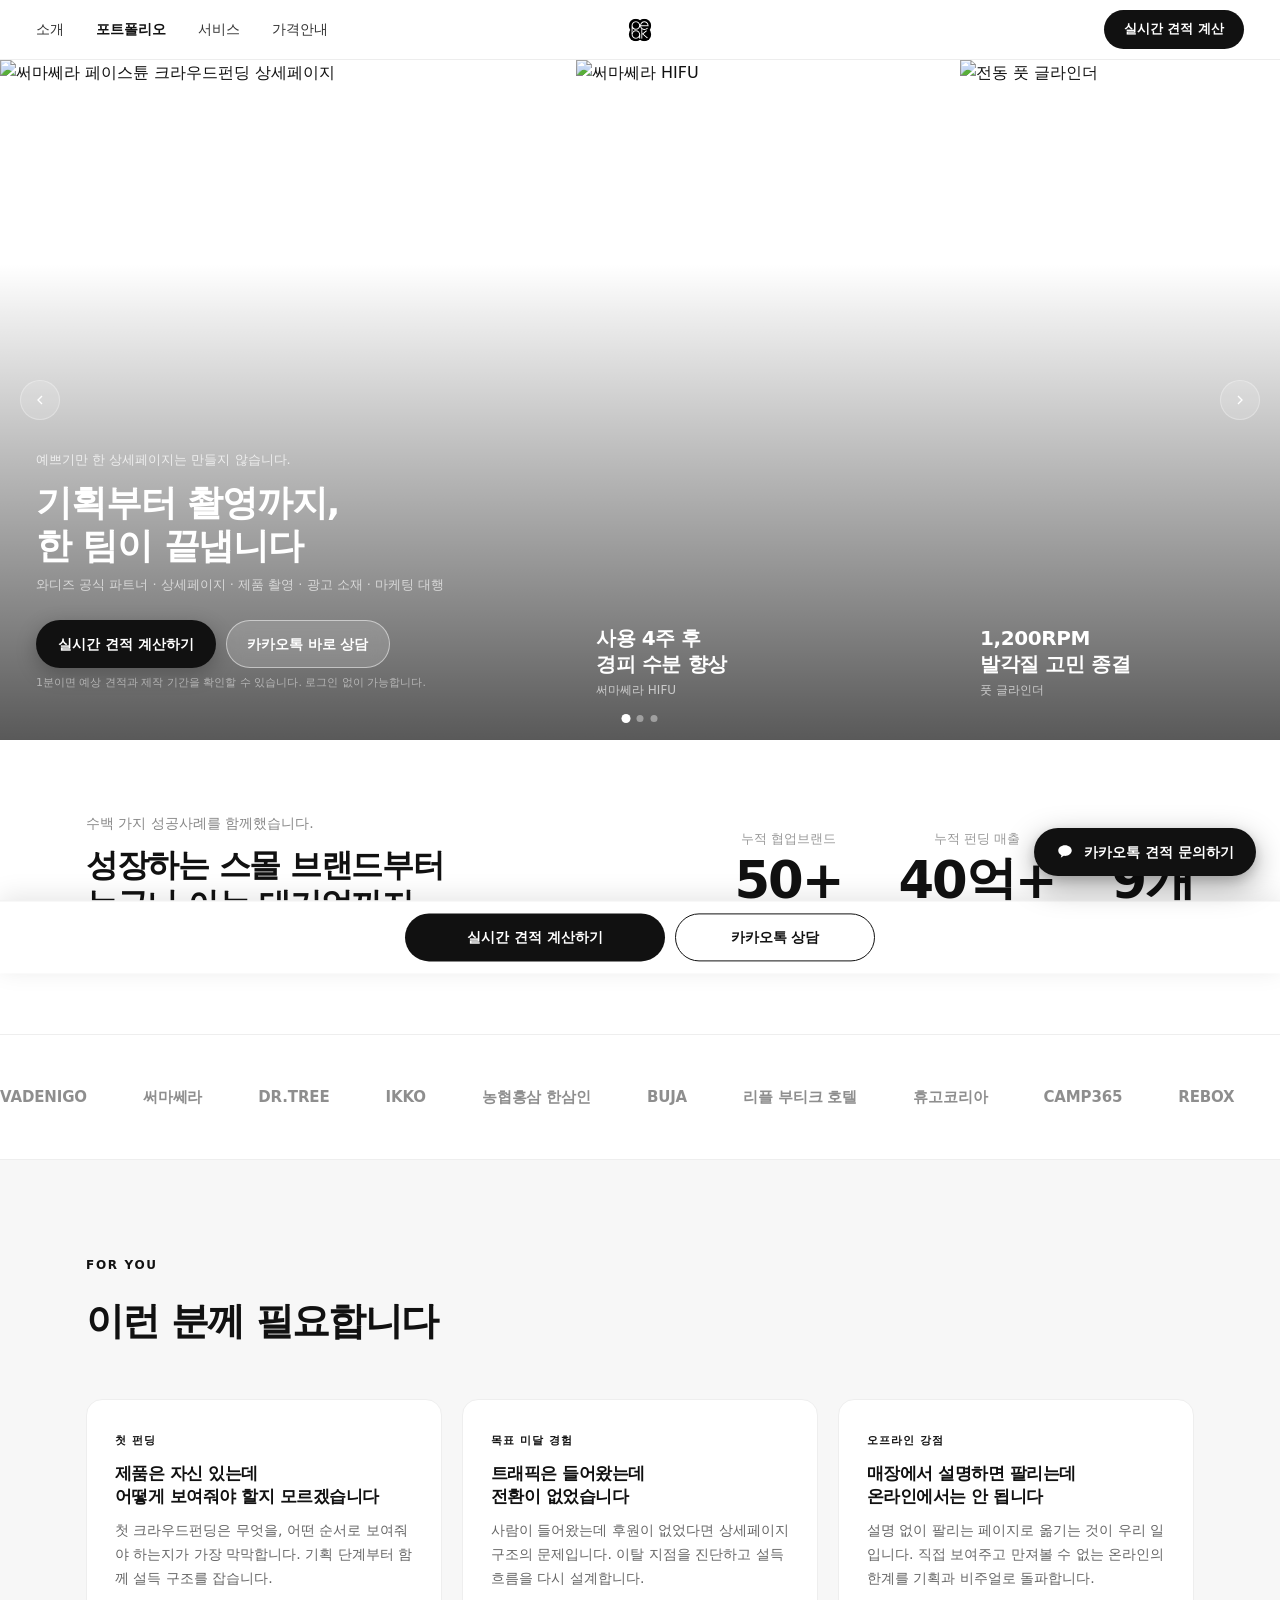
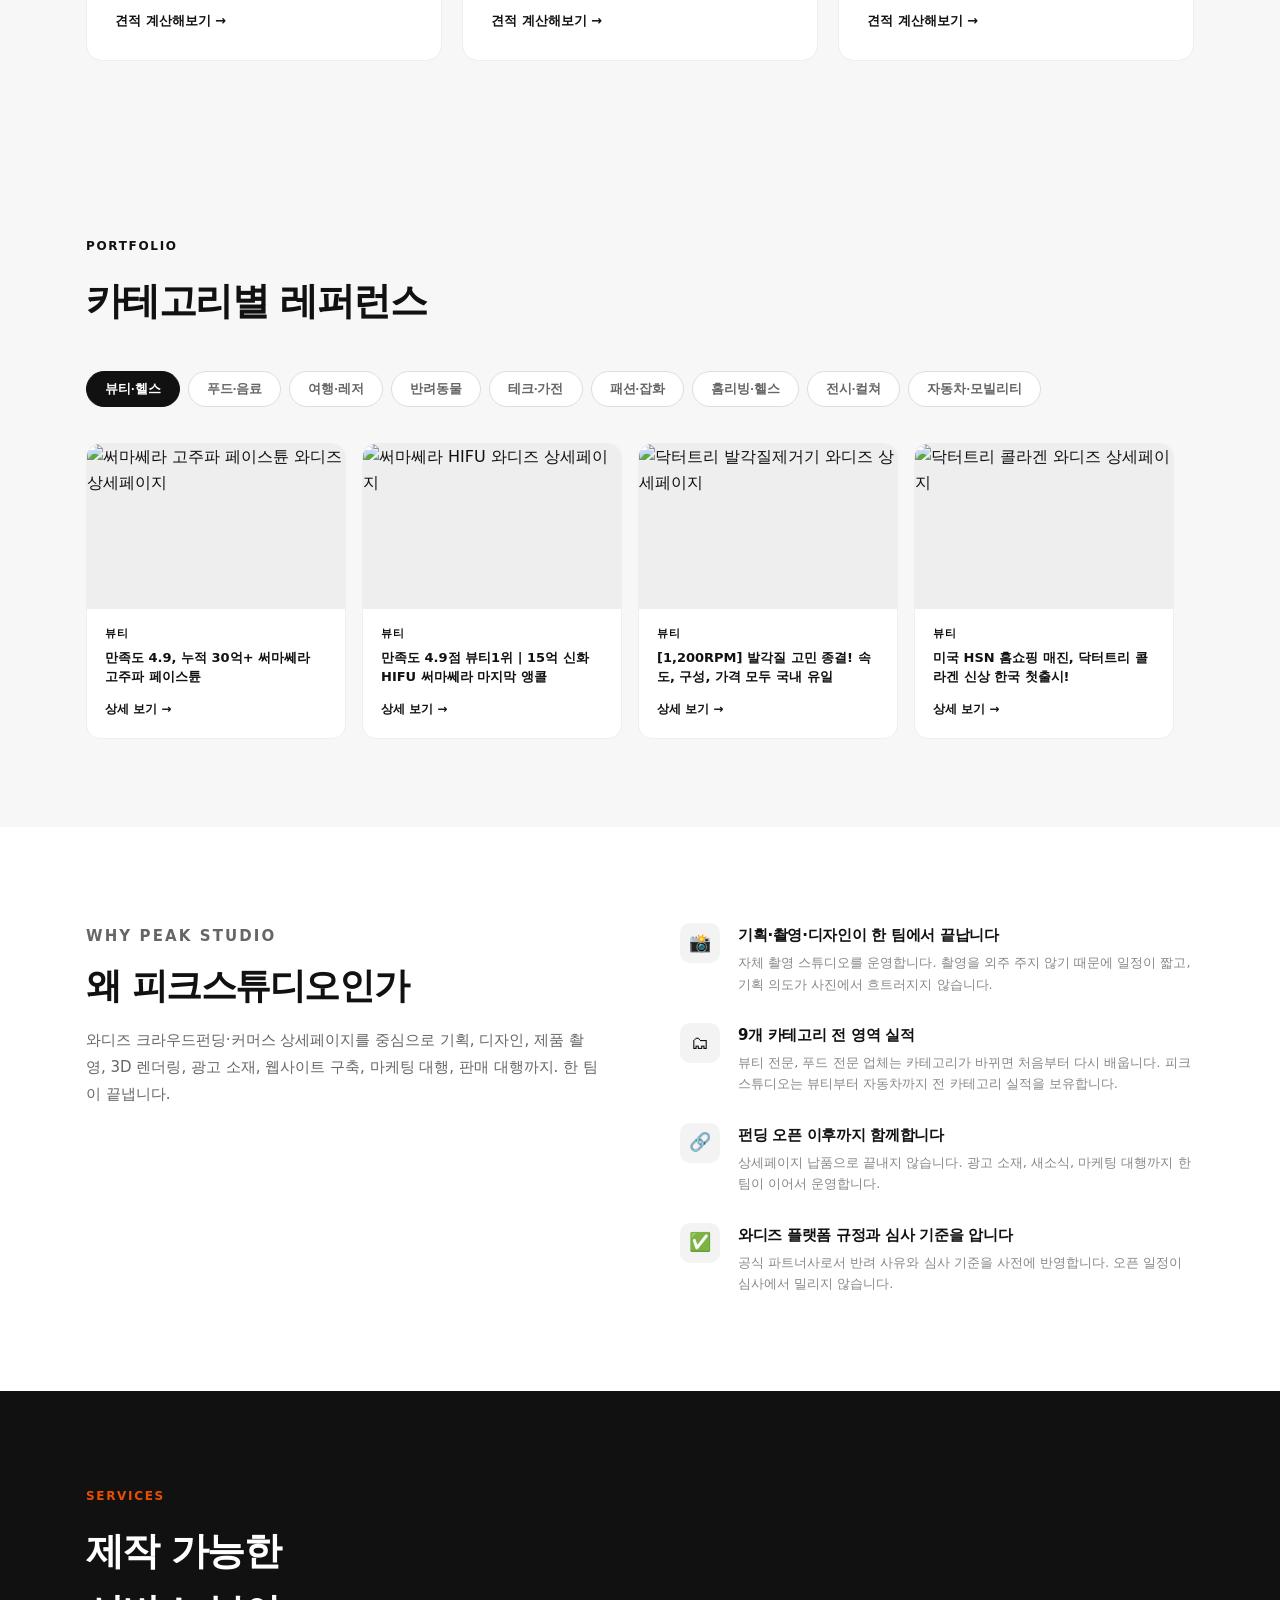
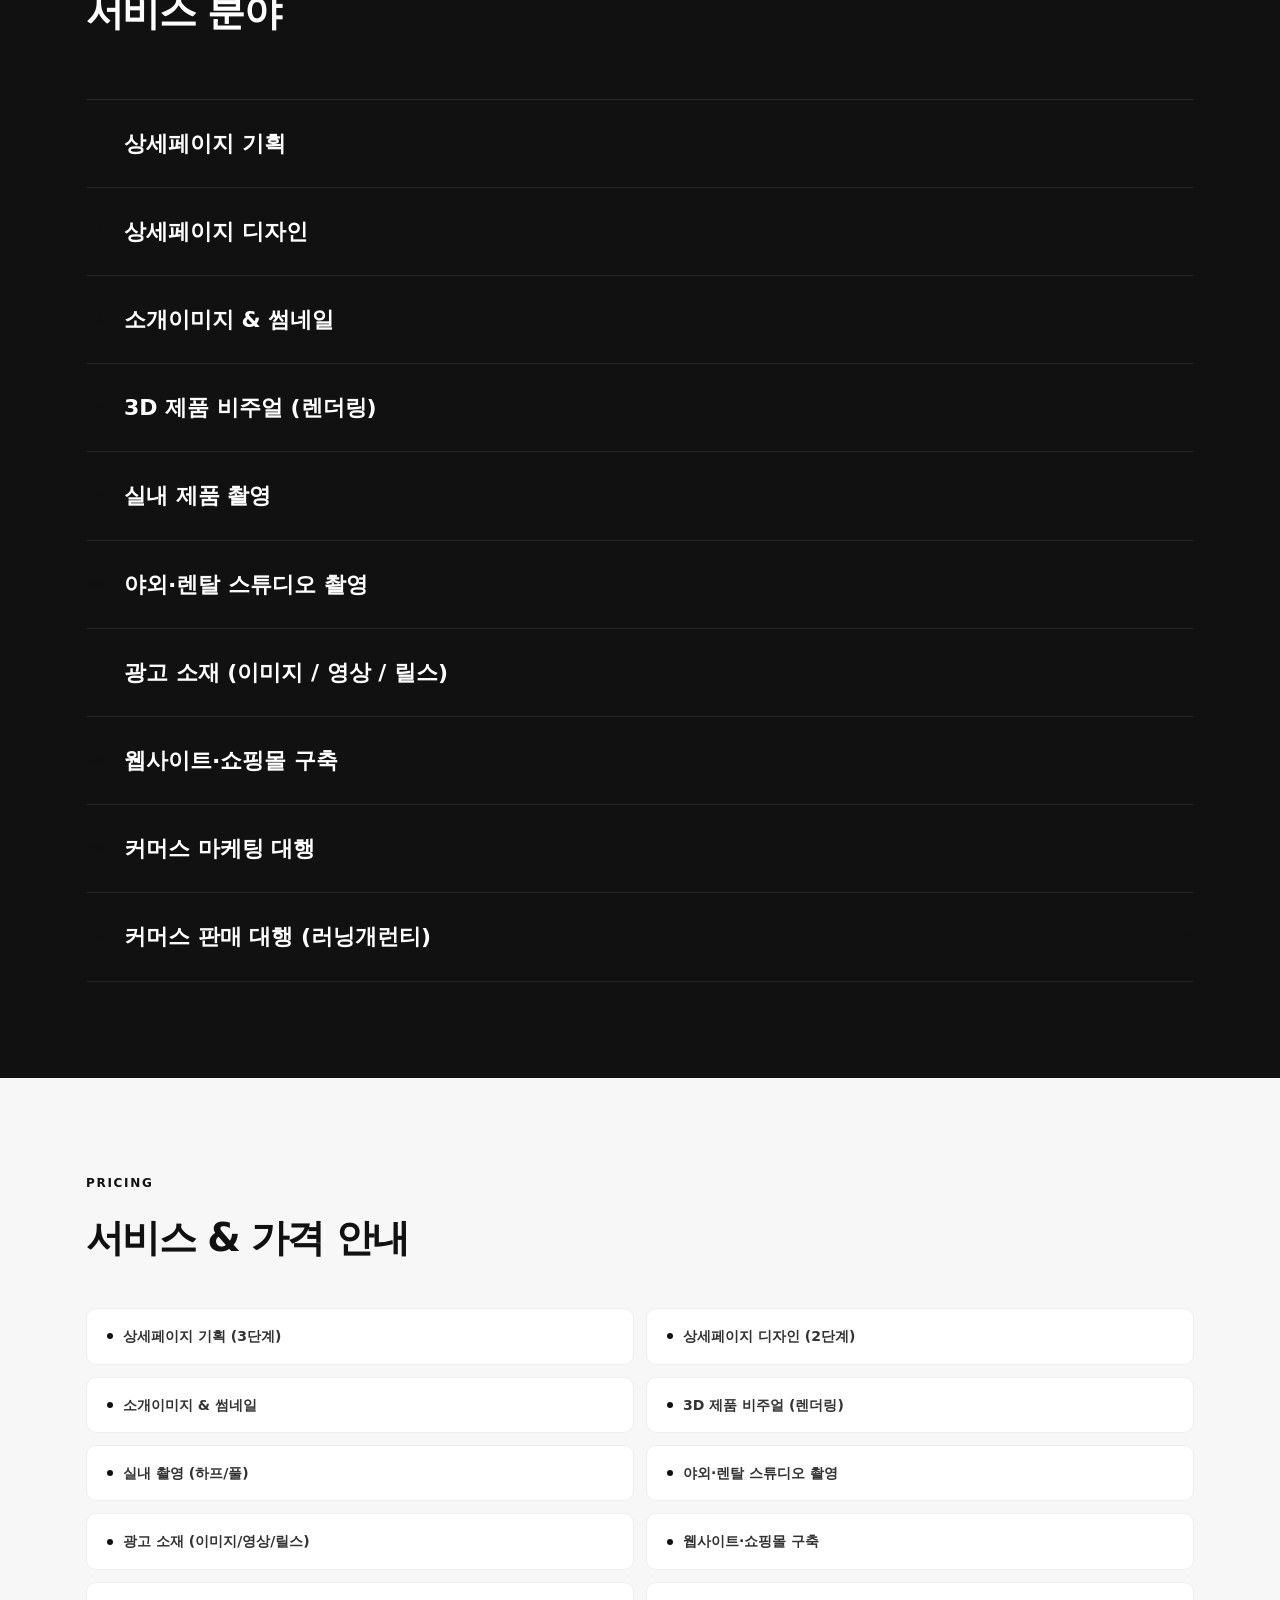
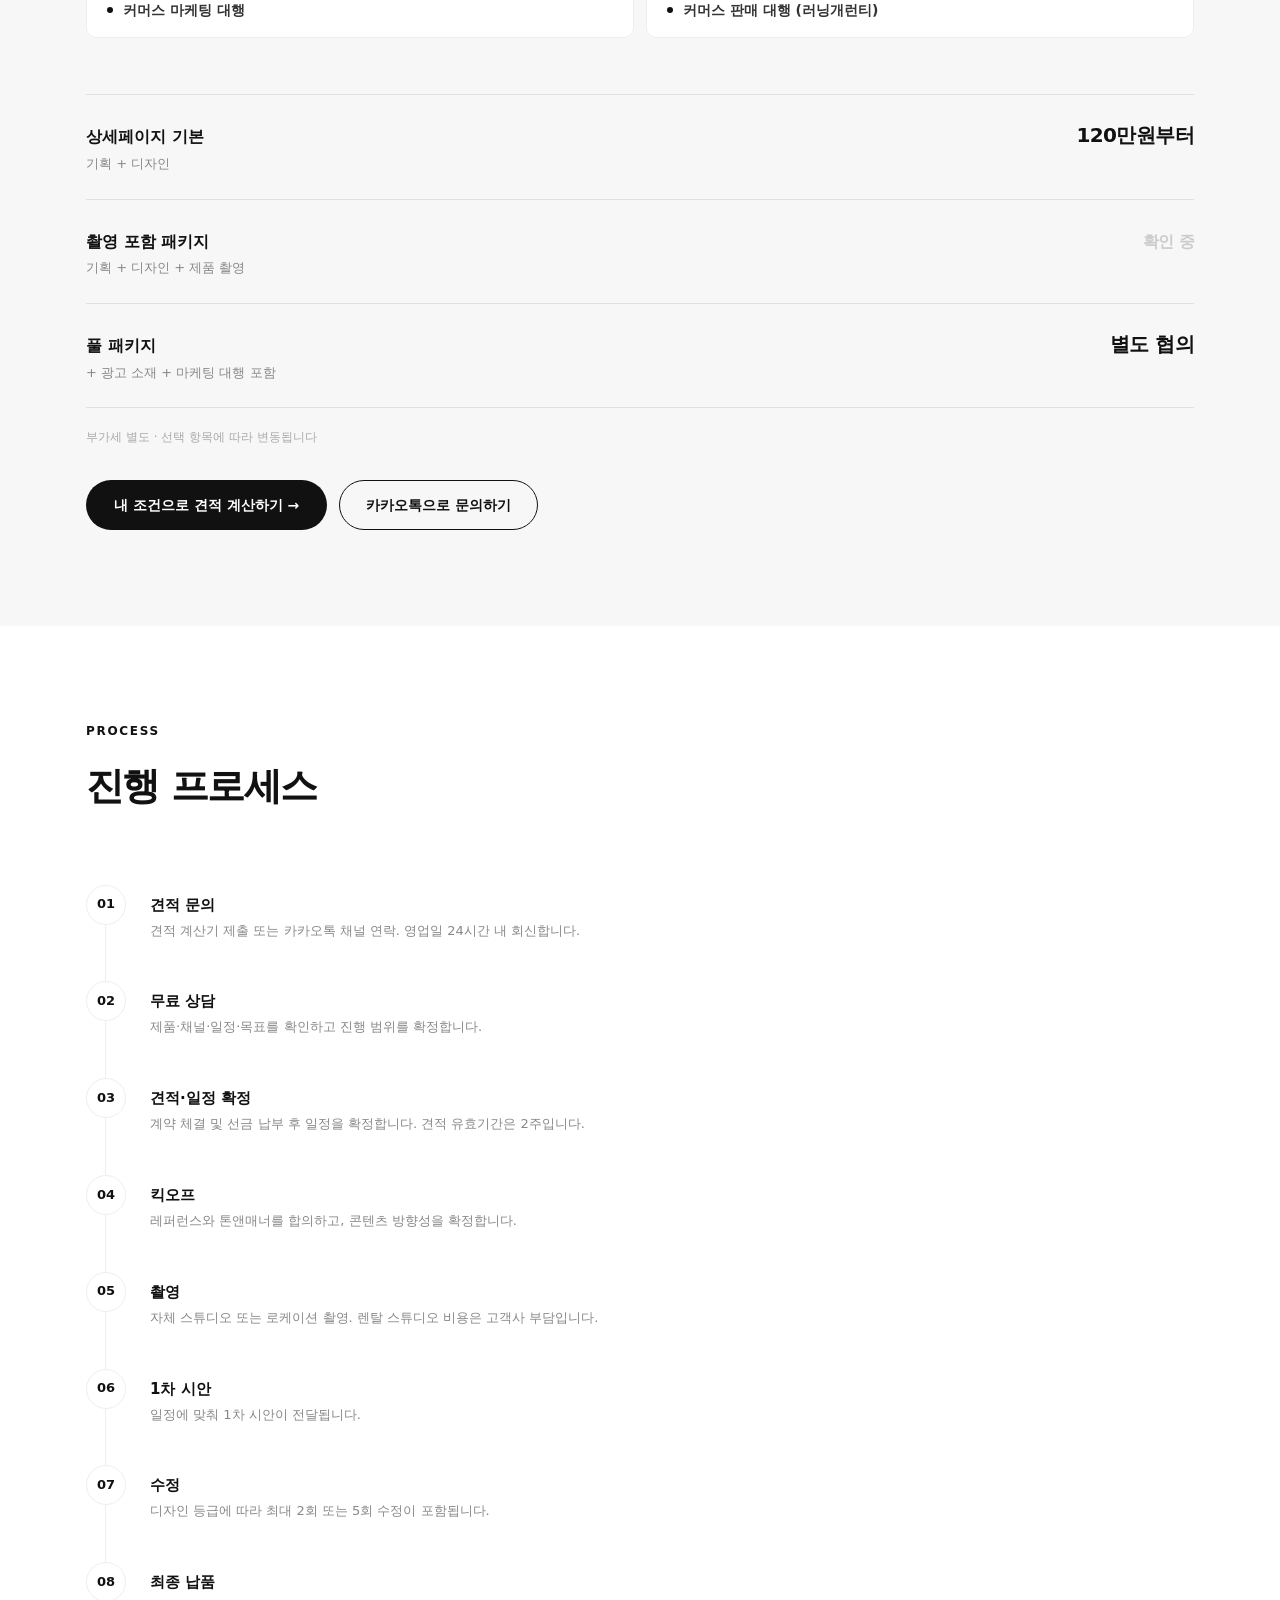
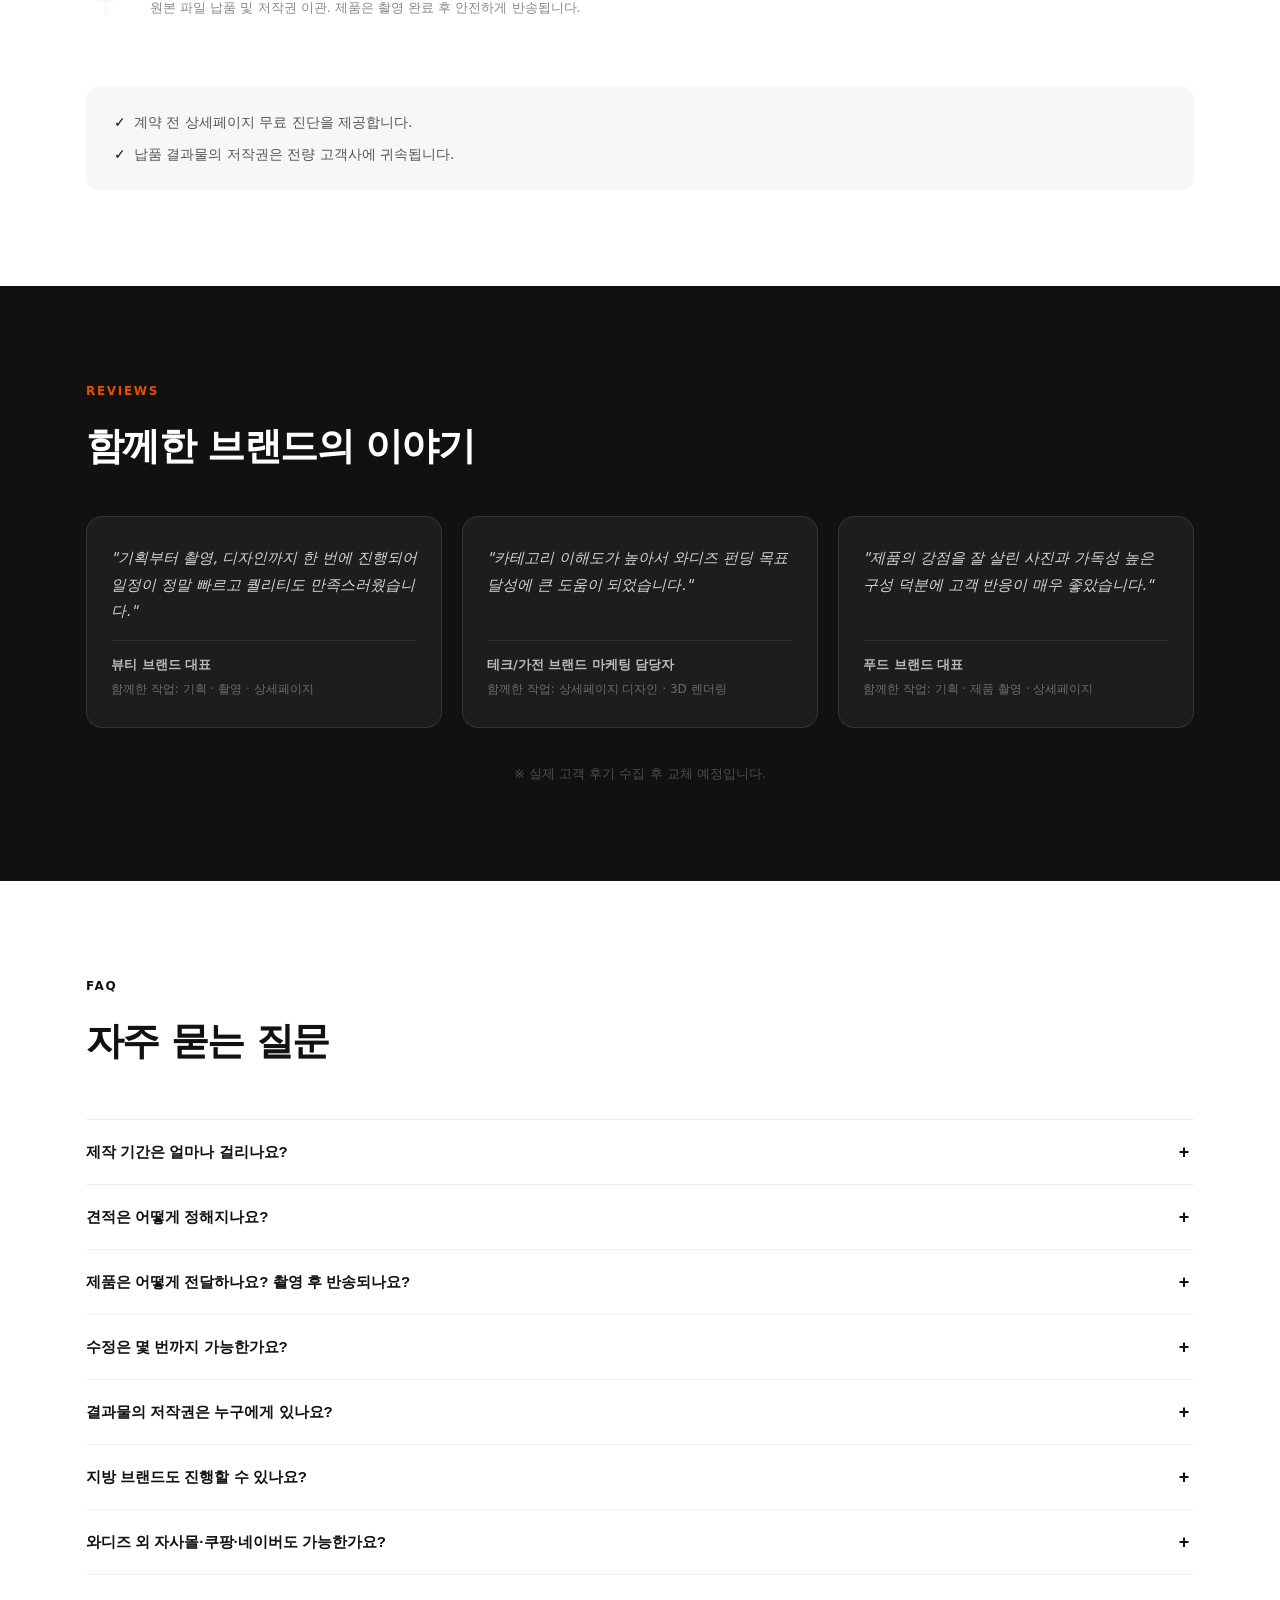
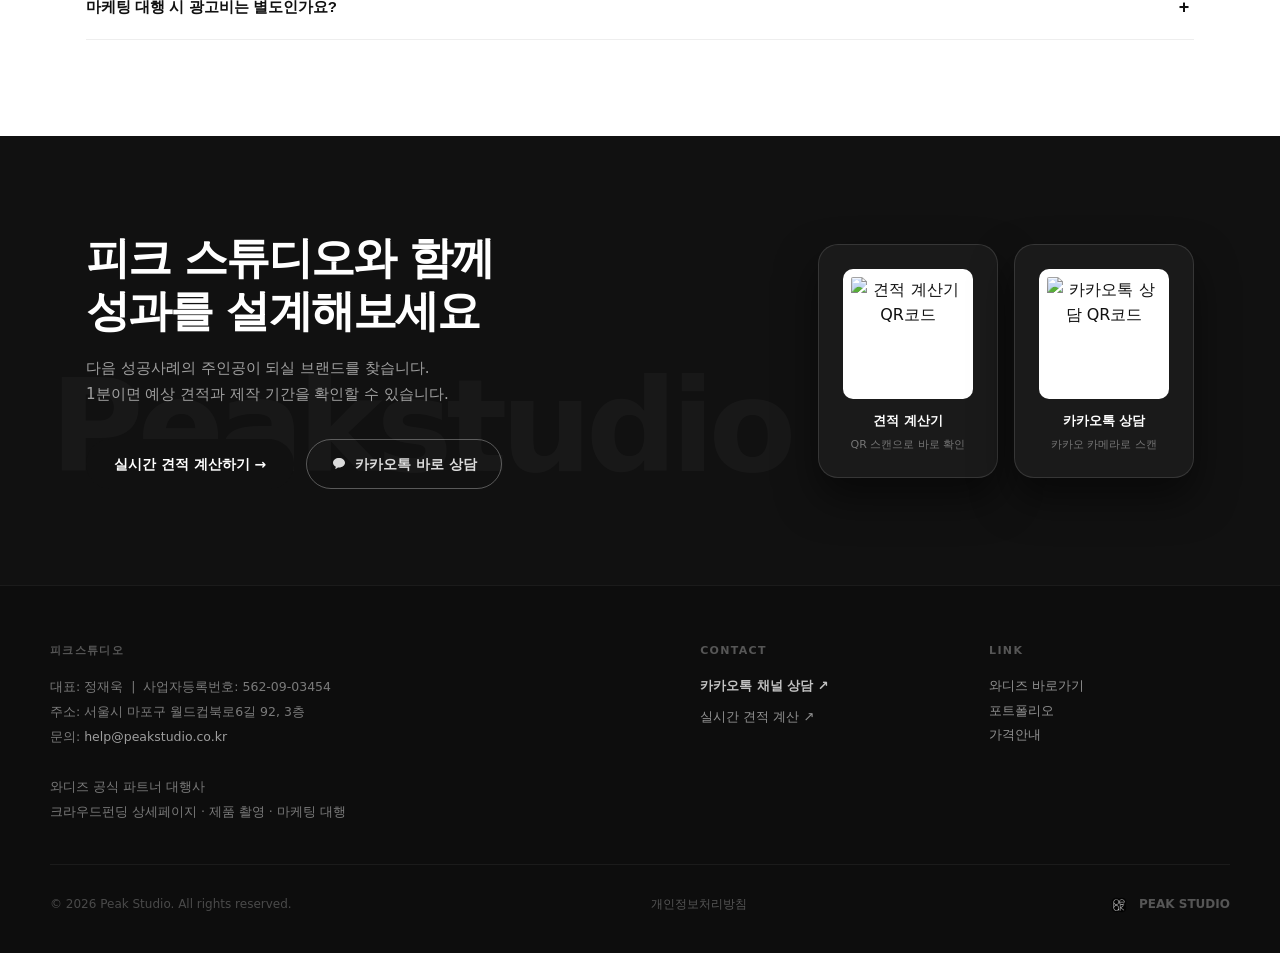
==== index.html @ 76d78961 "Remove placeholder '확인필요' text from index.html and 피크소개.html" ====
<!DOCTYPE html>
<html lang="ko">
<head>
  <meta charset="UTF-8" />
  <meta name="viewport" content="width=device-width, initial-scale=1.0" />
  <title>피크 스튜디오 | 기획부터 촬영까지, 한 팀이 끝냅니다 — 와디즈 공식 파트너</title>
  <meta name="description" content="피크 스튜디오는 와디즈 공식 파트너 대행사로 상세페이지 기획·디자인·제품 촬영·3D 렌더링·광고 소재·마케팅 대행을 원스톱으로 제공합니다. 1분 내 실시간 견적 확인 가능." />
  <meta property="og:title" content="피크 스튜디오 | 기획부터 촬영까지, 한 팀이 끝냅니다" />
  <meta property="og:description" content="와디즈 공식 파트너 · 상세페이지 · 제품 촬영 · 광고 소재 · 마케팅 대행" />
  <meta property="og:type" content="website" />
  <meta property="og:url" content="https://peakstudio.co.kr" />
  <link rel="icon" type="image/svg+xml" href="peak_logo.svg" />
  <link rel="icon" type="image/png" sizes="32x32" href="favicon-32x32.png" />
  <link rel="icon" type="image/x-icon" href="favicon.ico" />
  <link rel="apple-touch-icon" sizes="180x180" href="apple-touch-icon.png" />
  <link rel="stylesheet" as="style" crossorigin href="https://cdn.jsdelivr.net/gh/orioncactus/pretendard@v1.3.9/dist/web/static/pretendard.min.css" />

  <!-- JSON-LD 구조화 데이터 -->
  <script type="application/ld+json">
  {
    "@context": "https://schema.org",
    "@graph": [
      {
        "@type": "Organization",
        "name": "피크스튜디오",
        "url": "https://peakstudio.co.kr",
        "logo": "https://peakstudio.co.kr/peak_logo.svg",
        "description": "와디즈 공식 파트너 대행사. 크라우드펀딩 상세페이지, 제품 촬영, 광고 소재, 마케팅 대행.",
        "address": {
          "@type": "PostalAddress",
          "streetAddress": "월드컵북로6길 92, 3층",
          "addressLocality": "마포구",
          "addressRegion": "서울",
          "addressCountry": "KR"
        },
        "contactPoint": {
          "@type": "ContactPoint",
          "email": "help@peakstudio.co.kr",
          "contactType": "customer service"
        },
        "sameAs": ["http://pf.kakao.com/_ZrTbX"]
      },
      {
        "@type": "Service",
        "name": "크라우드펀딩 상세페이지 제작",
        "provider": { "@type": "Organization", "name": "피크스튜디오" },
        "description": "와디즈 크라우드펀딩 상세페이지 기획·디자인·제품 촬영·3D 렌더링·광고 소재·마케팅 대행",
        "areaServed": "KR"
      }
    ]
  }
  </script>

  <style>
    /* ── BRAND COLOR SYSTEM ──────────────────────────────── */
    :root {
      --brand-primary: #111111;
      --brand-hover: #333333;
      --brand-shadow: rgba(0, 0, 0, 0.35);
    }

    /* ── RESET & BASE ──────────────────────────────────── */
    *, *::before, *::after { box-sizing: border-box; margin: 0; padding: 0; }
    html { scroll-behavior: smooth; font-size: 16px; }
    body {
      font-family: "Pretendard Variable", Pretendard, -apple-system, BlinkMacSystemFont, system-ui, Roboto, "Helvetica Neue", "Segoe UI", "Apple SD Gothic Neo", "Noto Sans KR", "Malgun Gothic", sans-serif;
      background: #fff;
      color: #111;
      line-height: 1.6;
      overflow-x: hidden;
    }
    a { text-decoration: none; color: inherit; }
    img { display: block; max-width: 100%; }

    @media (prefers-reduced-motion: reduce) {
      *, *::before, *::after {
        animation-duration: 0.01ms !important;
        transition-duration: 0.01ms !important;
      }
      html { scroll-behavior: auto; }
    }

    /* ── HEADER ────────────────────────────────────────── */
    #site-header {
      position: fixed;
      top: 0; left: 0; right: 0;
      z-index: 999;
      height: 60px;
      background: #fff;
      border-bottom: 1px solid rgba(0,0,0,0.07);
      display: flex;
      align-items: center;
      justify-content: space-between;
      padding: 0 36px;
      transition: box-shadow .3s;
    }
    #site-header.shadow { box-shadow: 0 2px 16px rgba(0,0,0,0.08); }

    .h-logo {
      position: absolute;
      left: 50%;
      transform: translateX(-50%);
      display: flex;
      align-items: center;
      justify-content: center;
    }
    .h-logo img { width: 36px; height: 36px; object-fit: contain; }

    .h-nav {
      display: flex;
      align-items: center;
      gap: 32px;
    }
    .h-nav a {
      font-size: 14px;
      font-weight: 500;
      color: #333;
      transition: color .2s;
    }
    .h-nav a:hover, .h-nav a.active { color: #111; font-weight: 600; }

    .h-cta {
      margin-left: auto;
      background: var(--brand-primary);
      color: #fff;
      font-size: 13px;
      font-weight: 700;
      padding: 9px 20px;
      border-radius: 100px;
      display: flex;
      align-items: center;
      gap: 6px;
      white-space: nowrap;
      transition: background .2s, transform .2s;
    }
    .h-cta:hover { background: var(--brand-hover); transform: translateY(-1px); }
    .h-cta svg { width: 14px; height: 14px; fill: #fff; flex-shrink: 0; }

    /* ── FLOATING KAKAO CTA ───────────────────────────── */
    .floating-kakao-cta {
      position: fixed;
      bottom: 24px;
      right: 24px;
      z-index: 9998;
      display: flex;
      align-items: center;
      gap: 10px;
      background: var(--brand-primary);
      color: #fff;
      font-size: 14px;
      font-weight: 700;
      padding: 13px 22px;
      border-radius: 100px;
      box-shadow: 0 10px 30px var(--brand-shadow), 0 4px 12px rgba(0,0,0,0.15);
      transition: all .3s cubic-bezier(.4,0,.2,1);
      text-decoration: none;
    }
    .floating-kakao-cta:hover {
      background: var(--brand-hover);
      transform: translateY(-4px) scale(1.03);
      box-shadow: 0 14px 36px var(--brand-shadow), 0 6px 16px rgba(0,0,0,0.2);
    }
    .floating-kakao-cta svg { width: 18px; height: 18px; fill: currentColor; flex-shrink: 0; }

    /* ── STICKY BOTTOM CTA BAR ────────────────────────── */
    #sticky-cta-bar {
      position: fixed;
      bottom: 0; left: 0; right: 0;
      z-index: 9997;
      background: #fff;
      border-top: 1px solid #eee;
      box-shadow: 0 -4px 24px rgba(0,0,0,0.1);
      padding: 12px 20px;
      display: flex;
      gap: 10px;
      align-items: center;
      justify-content: center;
      transform: translateY(100%);
      transition: transform .4s cubic-bezier(.4,0,.2,1);
    }
    #sticky-cta-bar.visible { transform: translateY(0); }
    .sticky-btn-primary {
      flex: 1;
      max-width: 260px;
      background: var(--brand-primary);
      color: #fff;
      font-size: 14px;
      font-weight: 700;
      padding: 13px 20px;
      border-radius: 100px;
      text-align: center;
      white-space: nowrap;
      transition: background .2s;
      display: flex;
      align-items: center;
      justify-content: center;
      gap: 6px;
    }
    .sticky-btn-primary:hover { background: var(--brand-hover); }
    .sticky-btn-secondary {
      flex: 1;
      max-width: 200px;
      background: transparent;
      border: 1.5px solid var(--brand-primary);
      color: var(--brand-primary);
      font-size: 14px;
      font-weight: 700;
      padding: 12px 18px;
      border-radius: 100px;
      text-align: center;
      white-space: nowrap;
      transition: background .2s, color .2s;
      display: flex;
      align-items: center;
      justify-content: center;
      gap: 6px;
    }
    .sticky-btn-secondary:hover { background: var(--brand-primary); color: #fff; }

    /* ── HERO SLIDER ───────────────────────────────────── */
    #hero {
      margin-top: 60px;
      width: 100%;
      height: calc(100vh - 60px);
      min-height: 420px;
      max-height: 680px;
      position: relative;
      overflow: hidden;
    }
    .hero-slides {
      position: absolute;
      inset: 0;
      display: flex;
      transition: transform .7s cubic-bezier(.4,0,.2,1);
    }
    .hero-slide {
      min-width: 100%;
      height: 100%;
      position: relative;
      overflow: hidden;
    }
    .slide-panels {
      display: grid;
      grid-template-columns: 45% 30% 25%;
      height: 100%;
      width: 100%;
    }
    .panel { position: relative; overflow: hidden; }
    .panel-img {
      width: 100%; height: 100%;
      object-fit: cover;
      transition: transform 8s ease;
    }
    .hero-slide:hover .panel-img { transform: scale(1.04); }
    .panel-overlay {
      position: absolute;
      inset: 0;
      background: linear-gradient(180deg, rgba(0,0,0,0) 30%, rgba(0,0,0,0.65) 100%);
      pointer-events: none;
    }
    .panel-main-text {
      position: absolute;
      bottom: 48px;
      left: 36px;
      right: 16px;
      z-index: 2;
      color: #fff;
    }
    .panel-eyebrow {
      font-size: 13px;
      font-weight: 500;
      color: rgba(255,255,255,.75);
      margin-bottom: 10px;
    }
    .panel-headline {
      font-size: clamp(22px, 2.8vw, 38px);
      font-weight: 900;
      line-height: 1.2;
      letter-spacing: -0.03em;
      margin-bottom: 8px;
    }
    .panel-sub {
      font-size: 13px;
      color: rgba(255,255,255,.65);
      margin-bottom: 24px;
      font-weight: 400;
    }

    /* Hero CTA */
    .hero-cta-group {
      display: flex;
      flex-wrap: wrap;
      gap: 10px;
      align-items: center;
    }
    .hero-btn-primary {
      display: inline-flex;
      align-items: center;
      gap: 7px;
      background: var(--brand-primary);
      color: #fff;
      font-size: 14px;
      font-weight: 700;
      padding: 13px 22px;
      border-radius: 100px;
      white-space: nowrap;
      transition: background .2s, transform .2s;
      box-shadow: 0 6px 20px rgba(0,0,0,0.25);
    }
    .hero-btn-primary:hover { background: var(--brand-hover); transform: translateY(-2px); }
    .hero-btn-secondary {
      display: inline-flex;
      align-items: center;
      gap: 7px;
      background: rgba(255,255,255,0.15);
      backdrop-filter: blur(8px);
      color: #fff;
      font-size: 14px;
      font-weight: 600;
      padding: 12px 20px;
      border-radius: 100px;
      border: 1.5px solid rgba(255,255,255,0.5);
      white-space: nowrap;
      transition: background .2s, border-color .2s;
    }
    .hero-btn-secondary:hover { background: rgba(255,255,255,0.25); border-color: #fff; }
    .hero-cta-note {
      width: 100%;
      font-size: 11px;
      color: rgba(255,255,255,.5);
      margin-top: 6px;
    }
    .panel-side-text {
      position: absolute;
      bottom: 40px;
      left: 20px;
      right: 12px;
      z-index: 2;
      color: #fff;
    }
    .panel-side-label {
      font-size: clamp(14px, 1.8vw, 20px);
      font-weight: 800;
      line-height: 1.3;
      letter-spacing: -0.02em;
    }
    .panel-side-sub { font-size: 12px; color: rgba(255,255,255,.65); margin-top: 4px; }
    .hero-dots {
      position: absolute;
      bottom: 18px;
      left: 50%;
      transform: translateX(-50%);
      display: flex;
      gap: 7px;
      z-index: 10;
    }
    .dot { width: 7px; height: 7px; border-radius: 50%; background: rgba(255,255,255,.4); cursor: pointer; transition: background .2s, transform .2s; }
    .dot.active { background: #fff; transform: scale(1.3); }
    .hero-arrow {
      position: absolute;
      top: 50%;
      transform: translateY(-50%);
      z-index: 10;
      width: 40px; height: 40px;
      background: rgba(255,255,255,.15);
      border: 1px solid rgba(255,255,255,.3);
      border-radius: 50%;
      display: flex; align-items: center; justify-content: center;
      cursor: pointer;
      transition: background .2s;
    }
    .hero-arrow:hover { background: rgba(255,255,255,.3); }
    .hero-arrow svg { width: 16px; height: 16px; stroke: #fff; fill: none; stroke-width: 2; }
    .hero-arrow.prev { left: 20px; }
    .hero-arrow.next { right: 20px; }

    /* ── STATS SECTION ─────────────────────────────────── */
    #stats {
      padding: 72px 0;
      border-bottom: 1px solid #eee;
    }
    .stats-inner {
      max-width: 1180px;
      margin: 0 auto;
      padding: 0 36px;
      display: flex;
      align-items: center;
      gap: 60px;
    }
    .stats-left { flex: 1; }
    .stats-left .sub { font-size: 14px; color: #888; margin-bottom: 12px; }
    .stats-left h2 {
      font-size: clamp(22px, 2.5vw, 34px);
      font-weight: 900;
      letter-spacing: -0.04em;
      line-height: 1.2;
      color: #111;
    }
    .stats-right {
      display: flex;
      align-items: center;
      gap: 56px;
      flex-shrink: 0;
    }
    .stat-item { text-align: center; }
    .stat-label { font-size: 13px; color: #999; margin-bottom: 6px; white-space: nowrap; }
    .stat-num {
      font-size: clamp(32px, 4vw, 52px);
      font-weight: 900;
      color: #111;
      letter-spacing: -0.04em;
      line-height: 1;
    }
    .stat-num span { color: var(--brand-primary); }
    .stat-placeholder {
      font-size: clamp(18px, 2.5vw, 28px);
      font-weight: 700;
      color: #ccc;
      letter-spacing: -0.02em;
      border: 1.5px dashed #ddd;
      border-radius: 8px;
      padding: 4px 12px;
      display: inline-block;
    }
    .stats-caption {
      max-width: 1180px;
      margin: 20px auto 0;
      padding: 0 36px;
      font-size: 12px;
      color: #bbb;
    }

    /* ── LOGO MARQUEE ──────────────────────────────────── */
    #logos {
      padding: 44px 0;
      overflow: hidden;
      border-bottom: 1px solid #eee;
    }
    .marquee-track {
      display: flex;
      gap: 56px;
      width: max-content;
      animation: marquee 28s linear infinite;
    }
    .marquee-track:hover { animation-play-state: paused; }
    .logo-item {
      display: flex;
      align-items: center;
      justify-content: center;
      flex-shrink: 0;
      height: 36px;
      opacity: .55;
      transition: opacity .2s;
      filter: grayscale(1);
    }
    .logo-item:hover .logo-text { color: var(--brand-primary); }
    .logo-text {
      font-size: 15px;
      font-weight: 800;
      letter-spacing: -0.01em;
      color: #333;
      white-space: nowrap;
      transition: color .2s;
    }
    @keyframes marquee {
      0%   { transform: translateX(0); }
      100% { transform: translateX(-50%); }
    }

    /* ── 이런 분께 필요합니다 ─────────────────────────── */
    #for-whom {
      padding: 96px 0;
      background: #f7f7f7;
    }
    .for-whom-inner {
      max-width: 1180px;
      margin: 0 auto;
      padding: 0 36px;
    }
    .for-whom-cards {
      display: grid;
      grid-template-columns: repeat(3, 1fr);
      gap: 20px;
      margin-top: 48px;
    }
    .for-whom-card {
      background: #fff;
      border-radius: 16px;
      padding: 32px 28px 28px;
      border: 1px solid #eee;
      display: flex;
      flex-direction: column;
      gap: 12px;
      transition: box-shadow .3s, transform .3s;
    }
    .for-whom-card:hover {
      box-shadow: 0 12px 40px rgba(0,0,0,.08);
      transform: translateY(-4px);
    }
    .for-whom-tag {
      font-size: 11px;
      font-weight: 700;
      color: var(--brand-primary);
      letter-spacing: .1em;
      text-transform: uppercase;
    }
    .for-whom-card h3 {
      font-size: 17px;
      font-weight: 800;
      color: #111;
      letter-spacing: -0.03em;
      line-height: 1.35;
    }
    .for-whom-card p {
      font-size: 14px;
      color: #666;
      line-height: 1.7;
      flex: 1;
    }
    .for-whom-link {
      font-size: 13px;
      font-weight: 700;
      color: var(--brand-primary);
      display: inline-flex;
      align-items: center;
      gap: 4px;
      margin-top: 8px;
      transition: gap .2s;
    }
    .for-whom-card:hover .for-whom-link { gap: 8px; }

    /* ── SECTION COMMON ────────────────────────────────── */
    .section-wrap {
      max-width: 1180px;
      margin: 0 auto;
      padding: 0 36px;
    }
    .section-eyebrow {
      font-size: 12px;
      font-weight: 700;
      color: var(--brand-primary);
      letter-spacing: .14em;
      text-transform: uppercase;
      margin-bottom: 14px;
    }
    .section-title {
      font-size: clamp(22px, 3vw, 40px);
      font-weight: 900;
      letter-spacing: -0.04em;
      color: #111;
      margin-bottom: 40px;
    }

    /* ── PORTFOLIO SECTION ─────────────────────────────── */
    #portfolio {
      background: #f7f7f7;
      padding: 80px 0;
    }
    .cat-tabs {
      display: flex;
      gap: 8px;
      flex-wrap: wrap;
      margin-bottom: 36px;
    }
    .cat-btn {
      padding: 8px 18px;
      border-radius: 100px;
      font-size: 13px;
      font-weight: 600;
      border: 1.5px solid #ddd;
      color: #666;
      background: #fff;
      cursor: pointer;
      transition: all .2s;
      white-space: nowrap;
    }
    .cat-btn:hover { border-color: var(--brand-primary); color: var(--brand-primary); }
    .cat-btn.active {
      background: var(--brand-primary);
      border-color: var(--brand-primary);
      color: #fff;
    }
    .cards-scroll {
      overflow-x: auto;
      scrollbar-width: none;
      -ms-overflow-style: none;
      margin: 0 -36px;
      padding: 0 36px 8px;
    }
    .cards-scroll::-webkit-scrollbar { display: none; }
    .cards-track { display: flex; gap: 16px; width: max-content; }
    .proj-card {
      width: 260px;
      background: #fff;
      border-radius: 14px;
      overflow: hidden;
      flex-shrink: 0;
      border: 1px solid #eee;
      transition: transform .3s, box-shadow .3s;
      cursor: pointer;
    }
    .proj-card:hover {
      transform: translateY(-6px);
      box-shadow: 0 16px 40px rgba(0,0,0,.1);
    }
    .proj-card-img {
      width: 100%; height: 165px;
      object-fit: cover;
      background: #eee;
    }
    .proj-card-body { padding: 16px 18px 18px; }
    .proj-card-cat {
      font-size: 11px;
      font-weight: 700;
      color: var(--brand-primary);
      letter-spacing: .07em;
      text-transform: uppercase;
      margin-bottom: 6px;
    }
    .proj-card-title {
      font-size: 13px;
      font-weight: 700;
      color: #111;
      line-height: 1.45;
      margin-bottom: 8px;
      display: -webkit-box;
      -webkit-line-clamp: 2;
      -webkit-box-orient: vertical;
      overflow: hidden;
    }
    .proj-card-scope {
      font-size: 11px;
      color: #999;
      margin-bottom: 8px;
      line-height: 1.5;
    }
    .proj-card-link {
      font-size: 12px;
      font-weight: 600;
      color: var(--brand-primary);
      display: inline-flex;
      align-items: center;
      gap: 4px;
      transition: gap .2s;
    }
    .proj-card:hover .proj-card-link { gap: 8px; }
    .cat-panel { display: none; }
    .cat-panel.active { display: block; }

    /* ── PORTFOLIO MODAL ───────────────────────────────── */
    #portfolio-modal {
      position: fixed;
      inset: 0;
      z-index: 10000;
      background: rgba(0,0,0,0.75);
      display: flex;
      align-items: center;
      justify-content: center;
      padding: 20px;
      opacity: 0;
      pointer-events: none;
      transition: opacity .3s;
    }
    #portfolio-modal.open {
      opacity: 1;
      pointer-events: all;
    }
    .modal-inner {
      background: #fff;
      border-radius: 20px;
      width: 100%;
      max-width: 520px;
      max-height: 90vh;
      overflow: hidden;
      display: flex;
      flex-direction: column;
      transform: translateY(20px);
      transition: transform .3s;
    }
    #portfolio-modal.open .modal-inner { transform: translateY(0); }
    .modal-header {
      padding: 20px 24px 0;
      display: flex;
      justify-content: space-between;
      align-items: flex-start;
      flex-shrink: 0;
    }
    .modal-project-info { flex: 1; }
    .modal-project-cat {
      font-size: 11px;
      font-weight: 700;
      color: var(--brand-primary);
      letter-spacing: .1em;
      text-transform: uppercase;
      margin-bottom: 4px;
    }
    .modal-project-title {
      font-size: 16px;
      font-weight: 800;
      color: #111;
      letter-spacing: -0.03em;
      line-height: 1.35;
      margin-bottom: 8px;
    }
    .modal-project-scope {
      font-size: 12px;
      color: #888;
      line-height: 1.5;
    }
    .modal-close {
      width: 32px; height: 32px;
      background: #f3f3f3;
      border: none;
      border-radius: 50%;
      cursor: pointer;
      display: flex; align-items: center; justify-content: center;
      flex-shrink: 0;
      margin-left: 16px;
      font-size: 16px;
      transition: background .2s;
    }
    .modal-close:hover { background: #e8e8e8; }
    .modal-phone-frame {
      margin: 16px 24px;
      background: #111;
      border-radius: 28px;
      overflow: hidden;
      position: relative;
      flex: 1;
      min-height: 0;
    }
    .modal-phone-notch {
      position: absolute;
      top: 10px; left: 50%;
      transform: translateX(-50%);
      width: 60px; height: 6px;
      background: #333;
      border-radius: 3px;
      z-index: 2;
    }
    .modal-scroll-area {
      overflow-y: auto;
      height: 100%;
      scrollbar-width: thin;
      scrollbar-color: #333 transparent;
    }
    .modal-scroll-area::-webkit-scrollbar { width: 4px; }
    .modal-scroll-area::-webkit-scrollbar-track { background: transparent; }
    .modal-scroll-area::-webkit-scrollbar-thumb { background: #444; border-radius: 2px; }
    .modal-main-img {
      width: 100%;
      display: block;
      padding-top: 24px;
    }
    .modal-footer {
      padding: 16px 24px 20px;
      border-top: 1px solid #eee;
      display: flex;
      align-items: center;
      justify-content: space-between;
      flex-shrink: 0;
    }
    .modal-results {
      font-size: 12px;
      color: #888;
    }
    .modal-wadiz-link {
      font-size: 13px;
      font-weight: 700;
      color: var(--brand-primary);
      display: inline-flex;
      align-items: center;
      gap: 4px;
    }

    /* ── ABOUT / 왜 피크스튜디오인가 ─────────────────── */
    #about {
      padding: 96px 0;
      background: #fff;
    }
    .about-grid {
      max-width: 1180px;
      margin: 0 auto;
      padding: 0 36px;
      display: grid;
      grid-template-columns: 1fr 1fr;
      gap: 80px;
      align-items: start;
    }
    .about-left h2 {
      font-size: clamp(22px, 2.8vw, 38px);
      font-weight: 900;
      letter-spacing: -0.04em;
      line-height: 1.2;
      margin-bottom: 20px;
    }
    .about-left p {
      font-size: 15px;
      color: #666;
      line-height: 1.8;
    }
    .about-note {
      margin-top: 16px;
      font-size: 12px;
      color: #bbb;
      font-style: italic;
    }
    .about-right {
      display: flex;
      flex-direction: column;
      gap: 28px;
    }
    .about-item { display: flex; gap: 18px; }
    .about-icon {
      width: 40px; height: 40px;
      border-radius: 10px;
      background: #f3f3f3;
      display: flex; align-items: center; justify-content: center;
      flex-shrink: 0;
      font-size: 18px;
    }
    .about-item h3 {
      font-size: 15px;
      font-weight: 700;
      margin-bottom: 5px;
      letter-spacing: -0.02em;
    }
    .about-item p {
      font-size: 13px;
      color: #888;
      line-height: 1.65;
    }
    .about-confirm {
      font-size: 11px;
      color: #ccc;
      margin-top: 4px;
    }

    /* ── SERVICES SECTION ──────────────────────────────── */
    #services {
      background: #111;
      padding: 96px 0;
    }
    .services-wrap {
      max-width: 1180px;
      margin: 0 auto;
      padding: 0 36px;
    }
    .services-wrap .section-eyebrow { color: rgba(255,85,0,.9); }
    .services-wrap .section-title { color: #fff; }
    .svc-list { border-top: 1px solid rgba(255,255,255,.1); }
    .svc-item {
      display: flex;
      align-items: center;
      justify-content: space-between;
      padding: 26px 0;
      border-bottom: 1px solid rgba(255,255,255,.08);
      cursor: pointer;
      transition: opacity .2s;
    }
    .svc-item:hover { opacity: .7; }
    .svc-left { display: flex; align-items: center; gap: 20px; }
    .svc-num {
      font-size: 12px;
      font-weight: 700;
      color: var(--brand-primary);
      letter-spacing: .05em;
    }
    .svc-name {
      font-size: clamp(15px, 1.8vw, 22px);
      font-weight: 700;
      color: #fff;
    }
    .svc-arrow { color: var(--brand-primary); font-size: 18px; transition: transform .2s; }
    .svc-item:hover .svc-arrow { transform: translate(4px,-4px); }

    /* ── PRICING SECTION ───────────────────────────────── */
    #pricing {
      padding: 96px 0;
      background: #f7f7f7;
    }
    .pricing-grid {
      display: grid;
      grid-template-columns: repeat(2, 1fr);
      gap: 12px;
      margin-bottom: 56px;
    }
    .pricing-svc-tag {
      background: #fff;
      border: 1px solid #eee;
      border-radius: 10px;
      padding: 16px 20px;
      font-size: 14px;
      font-weight: 600;
      color: #333;
      display: flex;
      align-items: center;
      gap: 10px;
    }
    .pricing-svc-tag::before {
      content: '';
      width: 6px; height: 6px;
      border-radius: 50%;
      background: var(--brand-primary);
      flex-shrink: 0;
    }
    .pricing-tiers {
      border-top: 1px solid #e0e0e0;
    }
    .pricing-tier {
      display: flex;
      align-items: baseline;
      justify-content: space-between;
      padding: 24px 0;
      border-bottom: 1px solid #e0e0e0;
      gap: 20px;
    }
    .pricing-tier-left { flex: 1; }
    .pricing-tier-name {
      font-size: 16px;
      font-weight: 700;
      color: #111;
      margin-bottom: 4px;
    }
    .pricing-tier-desc {
      font-size: 13px;
      color: #888;
    }
    .pricing-tier-price {
      font-size: 20px;
      font-weight: 900;
      color: #111;
      letter-spacing: -0.03em;
      white-space: nowrap;
      flex-shrink: 0;
    }
    .pricing-tier-price span { color: var(--brand-primary); }
    .pricing-note {
      font-size: 12px;
      color: #aaa;
      margin-top: 20px;
      margin-bottom: 32px;
    }
    .pricing-cta-row {
      display: flex;
      gap: 12px;
      align-items: center;
      flex-wrap: wrap;
    }
    .btn-orange {
      display: inline-flex;
      align-items: center;
      gap: 8px;
      background: var(--brand-primary);
      color: #fff;
      font-size: 14px;
      font-weight: 700;
      padding: 14px 28px;
      border-radius: 100px;
      transition: background .2s, transform .2s;
    }
    .btn-orange:hover { background: var(--brand-hover); transform: translateY(-2px); }
    .btn-ghost {
      display: inline-flex;
      align-items: center;
      gap: 8px;
      background: transparent;
      border: 1.5px solid var(--brand-primary);
      color: var(--brand-primary);
      font-size: 14px;
      font-weight: 700;
      padding: 13px 26px;
      border-radius: 100px;
      transition: background .2s, color .2s;
    }
    .btn-ghost:hover { background: var(--brand-primary); color: #fff; }

    /* ── PROCESS SECTION ───────────────────────────────── */
    #process {
      padding: 96px 0;
      background: #fff;
    }
    .process-steps {
      display: flex;
      flex-direction: column;
      gap: 0;
      margin-top: 48px;
      position: relative;
    }
    .process-steps::before {
      content: '';
      position: absolute;
      left: 19px;
      top: 24px;
      bottom: 24px;
      width: 1px;
      background: #eee;
    }
    .process-step {
      display: flex;
      gap: 24px;
      align-items: flex-start;
      padding: 20px 0;
    }
    .step-num {
      width: 40px; height: 40px;
      border-radius: 50%;
      background: #f3f3f3;
      border: 1px solid #eee;
      display: flex; align-items: center; justify-content: center;
      font-size: 13px;
      font-weight: 700;
      color: var(--brand-primary);
      flex-shrink: 0;
      position: relative;
      z-index: 1;
      background: #fff;
    }
    .step-body { padding-top: 8px; }
    .step-title { font-size: 15px; font-weight: 700; color: #111; margin-bottom: 4px; }
    .step-desc { font-size: 13px; color: #888; line-height: 1.6; }
    .process-assurance {
      margin-top: 48px;
      padding: 24px 28px;
      background: #f7f7f7;
      border-radius: 12px;
      display: flex;
      flex-direction: column;
      gap: 10px;
    }
    .assurance-item {
      font-size: 14px;
      color: #555;
      display: flex;
      align-items: flex-start;
      gap: 8px;
    }
    .assurance-item::before {
      content: '✓';
      color: var(--brand-primary);
      font-weight: 700;
      flex-shrink: 0;
    }
    .assurance-confirm { font-size: 11px; color: #ccc; margin-left: 4px; }

    /* ── TESTIMONIALS ──────────────────────────────────── */
    #testimonials {
      padding: 96px 0;
      background: #111;
    }
    .testimonials-wrap {
      max-width: 1180px;
      margin: 0 auto;
      padding: 0 36px;
    }
    .testimonials-wrap .section-eyebrow { color: rgba(255,85,0,.9); }
    .testimonials-wrap .section-title { color: #fff; }
    .testimonials-grid {
      display: grid;
      grid-template-columns: repeat(3, 1fr);
      gap: 20px;
    }
    .testimonial-card {
      background: rgba(255,255,255,0.05);
      border: 1px solid rgba(255,255,255,0.1);
      border-radius: 16px;
      padding: 28px 24px;
      display: flex;
      flex-direction: column;
      gap: 16px;
    }
    .testimonial-quote {
      font-size: 15px;
      color: rgba(255,255,255,0.8);
      line-height: 1.75;
      font-style: italic;
      flex: 1;
    }
    .testimonial-quote em {
      font-style: normal;
      color: rgba(255,85,0,0.9);
      font-weight: 700;
    }
    .testimonial-meta {
      border-top: 1px solid rgba(255,255,255,0.08);
      padding-top: 14px;
    }
    .testimonial-name {
      font-size: 13px;
      font-weight: 700;
      color: rgba(255,255,255,0.7);
      margin-bottom: 4px;
    }
    .testimonial-scope {
      font-size: 12px;
      color: rgba(255,255,255,0.35);
    }
    .testimonial-placeholder-note {
      text-align: center;
      margin-top: 36px;
      font-size: 13px;
      color: rgba(255,255,255,0.25);
    }

    /* ── FAQ SECTION ───────────────────────────────────── */
    #faq {
      padding: 96px 0;
      background: #fff;
    }
    .faq-list {
      margin-top: 48px;
      border-top: 1px solid #eee;
    }
    .faq-item {
      border-bottom: 1px solid #eee;
    }
    .faq-q {
      width: 100%;
      background: none;
      border: none;
      padding: 22px 0;
      display: flex;
      align-items: center;
      justify-content: space-between;
      text-align: left;
      cursor: pointer;
      font-size: 15px;
      font-weight: 600;
      color: #111;
      gap: 16px;
      transition: color .2s;
    }
    .faq-q:hover { color: var(--brand-primary); }
    .faq-q.open { color: var(--brand-primary); }
    .faq-icon {
      width: 20px; height: 20px;
      flex-shrink: 0;
      display: flex; align-items: center; justify-content: center;
      font-size: 18px;
      color: var(--brand-primary);
      transition: transform .3s;
    }
    .faq-q.open .faq-icon { transform: rotate(45deg); }
    .faq-a {
      display: none;
      padding: 0 0 22px;
      font-size: 14px;
      color: #666;
      line-height: 1.8;
    }
    .faq-a.open { display: block; }

    /* ── CTA SECTION ───────────────────────────────────── */
    #cta {
      background: #111;
      padding: 96px 0;
      position: relative;
      overflow: hidden;
    }
    .cta-wrap {
      max-width: 1180px;
      margin: 0 auto;
      padding: 0 36px;
      position: relative;
      display: flex;
      align-items: center;
      justify-content: space-between;
      gap: 48px;
    }
    .cta-content {
      max-width: 580px;
      position: relative;
      z-index: 2;
    }
    .cta-watermark {
      position: absolute;
      left: 0; bottom: -40px;
      font-size: clamp(60px, 10vw, 140px);
      font-weight: 900;
      color: rgba(255,255,255,.03);
      letter-spacing: -0.05em;
      pointer-events: none;
      user-select: none;
      white-space: nowrap;
    }
    .cta-content h2 {
      font-size: clamp(24px, 3.5vw, 44px);
      font-weight: 900;
      color: #fff;
      letter-spacing: -0.04em;
      line-height: 1.2;
      margin-bottom: 18px;
    }
    .cta-content p {
      font-size: 15px;
      color: rgba(255,255,255,.6);
      margin-bottom: 32px;
      line-height: 1.7;
    }
    .cta-btn-group {
      display: flex;
      gap: 12px;
      flex-wrap: wrap;
    }
    .btn-orange-outline {
      display: inline-flex;
      align-items: center;
      gap: 8px;
      background: transparent;
      border: 1.5px solid rgba(255,255,255,0.3);
      color: rgba(255,255,255,0.85);
      font-size: 14px;
      font-weight: 600;
      padding: 13px 24px;
      border-radius: 100px;
      transition: border-color .2s, color .2s;
    }
    .btn-orange-outline:hover { border-color: #fff; color: #fff; }
    .cta-qr-group {
      position: relative;
      z-index: 2;
      display: flex;
      gap: 16px;
      flex-shrink: 0;
    }
    .cta-qr-card {
      background: #1a1a1a;
      border: 1px solid rgba(255,255,255,0.12);
      border-radius: 20px;
      padding: 24px;
      display: flex;
      flex-direction: column;
      align-items: center;
      text-align: center;
      box-shadow: 0 20px 40px rgba(0,0,0,0.5);
      transition: transform .3s, border-color .3s;
    }
    .cta-qr-card:hover {
      transform: translateY(-4px);
      border-color: var(--brand-primary);
    }
    .cta-qr-img {
      width: 130px; height: 130px;
      border-radius: 10px;
      background: #fff;
      padding: 8px;
      margin-bottom: 12px;
    }
    .cta-qr-label { font-size: 13px; font-weight: 700; color: #fff; margin-bottom: 4px; }
    .cta-qr-sub { font-size: 11px; color: rgba(255,255,255,0.4); }

    /* ── FOOTER ────────────────────────────────────────── */
    #footer {
      background: #0d0d0d;
      border-top: 1px solid rgba(255,255,255,.06);
      padding: 56px 36px 36px;
    }
    .footer-inner { max-width: 1180px; margin: 0 auto; }
    .footer-top {
      display: grid;
      grid-template-columns: 2.5fr 1fr 1fr;
      gap: 48px;
      margin-bottom: 40px;
    }
    .footer-col-label {
      font-size: 11px;
      font-weight: 700;
      letter-spacing: .12em;
      text-transform: uppercase;
      color: rgba(255,255,255,.3);
      margin-bottom: 14px;
    }
    .footer-col-text {
      font-size: 13px;
      color: rgba(255,255,255,.5);
      line-height: 1.9;
    }
    .footer-biz-info {
      font-size: 12.5px;
      color: rgba(255,255,255,.45);
      line-height: 2;
    }
    .footer-biz-info a { color: rgba(255,255,255,.6); transition: color .2s; }
    .footer-biz-info a:hover { color: #fff; }
    .footer-bottom {
      padding-top: 28px;
      border-top: 1px solid rgba(255,255,255,.06);
      display: flex;
      align-items: center;
      justify-content: space-between;
      flex-wrap: wrap;
      gap: 12px;
    }
    .footer-copy { font-size: 12px; color: rgba(255,255,255,.25); }
    .footer-links { display: flex; gap: 16px; }
    .footer-links a { font-size: 12px; color: rgba(255,255,255,.3); transition: color .2s; }
    .footer-links a:hover { color: rgba(255,255,255,.7); }
    .footer-logo { display: flex; align-items: center; gap: 8px; }
    .footer-logo img { width: 24px; height: 24px; object-fit: contain; opacity: .7; }
    .footer-logo span { font-size: 12px; font-weight: 700; color: rgba(255,255,255,.3); }

    /* ── ANIMATIONS & UTILS ────────────────────────────── */
    .reveal {
      opacity: 0;
      transform: translateY(28px);
      transition: opacity .7s ease, transform .7s ease;
    }
    .reveal.on { opacity: 1; transform: none; }

    /* ── MEDIA QUERIES ─────────────────────────────────── */
    @media (max-width: 1024px) {
      .for-whom-cards { grid-template-columns: 1fr; }
      .testimonials-grid { grid-template-columns: 1fr; }
      .pricing-grid { grid-template-columns: 1fr; }
    }
    @media (max-width: 900px) {
      #site-header { padding: 0 20px; }
      .h-nav { gap: 18px; }
      .stats-inner { flex-direction: column; gap: 36px; }
      .stats-right { gap: 32px; }
      .slide-panels { grid-template-columns: 100%; }
      .panel:not(:first-child) { display: none; }
      .about-grid { grid-template-columns: 1fr; gap: 40px; }
      .footer-top { grid-template-columns: 1fr; gap: 28px; }
      .cta-wrap { flex-direction: column; align-items: flex-start; gap: 36px; }
      .cta-qr-group { flex-direction: row; }
      .for-whom-cards { grid-template-columns: 1fr; }
    }
    @media (max-width: 768px) {
      #site-header { padding: 0 16px; height: 56px; }
      #hero { margin-top: 56px; height: 58vh; min-height: 340px; max-height: 480px; }
      .panel-img { object-fit: cover; object-position: center 35%; }
      .panel-main-text { bottom: 20px; left: 20px; right: 20px; }
      .panel-eyebrow { font-size: 11px; }
      .panel-headline { font-size: 20px; line-height: 1.35; }
      .hero-cta-group { gap: 8px; }
      .hero-btn-primary, .hero-btn-secondary { font-size: 13px; padding: 10px 16px; }
      .hero-arrow { width: 36px; height: 36px; }
      .h-logo { position: relative; left: 0; transform: none; }
      .h-logo img { width: 32px; height: 32px; }
      .h-nav { margin-left: auto; gap: 16px; }
      .h-nav a { font-size: 13px; }
      .h-cta { display: none; }
      .floating-kakao-cta { display: none; }
      #sticky-cta-bar { padding: 10px 16px; }
      .sticky-btn-primary, .sticky-btn-secondary { font-size: 13px; }
      .testimonials-grid { grid-template-columns: 1fr; }
      .cta-qr-group { display: none; }
    }
    @media (max-width: 600px) {
      #hero { height: 52vh; min-height: 320px; }
      .panel-headline { font-size: 18px; }
      .stats-right { flex-wrap: wrap; gap: 24px; }
      .section-wrap, .featured-inner, .services-wrap, .cta-wrap, .testimonials-wrap { padding: 0 20px; }
      #stats .stats-inner { padding: 0 20px; }
      .for-whom-cards { grid-template-columns: 1fr; }
    }
  </style>
</head>
<body>

  <!-- ═══ HEADER ═══════════════════════════════════════ -->
  <header id="site-header">
    <a href="#" class="h-logo" aria-label="피크 스튜디오 홈">
      <img src="peak_logo.svg" alt="피크 스튜디오" />
    </a>
    <nav class="h-nav" aria-label="주요 메뉴">
      <a href="#about">소개</a>
      <a href="#portfolio" class="active">포트폴리오</a>
      <a href="#services">서비스</a>
      <a href="#pricing">가격안내</a>
    </nav>
    <a href="https://estimate.peakstudio.co.kr" target="_blank" rel="noopener noreferrer" class="h-cta" id="header-cta">
      실시간 견적 계산
    </a>
  </header>

  <!-- ═══ HERO SLIDER ═══════════════════════════════════ -->
  <section id="hero" aria-label="메인 슬라이드">
    <div class="hero-slides" id="heroSlides">

      <!-- Slide 1 -->
      <div class="hero-slide">
        <div class="slide-panels">
          <div class="panel">
            <img class="panel-img"
              src="https://cdn3.wadiz.kr/studio/images/2025/09/16/19c395f5-56b4-4f15-a2b2-d7dcc760b7f5.jpeg"
              alt="써마쎄라 페이스튠 크라우드펀딩 상세페이지" />
            <div class="panel-overlay"></div>
            <div class="panel-main-text">
              <p class="panel-eyebrow">예쁘기만 한 상세페이지는 만들지 않습니다.</p>
              <h1 class="panel-headline">기획부터 촬영까지,<br/>한 팀이 끝냅니다</h1>
              <p class="panel-sub">와디즈 공식 파트너 · 상세페이지 · 제품 촬영 · 광고 소재 · 마케팅 대행</p>
              <div class="hero-cta-group">
                <a href="https://estimate.peakstudio.co.kr" target="_blank" rel="noopener noreferrer"
                   class="hero-btn-primary" id="hero-cta-estimate">
                  실시간 견적 계산하기
                </a>
                <a href="http://pf.kakao.com/_ZrTbX/chat" target="_blank" rel="noopener noreferrer"
                   class="hero-btn-secondary" id="hero-cta-kakao">
                  카카오톡 바로 상담
                </a>
              </div>
              <p class="hero-cta-note">1분이면 예상 견적과 제작 기간을 확인할 수 있습니다. 로그인 없이 가능합니다.</p>
            </div>
          </div>
          <div class="panel">
            <img class="panel-img"
              src="https://cdn3.wadiz.kr/studio/images/2025/01/20/de0f5bc5-97bb-470a-b9fe-c456ee802905.jpeg"
              alt="써마쎄라 HIFU" />
            <div class="panel-overlay"></div>
            <div class="panel-side-text">
              <p class="panel-side-label">사용 4주 후<br/>경피 수분 향상</p>
              <p class="panel-side-sub">써마쎄라 HIFU</p>
            </div>
          </div>
          <div class="panel">
            <img class="panel-img"
              src="https://cdn3.wadiz.kr/studio/images/2025/09/25/47eb2e40-8504-4648-a943-2838cfd501cf.jpeg"
              alt="전동 풋 글라인더" />
            <div class="panel-overlay"></div>
            <div class="panel-side-text">
              <p class="panel-side-label">1,200RPM<br/>발각질 고민 종결</p>
              <p class="panel-side-sub">풋 글라인더</p>
            </div>
          </div>
        </div>
      </div>

      <!-- Slide 2 -->
      <div class="hero-slide">
        <div class="slide-panels">
          <div class="panel">
            <img class="panel-img"
              src="https://cdn3.wadiz.kr/studio/images/2025/08/25/c0a444f6-48ac-483c-a4c2-28e656d6e4ab.jpeg"
              alt="천작환" />
            <div class="panel-overlay"></div>
            <div class="panel-main-text">
              <p class="panel-eyebrow">와디즈 공식 파트너사</p>
              <h2 class="panel-headline">9개 카테고리,<br/>전 영역 실적 보유</h2>
              <p class="panel-sub">뷰티·푸드·테크·패션·홈리빙·여행·반려동물·전시·자동차</p>
              <div class="hero-cta-group">
                <a href="https://estimate.peakstudio.co.kr" target="_blank" rel="noopener noreferrer" class="hero-btn-primary">실시간 견적 계산하기</a>
                <a href="http://pf.kakao.com/_ZrTbX/chat" target="_blank" rel="noopener noreferrer" class="hero-btn-secondary">카카오톡 바로 상담</a>
              </div>
            </div>
          </div>
          <div class="panel">
            <img class="panel-img"
              src="https://cdn3.wadiz.kr/studio/images/2025/09/09/240098f2-e2b0-4a32-964a-21ce7e678bf7.jpeg"
              alt="갈비찜" />
            <div class="panel-overlay"></div>
            <div class="panel-side-text">
              <p class="panel-side-label">홈쇼핑 1등<br/>6분이면 완성</p>
              <p class="panel-side-sub">뼈 없는 갈비찜</p>
            </div>
          </div>
          <div class="panel">
            <img class="panel-img"
              src="https://cdn3.wadiz.kr/studio/images/2026/01/22/31f71a99-9334-4afa-86f6-2d764a98743e.jpeg"
              alt="닥터트리 콜라겐" />
            <div class="panel-overlay"></div>
            <div class="panel-side-text">
              <p class="panel-side-label">미국 HSN<br/>홈쇼핑 매진</p>
              <p class="panel-side-sub">닥터트리 콜라겐</p>
            </div>
          </div>
        </div>
      </div>

      <!-- Slide 3 -->
      <div class="hero-slide">
        <div class="slide-panels">
          <div class="panel">
            <img class="panel-img"
              src="https://cdn3.wadiz.kr/studio/images/2025/08/28/e4afd37b-e696-4187-83dc-f6a51b7c73c8.jpeg"
              alt="TEMPUR 인솔" />
            <div class="panel-overlay"></div>
            <div class="panel-main-text">
              <p class="panel-eyebrow">자체 촬영 스튜디오 운영</p>
              <h2 class="panel-headline">촬영까지 한 팀이.<br/>일정도, 톤도 흐트러지지 않습니다</h2>
              <p class="panel-sub">기획 의도가 사진에서 그대로 살아납니다</p>
              <div class="hero-cta-group">
                <a href="https://estimate.peakstudio.co.kr" target="_blank" rel="noopener noreferrer" class="hero-btn-primary">실시간 견적 계산하기</a>
                <a href="http://pf.kakao.com/_ZrTbX/chat" target="_blank" rel="noopener noreferrer" class="hero-btn-secondary">카카오톡 바로 상담</a>
              </div>
            </div>
          </div>
          <div class="panel">
            <img class="panel-img"
              src="https://cdn3.wadiz.kr/studio/images/2025/11/06/43671315-9a33-45da-bd8b-967f8f8337c7.jpeg"
              alt="코럴리프 가방" />
            <div class="panel-overlay"></div>
            <div class="panel-side-text">
              <p class="panel-side-label">와디즈 최초공개<br/>프리미엄 비즈니스백</p>
              <p class="panel-side-sub">코럴리프</p>
            </div>
          </div>
          <div class="panel">
            <img class="panel-img"
              src="https://cdn3.wadiz.kr/studio/images/2025/12/15/aa84a356-d6cb-4e1b-9782-98783b113b83.jpeg"
              alt="탄다사이클" />
            <div class="panel-overlay"></div>
            <div class="panel-side-text">
              <p class="panel-side-label">저소음 홈트<br/>칼로리 삭제</p>
              <p class="panel-side-sub">탄다 사이클</p>
            </div>
          </div>
        </div>
      </div>

    </div><!-- /hero-slides -->

    <button class="hero-arrow prev" id="heroPrev" aria-label="이전">
      <svg viewBox="0 0 24 24"><polyline points="15 18 9 12 15 6"/></svg>
    </button>
    <button class="hero-arrow next" id="heroNext" aria-label="다음">
      <svg viewBox="0 0 24 24"><polyline points="9 18 15 12 9 6"/></svg>
    </button>

    <div class="hero-dots" id="heroDots" aria-hidden="true">
      <div class="dot active" data-idx="0"></div>
      <div class="dot" data-idx="1"></div>
      <div class="dot" data-idx="2"></div>
    </div>
  </section>

  <!-- ═══ STATS ══════════════════════════════════════════ -->
  <section id="stats">
    <div class="stats-inner">
      <div class="stats-left reveal">
        <p class="sub">수백 가지 성공사례를 함께했습니다.</p>
        <h2>성장하는 스몰 브랜드부터<br/>누구나 아는 대기업까지</h2>
      </div>
      <div class="stats-right reveal">
        <div class="stat-item">
          <div class="stat-label">누적 협업브랜드</div>
          <div class="stat-num">50<span>+</span></div>
        </div>
        <div class="stat-item">
          <div class="stat-label">누적 펀딩 매출</div>
          <div class="stat-num">40억<span>+</span></div>
        </div>
        <div class="stat-item">
          <div class="stat-label">대응 카테고리</div>
          <div class="stat-num">9<span>개</span></div>
        </div>
      </div>
    </div>
    <p class="stats-caption">2026년 <span class="placeholder-inline">□□</span>월 기준 · 와디즈 프로젝트 실적 합산</p>
  </section>

  <!-- ═══ LOGO MARQUEE ═══════════════════════════════════ -->
  <section id="logos" aria-label="협력사">
    <div class="marquee-track" id="marqueeTrack" aria-hidden="true">
      <!-- Set 1 -->
      <div class="logo-item"><span class="logo-text">VADENIGO</span></div>
      <div class="logo-item"><span class="logo-text">써마쎄라</span></div>
      <div class="logo-item"><span class="logo-text">DR.TREE</span></div>
      <div class="logo-item"><span class="logo-text">IKKO</span></div>
      <div class="logo-item"><span class="logo-text">농협홍삼 한삼인</span></div>
      <div class="logo-item"><span class="logo-text">BUJA</span></div>
      <div class="logo-item"><span class="logo-text">리플 부티크 호텔</span></div>
      <div class="logo-item"><span class="logo-text">휴고코리아</span></div>
      <div class="logo-item"><span class="logo-text">CAMP365</span></div>
      <div class="logo-item"><span class="logo-text">REBOX</span></div>
      <div class="logo-item"><span class="logo-text">TEMPUR®</span></div>
      <div class="logo-item"><span class="logo-text">FEELY</span></div>
      <div class="logo-item"><span class="logo-text">CORAL REEF</span></div>
      <div class="logo-item"><span class="logo-text">탄다 사이클</span></div>
      <div class="logo-item"><span class="logo-text">SUNNY WOOL</span></div>
      <div class="logo-item"><span class="logo-text">GOCF 2026</span></div>
      <div class="logo-item"><span class="logo-text">COMO BIKE</span></div>
      <div class="logo-item"><span class="logo-text">REVION</span></div>
      <div class="logo-item"><span class="logo-text">MOVON</span></div>
      <!-- Set 2 (seamless loop) -->
      <div class="logo-item"><span class="logo-text">VADENIGO</span></div>
      <div class="logo-item"><span class="logo-text">써마쎄라</span></div>
      <div class="logo-item"><span class="logo-text">DR.TREE</span></div>
      <div class="logo-item"><span class="logo-text">IKKO</span></div>
      <div class="logo-item"><span class="logo-text">농협홍삼 한삼인</span></div>
      <div class="logo-item"><span class="logo-text">BUJA</span></div>
      <div class="logo-item"><span class="logo-text">리플 부티크 호텔</span></div>
      <div class="logo-item"><span class="logo-text">휴고코리아</span></div>
      <div class="logo-item"><span class="logo-text">CAMP365</span></div>
      <div class="logo-item"><span class="logo-text">REBOX</span></div>
      <div class="logo-item"><span class="logo-text">TEMPUR®</span></div>
      <div class="logo-item"><span class="logo-text">FEELY</span></div>
      <div class="logo-item"><span class="logo-text">CORAL REEF</span></div>
      <div class="logo-item"><span class="logo-text">탄다 사이클</span></div>
      <div class="logo-item"><span class="logo-text">SUNNY WOOL</span></div>
      <div class="logo-item"><span class="logo-text">GOCF 2026</span></div>
      <div class="logo-item"><span class="logo-text">COMO BIKE</span></div>
      <div class="logo-item"><span class="logo-text">REVION</span></div>
      <div class="logo-item"><span class="logo-text">MOVON</span></div>
    </div>
  </section>

  <!-- ═══ 이런 분께 필요합니다 ══════════════════════════ -->
  <section id="for-whom">
    <div class="for-whom-inner">
      <p class="section-eyebrow reveal">For You</p>
      <h2 class="section-title reveal">이런 분께 필요합니다</h2>
      <div class="for-whom-cards">
        <div class="for-whom-card reveal">
          <div class="for-whom-tag">첫 펀딩</div>
          <h3>제품은 자신 있는데<br/>어떻게 보여줘야 할지 모르겠습니다</h3>
          <p>첫 크라우드펀딩은 무엇을, 어떤 순서로 보여줘야 하는지가 가장 막막합니다. 기획 단계부터 함께 설득 구조를 잡습니다.</p>
          <a href="https://estimate.peakstudio.co.kr" target="_blank" rel="noopener noreferrer" class="for-whom-link" id="forwho-cta-1">
            견적 계산해보기 →
          </a>
        </div>
        <div class="for-whom-card reveal">
          <div class="for-whom-tag">목표 미달 경험</div>
          <h3>트래픽은 들어왔는데<br/>전환이 없었습니다</h3>
          <p>사람이 들어왔는데 후원이 없었다면 상세페이지 구조의 문제입니다. 이탈 지점을 진단하고 설득 흐름을 다시 설계합니다.</p>
          <a href="https://estimate.peakstudio.co.kr" target="_blank" rel="noopener noreferrer" class="for-whom-link" id="forwho-cta-2">
            견적 계산해보기 →
          </a>
        </div>
        <div class="for-whom-card reveal">
          <div class="for-whom-tag">오프라인 강점</div>
          <h3>매장에서 설명하면 팔리는데<br/>온라인에서는 안 됩니다</h3>
          <p>설명 없이 팔리는 페이지로 옮기는 것이 우리 일입니다. 직접 보여주고 만져볼 수 없는 온라인의 한계를 기획과 비주얼로 돌파합니다.</p>
          <a href="https://estimate.peakstudio.co.kr" target="_blank" rel="noopener noreferrer" class="for-whom-link" id="forwho-cta-3">
            견적 계산해보기 →
          </a>
        </div>
      </div>
    </div>
  </section>

  <!-- ═══ PORTFOLIO ═══════════════════════════════════════ -->
  <section id="portfolio">
    <div class="section-wrap">
      <p class="section-eyebrow reveal">Portfolio</p>
      <h2 class="section-title reveal">카테고리별 레퍼런스</h2>

      <div class="cat-tabs reveal" id="catTabs" role="tablist">
        <button class="cat-btn active" data-cat="beauty" role="tab" aria-selected="true">뷰티·헬스</button>
        <button class="cat-btn" data-cat="food" role="tab" aria-selected="false">푸드·음료</button>
        <button class="cat-btn" data-cat="travel" role="tab" aria-selected="false">여행·레저</button>
        <button class="cat-btn" data-cat="pet" role="tab" aria-selected="false">반려동물</button>
        <button class="cat-btn" data-cat="tech" role="tab" aria-selected="false">테크·가전</button>
        <button class="cat-btn" data-cat="fashion" role="tab" aria-selected="false">패션·잡화</button>
        <button class="cat-btn" data-cat="home" role="tab" aria-selected="false">홈리빙·헬스</button>
        <button class="cat-btn" data-cat="culture" role="tab" aria-selected="false">전시·컬쳐</button>
        <button class="cat-btn" data-cat="auto" role="tab" aria-selected="false">자동차·모빌리티</button>
      </div>

      <!-- 뷰티 -->
      <div class="cat-panel active" id="cat-beauty" role="tabpanel">
        <div class="cards-scroll">
          <div class="cards-track">
            <div class="proj-card"
              data-title="써마쎄라 페이스튠"
              data-cat="뷰티"
              data-results=""
              data-scope=""
              data-wadiz="https://www.wadiz.kr/web/campaign/detail/373961"
              data-img="https://cdn3.wadiz.kr/studio/images/2025/09/16/19c395f5-56b4-4f15-a2b2-d7dcc760b7f5.jpeg"
              tabindex="0" role="button" aria-label="써마쎄라 페이스튠 상세보기">
              <img class="proj-card-img" src="https://cdn3.wadiz.kr/studio/images/2025/09/16/19c395f5-56b4-4f15-a2b2-d7dcc760b7f5.jpeg" alt="써마쎄라 고주파 페이스튠 와디즈 상세페이지" loading="lazy"/>
              <div class="proj-card-body">
                <div class="proj-card-cat">뷰티</div>
                <div class="proj-card-title">만족도 4.9, 누적 30억+ 써마쎄라 고주파 페이스튠</div>
                <div class="proj-card-scope"></div>
                <span class="proj-card-link">상세 보기 →</span>
              </div>
            </div>
            <div class="proj-card"
              data-title="써마쎄라 HIFU"
              data-cat="뷰티"
              data-results=""
              data-scope=""
              data-wadiz="https://www.wadiz.kr/web/campaign/detail/317733"
              data-img="https://cdn3.wadiz.kr/studio/images/2025/01/20/de0f5bc5-97bb-470a-b9fe-c456ee802905.jpeg"
              tabindex="0" role="button" aria-label="써마쎄라 HIFU 상세보기">
              <img class="proj-card-img" src="https://cdn3.wadiz.kr/studio/images/2025/01/20/de0f5bc5-97bb-470a-b9fe-c456ee802905.jpeg" alt="써마쎄라 HIFU 와디즈 상세페이지" loading="lazy"/>
              <div class="proj-card-body">
                <div class="proj-card-cat">뷰티</div>
                <div class="proj-card-title">만족도 4.9점 뷰티1위 | 15억 신화 HIFU 써마쎄라 마지막 앵콜</div>
                <div class="proj-card-scope"></div>
                <span class="proj-card-link">상세 보기 →</span>
              </div>
            </div>
            <div class="proj-card"
              data-title="닥터트리 발각질제거기"
              data-cat="뷰티"
              data-results=""
              data-scope=""
              data-wadiz="https://www.wadiz.kr/web/campaign/detail/359190"
              data-img="https://cdn3.wadiz.kr/studio/images/2025/09/25/47eb2e40-8504-4648-a943-2838cfd501cf.jpeg"
              tabindex="0" role="button" aria-label="닥터트리 발각질제거기 상세보기">
              <img class="proj-card-img" src="https://cdn3.wadiz.kr/studio/images/2025/09/25/47eb2e40-8504-4648-a943-2838cfd501cf.jpeg" alt="닥터트리 발각질제거기 와디즈 상세페이지" loading="lazy"/>
              <div class="proj-card-body">
                <div class="proj-card-cat">뷰티</div>
                <div class="proj-card-title">[1,200RPM] 발각질 고민 종결! 속도, 구성, 가격 모두 국내 유일</div>
                <div class="proj-card-scope"></div>
                <span class="proj-card-link">상세 보기 →</span>
              </div>
            </div>
            <div class="proj-card"
              data-title="닥터트리 콜라겐"
              data-cat="뷰티"
              data-results=""
              data-scope=""
              data-wadiz="https://www.wadiz.kr/web/wcomingsoon/rwd/390565"
              data-img="https://cdn3.wadiz.kr/studio/images/2026/01/22/31f71a99-9334-4afa-86f6-2d764a98743e.jpeg"
              tabindex="0" role="button" aria-label="닥터트리 콜라겐 상세보기">
              <img class="proj-card-img" src="https://cdn3.wadiz.kr/studio/images/2026/01/22/31f71a99-9334-4afa-86f6-2d764a98743e.jpeg" alt="닥터트리 콜라겐 와디즈 상세페이지" loading="lazy"/>
              <div class="proj-card-body">
                <div class="proj-card-cat">뷰티</div>
                <div class="proj-card-title">미국 HSN 홈쇼핑 매진, 닥터트리 콜라겐 신상 한국 첫출시!</div>
                <div class="proj-card-scope"></div>
                <span class="proj-card-link">상세 보기 →</span>
              </div>
            </div>
          </div>
        </div>
      </div>

      <!-- 푸드 -->
      <div class="cat-panel" id="cat-food" role="tabpanel">
        <div class="cards-scroll">
          <div class="cards-track">
            <div class="proj-card"
              data-title="한삼인 천작환"
              data-cat="푸드"
              data-results=""
              data-scope=""
              data-wadiz="https://www.wadiz.kr/web/campaign/detail/349002"
              data-img="https://cdn3.wadiz.kr/studio/images/2025/08/25/c0a444f6-48ac-483c-a4c2-28e656d6e4ab.jpeg"
              tabindex="0" role="button" aria-label="한삼인 천작환 상세보기">
              <img class="proj-card-img" src="https://cdn3.wadiz.kr/studio/images/2025/08/25/c0a444f6-48ac-483c-a4c2-28e656d6e4ab.jpeg" alt="한삼인 천작환 와디즈 상세페이지" loading="lazy"/>
              <div class="proj-card-body">
                <div class="proj-card-cat">푸드</div>
                <div class="proj-card-title">대기업 임원 명절 선물 | 1000개 중 오직 5개 홍삼으로 만든 천작환</div>
                <div class="proj-card-scope"></div>
                <span class="proj-card-link">상세 보기 →</span>
              </div>
            </div>
            <div class="proj-card"
              data-title="한삼인 밤양갱"
              data-cat="푸드"
              data-results=""
              data-scope=""
              data-wadiz="https://www.wadiz.kr/web/campaign/detail/370216"
              data-img="https://cdn3.wadiz.kr/studio/images/2025/08/25/09837d80-2080-448d-bb73-6c7062da944c.jpeg"
              tabindex="0" role="button" aria-label="한삼인 밤양갱 상세보기">
              <img class="proj-card-img" src="https://cdn3.wadiz.kr/studio/images/2025/08/25/09837d80-2080-448d-bb73-6c7062da944c.jpeg" alt="한삼인 밤양갱 와디즈 상세페이지" loading="lazy"/>
              <div class="proj-card-body">
                <div class="proj-card-cat">푸드</div>
                <div class="proj-card-title">단쓴단쓴 홍삼 밤양갱 — 쌍화탕맛 중독자라면 주목</div>
                <div class="proj-card-scope"></div>
                <span class="proj-card-link">상세 보기 →</span>
              </div>
            </div>
            <div class="proj-card"
              data-title="뼈 없는 갈비찜"
              data-cat="푸드"
              data-results=""
              data-scope=""
              data-wadiz="https://www.wadiz.kr/web/campaign/detail/365477"
              data-img="https://cdn3.wadiz.kr/studio/images/2025/09/09/240098f2-e2b0-4a32-964a-21ce7e678bf7.jpeg"
              tabindex="0" role="button" aria-label="뼈 없는 갈비찜 상세보기">
              <img class="proj-card-img" src="https://cdn3.wadiz.kr/studio/images/2025/09/09/240098f2-e2b0-4a32-964a-21ce7e678bf7.jpeg" alt="뼈 없는 갈비찜 와디즈 상세페이지" loading="lazy"/>
              <div class="proj-card-body">
                <div class="proj-card-cat">푸드</div>
                <div class="proj-card-title">S* 홈쇼핑 1등 | 6분이면 전문점 퀄리티 뼈 없는 갈비찜 완성!</div>
                <div class="proj-card-scope"></div>
                <span class="proj-card-link">상세 보기 →</span>
              </div>
            </div>
          </div>
        </div>
      </div>

      <!-- 여행레저 -->
      <div class="cat-panel" id="cat-travel" role="tabpanel">
        <div class="cards-scroll">
          <div class="cards-track">
            <div class="proj-card"
              data-title="양평 리플 부티크 호텔"
              data-cat="여행레저"
              data-results=""
              data-scope=""
              data-wadiz="https://www.wadiz.kr/web/wcomingsoon/rwd/410176"
              data-img="https://cdn3.wadiz.kr/studio/images/2026/03/12/3673f8b0-8eb1-4d1a-85b4-7b98a3915837.jpeg"
              tabindex="0" role="button" aria-label="양평 리플 부티크 호텔 상세보기">
              <img class="proj-card-img" src="https://cdn3.wadiz.kr/studio/images/2026/03/12/3673f8b0-8eb1-4d1a-85b4-7b98a3915837.jpeg" alt="양평 리플 부티크 호텔 와디즈 상세페이지" loading="lazy"/>
              <div class="proj-card-body">
                <div class="proj-card-cat">여행레저</div>
                <div class="proj-card-title">[전객실 남한강뷰] 호텔 내 수영장에서 즐기는 여름 휴가, 양평 리플 호텔</div>
                <div class="proj-card-scope"></div>
                <span class="proj-card-link">상세 보기 →</span>
              </div>
            </div>
            <div class="proj-card"
              data-title="휴고코리아 루프박스"
              data-cat="여행레저"
              data-results=""
              data-scope=""
              data-wadiz="https://www.wadiz.kr/web/campaign/detail/311487"
              data-img="https://cdn3.wadiz.kr/studio/images/2024/09/11/ecd0eb80-7369-4da7-940b-d6af3686ddca.jpeg"
              tabindex="0" role="button" aria-label="휴고코리아 루프박스 상세보기">
              <img class="proj-card-img" src="https://cdn3.wadiz.kr/studio/images/2024/09/11/ecd0eb80-7369-4da7-940b-d6af3686ddca.jpeg" alt="휴고코리아 루프박스 와디즈 상세페이지" loading="lazy"/>
              <div class="proj-card-body">
                <div class="proj-card-cat">여행레저</div>
                <div class="proj-card-title">루프박스가 50만원대? 내 차에 또다른 트렁크 | 캠핑로망 휴고코리아</div>
                <div class="proj-card-scope"></div>
                <span class="proj-card-link">상세 보기 →</span>
              </div>
            </div>
            <div class="proj-card"
              data-title="캠프365 에어텐트"
              data-cat="여행레저"
              data-results=""
              data-scope=""
              data-wadiz="https://www.wadiz.kr/web/campaign/detail/256730"
              data-img="https://cdn3.wadiz.kr/studio/images/2025/03/20/add1c2bd-688f-4ddf-a6f3-da43e3015552.jpeg"
              tabindex="0" role="button" aria-label="캠프365 에어텐트 상세보기">
              <img class="proj-card-img" src="https://cdn3.wadiz.kr/studio/images/2025/03/20/add1c2bd-688f-4ddf-a6f3-da43e3015552.jpeg" alt="캠프365 에어텐트 와디즈 상세페이지" loading="lazy"/>
              <div class="proj-card-body">
                <div class="proj-card-cat">여행레저</div>
                <div class="proj-card-title">성인 6명 사이즈가 150만원대 | 이 에어텐트는 250만원대여야 합니다.</div>
                <div class="proj-card-scope"></div>
                <span class="proj-card-link">상세 보기 →</span>
              </div>
            </div>
            <div class="proj-card"
              data-title="울트라 에어펌프 5.0"
              data-cat="여행레저"
              data-results=""
              data-scope=""
              data-wadiz="https://www.wadiz.kr/web/campaign/detail/158716"
              data-img="https://cdn3.wadiz.kr/studio/images/2024/05/10/a868dfbb-64f3-4d40-9755-667ef40127fa.jpeg"
              tabindex="0" role="button" aria-label="울트라 에어펌프 상세보기">
              <img class="proj-card-img" src="https://cdn3.wadiz.kr/studio/images/2024/05/10/a868dfbb-64f3-4d40-9755-667ef40127fa.jpeg" alt="울트라 에어펌프 5.0 와디즈 상세페이지" loading="lazy"/>
              <div class="proj-card-body">
                <div class="proj-card-cat">여행레저</div>
                <div class="proj-card-title">괴물급 압력에 생활방수까지! 울트라 에어펌프 5.0 보조배터리 펌프</div>
                <div class="proj-card-scope"></div>
                <span class="proj-card-link">상세 보기 →</span>
              </div>
            </div>
            <div class="proj-card"
              data-title="리박스 혁신장작"
              data-cat="여행레저"
              data-results=""
              data-scope=""
              data-wadiz="https://www.wadiz.kr/web/campaign/detail/342864"
              data-img="https://cdn3.wadiz.kr/studio/images/2025/03/14/885fd7d3-3671-4263-b2ec-1573f148f413.jpeg"
              tabindex="0" role="button" aria-label="리박스 혁신장작 상세보기">
              <img class="proj-card-img" src="https://cdn3.wadiz.kr/studio/images/2025/03/14/885fd7d3-3671-4263-b2ec-1573f148f413.jpeg" alt="리박스 혁신장작 와디즈 상세페이지" loading="lazy"/>
              <div class="proj-card-body">
                <div class="proj-card-cat">여행레저</div>
                <div class="proj-card-title">1분 착화 | 진공 포장 장작은 이렇게 진화했어야 합니다. 리박스 혁신장작</div>
                <div class="proj-card-scope"></div>
                <span class="proj-card-link">상세 보기 →</span>
              </div>
            </div>
          </div>
        </div>
      </div>

      <!-- 반려동물 -->
      <div class="cat-panel" id="cat-pet" role="tabpanel">
        <div class="cards-scroll">
          <div class="cards-track">
            <div class="proj-card"
              data-title="애착웨건"
              data-cat="반려동물"
              data-results=""
              data-scope=""
              data-wadiz="https://www.wadiz.kr/web/campaign/detail/228078"
              data-img="https://cdn3.wadiz.kr/studio/images/2025/05/27/1a1f7268-dd73-4b82-8cb1-48d5832efa8b.jpeg"
              tabindex="0" role="button" aria-label="애착웨건 상세보기">
              <img class="proj-card-img" src="https://cdn3.wadiz.kr/studio/images/2025/05/27/1a1f7268-dd73-4b82-8cb1-48d5832efa8b.jpeg" alt="애착웨건 와디즈 상세페이지" loading="lazy"/>
              <div class="proj-card-body">
                <div class="proj-card-cat">반려동물</div>
                <div class="proj-card-title">[대형견, 다견 엄마아빠 필수템] 120kg도 문제없는 애착웨건 등장!</div>
                <div class="proj-card-scope"></div>
                <span class="proj-card-link">상세 보기 →</span>
              </div>
            </div>
          </div>
        </div>
      </div>

      <!-- 테크가전 -->
      <div class="cat-panel" id="cat-tech" role="tabpanel">
        <div class="cards-scroll">
          <div class="cards-track">
            <div class="proj-card"
              data-title="Mind One K Pro"
              data-cat="테크가전"
              data-results=""
              data-scope=""
              data-wadiz="https://www.wadiz.kr/web/campaign/detail/391378"
              data-img="https://cdn3.wadiz.kr/studio/images/2026/02/03/5c0c85d6-ff09-4e36-b224-2edfcb1ab633.jpeg"
              tabindex="0" role="button" aria-label="Mind One K Pro 상세보기">
              <img class="proj-card-img" src="https://cdn3.wadiz.kr/studio/images/2026/02/03/5c0c85d6-ff09-4e36-b224-2edfcb1ab633.jpeg" alt="Mind One K Pro 와디즈 상세페이지" loading="lazy"/>
              <div class="proj-card-body">
                <div class="proj-card-cat">테크가전</div>
                <div class="proj-card-title">[한국첫런칭] 글로벌 100억! AI 폼팩터폰 Mind One K Pro</div>
                <div class="proj-card-scope"></div>
                <span class="proj-card-link">상세 보기 →</span>
              </div>
            </div>
            <div class="proj-card"
              data-title="무소음 두유제조기"
              data-cat="테크가전"
              data-results=""
              data-scope=""
              data-wadiz="https://www.wadiz.kr/web/campaign/detail/275932"
              data-img="https://cdn3.wadiz.kr/studio/images/2024/04/29/ac2b8742-eb8e-477b-9ef2-e53ba83b07f5.jpeg"
              tabindex="0" role="button" aria-label="무소음 두유제조기 상세보기">
              <img class="proj-card-img" src="https://cdn3.wadiz.kr/studio/images/2024/04/29/ac2b8742-eb8e-477b-9ef2-e53ba83b07f5.jpeg" alt="무소음 두유제조기 와디즈 상세페이지" loading="lazy"/>
              <div class="proj-card-body">
                <div class="proj-card-cat">테크가전</div>
                <div class="proj-card-title">[두유 단 20분] 무소음 두유제조기 등장! 이 블렌더는 새벽에 돌립니다</div>
                <div class="proj-card-scope"></div>
                <span class="proj-card-link">상세 보기 →</span>
              </div>
            </div>
          </div>
        </div>
      </div>

      <!-- 패션잡화 -->
      <div class="cat-panel" id="cat-fashion" role="tabpanel">
        <div class="cards-scroll">
          <div class="cards-track">
            <div class="proj-card"
              data-title="TEMPUR 인솔"
              data-cat="패션잡화"
              data-results=""
              data-scope=""
              data-wadiz="https://www.wadiz.kr/web/campaign/detail/370779"
              data-img="https://cdn3.wadiz.kr/studio/images/2025/08/28/e4afd37b-e696-4187-83dc-f6a51b7c73c8.jpeg"
              tabindex="0" role="button" aria-label="TEMPUR 인솔 상세보기">
              <img class="proj-card-img" src="https://cdn3.wadiz.kr/studio/images/2025/08/28/e4afd37b-e696-4187-83dc-f6a51b7c73c8.jpeg" alt="TEMPUR 인솔 와디즈 상세페이지" loading="lazy"/>
              <div class="proj-card-body">
                <div class="proj-card-cat">패션잡화</div>
                <div class="proj-card-title">[오늘마감] 미국 1위 템퍼 매트리스 내 발에 | TEMPUR® 인솔</div>
                <div class="proj-card-scope"></div>
                <span class="proj-card-link">상세 보기 →</span>
              </div>
            </div>
            <div class="proj-card"
              data-title="코럴리프 가방"
              data-cat="패션잡화"
              data-results=""
              data-scope=""
              data-wadiz="https://www.wadiz.kr/web/campaign/detail/374018"
              data-img="https://cdn3.wadiz.kr/studio/images/2025/11/06/43671315-9a33-45da-bd8b-967f8f8337c7.jpeg"
              tabindex="0" role="button" aria-label="코럴리프 가방 상세보기">
              <img class="proj-card-img" src="https://cdn3.wadiz.kr/studio/images/2025/11/06/43671315-9a33-45da-bd8b-967f8f8337c7.jpeg" alt="코럴리프 가방 와디즈 상세페이지" loading="lazy"/>
              <div class="proj-card-body">
                <div class="proj-card-cat">패션잡화</div>
                <div class="proj-card-title">[와디즈 최초공개] 비즈니스의 신뢰, 가방으로 말하다. 코럴리프 가방</div>
                <div class="proj-card-scope"></div>
                <span class="proj-card-link">상세 보기 →</span>
              </div>
            </div>
            <div class="proj-card"
              data-title="VS-011 선글라스"
              data-cat="패션잡화"
              data-results=""
              data-scope=""
              data-wadiz="https://www.wadiz.kr/web/wcomingsoon/rwd/395220"
              data-img="https://cdn3.wadiz.kr/studio/images/2026/03/10/b34d88ef-8787-4855-ad75-ece6589ac29e.jpeg"
              tabindex="0" role="button" aria-label="VS-011 선글라스 상세보기">
              <img class="proj-card-img" src="https://cdn3.wadiz.kr/studio/images/2026/03/10/b34d88ef-8787-4855-ad75-ece6589ac29e.jpeg" alt="VS-011 선글라스 와디즈 상세페이지" loading="lazy"/>
              <div class="proj-card-body">
                <div class="proj-card-cat">패션잡화</div>
                <div class="proj-card-title">4만원대ㅣ눈부심과 가격거품 삭제. 선명함과 퀄리티만 남겼어요 VS-011</div>
                <div class="proj-card-scope"></div>
                <span class="proj-card-link">상세 보기 →</span>
              </div>
            </div>
          </div>
        </div>
      </div>

      <!-- 홈리빙 -->
      <div class="cat-panel" id="cat-home" role="tabpanel">
        <div class="cards-scroll">
          <div class="cards-track">
            <div class="proj-card"
              data-title="탄다 사이클"
              data-cat="홈리빙"
              data-results=""
              data-scope=""
              data-wadiz="https://www.wadiz.kr/web/campaign/detail/375554"
              data-img="https://cdn3.wadiz.kr/studio/images/2025/09/30/506ae7a9-0878-4b4c-8c17-dcf15c0a5746.jpeg"
              tabindex="0" role="button" aria-label="탄다 사이클 상세보기">
              <img class="proj-card-img" src="https://cdn3.wadiz.kr/studio/images/2025/09/30/506ae7a9-0878-4b4c-8c17-dcf15c0a5746.jpeg" alt="탄다 사이클 와디즈 상세페이지" loading="lazy"/>
              <div class="proj-card-body">
                <div class="proj-card-cat">홈리빙</div>
                <div class="proj-card-title">하루 딱 10분만! 천국의계단과 탄다 사이클로 급찐살 삭제</div>
                <div class="proj-card-scope"></div>
                <span class="proj-card-link">상세 보기 →</span>
              </div>
            </div>
            <div class="proj-card"
              data-title="메리노울 양모매트"
              data-cat="홈리빙"
              data-results=""
              data-scope=""
              data-wadiz="https://www.wadiz.kr/web/campaign/detail/383910"
              data-img="https://cdn3.wadiz.kr/studio/images/2025/12/01/80c3e56e-0ecd-483d-88db-f51737912351.jpeg"
              tabindex="0" role="button" aria-label="메리노울 양모매트 상세보기">
              <img class="proj-card-img" src="https://cdn3.wadiz.kr/studio/images/2025/12/01/80c3e56e-0ecd-483d-88db-f51737912351.jpeg" alt="메리노울 양모매트 와디즈 상세페이지" loading="lazy"/>
              <div class="proj-card-body">
                <div class="proj-card-cat">홈리빙</div>
                <div class="proj-card-title">백화점산 최상급 메리노울 양모매트 | 만져보면 부드러움에 놀라실 거예요</div>
                <div class="proj-card-scope"></div>
                <span class="proj-card-link">상세 보기 →</span>
              </div>
            </div>
          </div>
        </div>
      </div>

      <!-- 전시&컬쳐 -->
      <div class="cat-panel" id="cat-culture" role="tabpanel">
        <div class="cards-scroll">
          <div class="cards-track">
            <div class="proj-card"
              data-title="2026 GOCF"
              data-cat="전시·컬쳐"
              data-results=""
              data-scope=""
              data-wadiz="https://www.wadiz.kr/web/wcomingsoon/rwd/394371"
              data-img="https://cdn3.wadiz.kr/studio/images/2026/03/05/c28d8735-3206-443a-8505-4fbf0a62ff47.jpeg"
              tabindex="0" role="button" aria-label="2026 GOCF 상세보기">
              <img class="proj-card-img" src="https://cdn3.wadiz.kr/studio/images/2026/03/05/c28d8735-3206-443a-8505-4fbf0a62ff47.jpeg" alt="2026 GOCF 와디즈 상세페이지" loading="lazy"/>
              <div class="proj-card-body">
                <div class="proj-card-cat">전시·컬쳐</div>
                <div class="proj-card-title">2026 GOCF | 4월 봄나들이 고민? 아웃도어를 사랑한다면 바로여기</div>
                <div class="proj-card-scope"></div>
                <span class="proj-card-link">상세 보기 →</span>
              </div>
            </div>
          </div>
        </div>
      </div>

      <!-- 자동차&모빌리티 -->
      <div class="cat-panel" id="cat-auto" role="tabpanel">
        <div class="cards-scroll">
          <div class="cards-track">
            <div class="proj-card"
              data-title="연비상승 첨가제"
              data-cat="자동차·모빌리티"
              data-results=""
              data-scope=""
              data-wadiz="https://www.wadiz.kr/web/campaign/detail/364950"
              data-img="https://cdn3.wadiz.kr/studio/images/2025/07/28/a4ea1207-ef54-472b-8d59-02aa4a6a81e0.jpeg"
              tabindex="0" role="button" aria-label="연비상승 첨가제 상세보기">
              <img class="proj-card-img" src="https://cdn3.wadiz.kr/studio/images/2025/07/28/a4ea1207-ef54-472b-8d59-02aa4a6a81e0.jpeg" alt="연비상승 첨가제 와디즈 상세페이지" loading="lazy"/>
              <div class="proj-card-body">
                <div class="proj-card-cat">자동차·모빌리티</div>
                <div class="proj-card-title">연비상승, 매연감소, 출력향상 효과를 단 한번의 주입으로 지속한다면?</div>
                <div class="proj-card-scope"></div>
                <span class="proj-card-link">상세 보기 →</span>
              </div>
            </div>
            <div class="proj-card"
              data-title="졸음운전 감지 솔루션"
              data-cat="자동차·모빌리티"
              data-results=""
              data-scope=""
              data-wadiz="https://www.wadiz.kr/web/campaign/detail/381056"
              data-img="https://cdn3.wadiz.kr/studio/images/2025/11/28/21c7b502-666f-46f6-902d-8c54835c68a8.jpeg"
              tabindex="0" role="button" aria-label="졸음운전 감지 솔루션 상세보기">
              <img class="proj-card-img" src="https://cdn3.wadiz.kr/studio/images/2025/11/28/21c7b502-666f-46f6-902d-8c54835c68a8.jpeg" alt="졸음운전 감지 솔루션 와디즈 상세페이지" loading="lazy"/>
              <div class="proj-card-body">
                <div class="proj-card-cat">자동차·모빌리티</div>
                <div class="proj-card-title">졸음운전 감지 기술, 나와 가족을 지키는 운전자 안전 솔루션</div>
                <div class="proj-card-scope"></div>
                <span class="proj-card-link">상세 보기 →</span>
              </div>
            </div>
          </div>
        </div>
      </div>

    </div><!-- /section-wrap -->
  </section>

  <!-- ═══ ABOUT / 왜 피크스튜디오인가 ════════════════════ -->
  <section id="about">
    <div class="about-grid">
      <div class="about-left reveal">
        <p class="section-eyebrow">Why Peak Studio</p>
        <h2>왜 피크스튜디오인가</h2>
        <p style="margin-top:16px;">
          와디즈 크라우드펀딩·커머스 상세페이지를 중심으로
          기획, 디자인, 제품 촬영, 3D 렌더링, 광고 소재, 웹사이트 구축,
          마케팅 대행, 판매 대행까지. 한 팀이 끝냅니다.
        </p>
      </div>
      <div class="about-right reveal">
        <div class="about-item">
          <div class="about-icon" aria-hidden="true">📸</div>
          <div>
            <h3>기획·촬영·디자인이 한 팀에서 끝납니다</h3>
            <p>자체 촬영 스튜디오를 운영합니다. 촬영을 외주 주지 않기 때문에 일정이 짧고, 기획 의도가 사진에서 흐트러지지 않습니다.</p>
          </div>
        </div>
        <div class="about-item">
          <div class="about-icon" aria-hidden="true">🗂</div>
          <div>
            <h3>9개 카테고리 전 영역 실적</h3>
            <p>뷰티 전문, 푸드 전문 업체는 카테고리가 바뀌면 처음부터 다시 배웁니다. 피크스튜디오는 뷰티부터 자동차까지 전 카테고리 실적을 보유합니다.</p>
          </div>
        </div>
        <div class="about-item">
          <div class="about-icon" aria-hidden="true">🔗</div>
          <div>
            <h3>펀딩 오픈 이후까지 함께합니다</h3>
            <p>상세페이지 납품으로 끝내지 않습니다. 광고 소재, 새소식, 마케팅 대행까지 한 팀이 이어서 운영합니다.</p>
          </div>
        </div>
        <div class="about-item">
          <div class="about-icon" aria-hidden="true">✅</div>
          <div>
            <h3>와디즈 플랫폼 규정과 심사 기준을 압니다</h3>
            <p>공식 파트너사로서 반려 사유와 심사 기준을 사전에 반영합니다. 오픈 일정이 심사에서 밀리지 않습니다.</p>
          </div>
        </div>
      </div>
    </div>
  </section>

  <!-- ═══ SERVICES ════════════════════════════════════════ -->
  <section id="services">
    <div class="services-wrap">
      <p class="section-eyebrow">Services</p>
      <h2 class="section-title" style="color:#fff; margin-bottom:56px;">제작 가능한<br/>서비스 분야</h2>
      <div class="svc-list reveal">
        <div class="svc-item"><div class="svc-left"><span class="svc-num">01</span><span class="svc-name">상세페이지 기획</span></div><span class="svc-arrow">↗</span></div>
        <div class="svc-item"><div class="svc-left"><span class="svc-num">02</span><span class="svc-name">상세페이지 디자인</span></div><span class="svc-arrow">↗</span></div>
        <div class="svc-item"><div class="svc-left"><span class="svc-num">03</span><span class="svc-name">소개이미지 &amp; 썸네일</span></div><span class="svc-arrow">↗</span></div>
        <div class="svc-item"><div class="svc-left"><span class="svc-num">04</span><span class="svc-name">3D 제품 비주얼 (렌더링)</span></div><span class="svc-arrow">↗</span></div>
        <div class="svc-item"><div class="svc-left"><span class="svc-num">05</span><span class="svc-name">실내 제품 촬영</span></div><span class="svc-arrow">↗</span></div>
        <div class="svc-item"><div class="svc-left"><span class="svc-num">06</span><span class="svc-name">야외·렌탈 스튜디오 촬영</span></div><span class="svc-arrow">↗</span></div>
        <div class="svc-item"><div class="svc-left"><span class="svc-num">07</span><span class="svc-name">광고 소재 (이미지 / 영상 / 릴스)</span></div><span class="svc-arrow">↗</span></div>
        <div class="svc-item"><div class="svc-left"><span class="svc-num">08</span><span class="svc-name">웹사이트·쇼핑몰 구축</span></div><span class="svc-arrow">↗</span></div>
        <div class="svc-item"><div class="svc-left"><span class="svc-num">09</span><span class="svc-name">커머스 마케팅 대행</span></div><span class="svc-arrow">↗</span></div>
        <div class="svc-item"><div class="svc-left"><span class="svc-num">10</span><span class="svc-name">커머스 판매 대행 (러닝개런티)</span></div><span class="svc-arrow">↗</span></div>
      </div>
    </div>
  </section>

  <!-- ═══ PRICING ══════════════════════════════════════════ -->
  <section id="pricing">
    <div class="section-wrap">
      <p class="section-eyebrow reveal">Pricing</p>
      <h2 class="section-title reveal">서비스 & 가격 안내</h2>

      <div class="pricing-grid reveal">
        <div class="pricing-svc-tag">상세페이지 기획 (3단계)</div>
        <div class="pricing-svc-tag">상세페이지 디자인 (2단계)</div>
        <div class="pricing-svc-tag">소개이미지 &amp; 썸네일</div>
        <div class="pricing-svc-tag">3D 제품 비주얼 (렌더링)</div>
        <div class="pricing-svc-tag">실내 촬영 (하프/풀)</div>
        <div class="pricing-svc-tag">야외·렌탈 스튜디오 촬영</div>
        <div class="pricing-svc-tag">광고 소재 (이미지/영상/릴스)</div>
        <div class="pricing-svc-tag">웹사이트·쇼핑몰 구축</div>
        <div class="pricing-svc-tag">커머스 마케팅 대행</div>
        <div class="pricing-svc-tag">커머스 판매 대행 (러닝개런티)</div>
      </div>

      <div class="pricing-tiers reveal">
        <div class="pricing-tier">
          <div class="pricing-tier-left">
            <div class="pricing-tier-name">상세페이지 기본</div>
            <div class="pricing-tier-desc">기획 + 디자인</div>
          </div>
          <div class="pricing-tier-price"><span>120만원</span>부터</div>
        </div>
        <div class="pricing-tier">
          <div class="pricing-tier-left">
            <div class="pricing-tier-name">촬영 포함 패키지</div>
            <div class="pricing-tier-desc">기획 + 디자인 + 제품 촬영</div>
          </div>
          <div class="pricing-tier-price"><span style="font-size:16px; font-weight:600; color:#ccc;">확인 중</span></div>
        </div>
        <div class="pricing-tier">
          <div class="pricing-tier-left">
            <div class="pricing-tier-name">풀 패키지</div>
            <div class="pricing-tier-desc">+ 광고 소재 + 마케팅 대행 포함</div>
          </div>
          <div class="pricing-tier-price">별도 협의</div>
        </div>
      </div>

      <p class="pricing-note">부가세 별도 · 선택 항목에 따라 변동됩니다</p>

      <div class="pricing-cta-row">
        <a href="https://estimate.peakstudio.co.kr" target="_blank" rel="noopener noreferrer" class="btn-orange" id="pricing-cta-estimate">
          내 조건으로 견적 계산하기 →
        </a>
        <a href="http://pf.kakao.com/_ZrTbX/chat" target="_blank" rel="noopener noreferrer" class="btn-ghost" id="pricing-cta-kakao">
          카카오톡으로 문의하기
        </a>
      </div>
    </div>
  </section>

  <!-- ═══ PROCESS ══════════════════════════════════════════ -->
  <section id="process">
    <div class="section-wrap">
      <p class="section-eyebrow reveal">Process</p>
      <h2 class="section-title reveal">진행 프로세스</h2>
      <div class="process-steps reveal">
        <div class="process-step">
          <div class="step-num">01</div>
          <div class="step-body">
            <div class="step-title">견적 문의</div>
            <div class="step-desc">견적 계산기 제출 또는 카카오톡 채널 연락. 영업일 24시간 내 회신합니다.</div>
          </div>
        </div>
        <div class="process-step">
          <div class="step-num">02</div>
          <div class="step-body">
            <div class="step-title">무료 상담</div>
            <div class="step-desc">제품·채널·일정·목표를 확인하고 진행 범위를 확정합니다.</div>
          </div>
        </div>
        <div class="process-step">
          <div class="step-num">03</div>
          <div class="step-body">
            <div class="step-title">견적·일정 확정</div>
            <div class="step-desc">계약 체결 및 선금 납부 후 일정을 확정합니다. 견적 유효기간은 2주입니다.</div>
          </div>
        </div>
        <div class="process-step">
          <div class="step-num">04</div>
          <div class="step-body">
            <div class="step-title">킥오프</div>
            <div class="step-desc">레퍼런스와 톤앤매너를 합의하고, 콘텐츠 방향성을 확정합니다.</div>
          </div>
        </div>
        <div class="process-step">
          <div class="step-num">05</div>
          <div class="step-body">
            <div class="step-title">촬영</div>
            <div class="step-desc">자체 스튜디오 또는 로케이션 촬영. 렌탈 스튜디오 비용은 고객사 부담입니다.</div>
          </div>
        </div>
        <div class="process-step">
          <div class="step-num">06</div>
          <div class="step-body">
            <div class="step-title">1차 시안</div>
            <div class="step-desc">일정에 맞춰 1차 시안이 전달됩니다.</div>
          </div>
        </div>
        <div class="process-step">
          <div class="step-num">07</div>
          <div class="step-body">
            <div class="step-title">수정</div>
            <div class="step-desc">디자인 등급에 따라 최대 2회 또는 5회 수정이 포함됩니다.</div>
          </div>
        </div>
        <div class="process-step">
          <div class="step-num">08</div>
          <div class="step-body">
            <div class="step-title">최종 납품</div>
            <div class="step-desc">원본 파일 납품 및 저작권 이관. 제품은 촬영 완료 후 안전하게 반송됩니다.</div>
          </div>
        </div>
      </div>

      <div class="process-assurance reveal">
        <div class="assurance-item">
          계약 전 상세페이지 무료 진단을 제공합니다.
        </div>
        <div class="assurance-item">
          납품 결과물의 저작권은 전량 고객사에 귀속됩니다.
        </div>
      </div>
    </div>
  </section>

  <!-- ═══ TESTIMONIALS ═════════════════════════════════════ -->
  <section id="testimonials">
    <div class="testimonials-wrap">
      <p class="section-eyebrow reveal">Reviews</p>
      <h2 class="section-title reveal" style="color:#fff;">함께한 브랜드의 이야기</h2>
      <div class="testimonials-grid reveal">
        <div class="testimonial-card">
          <div class="testimonial-quote">"기획부터 촬영, 디자인까지 한 번에 진행되어 일정이 정말 빠르고 퀄리티도 만족스러웠습니다."</div>
          <div class="testimonial-meta">
            <div class="testimonial-name">뷰티 브랜드 대표</div>
            <div class="testimonial-scope">함께한 작업: 기획 · 촬영 · 상세페이지</div>
          </div>
        </div>
        <div class="testimonial-card">
          <div class="testimonial-quote">"카테고리 이해도가 높아서 와디즈 펀딩 목표 달성에 큰 도움이 되었습니다."</div>
          <div class="testimonial-meta">
            <div class="testimonial-name">테크/가전 브랜드 마케팅 담당자</div>
            <div class="testimonial-scope">함께한 작업: 상세페이지 디자인 · 3D 렌더링</div>
          </div>
        </div>
        <div class="testimonial-card">
          <div class="testimonial-quote">"제품의 강점을 잘 살린 사진과 가독성 높은 구성 덕분에 고객 반응이 매우 좋았습니다."</div>
          <div class="testimonial-meta">
            <div class="testimonial-name">푸드 브랜드 대표</div>
            <div class="testimonial-scope">함께한 작업: 기획 · 제품 촬영 · 상세페이지</div>
          </div>
        </div>
      </div>
      <p class="testimonial-placeholder-note">※ 실제 고객 후기 수집 후 교체 예정입니다.</p>
    </div>
  </section>

  <!-- ═══ FAQ ══════════════════════════════════════════════ -->
  <section id="faq">
    <div class="section-wrap">
      <p class="section-eyebrow reveal">FAQ</p>
      <h2 class="section-title reveal">자주 묻는 질문</h2>
      <div class="faq-list reveal">
        <div class="faq-item">
          <button class="faq-q" aria-expanded="false">
            <span>제작 기간은 얼마나 걸리나요?</span>
            <span class="faq-icon" aria-hidden="true">+</span>
          </button>
          <div class="faq-a">
            선택하신 서비스 항목에 따라 달라집니다. 계약 후 킥오프부터 최종 납품까지 평균 2~3주가 소요됩니다. 촬영이 포함되거나 서비스 범위가 넓어지면 일정이 늘어납니다. 정확한 일정은 무료 상담에서 확정합니다.
          </div>
        </div>
        <div class="faq-item">
          <button class="faq-q" aria-expanded="false">
            <span>견적은 어떻게 정해지나요?</span>
            <span class="faq-icon" aria-hidden="true">+</span>
          </button>
          <div class="faq-a">
            선택하신 서비스 항목별 조합에 따라 결정됩니다. 견적 계산기(<a href="https://estimate.peakstudio.co.kr" target="_blank" rel="noopener noreferrer" style="color:var(--brand-primary); font-weight:600;">estimate.peakstudio.co.kr</a>)에서 1분 내에 예상 금액을 확인하실 수 있습니다. 견적 유효기간은 제출일로부터 2주입니다.
          </div>
        </div>
        <div class="faq-item">
          <button class="faq-q" aria-expanded="false">
            <span>제품은 어떻게 전달하나요? 촬영 후 반송되나요?</span>
            <span class="faq-icon" aria-hidden="true">+</span>
          </button>
          <div class="faq-a">
            제품은 택배로 발송해주시면 됩니다. 촬영 완료 후 안전하게 반송해 드립니다. 반송 비용 처리 방식은 계약 시 협의합니다.
          </div>
        </div>
        <div class="faq-item">
          <button class="faq-q" aria-expanded="false">
            <span>수정은 몇 번까지 가능한가요?</span>
            <span class="faq-icon" aria-hidden="true">+</span>
          </button>
          <div class="faq-a">
            디자인 등급에 따라 최대 2회 또는 5회 수정이 포함됩니다. 초과 수정은 별도 협의를 통해 진행합니다.
          </div>
        </div>
        <div class="faq-item">
          <button class="faq-q" aria-expanded="false">
            <span>결과물의 저작권은 누구에게 있나요?</span>
            <span class="faq-icon" aria-hidden="true">+</span>
          </button>
          <div class="faq-a">
            납품 결과물의 저작권은 전량 고객사에 귀속됩니다. 원본 파일과 함께 이관합니다.
          </div>
        </div>
        <div class="faq-item">
          <button class="faq-q" aria-expanded="false">
            <span>지방 브랜드도 진행할 수 있나요?</span>
            <span class="faq-icon" aria-hidden="true">+</span>
          </button>
          <div class="faq-a">
            네, 가능합니다. 제품을 발송해 주시면 서울 스튜디오에서 촬영 후 작업을 진행합니다. 상담과 시안 확인은 온라인으로 진행됩니다.
          </div>
        </div>
        <div class="faq-item">
          <button class="faq-q" aria-expanded="false">
            <span>와디즈 외 자사몰·쿠팡·네이버도 가능한가요?</span>
            <span class="faq-icon" aria-hidden="true">+</span>
          </button>
          <div class="faq-a">
            네, 가능합니다. 와디즈 크라우드펀딩 외에도 자사몰, 쿠팡, 네이버 스마트스토어 등 커머스 채널용 상세페이지와 마케팅 소재 제작도 진행합니다.
          </div>
        </div>
        <div class="faq-item">
          <button class="faq-q" aria-expanded="false">
            <span>마케팅 대행 시 광고비는 별도인가요?</span>
            <span class="faq-icon" aria-hidden="true">+</span>
          </button>
          <div class="faq-a">
            네, 마케팅 대행 서비스 이용 시 광고비는 고객사 부담으로 별도 청구됩니다. 대행 수수료와 광고비는 분리하여 투명하게 집행합니다.
          </div>
        </div>
      </div>
    </div>
  </section>

  <!-- ═══ CTA ═════════════════════════════════════════════ -->
  <section id="cta">
    <div class="cta-wrap reveal">
      <div class="cta-watermark" aria-hidden="true">Peakstudio</div>
      <div class="cta-content">
        <h2>피크 스튜디오와 함께<br/>성과를 설계해보세요</h2>
        <p>다음 성공사례의 주인공이 되실 브랜드를 찾습니다.<br/>1분이면 예상 견적과 제작 기간을 확인할 수 있습니다.</p>
        <div class="cta-btn-group">
          <a href="https://estimate.peakstudio.co.kr" target="_blank" rel="noopener noreferrer" class="btn-orange" id="cta-estimate">
            실시간 견적 계산하기 →
          </a>
          <a href="http://pf.kakao.com/_ZrTbX/chat" target="_blank" rel="noopener noreferrer" class="btn-orange-outline" id="cta-kakao">
            <svg width="16" height="16" viewBox="0 0 24 24" fill="currentColor" aria-hidden="true"><path d="M12 3c-4.97 0-9 3.185-9 7.115 0 2.557 1.707 4.8 4.27 6.054-.188.702-.682 2.545-.78 2.94-.122.49.18.483.377.352.155-.103 2.467-1.68 3.468-2.366.544.078 1.1.12 1.665.12 4.97 0 9-3.186 9-7.115S16.97 3 12 3z"/></svg>
            카카오톡 바로 상담
          </a>
        </div>
      </div>

      <!-- QR Code Cards -->
      <div class="cta-qr-group">
        <div class="cta-qr-card">
          <!-- P2: QR 로컬 SVG로 교체 필요 — 현재 외부 API 사용 -->
          <img class="cta-qr-img"
            src="https://api.qrserver.com/v1/create-qr-code/?size=260x260&data=https%3A%2F%2Festimate.peakstudio.co.kr&color=111111&bgcolor=ffffff"
            alt="견적 계산기 QR코드" />
          <div class="cta-qr-label">견적 계산기</div>
          <div class="cta-qr-sub">QR 스캔으로 바로 확인</div>
        </div>
        <div class="cta-qr-card">
          <!-- P2: QR 로컬 SVG로 교체 필요 — 현재 외부 API 사용 -->
          <img class="cta-qr-img"
            src="https://api.qrserver.com/v1/create-qr-code/?size=260x260&data=http%3A%2F%2Fpf.kakao.com%2F_ZrTbX%2Fchat&color=111111&bgcolor=ffffff"
            alt="카카오톡 상담 QR코드" />
          <div class="cta-qr-label">카카오톡 상담</div>
          <div class="cta-qr-sub">카카오 카메라로 스캔</div>
        </div>
      </div>
    </div>
  </section>

  <!-- ═══ FOOTER ═══════════════════════════════════════════ -->
  <footer id="footer">
    <div class="footer-inner">
      <div class="footer-top">
        <div>
          <div class="footer-col-label">피크스튜디오</div>
          <div class="footer-biz-info">
            대표: 정재욱 &nbsp;|&nbsp; 사업자등록번호: 562-09-03454<br/>
            주소: 서울시 마포구 월드컵북로6길 92, 3층<br/>
            문의: <a href="mailto:help@peakstudio.co.kr">help@peakstudio.co.kr</a><br/>
            <br/>
            와디즈 공식 파트너 대행사<br/>
            크라우드펀딩 상세페이지 · 제품 촬영 · 마케팅 대행
          </div>
        </div>
        <div>
          <div class="footer-col-label">Contact</div>
          <div class="footer-col-text">
            <a href="http://pf.kakao.com/_ZrTbX/chat" target="_blank" rel="noopener noreferrer" style="color:rgba(255,255,255,.75); font-weight:600;">
              카카오톡 채널 상담 ↗
            </a><br/>
            <a href="https://estimate.peakstudio.co.kr" target="_blank" rel="noopener noreferrer" style="color:rgba(255,255,255,.55); margin-top:6px; display:inline-block;">
              실시간 견적 계산 ↗
            </a>
          </div>
        </div>
        <div>
          <div class="footer-col-label">Link</div>
          <div class="footer-col-text">
            <a href="https://www.wadiz.kr" target="_blank" rel="noopener noreferrer" style="color:rgba(255,255,255,.55);">와디즈 바로가기</a><br/>
            <a href="#portfolio" style="color:rgba(255,255,255,.55);">포트폴리오</a><br/>
            <a href="#pricing" style="color:rgba(255,255,255,.55);">가격안내</a>
          </div>
        </div>
      </div>
      <div class="footer-bottom">
        <span class="footer-copy">© <span id="footer-year"></span> Peak Studio. All rights reserved.</span>
        <div class="footer-links">
          <a href="/privacy" aria-label="개인정보처리방침">개인정보처리방침</a>
        </div>
        <div class="footer-logo">
          <img src="peak_logo.svg" alt="피크 스튜디오 로고" />
          <span>PEAK STUDIO</span>
        </div>
      </div>
    </div>
  </footer>

  <!-- ═══ FLOATING KAKAO CTA ════════════════════════════ -->
  <a href="http://pf.kakao.com/_ZrTbX/chat" target="_blank" rel="noopener noreferrer"
     class="floating-kakao-cta" aria-label="카카오톡 견적 문의하기" id="floating-kakao">
    <svg viewBox="0 0 24 24" aria-hidden="true"><path d="M12 3c-4.97 0-9 3.185-9 7.115 0 2.557 1.707 4.8 4.27 6.054-.188.702-.682 2.545-.78 2.94-.122.49.18.483.377.352.155-.103 2.467-1.68 3.468-2.366.544.078 1.1.12 1.665.12 4.97 0 9-3.186 9-7.115S16.97 3 12 3z"/></svg>
    <span>카카오톡 견적 문의하기</span>
  </a>

  <!-- ═══ STICKY CTA BAR ════════════════════════════════ -->
  <div id="sticky-cta-bar" aria-label="견적 문의 바로가기">
    <a href="https://estimate.peakstudio.co.kr" target="_blank" rel="noopener noreferrer"
       class="sticky-btn-primary" id="sticky-cta-estimate">
      실시간 견적 계산하기
    </a>
    <a href="http://pf.kakao.com/_ZrTbX/chat" target="_blank" rel="noopener noreferrer"
       class="sticky-btn-secondary" id="sticky-cta-kakao">
      카카오톡 상담
    </a>
  </div>

  <!-- ═══ PORTFOLIO MODAL ══════════════════════════════ -->
  <div id="portfolio-modal" role="dialog" aria-modal="true" aria-labelledby="modal-project-title-el">
    <div class="modal-inner">
      <div class="modal-header">
        <div class="modal-project-info">
          <div class="modal-project-cat" id="modal-cat-el"></div>
          <div class="modal-project-title" id="modal-project-title-el"></div>
          <div class="modal-project-scope" id="modal-scope-el"></div>
        </div>
        <button class="modal-close" id="modal-close-btn" aria-label="닫기">✕</button>
      </div>
      <div class="modal-phone-frame">
        <div class="modal-phone-notch" aria-hidden="true"></div>
        <div class="modal-scroll-area">
          <img class="modal-main-img" id="modal-main-img" src="" alt="" />
          <!--
            TODO: 포트폴리오 롱 이미지 준비 필요
            파일명 규격: assets/portfolio/{slug}/full.jpg
            권장 사이즈: 1080px 너비, 세로 제한 없음 (롱폼)
            현재: CDN 섬네일 이미지 임시 사용
          -->
        </div>
      </div>
      <div class="modal-footer">
        <div class="modal-results" id="modal-results-el"></div>
        <a href="#" target="_blank" rel="noopener noreferrer" class="modal-wadiz-link" id="modal-wadiz-link-el">
          와디즈 원본 보기 →
        </a>
      </div>
    </div>
  </div>

  <script>
    /* ── 동적 연도 ───────────────────────── */
    document.getElementById('footer-year').textContent = new Date().getFullYear();

    /* ── Header shadow ──────────────────── */
    const hdr = document.getElementById('site-header');
    const stickyCta = document.getElementById('sticky-cta-bar');

    window.addEventListener('scroll', () => {
      const scrolled = window.scrollY;
      hdr.classList.toggle('shadow', scrolled > 10);
      // Sticky bar: 100vh 이후 등장
      stickyCta.classList.toggle('visible', scrolled > window.innerHeight);
    });

    /* ── Hero slider ─────────────────────── */
    const slides   = document.getElementById('heroSlides');
    const dots     = document.querySelectorAll('#heroDots .dot');
    let current    = 0;
    const total    = document.querySelectorAll('.hero-slide').length;
    let autoTimer;

    function goSlide(idx) {
      current = (idx + total) % total;
      slides.style.transform = `translateX(-${current * 100}%)`;
      dots.forEach((d, i) => d.classList.toggle('active', i === current));
    }
    function startAuto() {
      clearInterval(autoTimer);
      autoTimer = setInterval(() => goSlide(current + 1), 4500);
    }

    document.getElementById('heroPrev').addEventListener('click', () => { goSlide(current - 1); startAuto(); });
    document.getElementById('heroNext').addEventListener('click', () => { goSlide(current + 1); startAuto(); });
    dots.forEach(d => d.addEventListener('click', () => { goSlide(+d.dataset.idx); startAuto(); }));
    startAuto();

    /* ── Category tabs ──────────────────── */
    const catBtns   = document.querySelectorAll('.cat-btn');
    const catPanels = document.querySelectorAll('.cat-panel');
    const catMap    = {
      beauty:'cat-beauty', food:'cat-food', travel:'cat-travel',
      pet:'cat-pet', tech:'cat-tech', fashion:'cat-fashion',
      home:'cat-home', culture:'cat-culture', auto:'cat-auto'
    };
    catBtns.forEach(btn => {
      btn.addEventListener('click', () => {
        catBtns.forEach(b => { b.classList.remove('active'); b.setAttribute('aria-selected','false'); });
        catPanels.forEach(p => p.classList.remove('active'));
        btn.classList.add('active');
        btn.setAttribute('aria-selected','true');
        document.getElementById(catMap[btn.dataset.cat]).classList.add('active');
      });
    });

    /* ── Portfolio Modal ─────────────────── */
    const modal        = document.getElementById('portfolio-modal');
    const modalClose   = document.getElementById('modal-close-btn');
    const modalCatEl   = document.getElementById('modal-cat-el');
    const modalTitleEl = document.getElementById('modal-project-title-el');
    const modalScopeEl = document.getElementById('modal-scope-el');
    const modalResultsEl = document.getElementById('modal-results-el');
    const modalWadizLink = document.getElementById('modal-wadiz-link-el');
    const modalMainImg = document.getElementById('modal-main-img');
    let lastFocused;

    function openModal(card) {
      lastFocused = card;
      modalCatEl.textContent   = card.dataset.cat || '';
      modalTitleEl.textContent = card.dataset.title || '';
      modalScopeEl.textContent = card.dataset.scope ? ('담당: ' + card.dataset.scope) : '';
      modalResultsEl.textContent = card.dataset.results || '';
      modalWadizLink.href      = card.dataset.wadiz || '#';
      modalMainImg.src         = card.dataset.img || '';
      modalMainImg.alt         = card.dataset.title + ' 상세페이지' || '';
      modal.classList.add('open');
      document.body.style.overflow = 'hidden';
      // Focus trap: move focus to close button
      setTimeout(() => modalClose.focus(), 50);

      // Tracking
      if (typeof dataLayer !== 'undefined') {
        dataLayer.push({ event: 'portfolio_modal_open', project_title: card.dataset.title });
      }
    }

    function closeModal() {
      modal.classList.remove('open');
      document.body.style.overflow = '';
      if (lastFocused) lastFocused.focus();
    }

    modalClose.addEventListener('click', closeModal);
    modal.addEventListener('click', (e) => { if (e.target === modal) closeModal(); });
    document.addEventListener('keydown', (e) => {
      if (e.key === 'Escape' && modal.classList.contains('open')) closeModal();
    });

    // Focus trap inside modal
    modal.addEventListener('keydown', (e) => {
      if (!modal.classList.contains('open')) return;
      if (e.key !== 'Tab') return;
      const focusable = modal.querySelectorAll('button, a, [tabindex]:not([tabindex="-1"])');
      const first = focusable[0];
      const last  = focusable[focusable.length - 1];
      if (e.shiftKey) {
        if (document.activeElement === first) { e.preventDefault(); last.focus(); }
      } else {
        if (document.activeElement === last) { e.preventDefault(); first.focus(); }
      }
    });

    // Cards click & keyboard
    document.querySelectorAll('.proj-card').forEach(card => {
      card.addEventListener('click', () => openModal(card));
      card.addEventListener('keydown', (e) => {
        if (e.key === 'Enter' || e.key === ' ') { e.preventDefault(); openModal(card); }
      });
    });

    /* ── FAQ Accordion ───────────────────── */
    document.querySelectorAll('.faq-q').forEach(btn => {
      btn.addEventListener('click', () => {
        const isOpen = btn.classList.contains('open');
        // Close all
        document.querySelectorAll('.faq-q').forEach(b => {
          b.classList.remove('open');
          b.setAttribute('aria-expanded','false');
          const ans = b.nextElementSibling;
          if (ans) ans.classList.remove('open');
        });
        // Open clicked if was closed
        if (!isOpen) {
          btn.classList.add('open');
          btn.setAttribute('aria-expanded','true');
          const ans = btn.nextElementSibling;
          if (ans) ans.classList.add('open');
        }
      });
    });

    /* ── Scroll reveal ───────────────────── */
    const revealEls = document.querySelectorAll('.reveal');
    const ro = new IntersectionObserver(entries => {
      entries.forEach(e => { if (e.isIntersecting) { e.target.classList.add('on'); ro.unobserve(e.target); } });
    }, { threshold: 0.08, rootMargin: '0px 0px -40px 0px' });
    revealEls.forEach(el => ro.observe(el));

    /* ── Conversion Tracking ─────────────── */
    // dataLayer 훅: GA4 또는 GTM과 연동
    // GA4 미설치 시 dataLayer만 심어두고, GTM 연결 시 자동 발화
    window.dataLayer = window.dataLayer || [];

    function trackCTA(eventName, label) {
      dataLayer.push({ event: eventName, cta_label: label });
    }

    // 견적 계산기 CTA 전체
    ['header-cta','hero-cta-estimate','forwho-cta-1','forwho-cta-2','forwho-cta-3',
     'pricing-cta-estimate','sticky-cta-estimate','cta-estimate'].forEach(id => {
      const el = document.getElementById(id);
      if (el) el.addEventListener('click', () => trackCTA('cta_estimate_click', id));
    });

    // 카카오톡 CTA 전체
    ['hero-cta-kakao','pricing-cta-kakao','sticky-cta-kakao','cta-kakao',
     'floating-kakao'].forEach(id => {
      const el = document.getElementById(id);
      if (el) el.addEventListener('click', () => trackCTA('cta_kakao_click', id));
    });

    // Pricing view
    const pricingSection = document.getElementById('pricing');
    if (pricingSection) {
      const pricingObs = new IntersectionObserver((entries) => {
        entries.forEach(e => {
          if (e.isIntersecting) {
            dataLayer.push({ event: 'pricing_view' });
            pricingObs.unobserve(e.target);
          }
        });
      }, { threshold: 0.3 });
      pricingObs.observe(pricingSection);
    }
  </script>
</body>
</html>
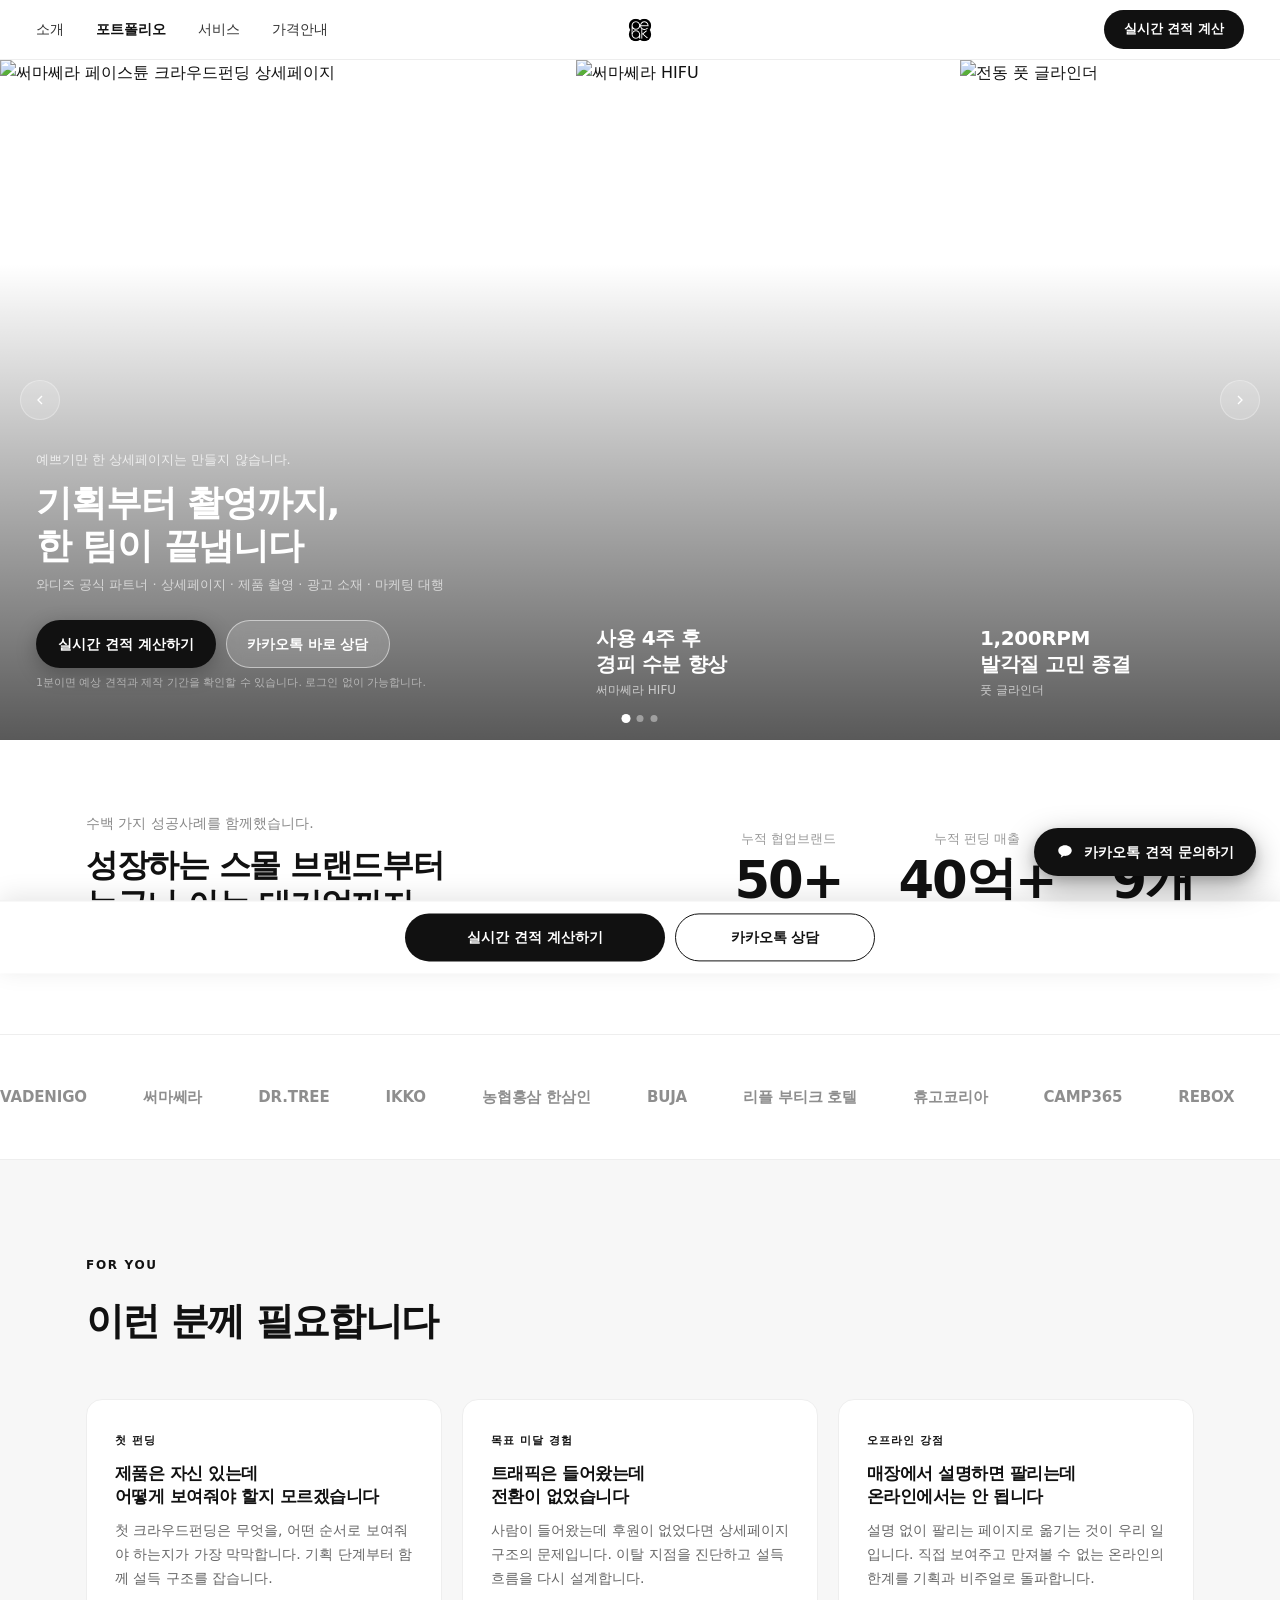
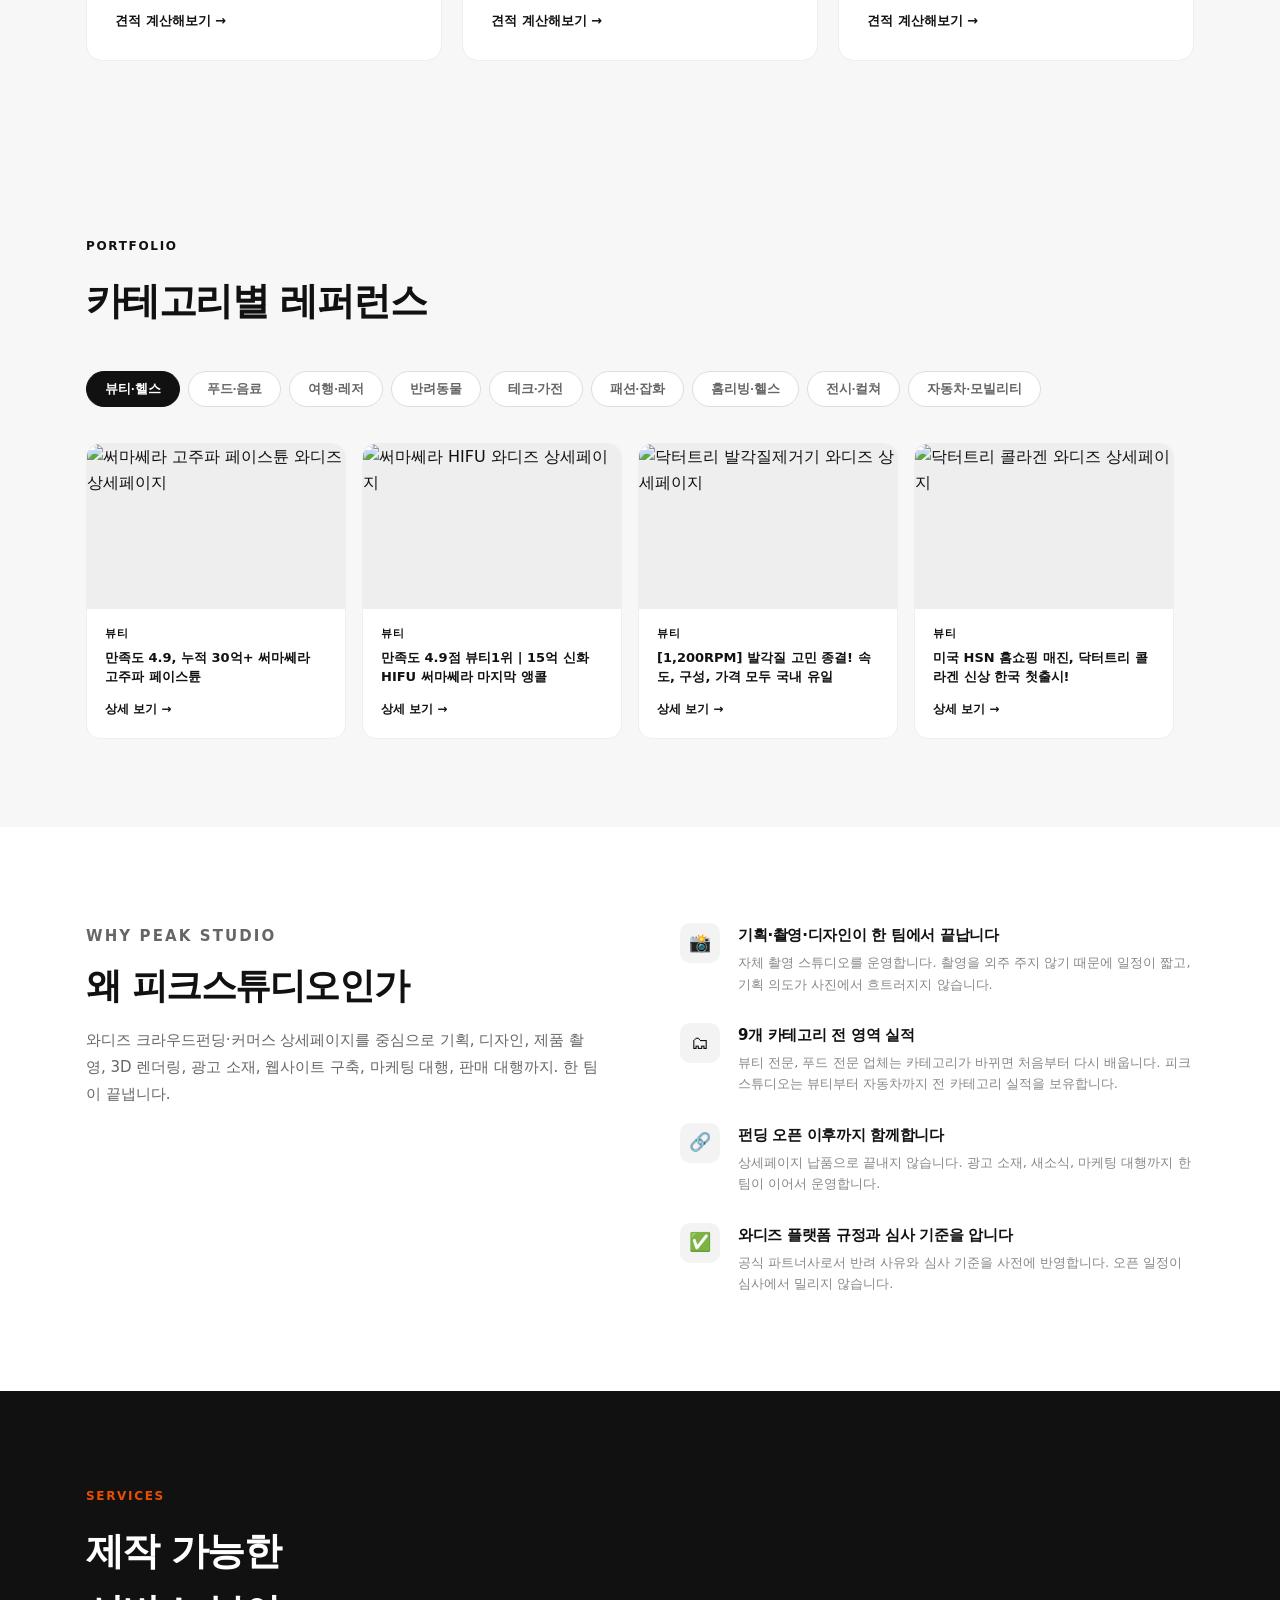
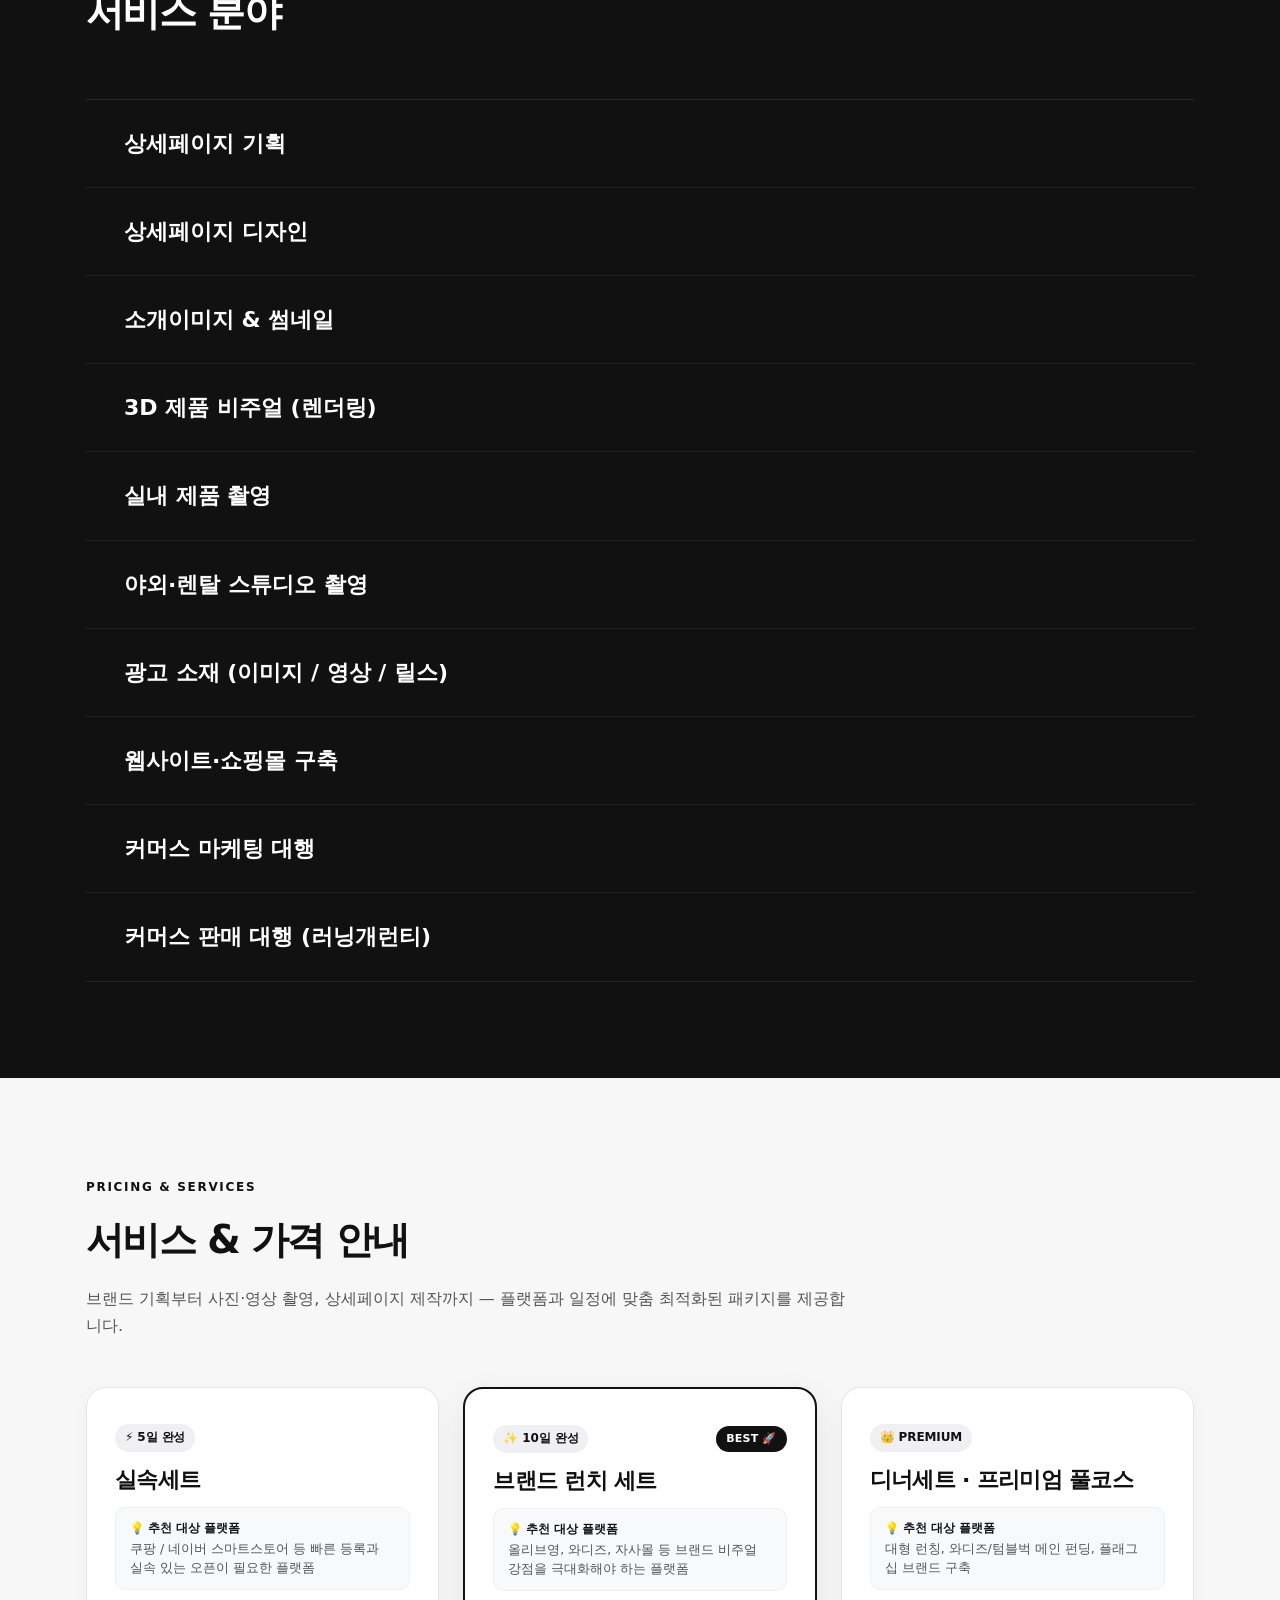
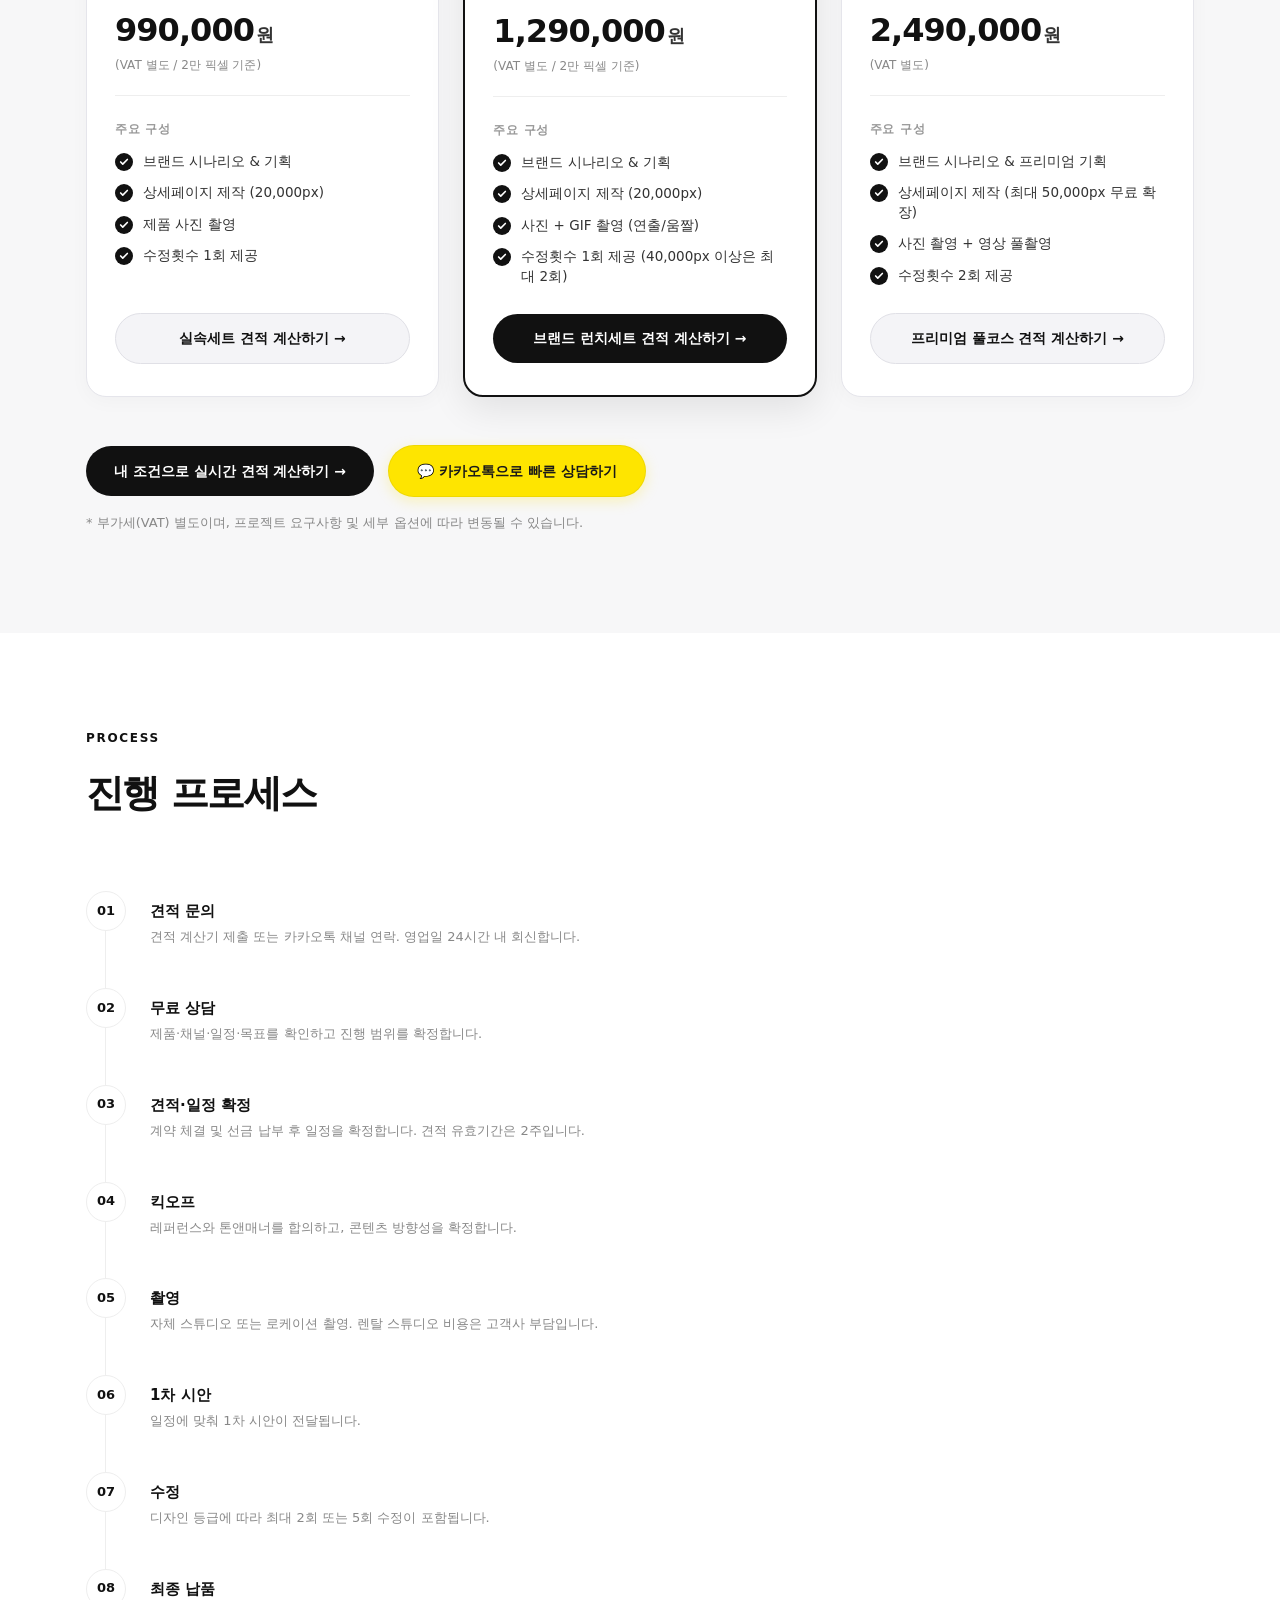
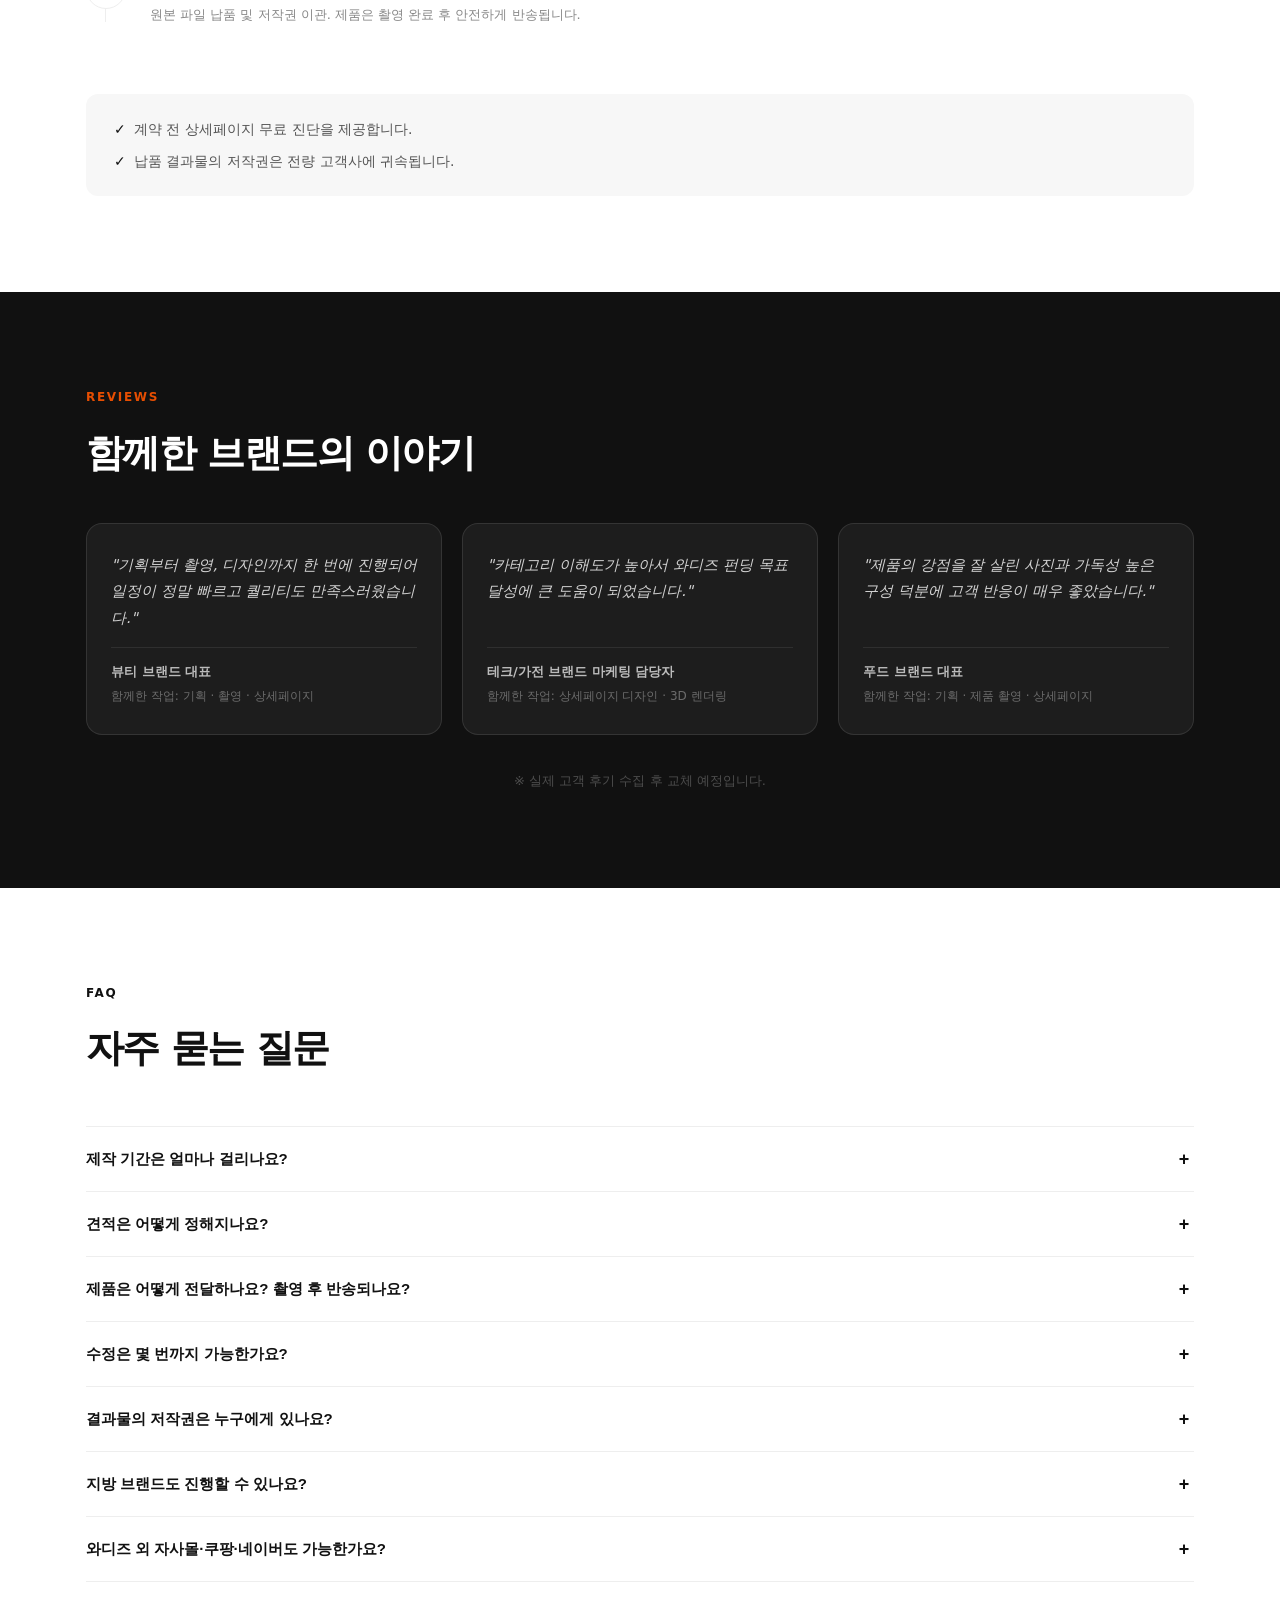
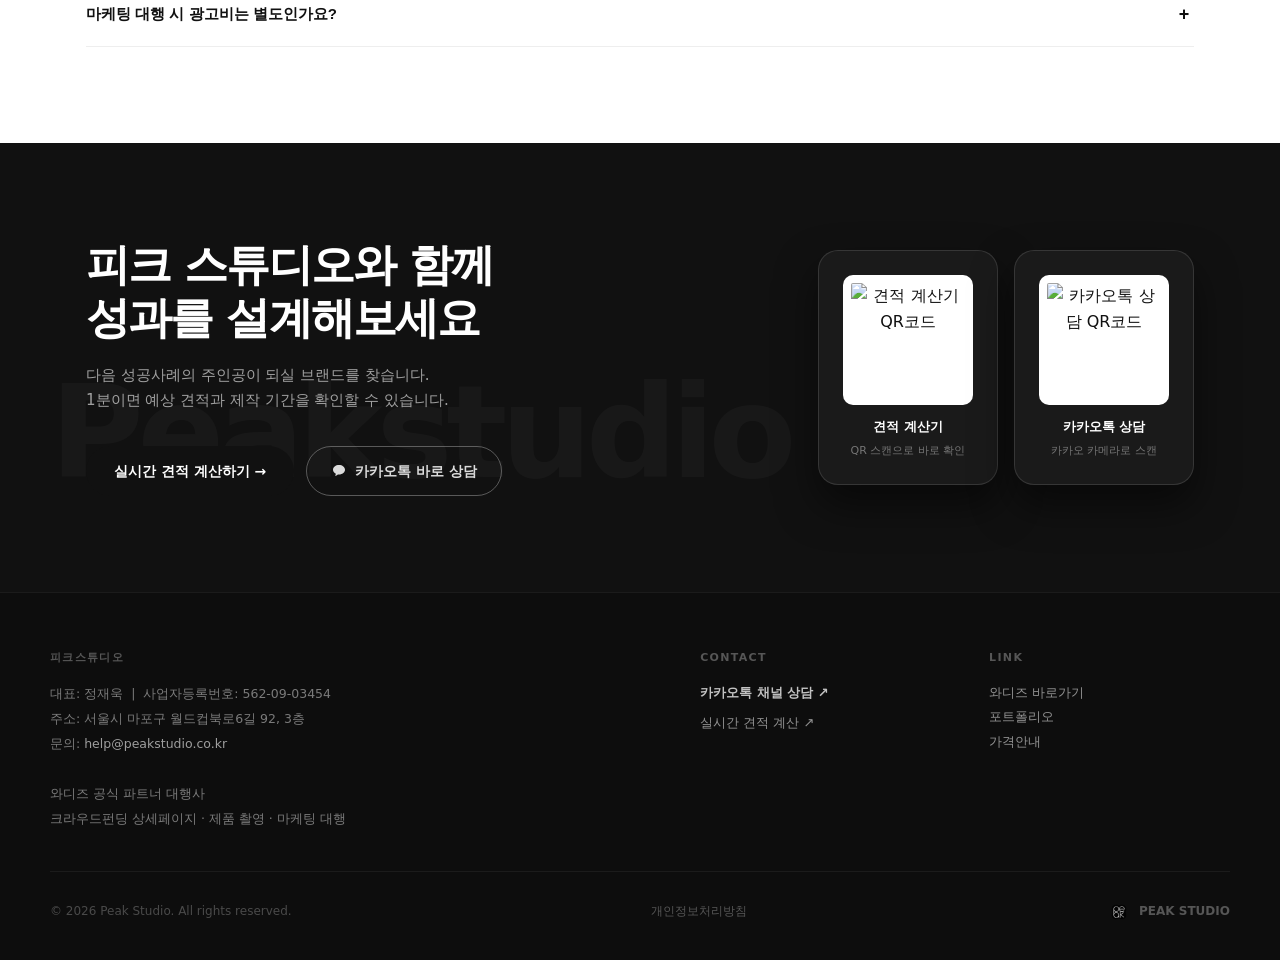
==== commit f17781c9: "Update pricing section with new package lineup and styled Kakao CTA button" ====
--- a/index.html
+++ b/index.html
@@ -876,76 +876,230 @@
 
     /* ── PRICING SECTION ───────────────────────────────── */
     #pricing {
-      padding: 96px 0;
-      background: #f7f7f7;
-    }
-    .pricing-grid {
+      padding: 100px 0;
+      background: #f7f7f8;
+    }
+    .pricing-header {
+      margin-bottom: 48px;
+    }
+    .pricing-header .section-eyebrow {
+      margin-bottom: 12px;
+    }
+    .pricing-header .section-title {
+      margin-bottom: 16px;
+    }
+    .pricing-desc {
+      font-size: 16px;
+      color: #555;
+      line-height: 1.65;
+      max-width: 760px;
+    }
+
+    /* ── Pricing Cards Grid ── */
+    .pricing-cards-grid {
       display: grid;
-      grid-template-columns: repeat(2, 1fr);
-      gap: 12px;
-      margin-bottom: 56px;
-    }
-    .pricing-svc-tag {
+      grid-template-columns: repeat(3, 1fr);
+      gap: 24px;
+      margin-bottom: 48px;
+      align-items: stretch;
+    }
+    .pricing-pkg-card {
       background: #fff;
-      border: 1px solid #eee;
-      border-radius: 10px;
-      padding: 16px 20px;
-      font-size: 14px;
-      font-weight: 600;
-      color: #333;
-      display: flex;
-      align-items: center;
-      gap: 10px;
-    }
-    .pricing-svc-tag::before {
-      content: '';
-      width: 6px; height: 6px;
-      border-radius: 50%;
-      background: var(--brand-primary);
-      flex-shrink: 0;
-    }
-    .pricing-tiers {
-      border-top: 1px solid #e0e0e0;
-    }
-    .pricing-tier {
-      display: flex;
-      align-items: baseline;
+      border: 1px solid #e5e5eb;
+      border-radius: 20px;
+      padding: 36px 28px 32px;
+      display: flex;
+      flex-direction: column;
+      position: relative;
+      transition: transform .3s, box-shadow .3s, border-color .3s;
+      box-shadow: 0 4px 20px rgba(0,0,0,0.03);
+    }
+    .pricing-pkg-card:hover {
+      transform: translateY(-4px);
+      box-shadow: 0 16px 36px rgba(0,0,0,0.08);
+      border-color: #ccc;
+    }
+    .pricing-pkg-card.featured {
+      border: 2px solid #111;
+      box-shadow: 0 12px 36px rgba(0,0,0,0.09);
+    }
+    .pricing-pkg-card.featured:hover {
+      transform: translateY(-4px);
+      box-shadow: 0 20px 48px rgba(0,0,0,0.13);
+    }
+    .pkg-badge-wrapper {
+      display: flex;
+      align-items: center;
       justify-content: space-between;
-      padding: 24px 0;
-      border-bottom: 1px solid #e0e0e0;
-      gap: 20px;
-    }
-    .pricing-tier-left { flex: 1; }
-    .pricing-tier-name {
-      font-size: 16px;
+      margin-bottom: 14px;
+      min-height: 28px;
+    }
+    .pkg-period-badge {
+      display: inline-flex;
+      align-items: center;
+      gap: 4px;
+      font-size: 12px;
       font-weight: 700;
       color: #111;
-      margin-bottom: 4px;
-    }
-    .pricing-tier-desc {
-      font-size: 13px;
-      color: #888;
-    }
-    .pricing-tier-price {
-      font-size: 20px;
+      background: #f0f0f4;
+      padding: 4px 10px;
+      border-radius: 100px;
+      letter-spacing: -0.01em;
+    }
+    .pkg-highlight-badge {
+      display: inline-flex;
+      align-items: center;
+      gap: 4px;
+      font-size: 11px;
+      font-weight: 800;
+      color: #fff;
+      background: #111;
+      padding: 4px 10px;
+      border-radius: 100px;
+      letter-spacing: .02em;
+    }
+    .pkg-title {
+      font-size: 22px;
+      font-weight: 800;
+      color: #111;
+      letter-spacing: -0.03em;
+      margin-bottom: 12px;
+      line-height: 1.3;
+    }
+    .pkg-target-box {
+      background: #f8f9fb;
+      border-radius: 10px;
+      padding: 12px 14px;
+      font-size: 12.5px;
+      color: #555;
+      line-height: 1.5;
+      margin-bottom: 24px;
+      border: 1px solid #edf0f5;
+    }
+    .pkg-target-label {
+      font-weight: 700;
+      color: #111;
+      display: block;
+      margin-bottom: 3px;
+      font-size: 11.5px;
+    }
+    .pkg-price-row {
+      margin-bottom: 24px;
+      padding-bottom: 20px;
+      border-bottom: 1px solid #eee;
+    }
+    .pkg-price {
+      font-size: 32px;
       font-weight: 900;
       color: #111;
       letter-spacing: -0.03em;
-      white-space: nowrap;
+      line-height: 1;
+    }
+    .pkg-price-unit {
+      font-size: 18px;
+      font-weight: 700;
+      color: #333;
+      margin-left: 2px;
+    }
+    .pkg-price-sub {
+      font-size: 12px;
+      color: #888;
+      margin-top: 6px;
+      font-weight: 500;
+    }
+    .pkg-features-title {
+      font-size: 12px;
+      font-weight: 700;
+      text-transform: uppercase;
+      letter-spacing: .06em;
+      color: #999;
+      margin-bottom: 12px;
+    }
+    .pkg-features-list {
+      list-style: none;
+      padding: 0;
+      margin: 0 0 28px 0;
+      display: flex;
+      flex-direction: column;
+      gap: 12px;
+      flex: 1;
+    }
+    .pkg-feature-item {
+      display: flex;
+      align-items: flex-start;
+      gap: 10px;
+      font-size: 13.5px;
+      font-weight: 500;
+      color: #333;
+      line-height: 1.45;
+    }
+    .pkg-check-icon {
+      width: 18px;
+      height: 18px;
+      background: #111;
+      color: #fff;
+      border-radius: 50%;
+      display: inline-flex;
+      align-items: center;
+      justify-content: center;
       flex-shrink: 0;
-    }
-    .pricing-tier-price span { color: var(--brand-primary); }
-    .pricing-note {
-      font-size: 12px;
-      color: #aaa;
-      margin-top: 20px;
-      margin-bottom: 32px;
+      margin-top: 1px;
+    }
+    .pkg-check-icon svg {
+      width: 10px;
+      height: 10px;
+      fill: #fff;
+    }
+    .pkg-btn {
+      width: 100%;
+      text-align: center;
+      padding: 13px 20px;
+      border-radius: 100px;
+      font-size: 14px;
+      font-weight: 700;
+      transition: all .2s;
+      display: inline-flex;
+      align-items: center;
+      justify-content: center;
+      gap: 6px;
+      text-decoration: none;
+    }
+    .pkg-btn-secondary {
+      background: #f4f4f7;
+      color: #111;
+      border: 1px solid #e0e0e6;
+    }
+    .pkg-btn-secondary:hover {
+      background: #111;
+      color: #fff;
+      border-color: #111;
+    }
+    .pkg-btn-primary {
+      background: #111;
+      color: #fff;
+    }
+    .pkg-btn-primary:hover {
+      background: #333;
+      transform: translateY(-1px);
+    }
+
+    /* ── Pricing Bottom CTA & Note ── */
+    .pricing-bottom {
+      display: flex;
+      flex-direction: column;
+      align-items: flex-start;
+      gap: 16px;
     }
     .pricing-cta-row {
       display: flex;
-      gap: 12px;
+      gap: 14px;
       align-items: center;
       flex-wrap: wrap;
+    }
+    .pricing-footnote {
+      font-size: 13px;
+      color: #888;
+      line-height: 1.5;
     }
     .btn-orange {
       display: inline-flex;
@@ -974,6 +1128,26 @@
       transition: background .2s, color .2s;
     }
     .btn-ghost:hover { background: var(--brand-primary); color: #fff; }
+    .btn-kakao {
+      display: inline-flex;
+      align-items: center;
+      gap: 8px;
+      background: #FEE500;
+      color: #191919;
+      font-size: 14px;
+      font-weight: 700;
+      padding: 14px 28px;
+      border-radius: 100px;
+      border: 1px solid rgba(0,0,0,0.06);
+      box-shadow: 0 4px 14px rgba(254, 229, 0, 0.25);
+      transition: all .2s cubic-bezier(.4,0,.2,1);
+      text-decoration: none;
+    }
+    .btn-kakao:hover {
+      background: #fada0a;
+      transform: translateY(-2px);
+      box-shadow: 0 6px 20px rgba(254, 229, 0, 0.4);
+    }
 
     /* ── PROCESS SECTION ───────────────────────────────── */
     #process {
@@ -1311,7 +1485,7 @@
     @media (max-width: 1024px) {
       .for-whom-cards { grid-template-columns: 1fr; }
       .testimonials-grid { grid-template-columns: 1fr; }
-      .pricing-grid { grid-template-columns: 1fr; }
+      .pricing-cards-grid { grid-template-columns: 1fr; gap: 20px; }
     }
     @media (max-width: 900px) {
       #site-header { padding: 0 20px; }
@@ -1354,6 +1528,9 @@
       .section-wrap, .featured-inner, .services-wrap, .cta-wrap, .testimonials-wrap { padding: 0 20px; }
       #stats .stats-inner { padding: 0 20px; }
       .for-whom-cards { grid-template-columns: 1fr; }
+      .pricing-pkg-card { padding: 28px 20px 24px; }
+      .pricing-cta-row { width: 100%; flex-direction: column; }
+      .pricing-cta-row a { width: 100%; justify-content: center; text-align: center; }
     }
   </style>
 </head>
@@ -2156,58 +2333,154 @@
     </div>
   </section>
 
-  <!-- ═══ PRICING ══════════════════════════════════════════ -->
+  <!-- ═══ PRICING & SERVICES ═══════════════════════════════ -->
   <section id="pricing">
     <div class="section-wrap">
-      <p class="section-eyebrow reveal">Pricing</p>
-      <h2 class="section-title reveal">서비스 & 가격 안내</h2>
-
-      <div class="pricing-grid reveal">
-        <div class="pricing-svc-tag">상세페이지 기획 (3단계)</div>
-        <div class="pricing-svc-tag">상세페이지 디자인 (2단계)</div>
-        <div class="pricing-svc-tag">소개이미지 &amp; 썸네일</div>
-        <div class="pricing-svc-tag">3D 제품 비주얼 (렌더링)</div>
-        <div class="pricing-svc-tag">실내 촬영 (하프/풀)</div>
-        <div class="pricing-svc-tag">야외·렌탈 스튜디오 촬영</div>
-        <div class="pricing-svc-tag">광고 소재 (이미지/영상/릴스)</div>
-        <div class="pricing-svc-tag">웹사이트·쇼핑몰 구축</div>
-        <div class="pricing-svc-tag">커머스 마케팅 대행</div>
-        <div class="pricing-svc-tag">커머스 판매 대행 (러닝개런티)</div>
-      </div>
-
-      <div class="pricing-tiers reveal">
-        <div class="pricing-tier">
-          <div class="pricing-tier-left">
-            <div class="pricing-tier-name">상세페이지 기본</div>
-            <div class="pricing-tier-desc">기획 + 디자인</div>
-          </div>
-          <div class="pricing-tier-price"><span>120만원</span>부터</div>
-        </div>
-        <div class="pricing-tier">
-          <div class="pricing-tier-left">
-            <div class="pricing-tier-name">촬영 포함 패키지</div>
-            <div class="pricing-tier-desc">기획 + 디자인 + 제품 촬영</div>
-          </div>
-          <div class="pricing-tier-price"><span style="font-size:16px; font-weight:600; color:#ccc;">확인 중</span></div>
-        </div>
-        <div class="pricing-tier">
-          <div class="pricing-tier-left">
-            <div class="pricing-tier-name">풀 패키지</div>
-            <div class="pricing-tier-desc">+ 광고 소재 + 마케팅 대행 포함</div>
-          </div>
-          <div class="pricing-tier-price">별도 협의</div>
-        </div>
-      </div>
-
-      <p class="pricing-note">부가세 별도 · 선택 항목에 따라 변동됩니다</p>
-
-      <div class="pricing-cta-row">
-        <a href="https://estimate.peakstudio.co.kr" target="_blank" rel="noopener noreferrer" class="btn-orange" id="pricing-cta-estimate">
-          내 조건으로 견적 계산하기 →
-        </a>
-        <a href="http://pf.kakao.com/_ZrTbX/chat" target="_blank" rel="noopener noreferrer" class="btn-ghost" id="pricing-cta-kakao">
-          카카오톡으로 문의하기
-        </a>
+      <div class="pricing-header reveal">
+        <p class="section-eyebrow">PRICING &amp; SERVICES</p>
+        <h2 class="section-title">서비스 &amp; 가격 안내</h2>
+        <p class="pricing-desc">
+          브랜드 기획부터 사진·영상 촬영, 상세페이지 제작까지 — 플랫폼과 일정에 맞춤 최적화된 패키지를 제공합니다.
+        </p>
+      </div>
+
+      <!-- 핵심 세트 라인업 가격표 (Core Pricing Packages) -->
+      <div class="pricing-cards-grid reveal">
+        <!-- ① [5일 완성] 실속세트 -->
+        <div class="pricing-pkg-card">
+          <div class="pkg-badge-wrapper">
+            <span class="pkg-period-badge">⚡ 5일 완성</span>
+          </div>
+          <h3 class="pkg-title">실속세트</h3>
+          <div class="pkg-target-box">
+            <span class="pkg-target-label">💡 추천 대상 플랫폼</span>
+            쿠팡 / 네이버 스마트스토어 등 빠른 등록과 실속 있는 오픈이 필요한 플랫폼
+          </div>
+          <div class="pkg-price-row">
+            <div>
+              <span class="pkg-price">990,000</span><span class="pkg-price-unit">원</span>
+            </div>
+            <div class="pkg-price-sub">(VAT 별도 / 2만 픽셀 기준)</div>
+          </div>
+          <div class="pkg-features-title">주요 구성</div>
+          <ul class="pkg-features-list">
+            <li class="pkg-feature-item">
+              <span class="pkg-check-icon"><svg viewBox="0 0 12 12"><path d="M10 3L4.5 8.5L2 6" stroke="white" stroke-width="2" fill="none" stroke-linecap="round" stroke-linejoin="round"/></svg></span>
+              <span>브랜드 시나리오 &amp; 기획</span>
+            </li>
+            <li class="pkg-feature-item">
+              <span class="pkg-check-icon"><svg viewBox="0 0 12 12"><path d="M10 3L4.5 8.5L2 6" stroke="white" stroke-width="2" fill="none" stroke-linecap="round" stroke-linejoin="round"/></svg></span>
+              <span>상세페이지 제작 (20,000px)</span>
+            </li>
+            <li class="pkg-feature-item">
+              <span class="pkg-check-icon"><svg viewBox="0 0 12 12"><path d="M10 3L4.5 8.5L2 6" stroke="white" stroke-width="2" fill="none" stroke-linecap="round" stroke-linejoin="round"/></svg></span>
+              <span>제품 사진 촬영</span>
+            </li>
+            <li class="pkg-feature-item">
+              <span class="pkg-check-icon"><svg viewBox="0 0 12 12"><path d="M10 3L4.5 8.5L2 6" stroke="white" stroke-width="2" fill="none" stroke-linecap="round" stroke-linejoin="round"/></svg></span>
+              <span>수정횟수 1회 제공</span>
+            </li>
+          </ul>
+          <a href="https://estimate.peakstudio.co.kr" target="_blank" rel="noopener noreferrer" class="pkg-btn pkg-btn-secondary">
+            실속세트 견적 계산하기 →
+          </a>
+        </div>
+
+        <!-- ② [10일 완성] 브랜드 런치 세트 [BEST 🚀] -->
+        <div class="pricing-pkg-card featured">
+          <div class="pkg-badge-wrapper">
+            <span class="pkg-period-badge">✨ 10일 완성</span>
+            <span class="pkg-highlight-badge">BEST 🚀</span>
+          </div>
+          <h3 class="pkg-title">브랜드 런치 세트</h3>
+          <div class="pkg-target-box">
+            <span class="pkg-target-label">💡 추천 대상 플랫폼</span>
+            올리브영, 와디즈, 자사몰 등 브랜드 비주얼 강점을 극대화해야 하는 플랫폼
+          </div>
+          <div class="pkg-price-row">
+            <div>
+              <span class="pkg-price">1,290,000</span><span class="pkg-price-unit">원</span>
+            </div>
+            <div class="pkg-price-sub">(VAT 별도 / 2만 픽셀 기준)</div>
+          </div>
+          <div class="pkg-features-title">주요 구성</div>
+          <ul class="pkg-features-list">
+            <li class="pkg-feature-item">
+              <span class="pkg-check-icon"><svg viewBox="0 0 12 12"><path d="M10 3L4.5 8.5L2 6" stroke="white" stroke-width="2" fill="none" stroke-linecap="round" stroke-linejoin="round"/></svg></span>
+              <span>브랜드 시나리오 &amp; 기획</span>
+            </li>
+            <li class="pkg-feature-item">
+              <span class="pkg-check-icon"><svg viewBox="0 0 12 12"><path d="M10 3L4.5 8.5L2 6" stroke="white" stroke-width="2" fill="none" stroke-linecap="round" stroke-linejoin="round"/></svg></span>
+              <span>상세페이지 제작 (20,000px)</span>
+            </li>
+            <li class="pkg-feature-item">
+              <span class="pkg-check-icon"><svg viewBox="0 0 12 12"><path d="M10 3L4.5 8.5L2 6" stroke="white" stroke-width="2" fill="none" stroke-linecap="round" stroke-linejoin="round"/></svg></span>
+              <span>사진 + GIF 촬영 (연출/움짤)</span>
+            </li>
+            <li class="pkg-feature-item">
+              <span class="pkg-check-icon"><svg viewBox="0 0 12 12"><path d="M10 3L4.5 8.5L2 6" stroke="white" stroke-width="2" fill="none" stroke-linecap="round" stroke-linejoin="round"/></svg></span>
+              <span>수정횟수 1회 제공 (40,000px 이상은 최대 2회)</span>
+            </li>
+          </ul>
+          <a href="https://estimate.peakstudio.co.kr" target="_blank" rel="noopener noreferrer" class="pkg-btn pkg-btn-primary">
+            브랜드 런치세트 견적 계산하기 →
+          </a>
+        </div>
+
+        <!-- ③ 디너세트 · 프리미엄 풀코스 [PREMIUM 👑] -->
+        <div class="pricing-pkg-card">
+          <div class="pkg-badge-wrapper">
+            <span class="pkg-period-badge">👑 PREMIUM</span>
+          </div>
+          <h3 class="pkg-title">디너세트 · 프리미엄 풀코스</h3>
+          <div class="pkg-target-box">
+            <span class="pkg-target-label">💡 추천 대상 플랫폼</span>
+            대형 런칭, 와디즈/텀블벅 메인 펀딩, 플래그십 브랜드 구축
+          </div>
+          <div class="pkg-price-row">
+            <div>
+              <span class="pkg-price">2,490,000</span><span class="pkg-price-unit">원</span>
+            </div>
+            <div class="pkg-price-sub">(VAT 별도)</div>
+          </div>
+          <div class="pkg-features-title">주요 구성</div>
+          <ul class="pkg-features-list">
+            <li class="pkg-feature-item">
+              <span class="pkg-check-icon"><svg viewBox="0 0 12 12"><path d="M10 3L4.5 8.5L2 6" stroke="white" stroke-width="2" fill="none" stroke-linecap="round" stroke-linejoin="round"/></svg></span>
+              <span>브랜드 시나리오 &amp; 프리미엄 기획</span>
+            </li>
+            <li class="pkg-feature-item">
+              <span class="pkg-check-icon"><svg viewBox="0 0 12 12"><path d="M10 3L4.5 8.5L2 6" stroke="white" stroke-width="2" fill="none" stroke-linecap="round" stroke-linejoin="round"/></svg></span>
+              <span>상세페이지 제작 (최대 50,000px 무료 확장)</span>
+            </li>
+            <li class="pkg-feature-item">
+              <span class="pkg-check-icon"><svg viewBox="0 0 12 12"><path d="M10 3L4.5 8.5L2 6" stroke="white" stroke-width="2" fill="none" stroke-linecap="round" stroke-linejoin="round"/></svg></span>
+              <span>사진 촬영 + 영상 풀촬영</span>
+            </li>
+            <li class="pkg-feature-item">
+              <span class="pkg-check-icon"><svg viewBox="0 0 12 12"><path d="M10 3L4.5 8.5L2 6" stroke="white" stroke-width="2" fill="none" stroke-linecap="round" stroke-linejoin="round"/></svg></span>
+              <span>수정횟수 2회 제공</span>
+            </li>
+          </ul>
+          <a href="https://estimate.peakstudio.co.kr" target="_blank" rel="noopener noreferrer" class="pkg-btn pkg-btn-secondary">
+            프리미엄 풀코스 견적 계산하기 →
+          </a>
+        </div>
+      </div>
+
+      <!-- 하단 CTA 버튼 & 안내 문구 -->
+      <div class="pricing-bottom reveal">
+        <div class="pricing-cta-row">
+          <a href="https://estimate.peakstudio.co.kr" target="_blank" rel="noopener noreferrer" class="btn-orange" id="pricing-cta-estimate">
+            내 조건으로 실시간 견적 계산하기 →
+          </a>
+          <a href="http://pf.kakao.com/_ZrTbX/chat" target="_blank" rel="noopener noreferrer" class="btn-kakao" id="pricing-cta-kakao">
+            💬 카카오톡으로 빠른 상담하기
+          </a>
+        </div>
+        <p class="pricing-footnote">
+          * 부가세(VAT) 별도이며, 프로젝트 요구사항 및 세부 옵션에 따라 변동될 수 있습니다.
+        </p>
       </div>
     </div>
   </section>
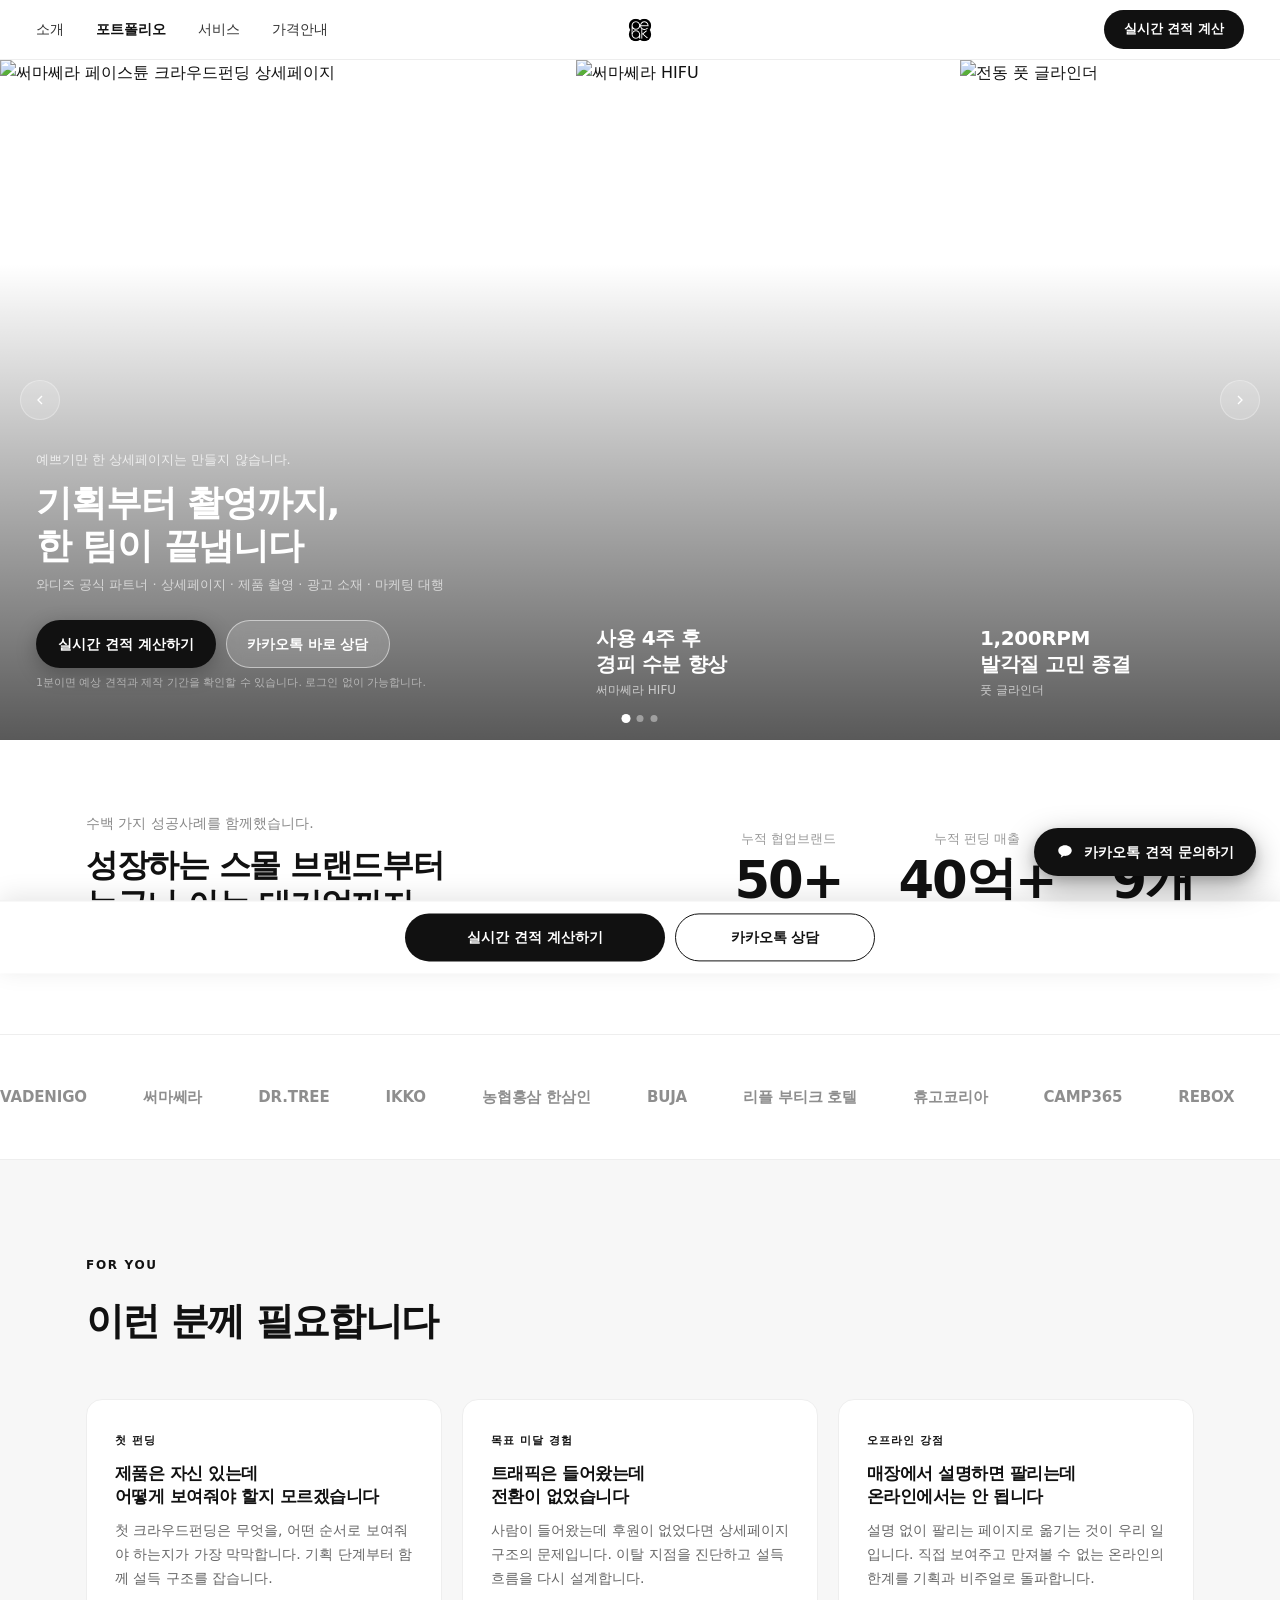
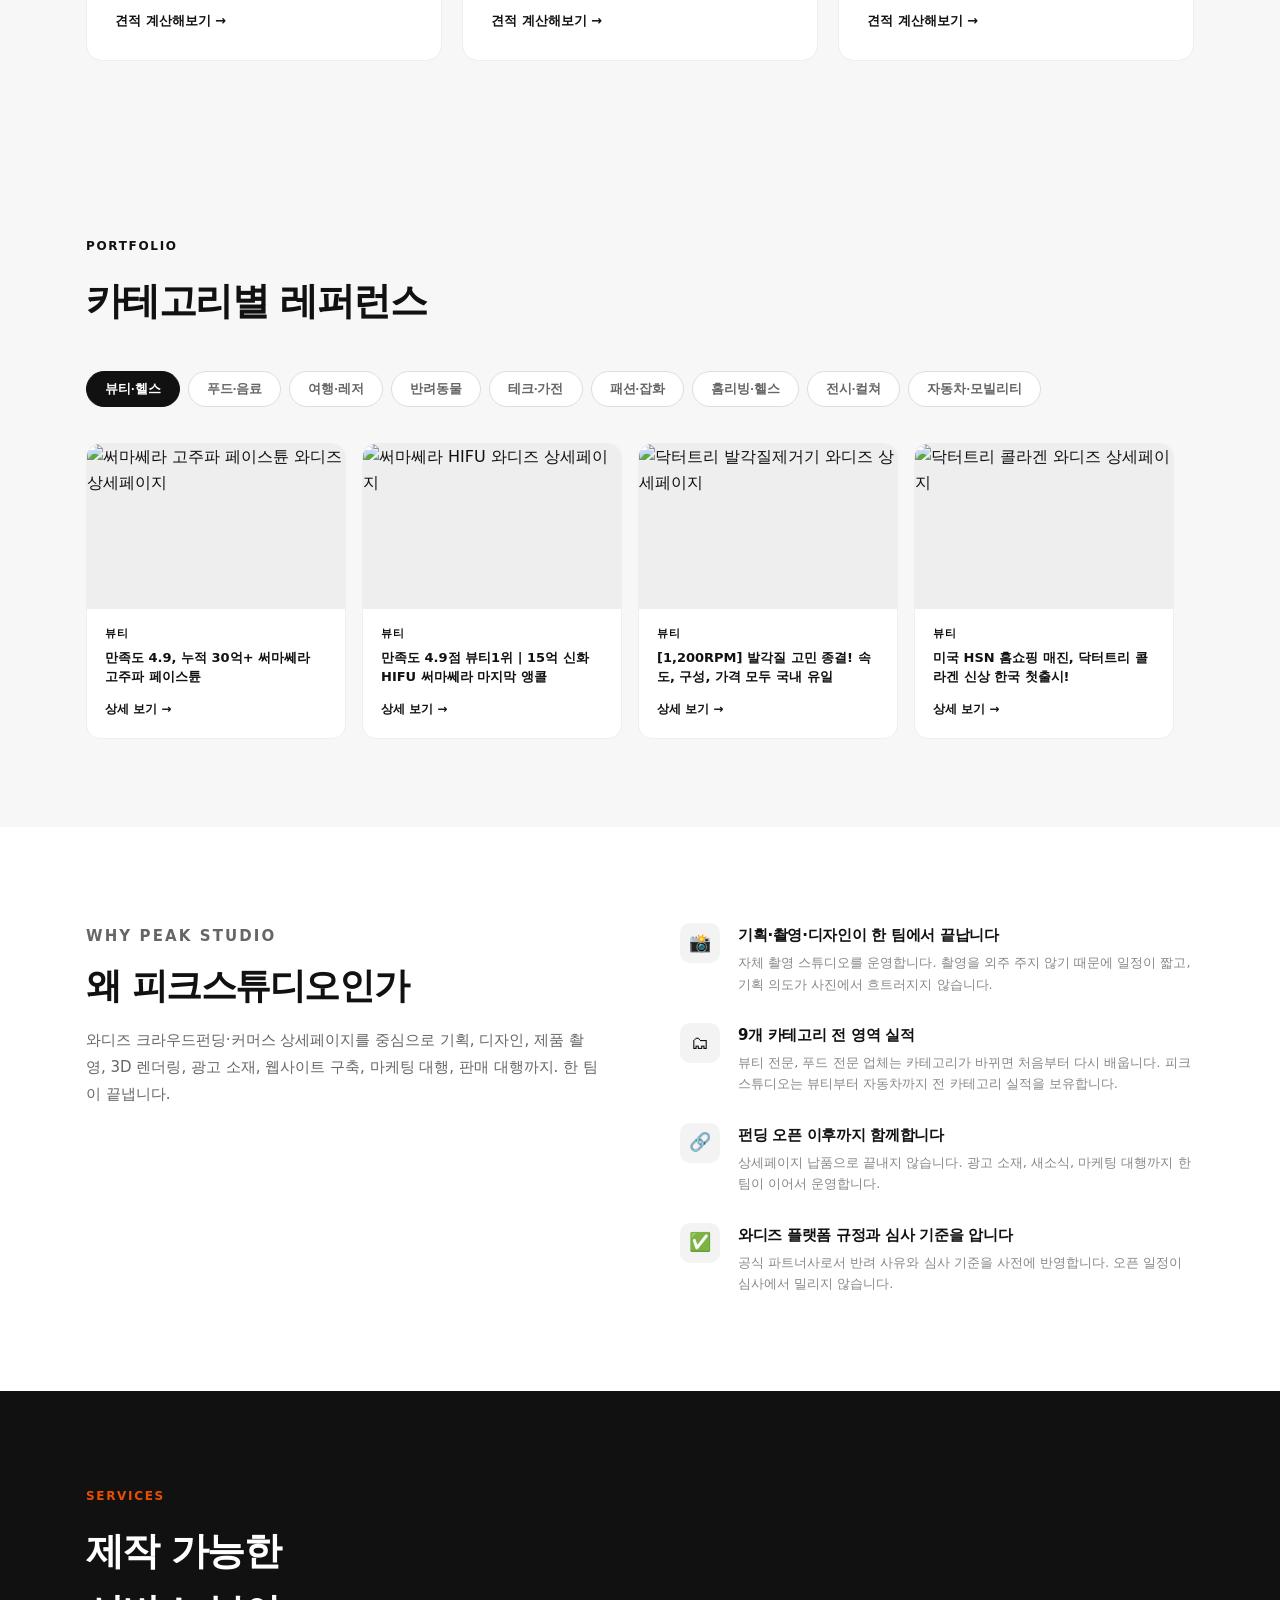
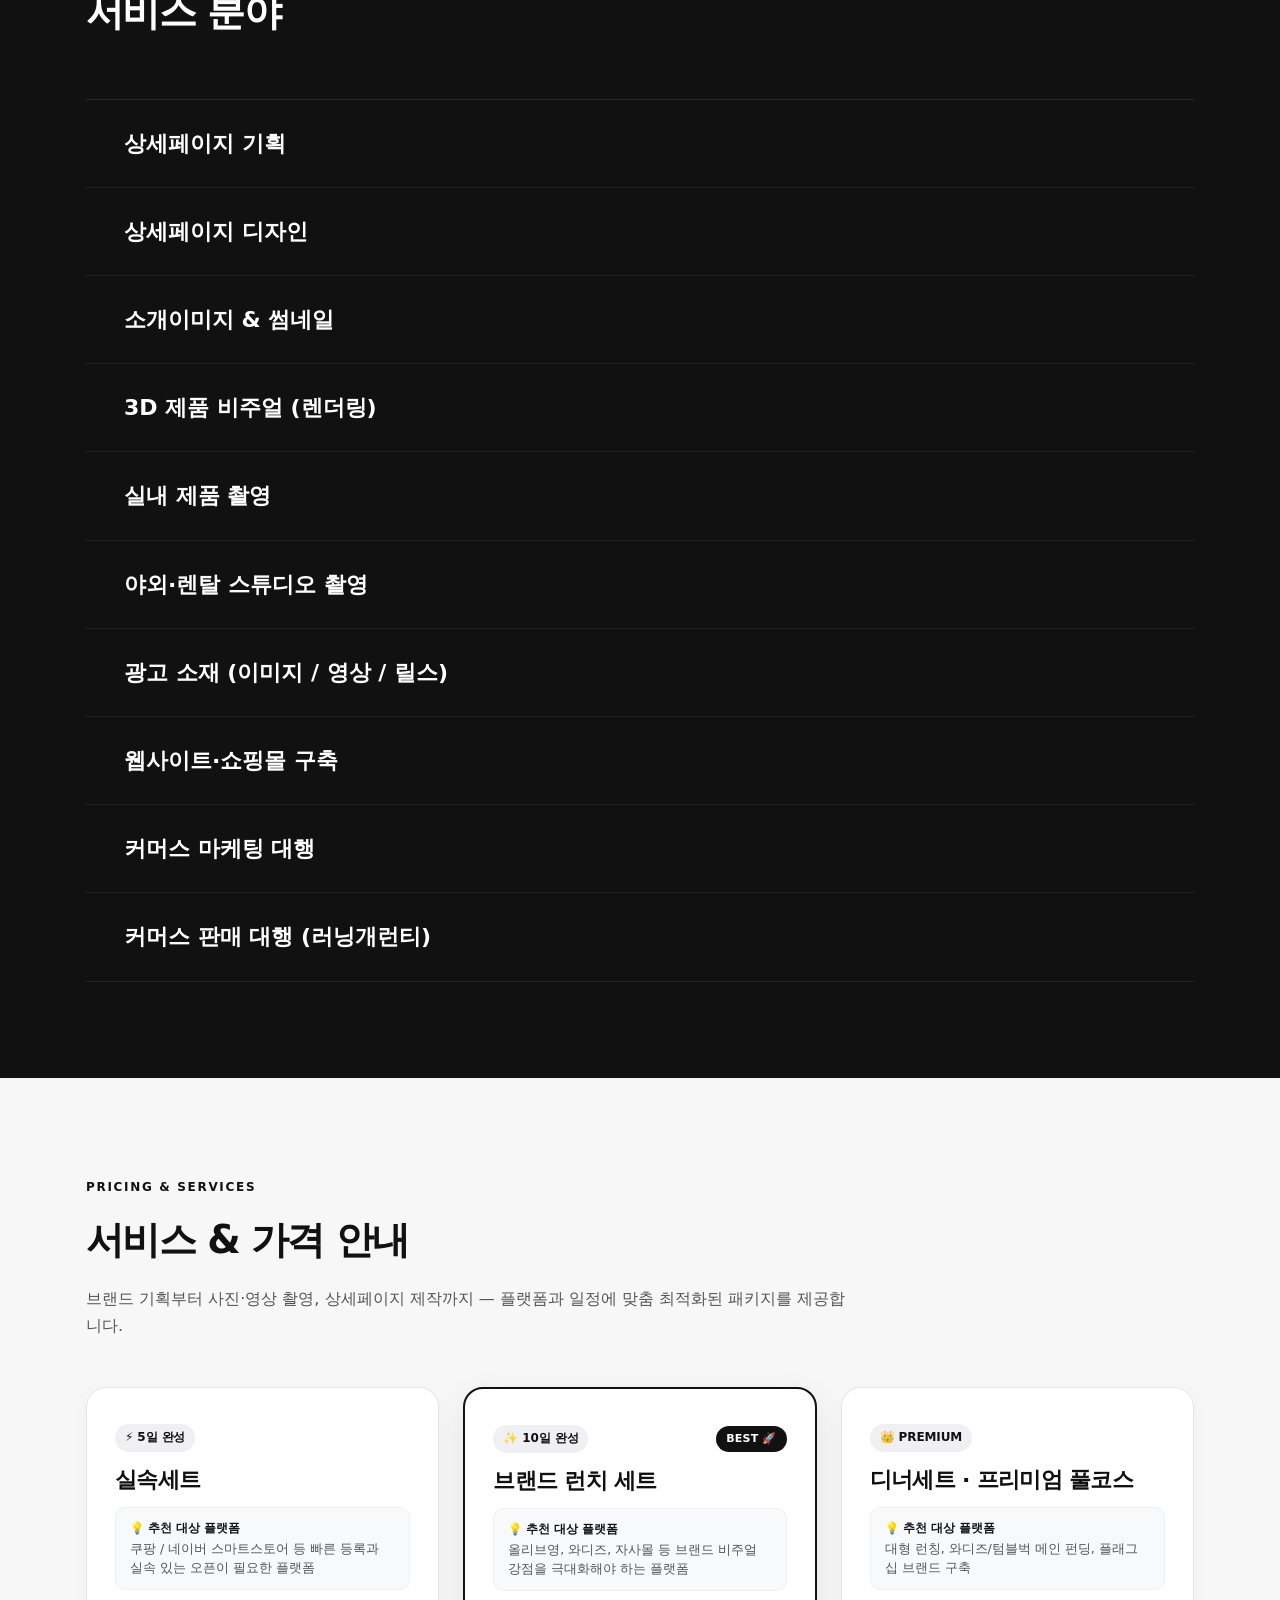
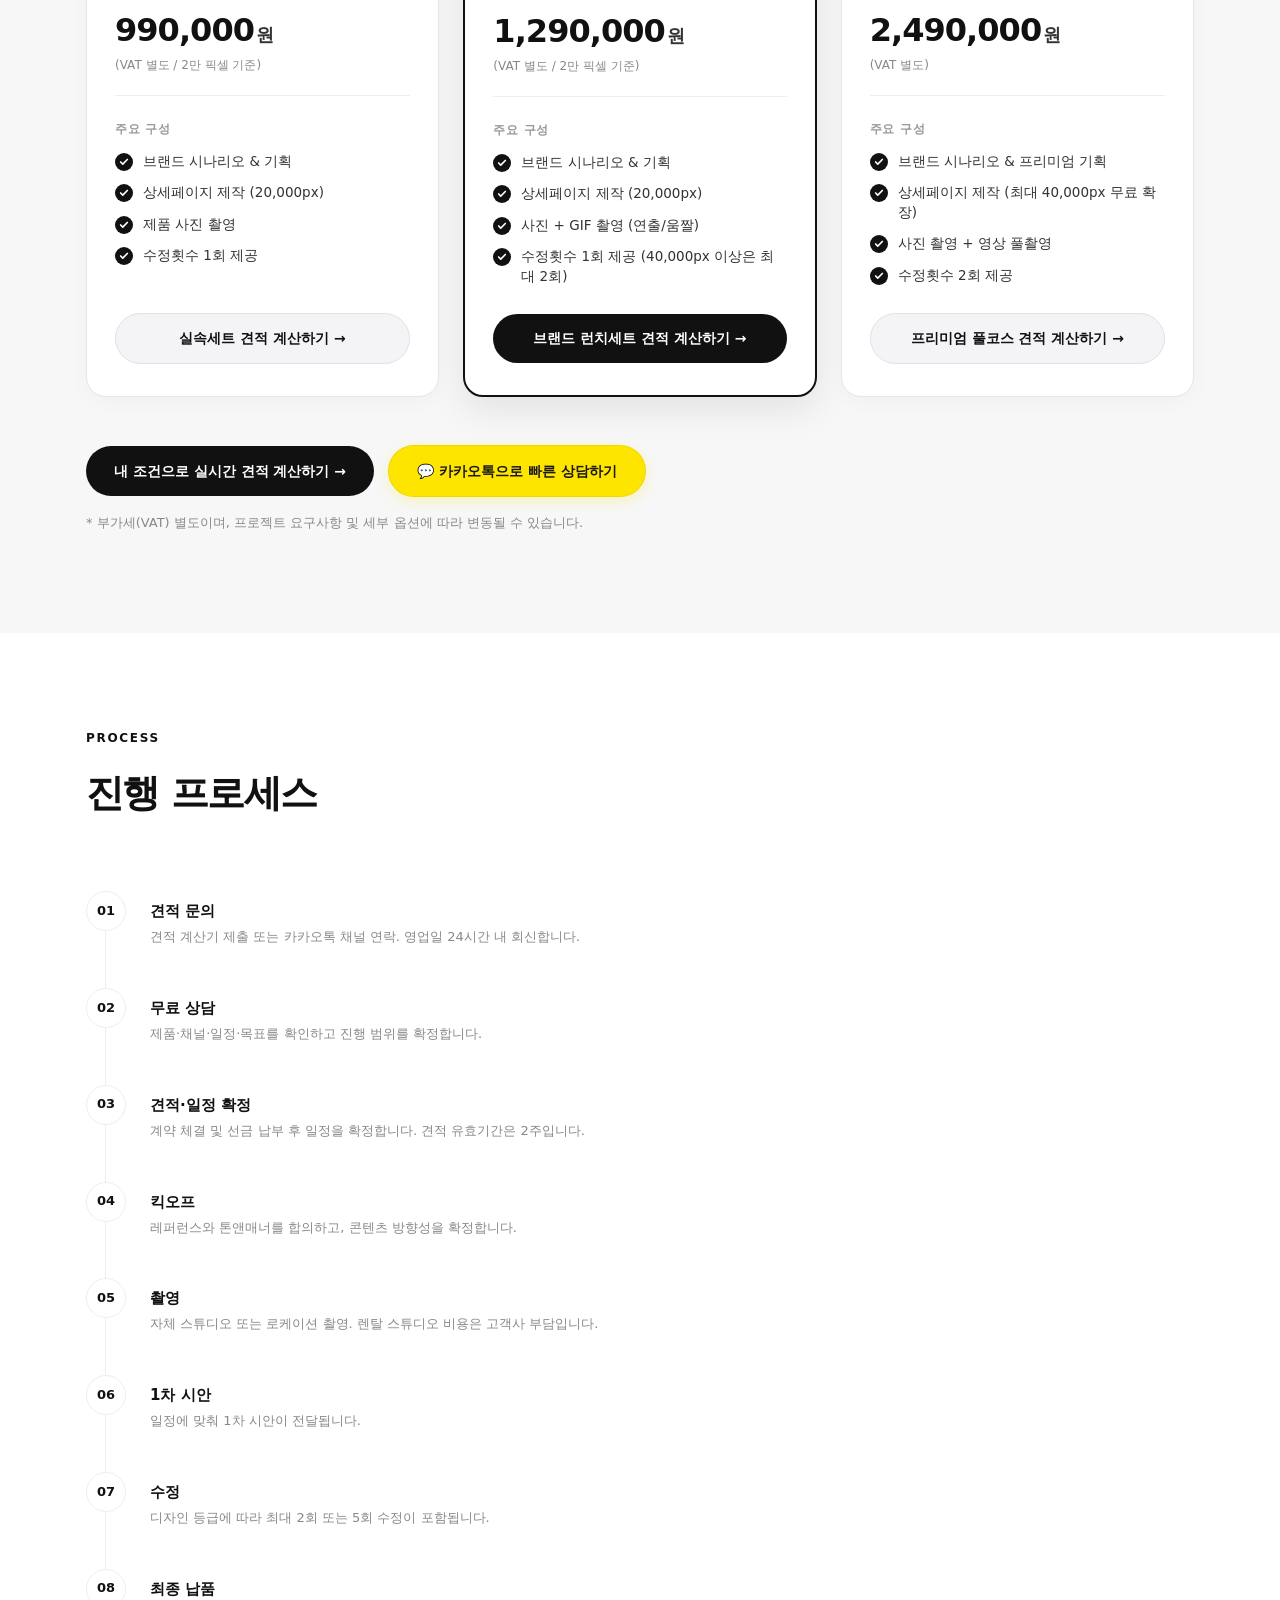
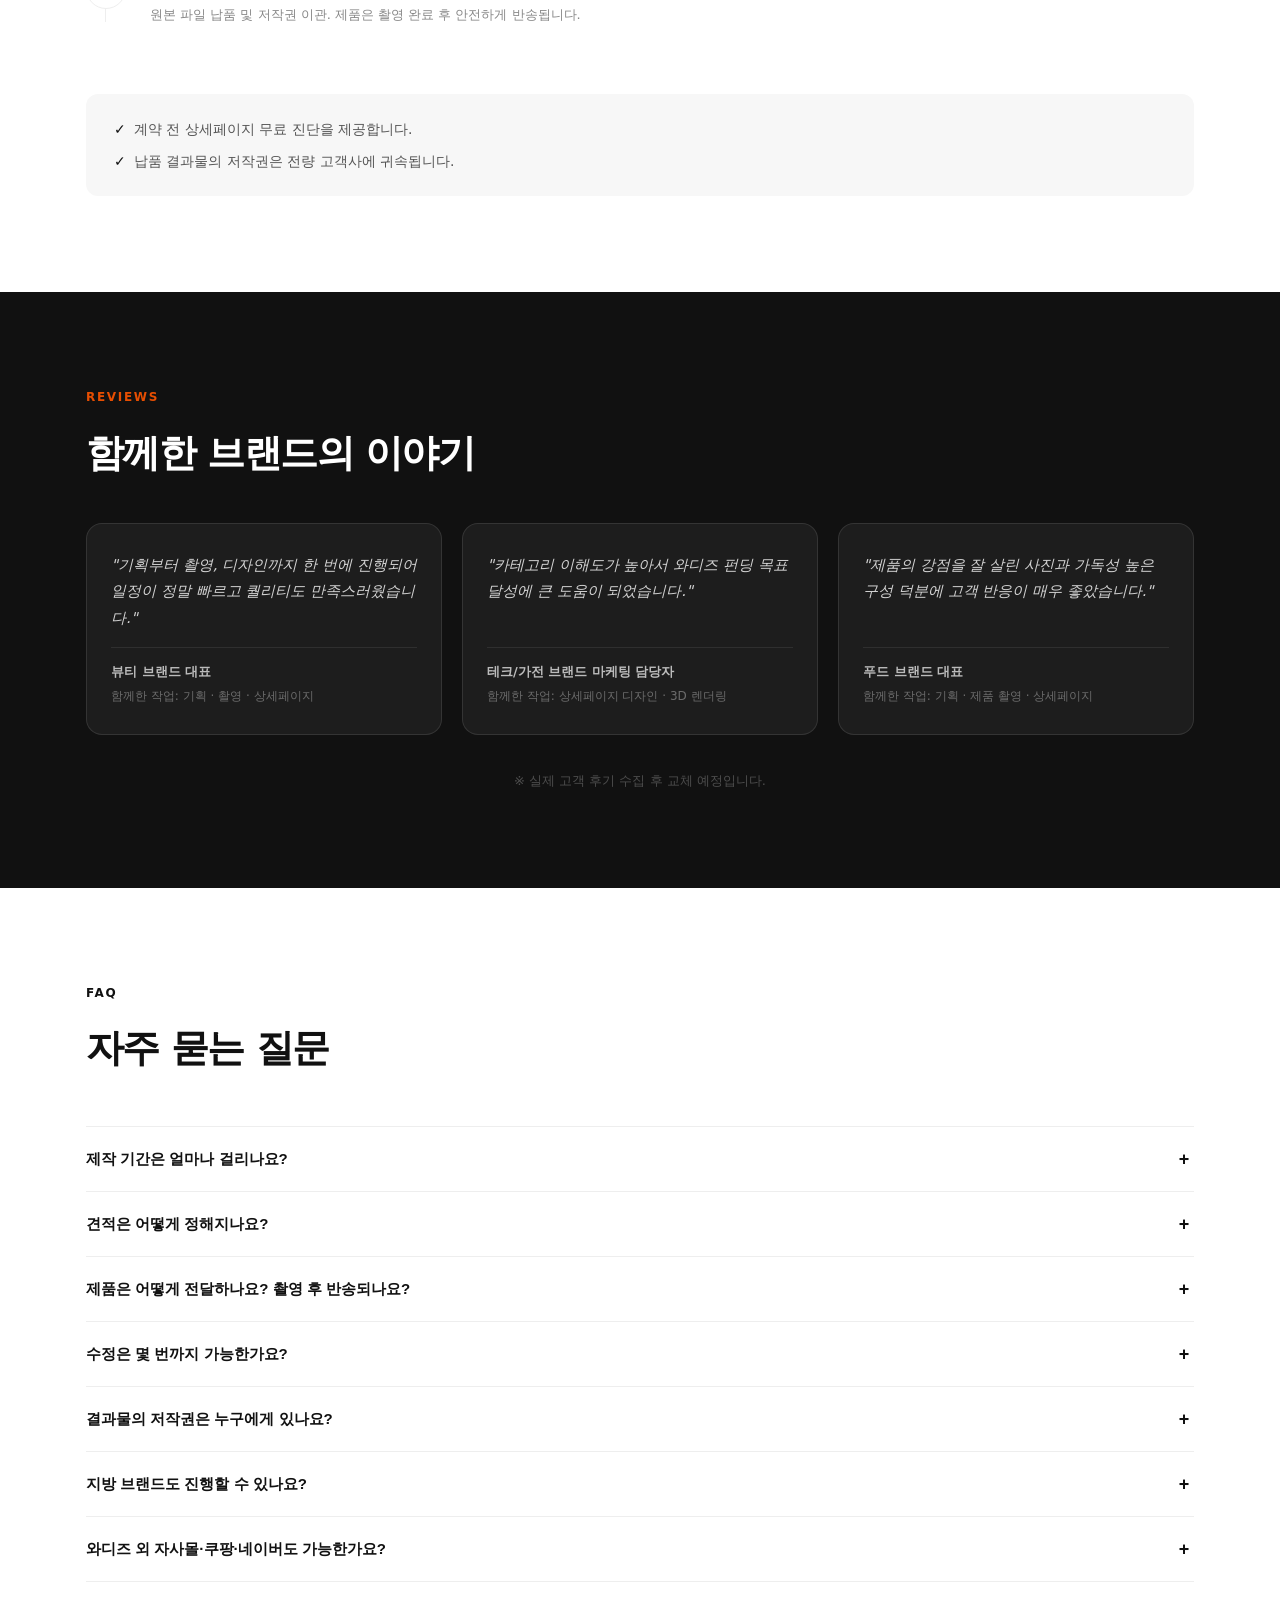
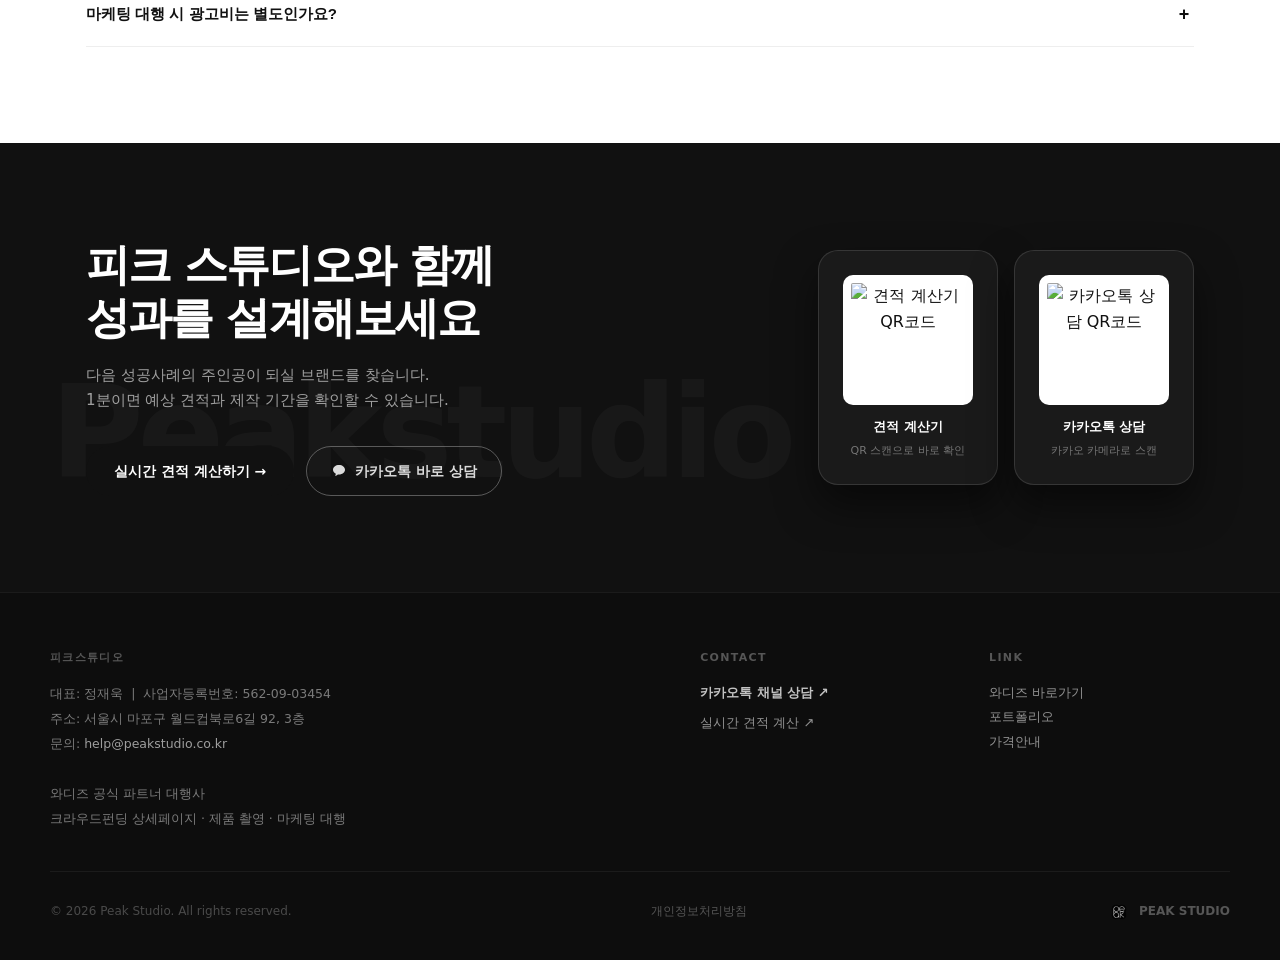
==== commit ff4d7ffe: "Update dinner set premium package max pixel size to 40,000px" ====
--- a/index.html
+++ b/index.html
@@ -2451,7 +2451,7 @@
             </li>
             <li class="pkg-feature-item">
               <span class="pkg-check-icon"><svg viewBox="0 0 12 12"><path d="M10 3L4.5 8.5L2 6" stroke="white" stroke-width="2" fill="none" stroke-linecap="round" stroke-linejoin="round"/></svg></span>
-              <span>상세페이지 제작 (최대 50,000px 무료 확장)</span>
+              <span>상세페이지 제작 (최대 40,000px 무료 확장)</span>
             </li>
             <li class="pkg-feature-item">
               <span class="pkg-check-icon"><svg viewBox="0 0 12 12"><path d="M10 3L4.5 8.5L2 6" stroke="white" stroke-width="2" fill="none" stroke-linecap="round" stroke-linejoin="round"/></svg></span>
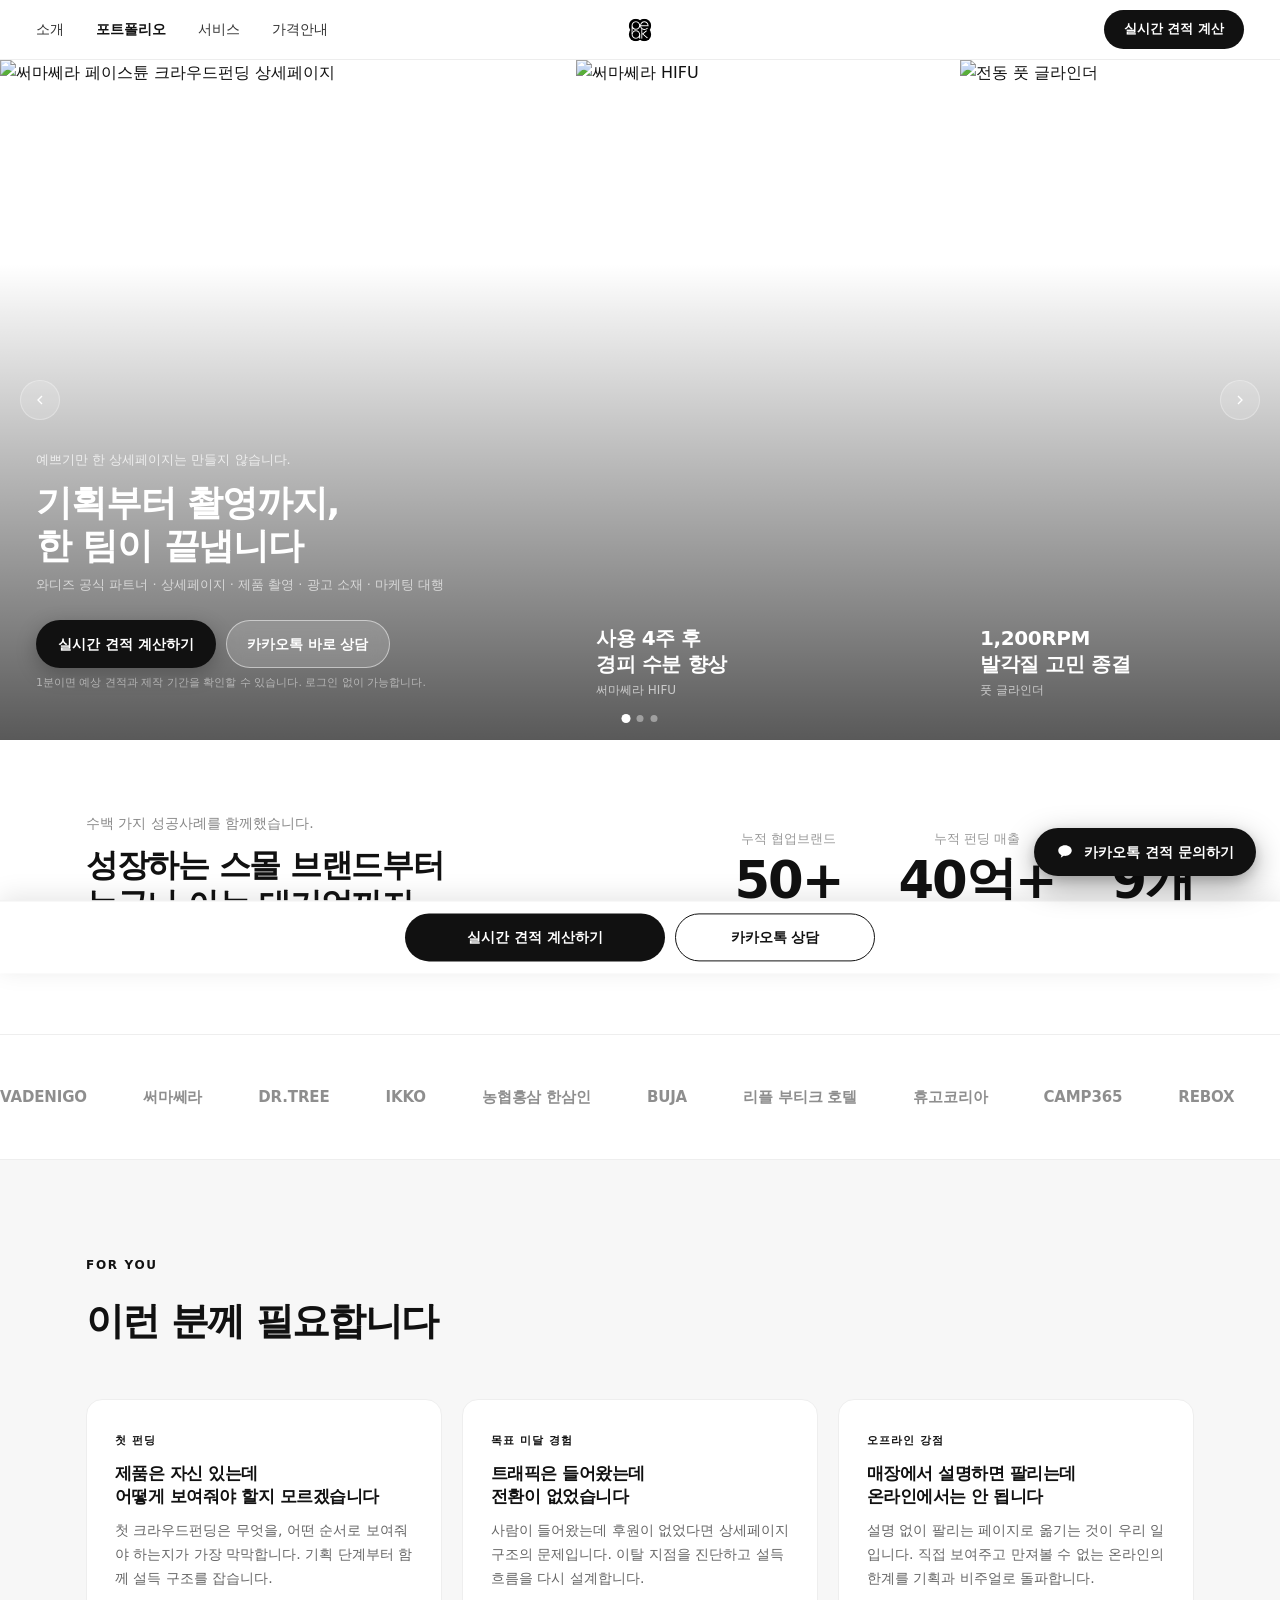
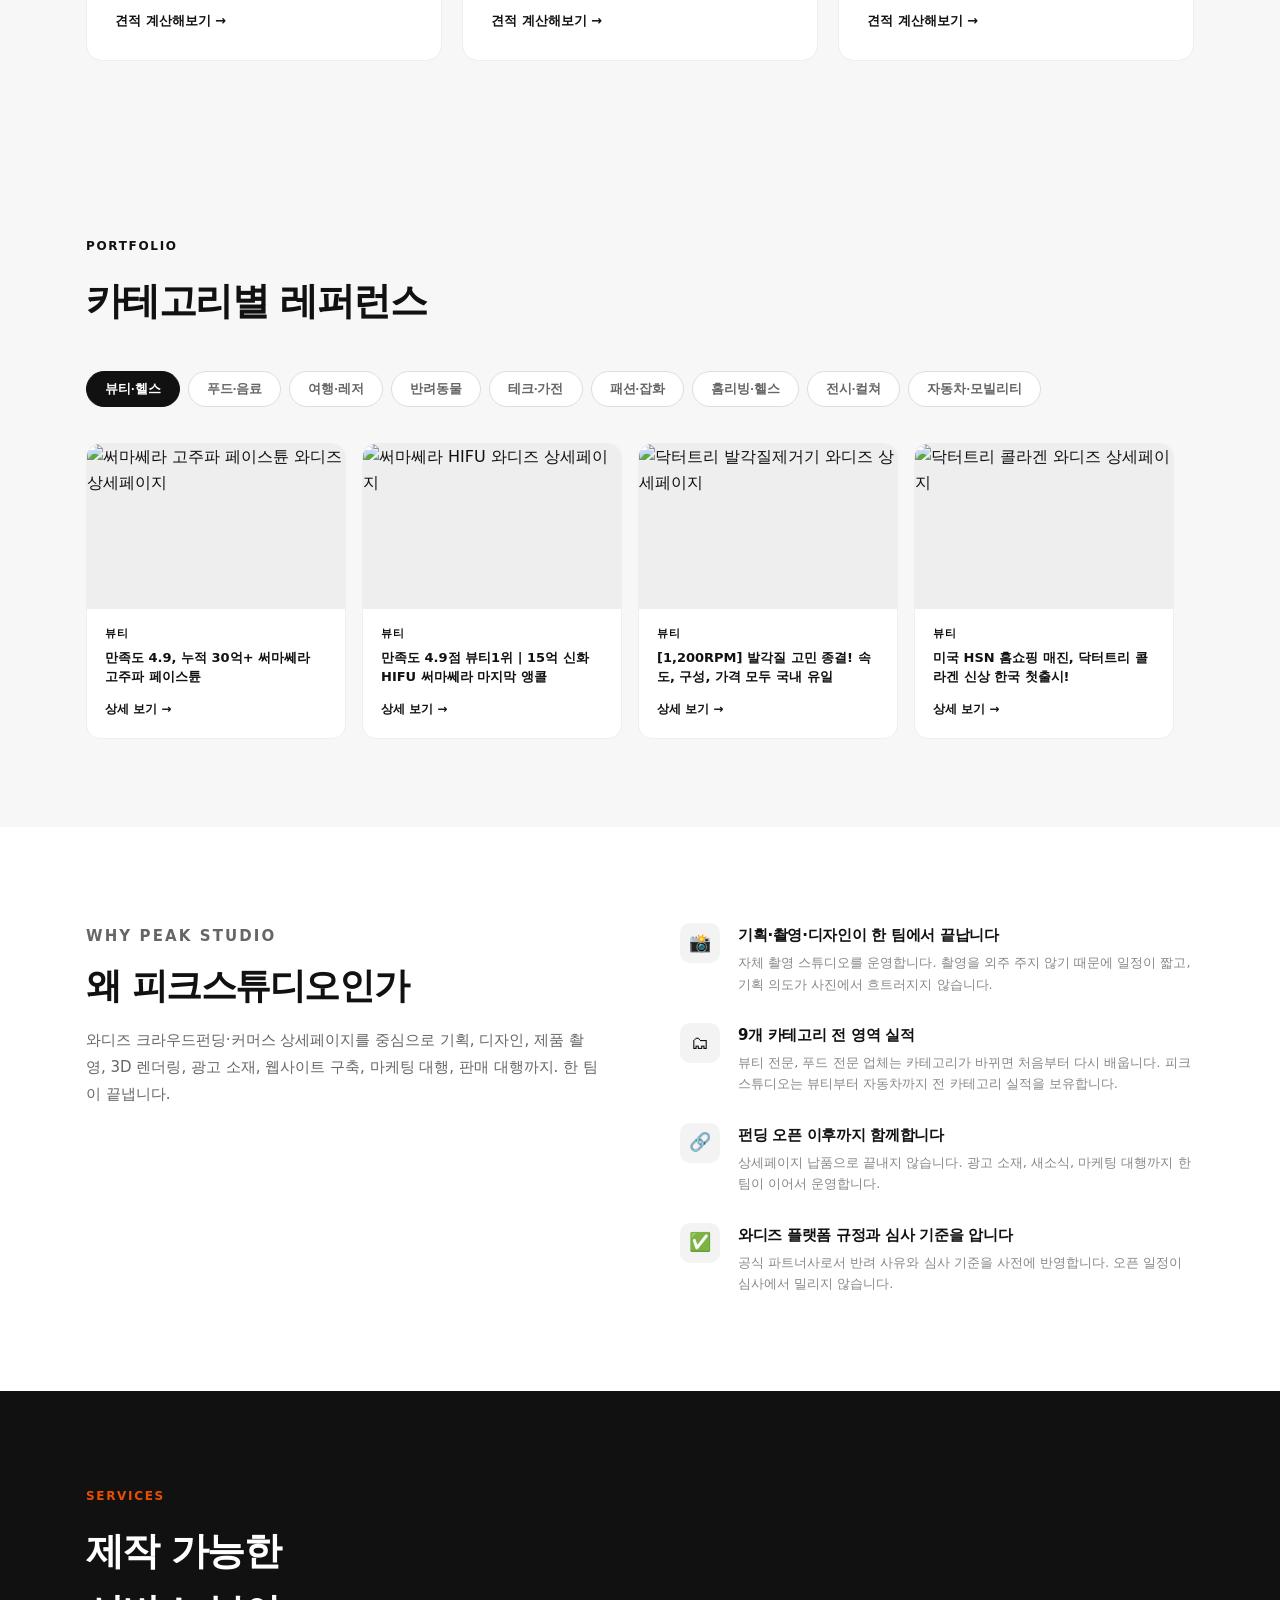
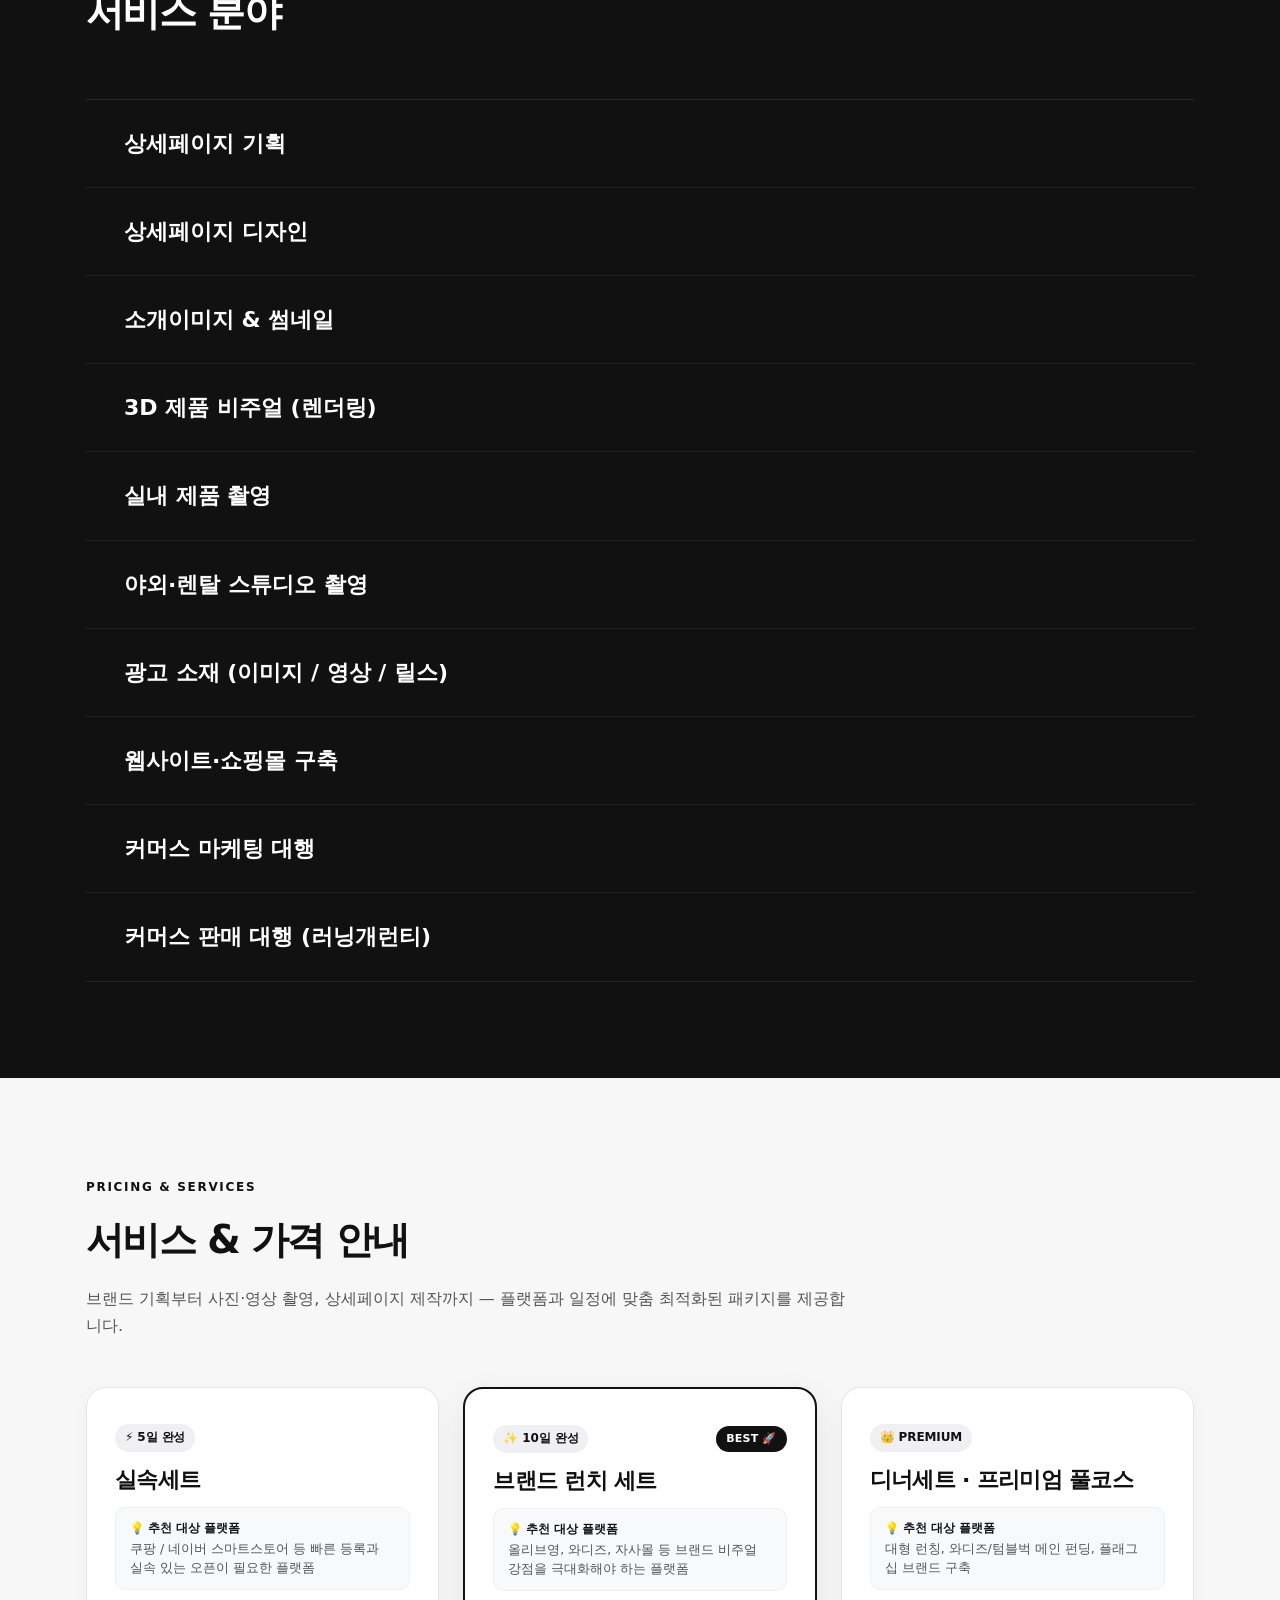
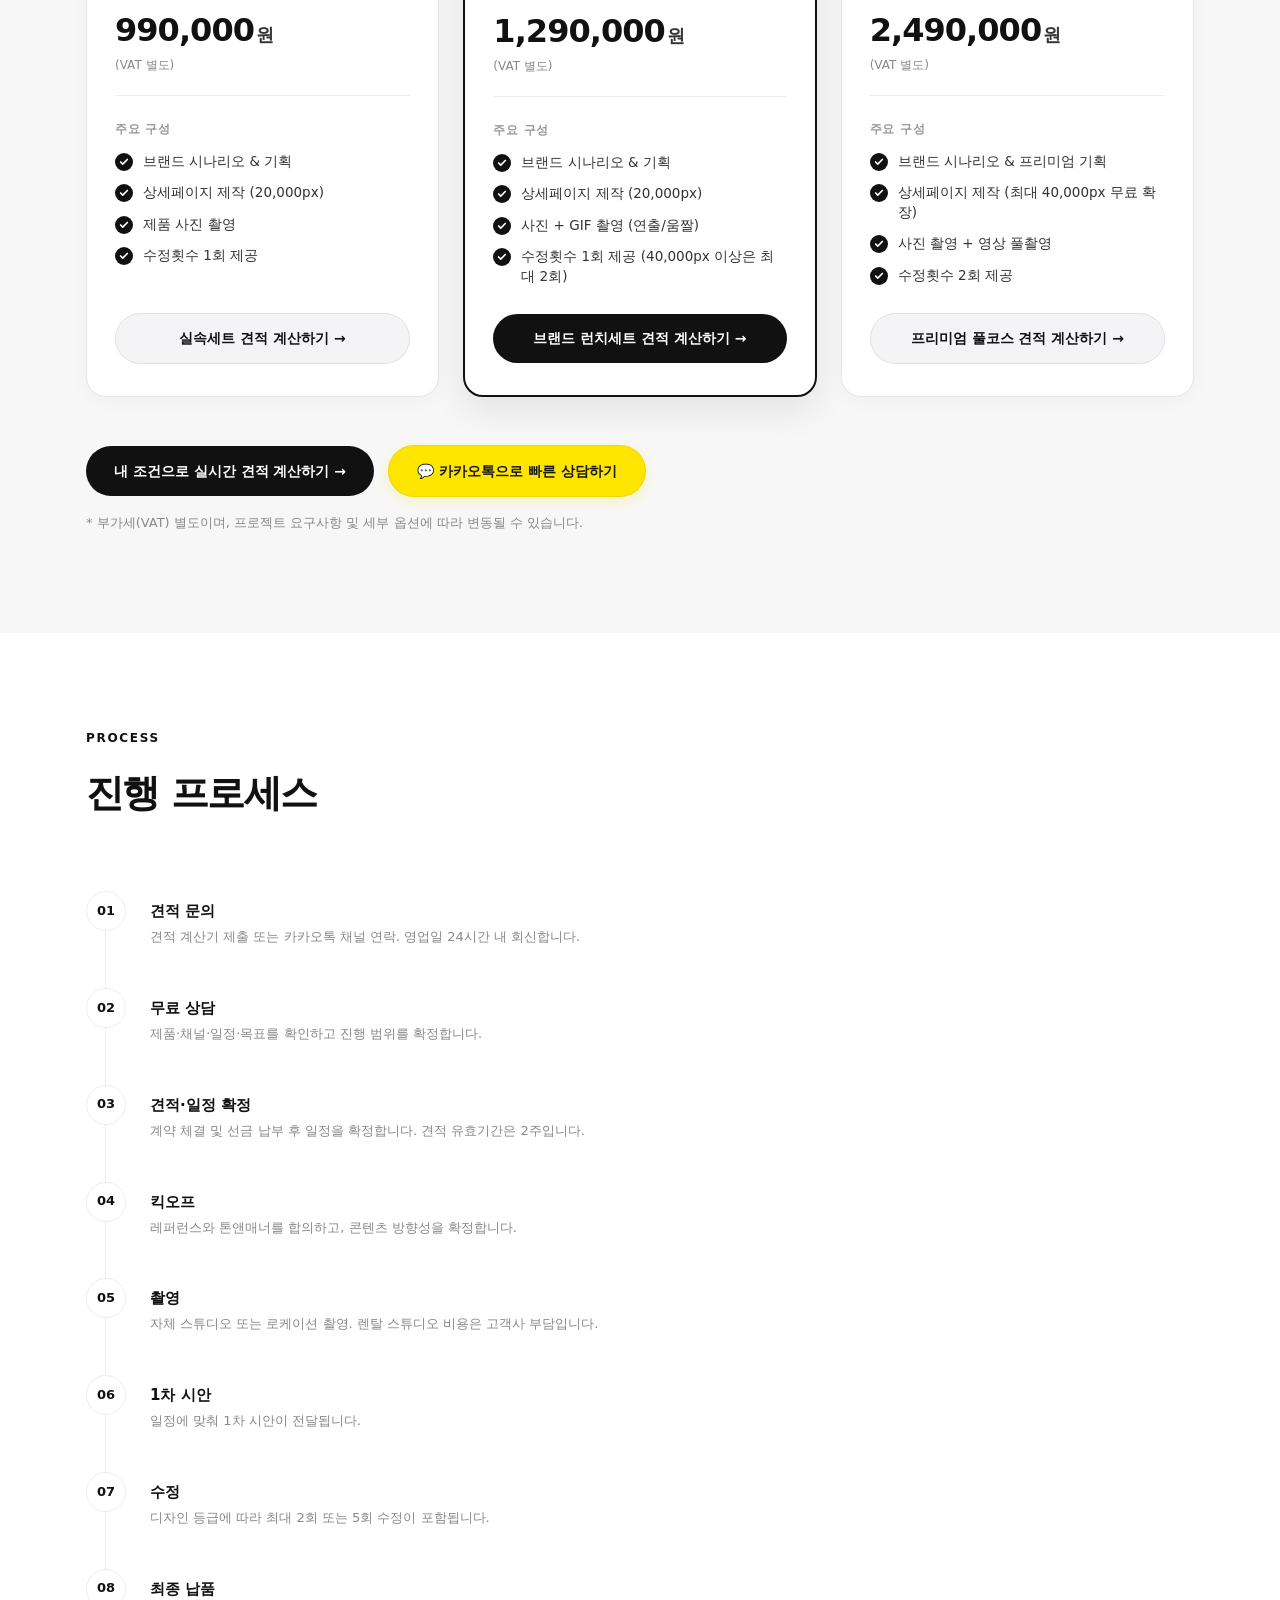
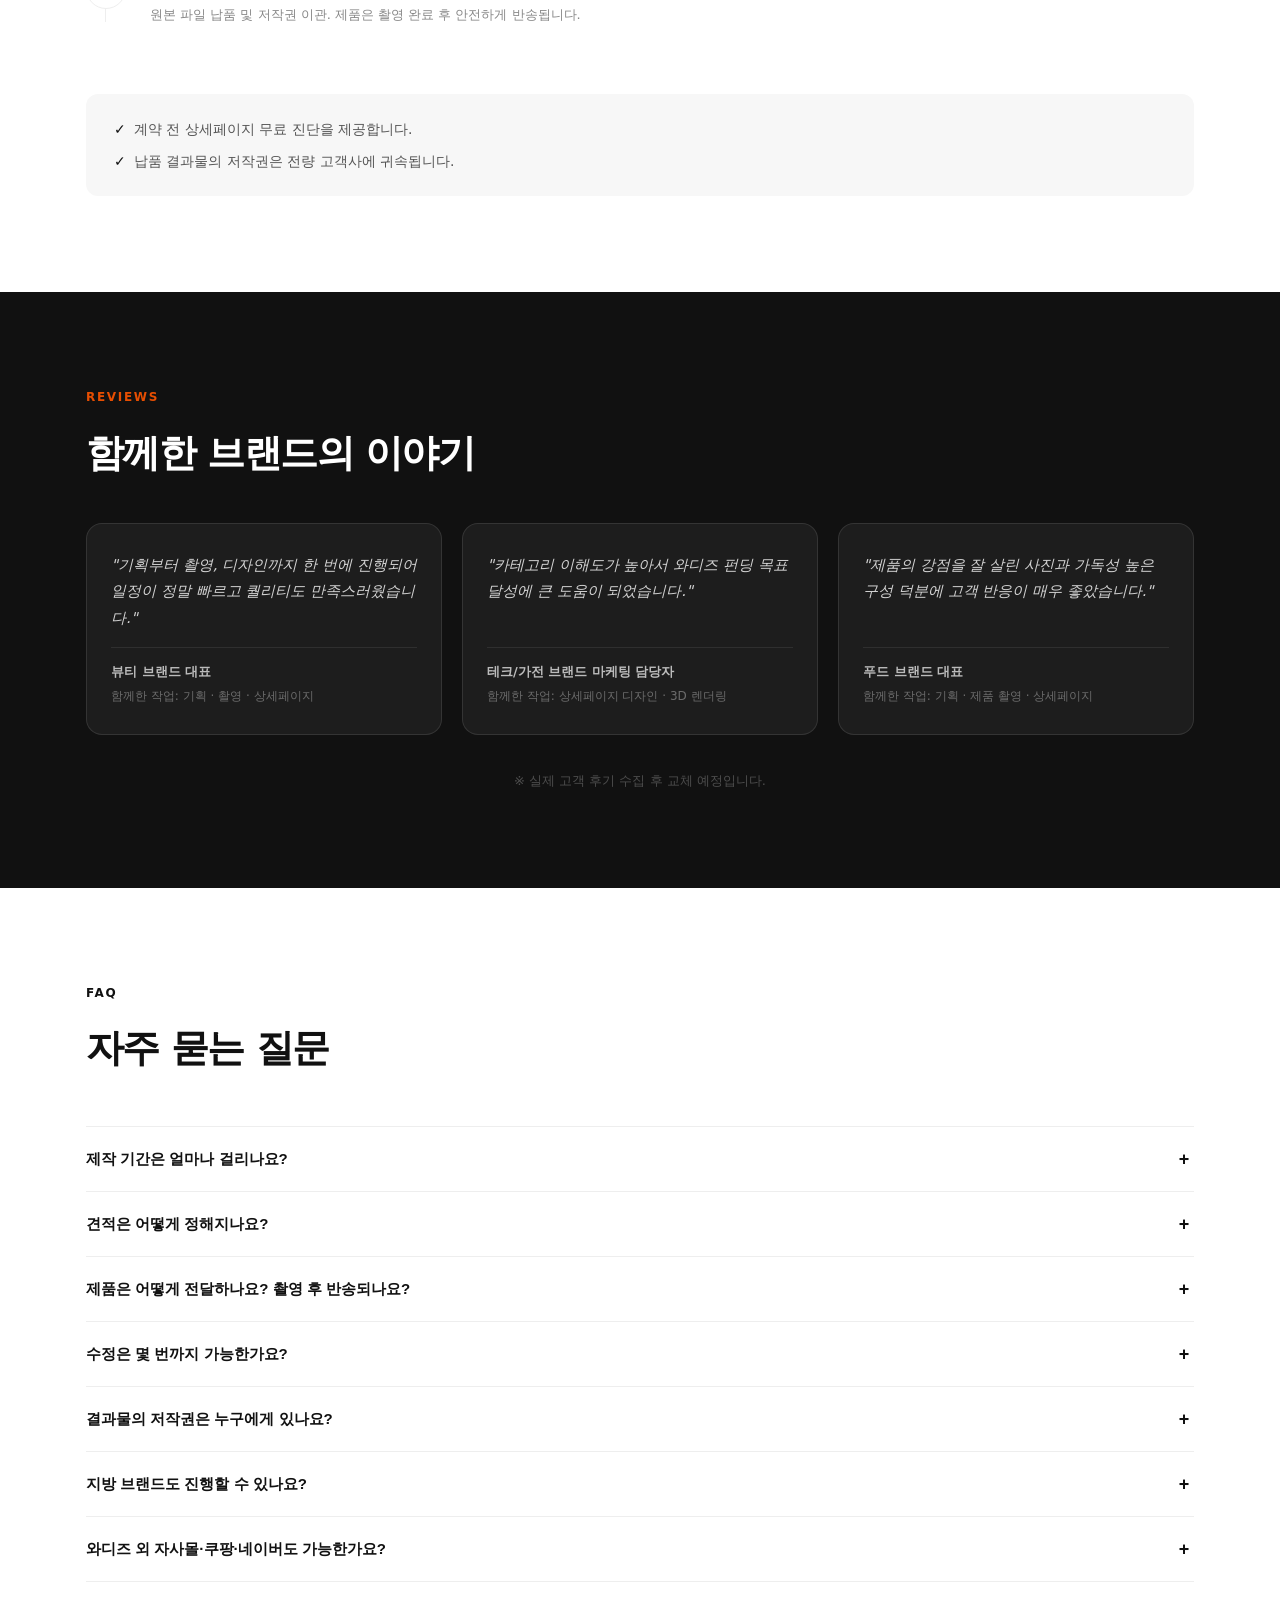
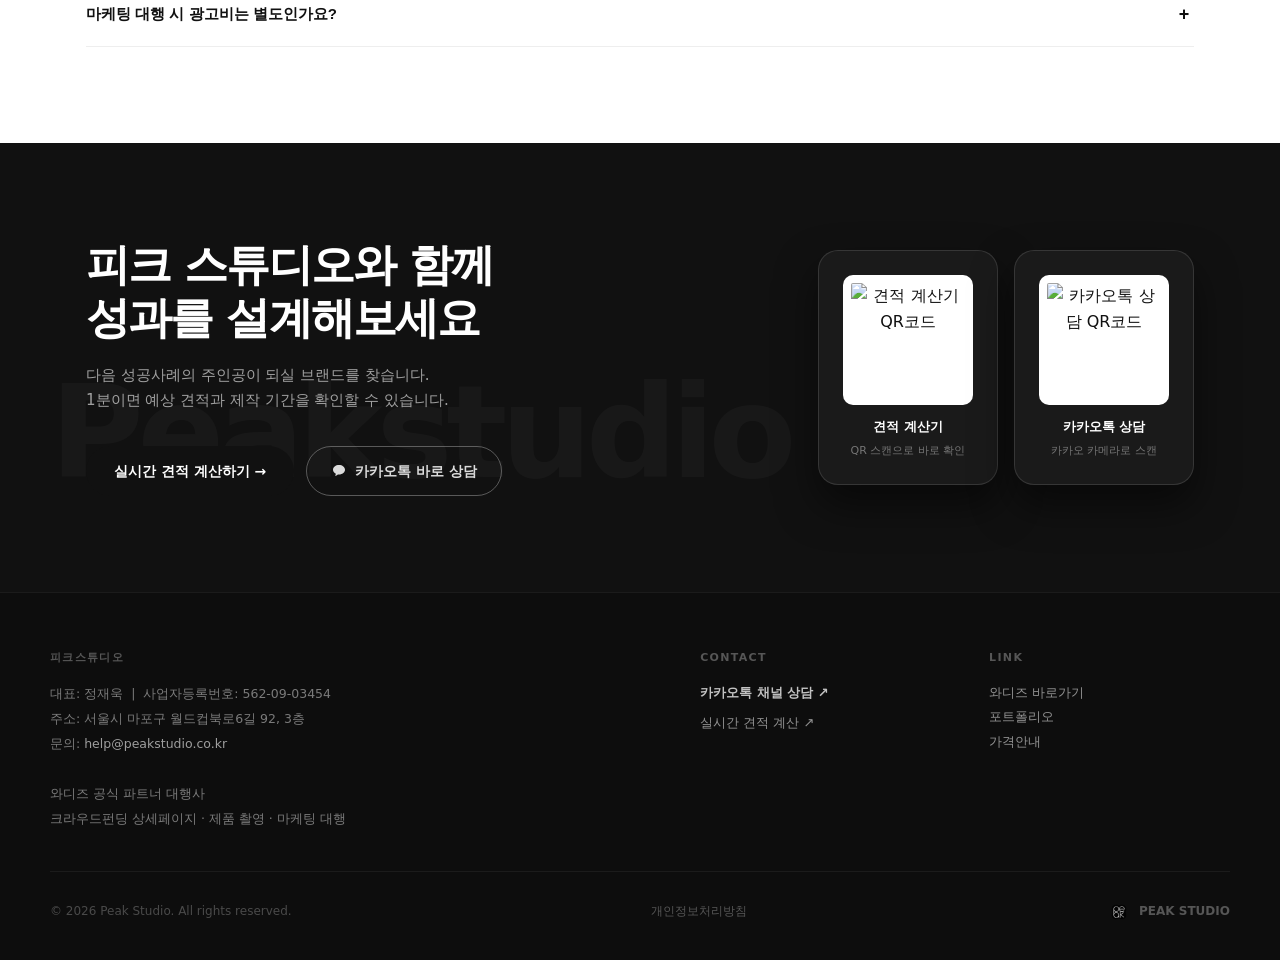
==== commit 44c599ac: "Update price subtext to (VAT 별도) for silsok and brand launch packages" ====
--- a/index.html
+++ b/index.html
@@ -2360,7 +2360,7 @@
             <div>
               <span class="pkg-price">990,000</span><span class="pkg-price-unit">원</span>
             </div>
-            <div class="pkg-price-sub">(VAT 별도 / 2만 픽셀 기준)</div>
+            <div class="pkg-price-sub">(VAT 별도)</div>
           </div>
           <div class="pkg-features-title">주요 구성</div>
           <ul class="pkg-features-list">
@@ -2401,7 +2401,7 @@
             <div>
               <span class="pkg-price">1,290,000</span><span class="pkg-price-unit">원</span>
             </div>
-            <div class="pkg-price-sub">(VAT 별도 / 2만 픽셀 기준)</div>
+            <div class="pkg-price-sub">(VAT 별도)</div>
           </div>
           <div class="pkg-features-title">주요 구성</div>
           <ul class="pkg-features-list">
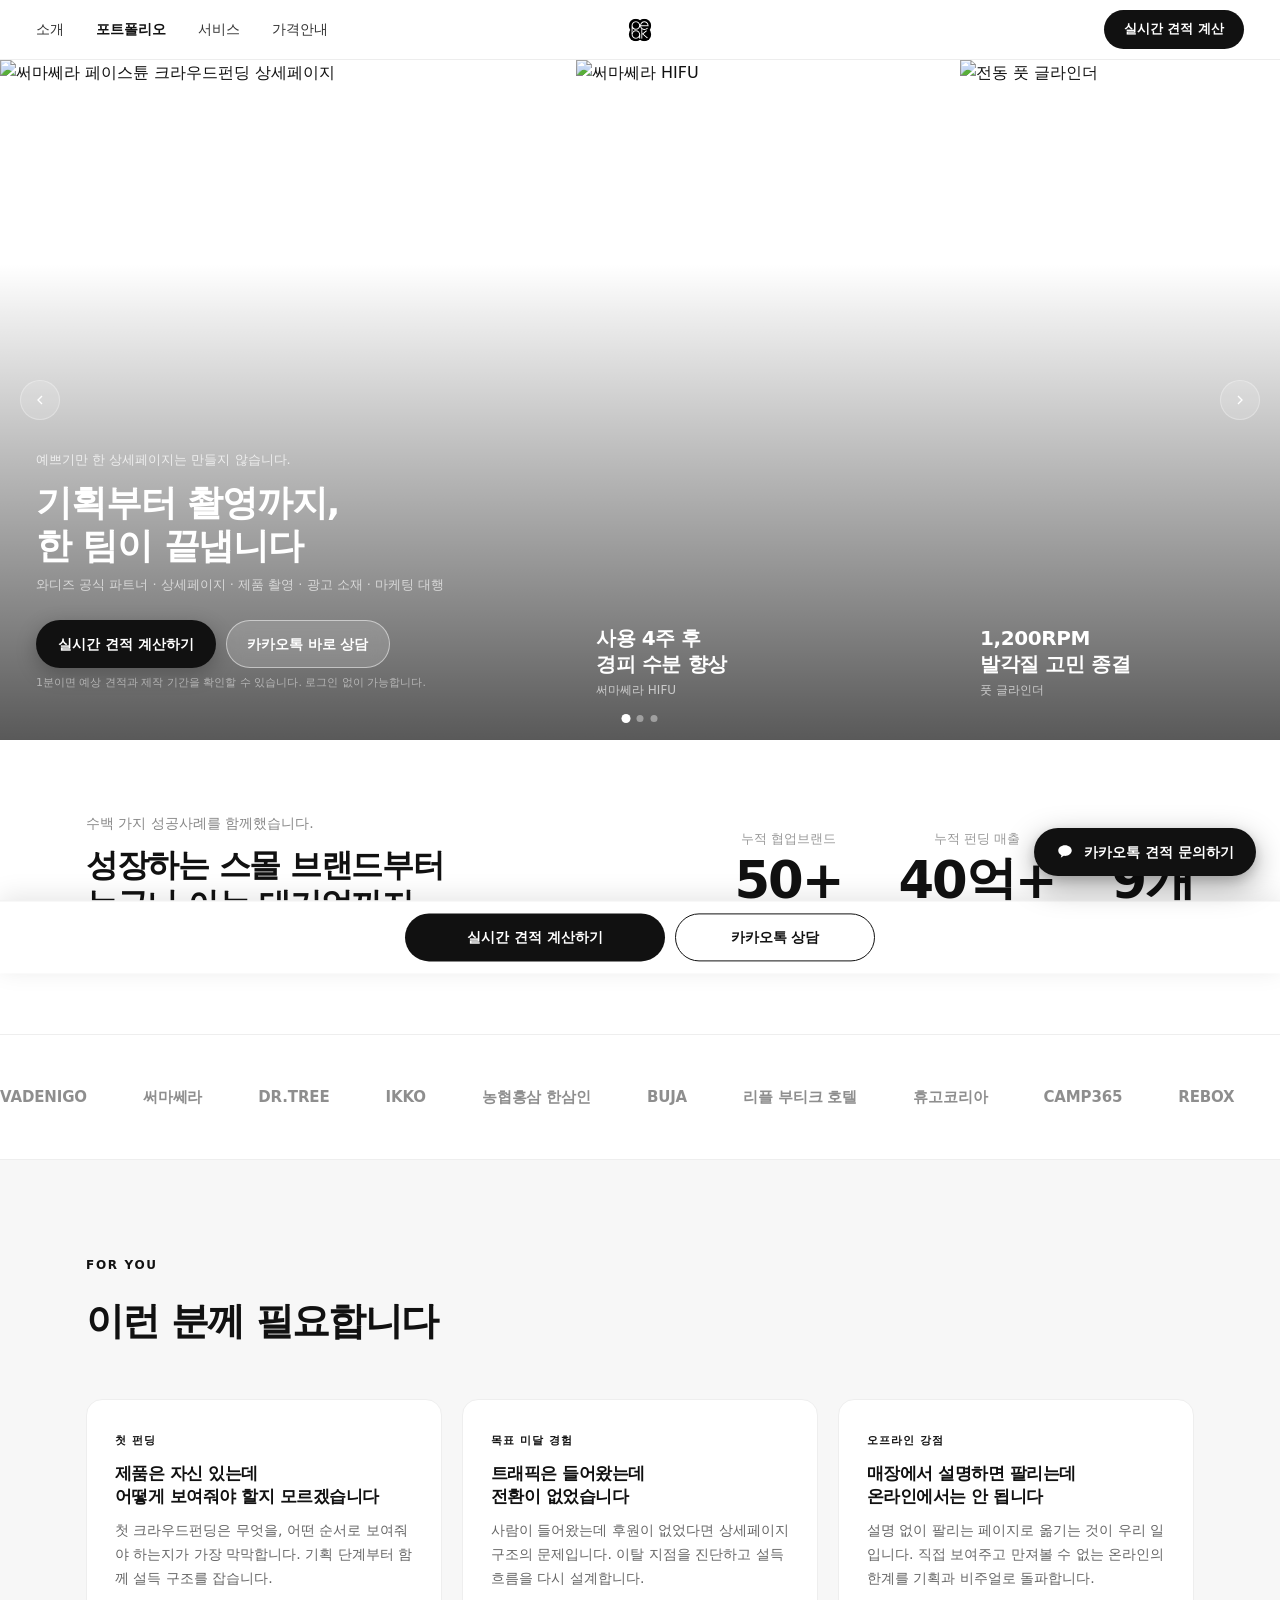
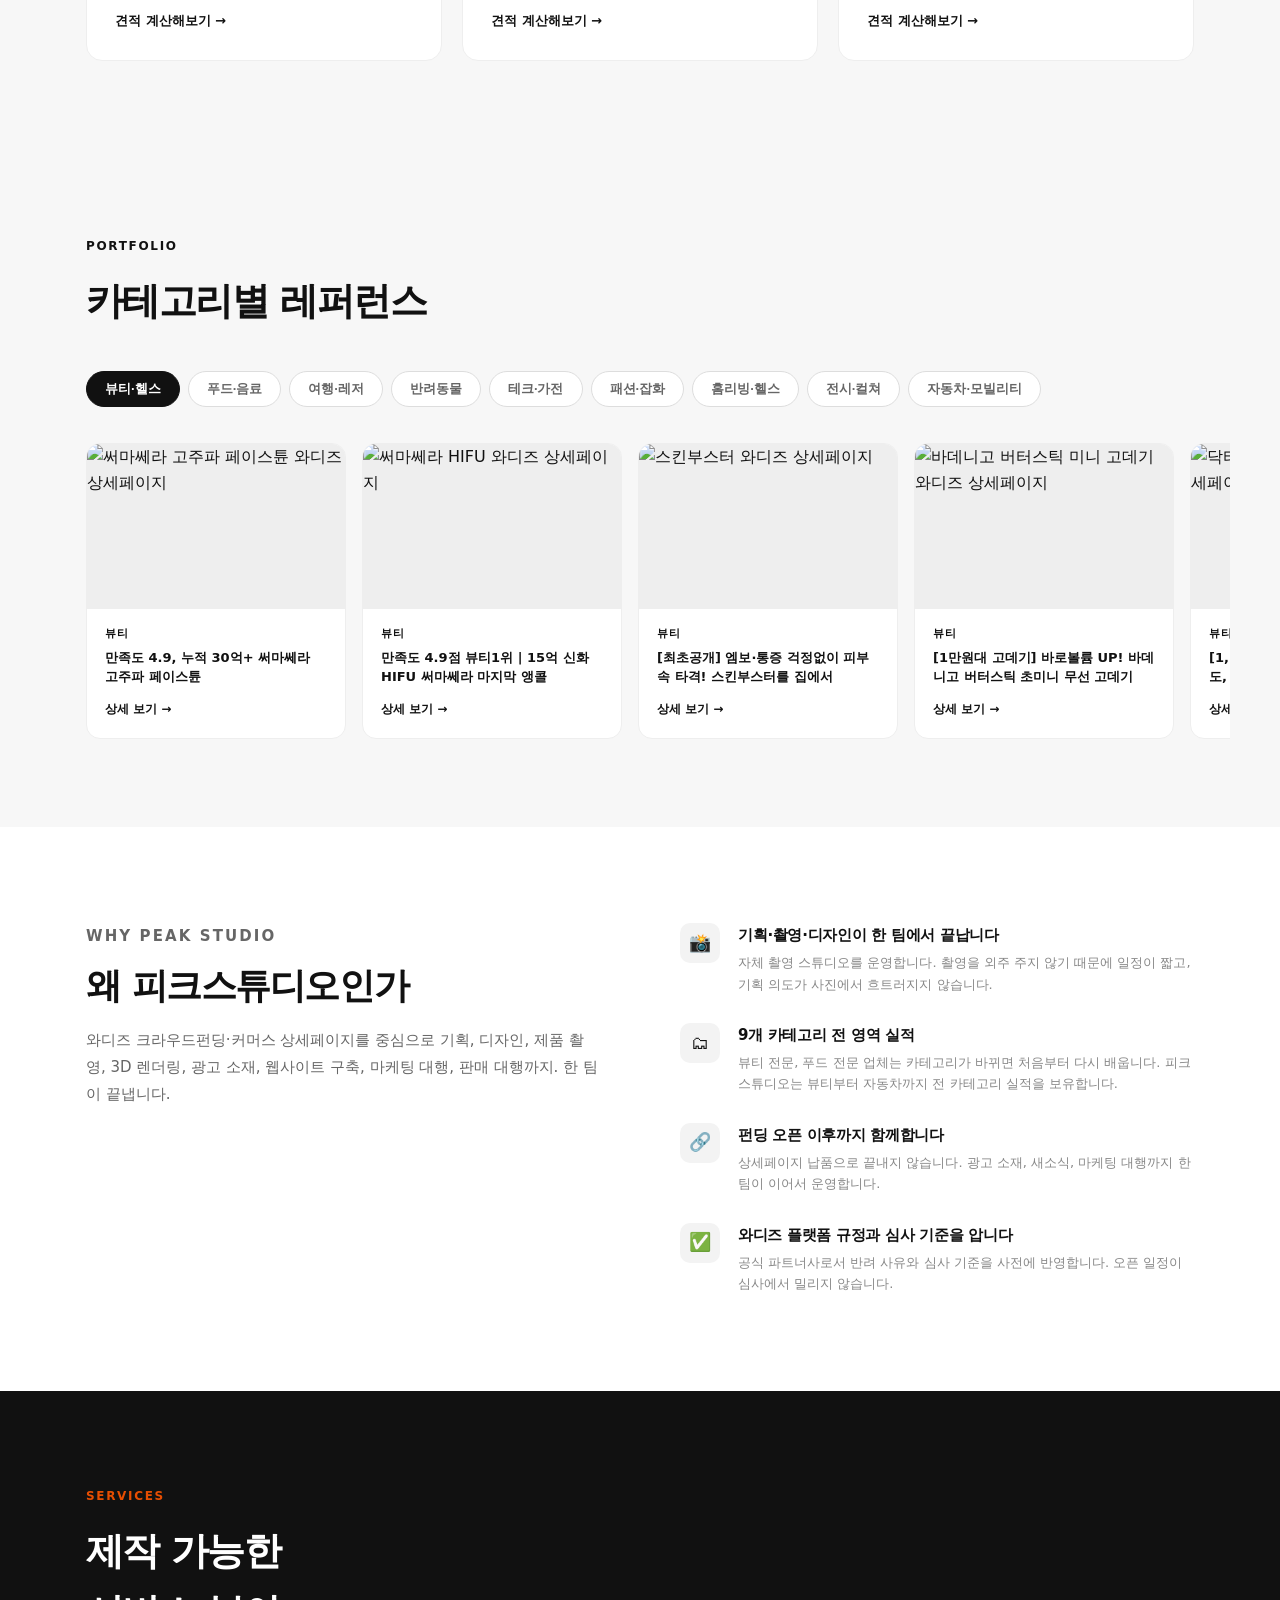
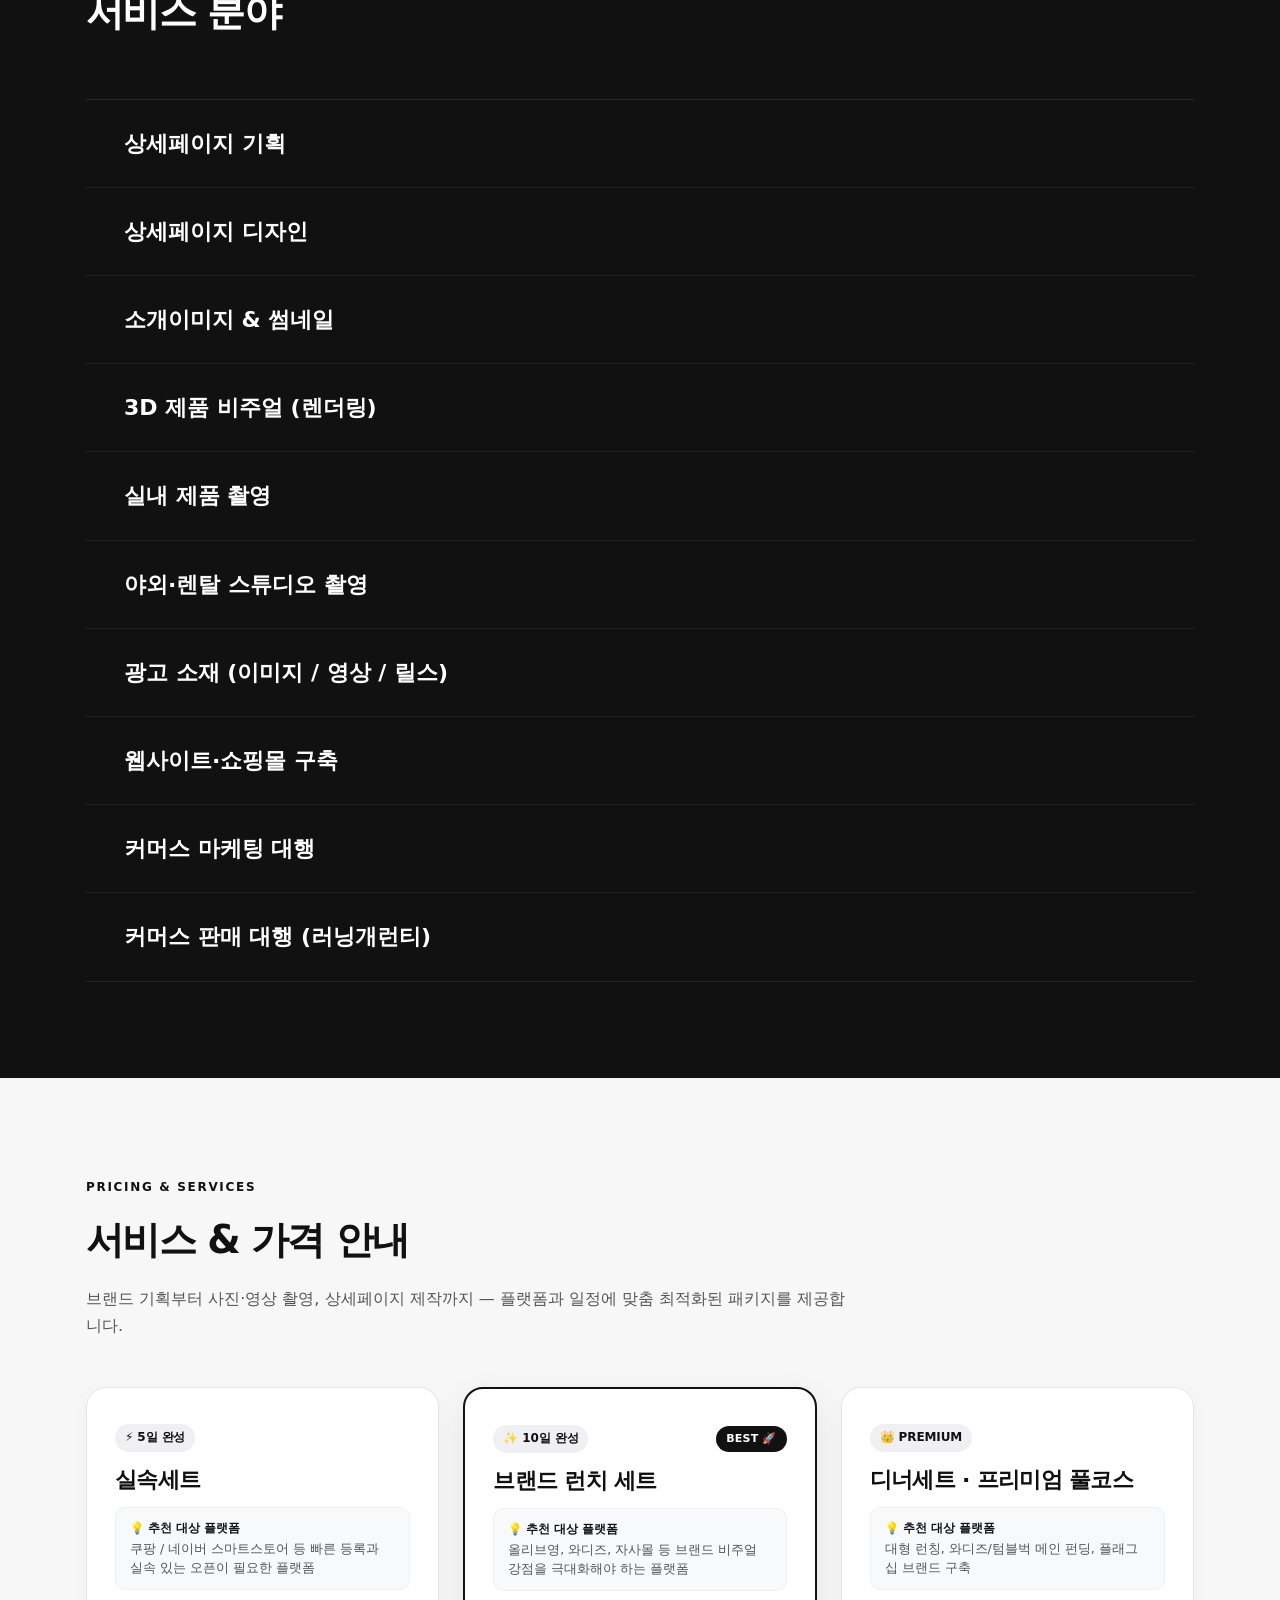
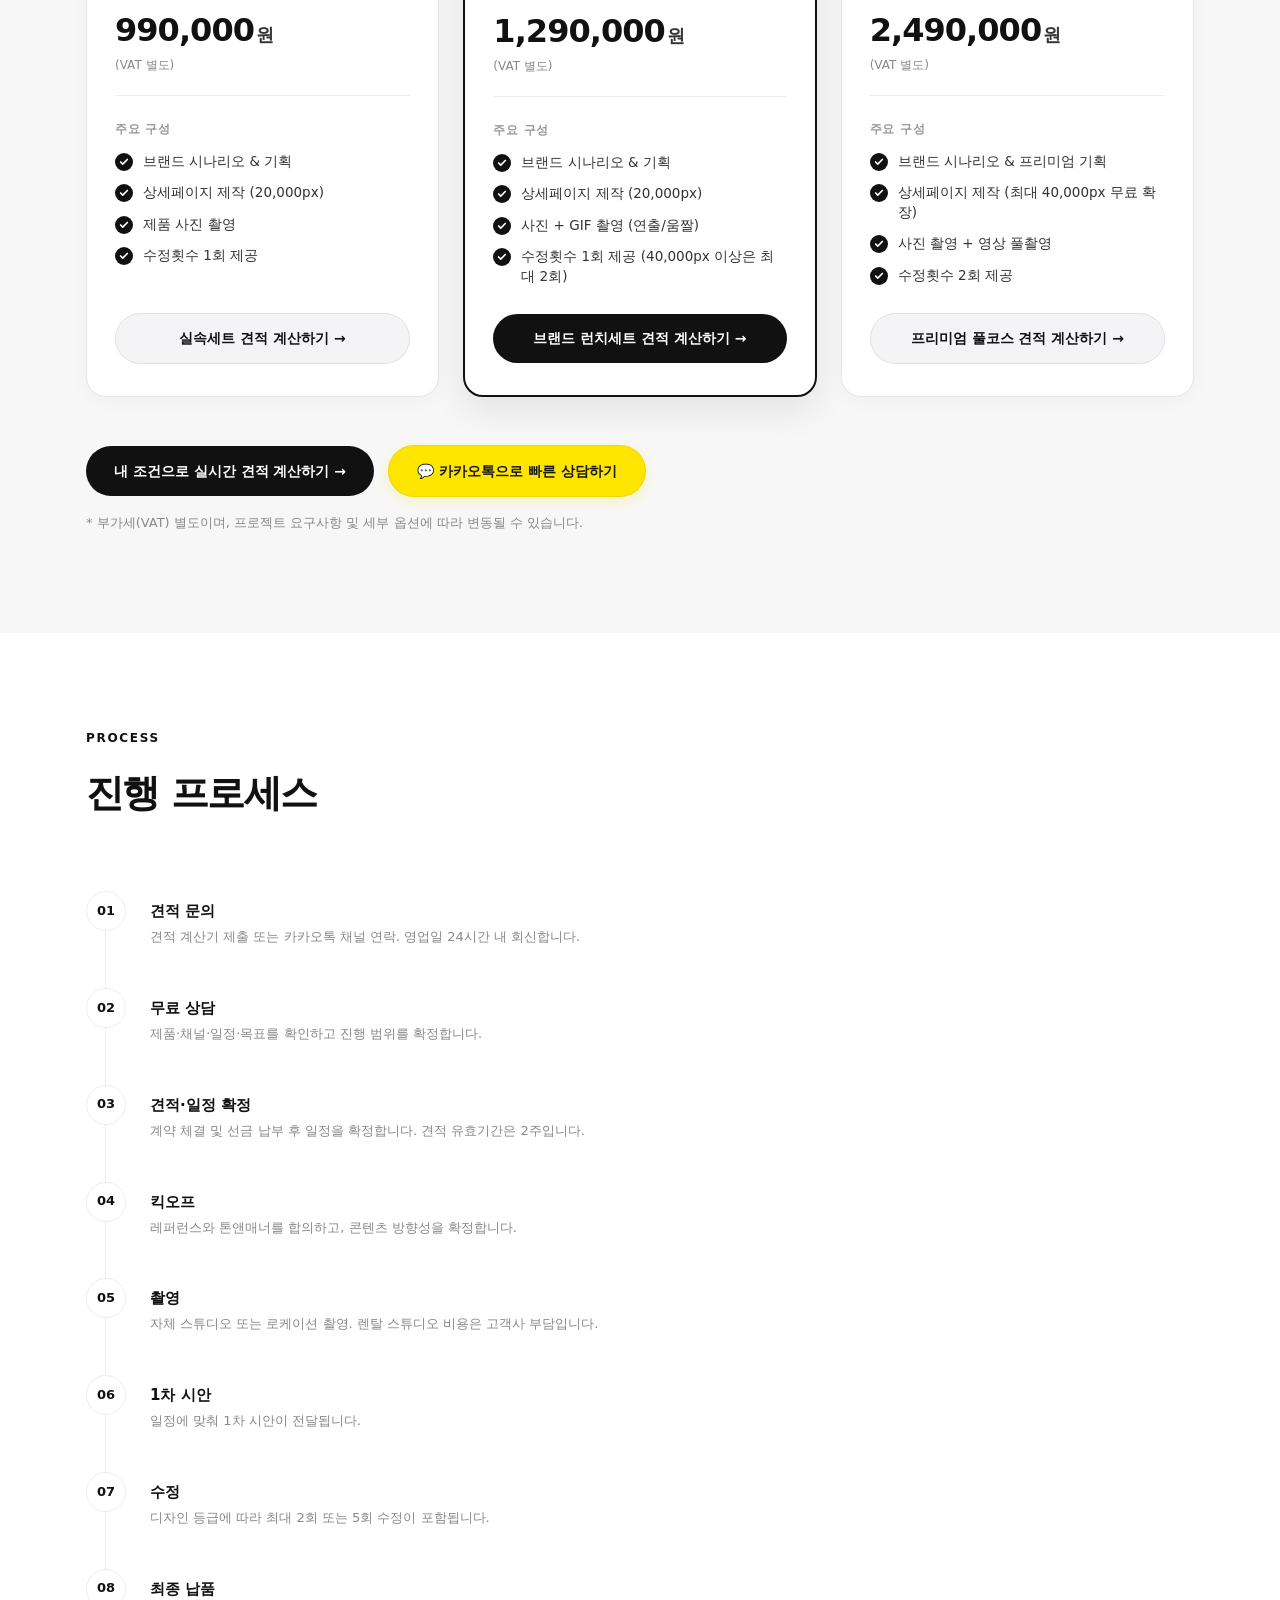
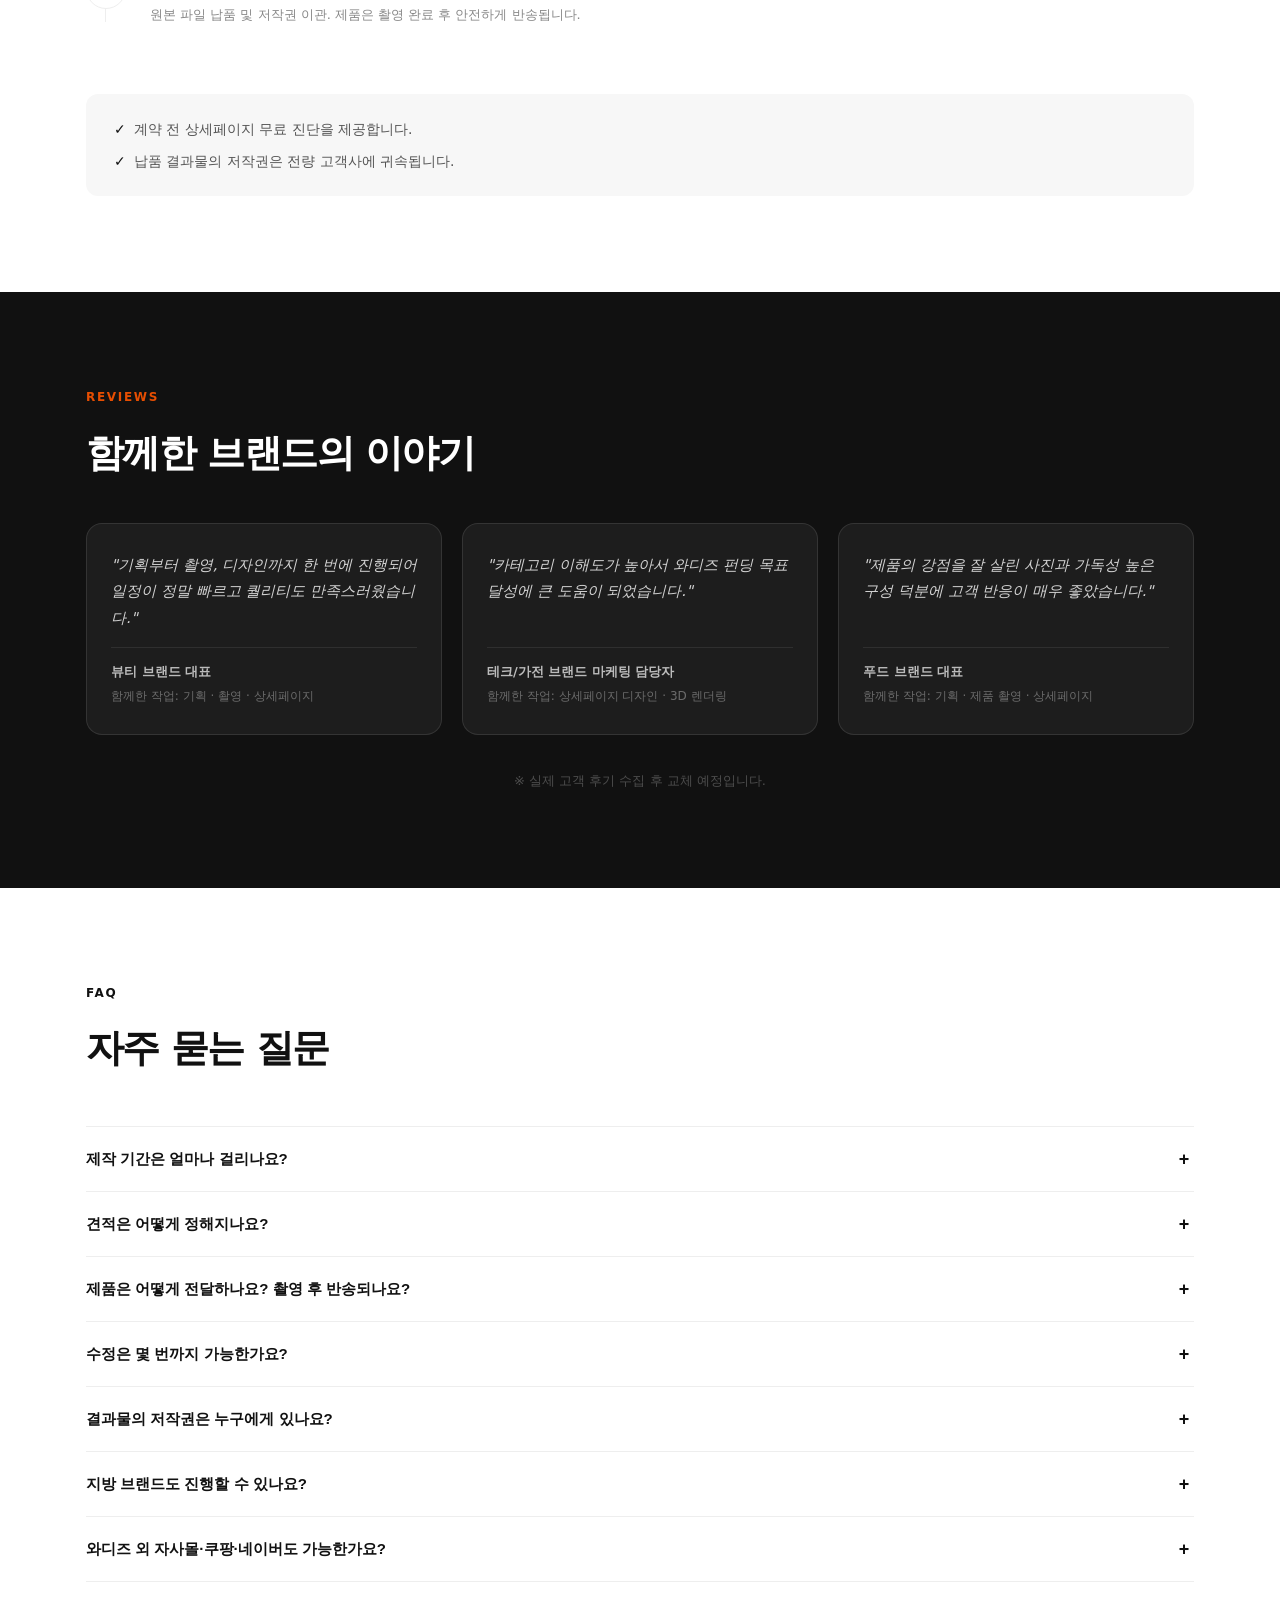
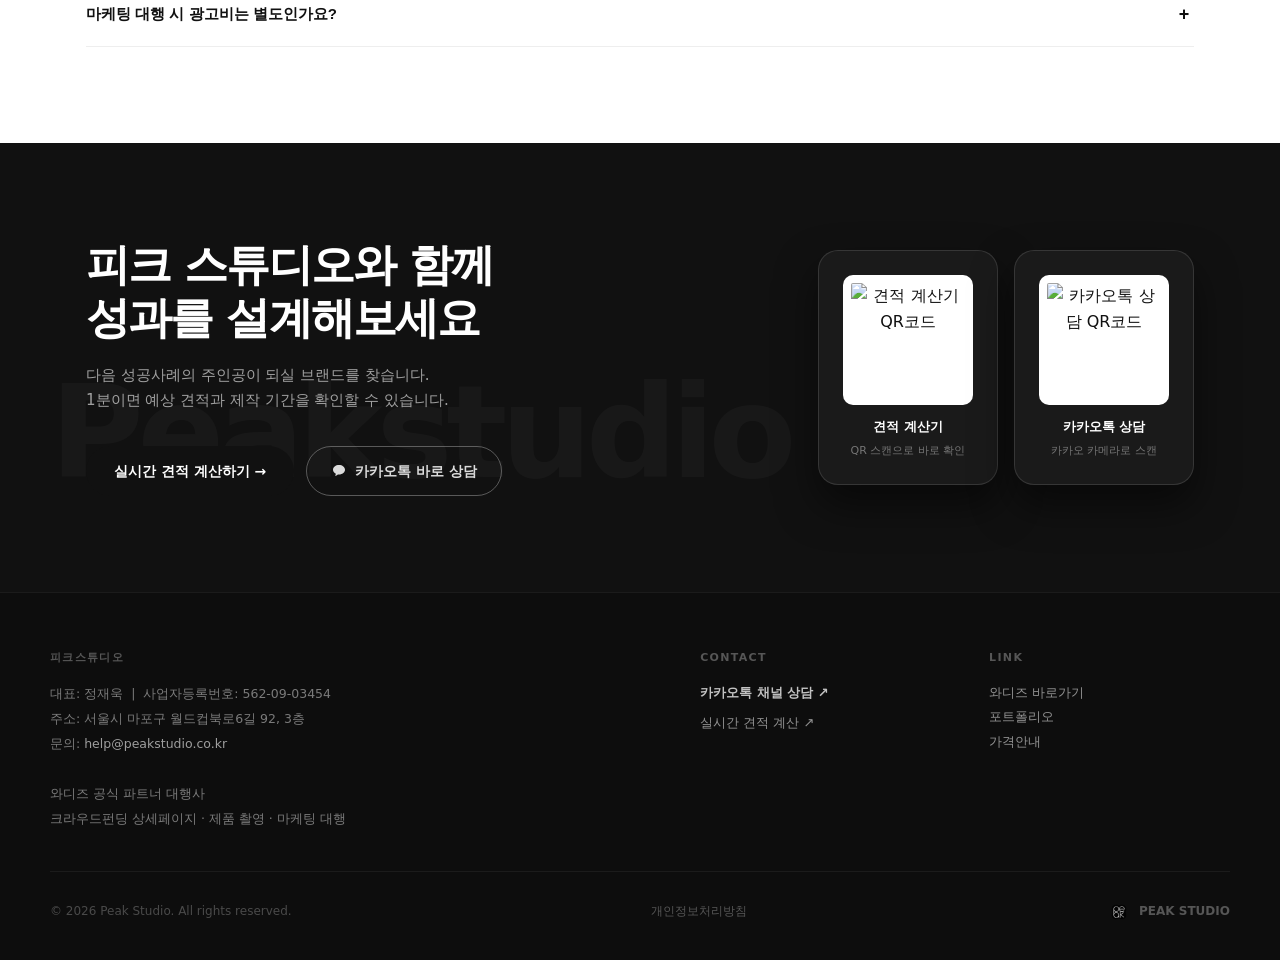
==== commit b2ff6828: "Add new portfolio references from Notion" ====
--- a/index.html
+++ b/index.html
@@ -1862,6 +1862,38 @@
               </div>
             </div>
             <div class="proj-card"
+              data-title="홈 스킨부스터 디바이스"
+              data-cat="뷰티"
+              data-results=""
+              data-scope=""
+              data-wadiz="https://www.wadiz.io/web/wcomingsoon/rwd/424419"
+              data-img="https://cdn-funding-public.wadiz.io/studio/images/2026/10/06/3cc7a61b-b0a9-4938-b466-3eae22296a67.jpeg"
+              tabindex="0" role="button" aria-label="홈 스킨부스터 디바이스 상세보기">
+              <img class="proj-card-img" src="https://cdn-funding-public.wadiz.io/studio/images/2026/10/06/3cc7a61b-b0a9-4938-b466-3eae22296a67.jpeg" alt="스킨부스터 와디즈 상세페이지" loading="lazy"/>
+              <div class="proj-card-body">
+                <div class="proj-card-cat">뷰티</div>
+                <div class="proj-card-title">[최초공개] 엠보·통증 걱정없이 피부 속 타격! 스킨부스터를 집에서</div>
+                <div class="proj-card-scope"></div>
+                <span class="proj-card-link">상세 보기 →</span>
+              </div>
+            </div>
+            <div class="proj-card"
+              data-title="바데니고 버터스틱 고데기"
+              data-cat="뷰티"
+              data-results=""
+              data-scope=""
+              data-wadiz="https://www.wadiz.kr/web/campaign/detail/406128"
+              data-img="https://cdn3.wadiz.kr/studio/images/2026/05/27/2d421b0f-ba51-4408-ad88-2003fece5cd5.jpeg"
+              tabindex="0" role="button" aria-label="바데니고 버터스틱 고데기 상세보기">
+              <img class="proj-card-img" src="https://cdn3.wadiz.kr/studio/images/2026/05/27/2d421b0f-ba51-4408-ad88-2003fece5cd5.jpeg" alt="바데니고 버터스틱 미니 고데기 와디즈 상세페이지" loading="lazy"/>
+              <div class="proj-card-body">
+                <div class="proj-card-cat">뷰티</div>
+                <div class="proj-card-title">[1만원대 고데기] 바로볼륨 UP! 바데니고 버터스틱 초미니 무선 고데기</div>
+                <div class="proj-card-scope"></div>
+                <span class="proj-card-link">상세 보기 →</span>
+              </div>
+            </div>
+            <div class="proj-card"
               data-title="닥터트리 발각질제거기"
               data-cat="뷰티"
               data-results=""
@@ -1902,6 +1934,38 @@
         <div class="cards-scroll">
           <div class="cards-track">
             <div class="proj-card"
+              data-title="리포셀 N큐샷"
+              data-cat="푸드"
+              data-results=""
+              data-scope=""
+              data-wadiz="https://www.wadiz.kr/web/wcomingsoon/rwd/411723"
+              data-img="https://cdn3.wadiz.kr/studio/images/2026/07/29/46165aca-6eb2-4ce6-8f4e-0f39d90d7323.jpeg"
+              tabindex="0" role="button" aria-label="리포셀 N큐샷 상세보기">
+              <img class="proj-card-img" src="https://cdn3.wadiz.kr/studio/images/2026/07/29/46165aca-6eb2-4ce6-8f4e-0f39d90d7323.jpeg" alt="리포셀 N큐샷 와디즈 상세페이지" loading="lazy"/>
+              <div class="proj-card-body">
+                <div class="proj-card-cat">푸드</div>
+                <div class="proj-card-title">[앵콜] 탈모약 고민이라면 득모 체질 개선부터 | 리포셀 N큐샷</div>
+                <div class="proj-card-scope"></div>
+                <span class="proj-card-link">상세 보기 →</span>
+              </div>
+            </div>
+            <div class="proj-card"
+              data-title="미홍 살균탁주 전통주"
+              data-cat="푸드"
+              data-results=""
+              data-scope=""
+              data-wadiz="https://www.wadiz.io/web/campaign/detail/398261"
+              data-img="https://cdn3.wadiz.kr/studio/images/2026/05/06/398af659-d7b9-4d3b-aff0-4199919231f1.jpeg"
+              tabindex="0" role="button" aria-label="미홍 전통주 상세보기">
+              <img class="proj-card-img" src="https://cdn3.wadiz.kr/studio/images/2026/05/06/398af659-d7b9-4d3b-aff0-4199919231f1.jpeg" alt="미홍 전통주 와디즈 상세페이지" loading="lazy"/>
+              <div class="proj-card-body">
+                <div class="proj-card-cat">푸드</div>
+                <div class="proj-card-title">[주류대상 수상] 이렇게 예쁜 전통주봤어? 파티, 선물할때 나는 미홍!</div>
+                <div class="proj-card-scope"></div>
+                <span class="proj-card-link">상세 보기 →</span>
+              </div>
+            </div>
+            <div class="proj-card"
               data-title="한삼인 천작환"
               data-cat="푸드"
               data-results=""
@@ -2022,6 +2086,22 @@
               </div>
             </div>
             <div class="proj-card"
+              data-title="애착웨건"
+              data-cat="여행레저"
+              data-results=""
+              data-scope=""
+              data-wadiz="https://www.wadiz.kr/web/campaign/detail/228078"
+              data-img="https://cdn3.wadiz.kr/studio/images/2025/05/27/1a1f7268-dd73-4b82-8cb1-48d5832efa8b.jpeg"
+              tabindex="0" role="button" aria-label="애착웨건 상세보기">
+              <img class="proj-card-img" src="https://cdn3.wadiz.kr/studio/images/2025/05/27/1a1f7268-dd73-4b82-8cb1-48d5832efa8b.jpeg" alt="애착웨건 와디즈 상세페이지" loading="lazy"/>
+              <div class="proj-card-body">
+                <div class="proj-card-cat">여행레저</div>
+                <div class="proj-card-title">[대형견, 다견 엄마아빠 필수템] 120kg도 문제없는 애착웨건 등장!</div>
+                <div class="proj-card-scope"></div>
+                <span class="proj-card-link">상세 보기 →</span>
+              </div>
+            </div>
+            <div class="proj-card"
               data-title="리박스 혁신장작"
               data-cat="여행레저"
               data-results=""
@@ -2086,6 +2166,22 @@
               </div>
             </div>
             <div class="proj-card"
+              data-title="바데니고 에어허그 쿨"
+              data-cat="테크가전"
+              data-results=""
+              data-scope=""
+              data-wadiz="https://www.wadiz.kr/web/campaign/detail/396755"
+              data-img="https://cdn3.wadiz.kr/studio/images/2026/05/04/a18b9236-1e42-462b-8d2c-34d01644a5ff.jpeg"
+              tabindex="0" role="button" aria-label="바데니고 에어허그 쿨 상세보기">
+              <img class="proj-card-img" src="https://cdn3.wadiz.kr/studio/images/2026/05/04/a18b9236-1e42-462b-8d2c-34d01644a5ff.jpeg" alt="바데니고 에어허그 쿨 와디즈 상세페이지" loading="lazy"/>
+              <div class="proj-card-body">
+                <div class="proj-card-cat">테크가전</div>
+                <div class="proj-card-title">여기 얼음동굴 아니죠? | 부드럽지만 소름 돋게 시원한 손풍기 등장!</div>
+                <div class="proj-card-scope"></div>
+                <span class="proj-card-link">상세 보기 →</span>
+              </div>
+            </div>
+            <div class="proj-card"
               data-title="무소음 두유제조기"
               data-cat="테크가전"
               data-results=""
@@ -2101,6 +2197,22 @@
                 <span class="proj-card-link">상세 보기 →</span>
               </div>
             </div>
+            <div class="proj-card"
+              data-title="에어핏 보이스 서큘레이터"
+              data-cat="테크가전"
+              data-results=""
+              data-scope=""
+              data-wadiz="https://www.wadiz.io/web/campaign/detail/410148"
+              data-img="https://cdn3.wadiz.kr/studio/images/2026/07/01/1c4a802c-6175-4d5f-b1d8-29cc0b04a0bf.jpeg"
+              tabindex="0" role="button" aria-label="에어핏 보이스 서큘레이터 상세보기">
+              <img class="proj-card-img" src="https://cdn3.wadiz.kr/studio/images/2026/07/01/1c4a802c-6175-4d5f-b1d8-29cc0b04a0bf.jpeg" alt="에어핏 보이스 서큘레이터 와디즈 상세페이지" loading="lazy"/>
+              <div class="proj-card-body">
+                <div class="proj-card-cat">테크가전</div>
+                <div class="proj-card-title">[8만원대] 환기안되는장마철 서큘레이터로 냉방비 잡고 공기순환까지 에어핏</div>
+                <div class="proj-card-scope"></div>
+                <span class="proj-card-link">상세 보기 →</span>
+              </div>
+            </div>
           </div>
         </div>
       </div>
@@ -2126,6 +2238,22 @@
               </div>
             </div>
             <div class="proj-card"
+              data-title="VS-011 선글라스"
+              data-cat="패션잡화"
+              data-results=""
+              data-scope=""
+              data-wadiz="https://www.wadiz.kr/web/wcomingsoon/rwd/395220"
+              data-img="https://cdn3.wadiz.kr/studio/images/2026/03/10/b34d88ef-8787-4855-ad75-ece6589ac29e.jpeg"
+              tabindex="0" role="button" aria-label="VS-011 선글라스 상세보기">
+              <img class="proj-card-img" src="https://cdn3.wadiz.kr/studio/images/2026/03/10/b34d88ef-8787-4855-ad75-ece6589ac29e.jpeg" alt="VS-011 선글라스 와디즈 상세페이지" loading="lazy"/>
+              <div class="proj-card-body">
+                <div class="proj-card-cat">패션잡화</div>
+                <div class="proj-card-title">4만원대ㅣ눈부심과 가격거품 삭제. 선명함과 퀄리티만 남겼어요 VS-011</div>
+                <div class="proj-card-scope"></div>
+                <span class="proj-card-link">상세 보기 →</span>
+              </div>
+            </div>
+            <div class="proj-card"
               data-title="코럴리프 가방"
               data-cat="패션잡화"
               data-results=""
@@ -2141,22 +2269,6 @@
                 <span class="proj-card-link">상세 보기 →</span>
               </div>
             </div>
-            <div class="proj-card"
-              data-title="VS-011 선글라스"
-              data-cat="패션잡화"
-              data-results=""
-              data-scope=""
-              data-wadiz="https://www.wadiz.kr/web/wcomingsoon/rwd/395220"
-              data-img="https://cdn3.wadiz.kr/studio/images/2026/03/10/b34d88ef-8787-4855-ad75-ece6589ac29e.jpeg"
-              tabindex="0" role="button" aria-label="VS-011 선글라스 상세보기">
-              <img class="proj-card-img" src="https://cdn3.wadiz.kr/studio/images/2026/03/10/b34d88ef-8787-4855-ad75-ece6589ac29e.jpeg" alt="VS-011 선글라스 와디즈 상세페이지" loading="lazy"/>
-              <div class="proj-card-body">
-                <div class="proj-card-cat">패션잡화</div>
-                <div class="proj-card-title">4만원대ㅣ눈부심과 가격거품 삭제. 선명함과 퀄리티만 남겼어요 VS-011</div>
-                <div class="proj-card-scope"></div>
-                <span class="proj-card-link">상세 보기 →</span>
-              </div>
-            </div>
           </div>
         </div>
       </div>
@@ -2166,6 +2278,22 @@
         <div class="cards-scroll">
           <div class="cards-track">
             <div class="proj-card"
+              data-title="하이퍼케어 산후 회복 디바이스"
+              data-cat="홈리빙"
+              data-results=""
+              data-scope=""
+              data-wadiz="https://www.wadiz.io/web/campaign/detail/398959"
+              data-img="https://cdn3.wadiz.kr/studio/images/2026/04/27/f95e29ba-7a39-47ee-a1bd-23f040ef0d49.jpeg"
+              tabindex="0" role="button" aria-label="하이퍼케어 산후 회복 디바이스 상세보기">
+              <img class="proj-card-img" src="https://cdn3.wadiz.kr/studio/images/2026/04/27/f95e29ba-7a39-47ee-a1bd-23f040ef0d49.jpeg" alt="하이퍼케어 산후 회복 디바이스 와디즈 상세페이지" loading="lazy"/>
+              <div class="proj-card-body">
+                <div class="proj-card-cat">홈리빙</div>
+                <div class="proj-card-title">강남 조리원의 VIP 케어를 집에서 [프리미엄 산후 회복 디바이스]</div>
+                <div class="proj-card-scope"></div>
+                <span class="proj-card-link">상세 보기 →</span>
+              </div>
+            </div>
+            <div class="proj-card"
               data-title="탄다 사이클"
               data-cat="홈리빙"
               data-results=""
@@ -2182,6 +2310,22 @@
               </div>
             </div>
             <div class="proj-card"
+              data-title="탄다 사이클 홈트"
+              data-cat="홈리빙"
+              data-results=""
+              data-scope=""
+              data-wadiz="https://www.wadiz.kr/web/campaign/detail/383991"
+              data-img="https://cdn3.wadiz.kr/studio/images/2025/12/15/aa84a356-d6cb-4e1b-9782-98783b113b83.jpeg"
+              tabindex="0" role="button" aria-label="탄다 사이클 홈트 상세보기">
+              <img class="proj-card-img" src="https://cdn3.wadiz.kr/studio/images/2025/12/15/aa84a356-d6cb-4e1b-9782-98783b113b83.jpeg" alt="탄다 사이클 실내 홈트 와디즈 상세페이지" loading="lazy"/>
+              <div class="proj-card-body">
+                <div class="proj-card-cat">홈리빙</div>
+                <div class="proj-card-title">[탄다 사이클] 저소음! 컴팩트 사이즈! 칼로리 삭제! 땀샘 폭발 홈트</div>
+                <div class="proj-card-scope"></div>
+                <span class="proj-card-link">상세 보기 →</span>
+              </div>
+            </div>
+            <div class="proj-card"
               data-title="메리노울 양모매트"
               data-cat="홈리빙"
               data-results=""
@@ -2229,6 +2373,38 @@
       <div class="cat-panel" id="cat-auto" role="tabpanel">
         <div class="cards-scroll">
           <div class="cards-track">
+            <div class="proj-card"
+              data-title="파인드라이브 시네마"
+              data-cat="자동차·모빌리티"
+              data-results=""
+              data-scope=""
+              data-wadiz="https://www.wadiz.io/web/campaign/detail/408890"
+              data-img="https://cdn3.wadiz.kr/studio/images/2026/06/14/211805e8-7811-48cc-a659-d3fd366880a7.jpeg"
+              tabindex="0" role="button" aria-label="파인드라이브 시네마 상세보기">
+              <img class="proj-card-img" src="https://cdn3.wadiz.kr/studio/images/2026/06/14/211805e8-7811-48cc-a659-d3fd366880a7.jpeg" alt="파인드라이브 시네마 와디즈 상세페이지" loading="lazy"/>
+              <div class="proj-card-body">
+                <div class="proj-card-cat">자동차·모빌리티</div>
+                <div class="proj-card-title">이거 하나면 X플릭스에 너튜브까지? 내차를 스마트TV로, CINEMA</div>
+                <div class="proj-card-scope"></div>
+                <span class="proj-card-link">상세 보기 →</span>
+              </div>
+            </div>
+            <div class="proj-card"
+              data-title="코모바이크 울트라9"
+              data-cat="자동차·모빌리티"
+              data-results=""
+              data-scope=""
+              data-wadiz="https://www.wadiz.kr/web/campaign/detail/405861"
+              data-img="https://cdn3.wadiz.kr/studio/images/2026/06/05/431ec662-88b1-4db4-bfac-bdc23bb52b2b.jpeg"
+              tabindex="0" role="button" aria-label="코모바이크 울트라9 상세보기">
+              <img class="proj-card-img" src="https://cdn3.wadiz.kr/studio/images/2026/06/05/431ec662-88b1-4db4-bfac-bdc23bb52b2b.jpeg" alt="코모바이크 울트라9 전기자전거 와디즈 상세페이지" loading="lazy"/>
+              <div class="proj-card-body">
+                <div class="proj-card-cat">자동차·모빌리티</div>
+                <div class="proj-card-title">[풀스펙 끝판왕 전기자전거] 코모바이크 울트라9 출시!</div>
+                <div class="proj-card-scope"></div>
+                <span class="proj-card-link">상세 보기 →</span>
+              </div>
+            </div>
             <div class="proj-card"
               data-title="연비상승 첨가제"
               data-cat="자동차·모빌리티"
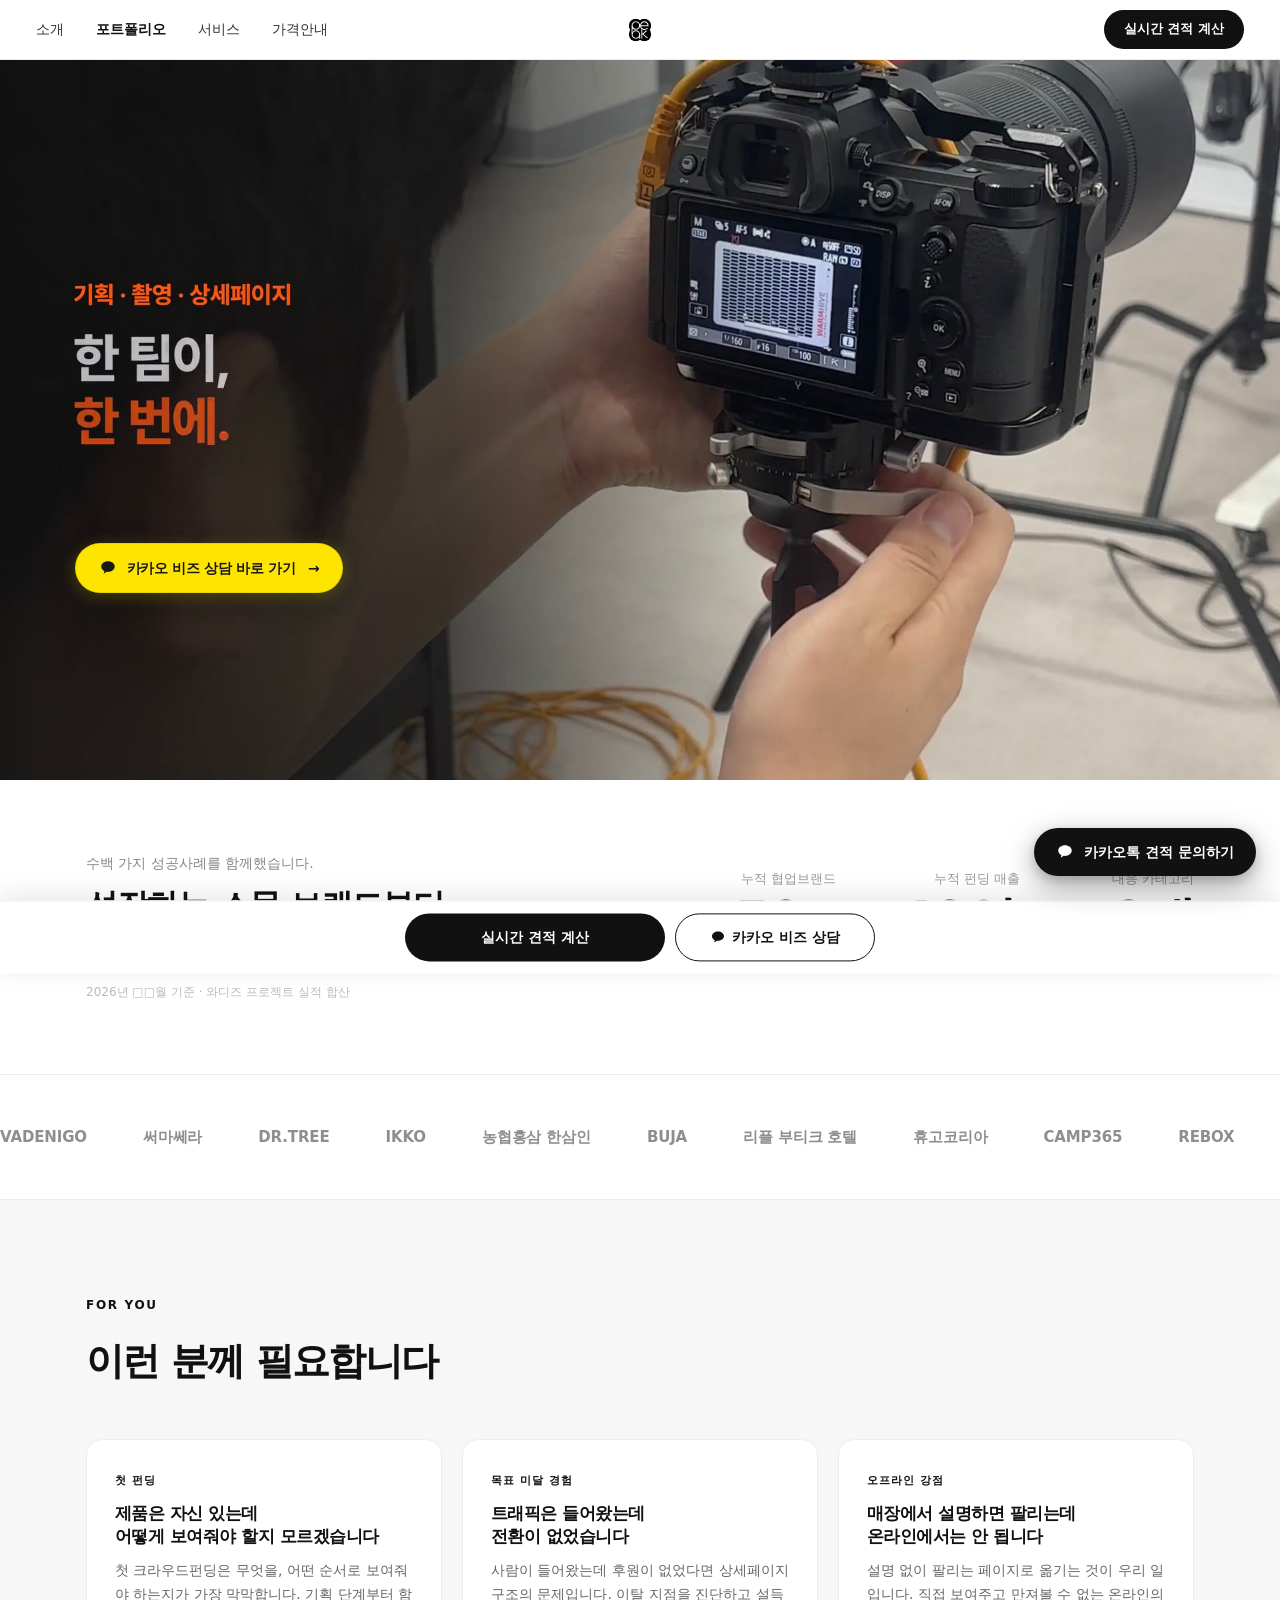
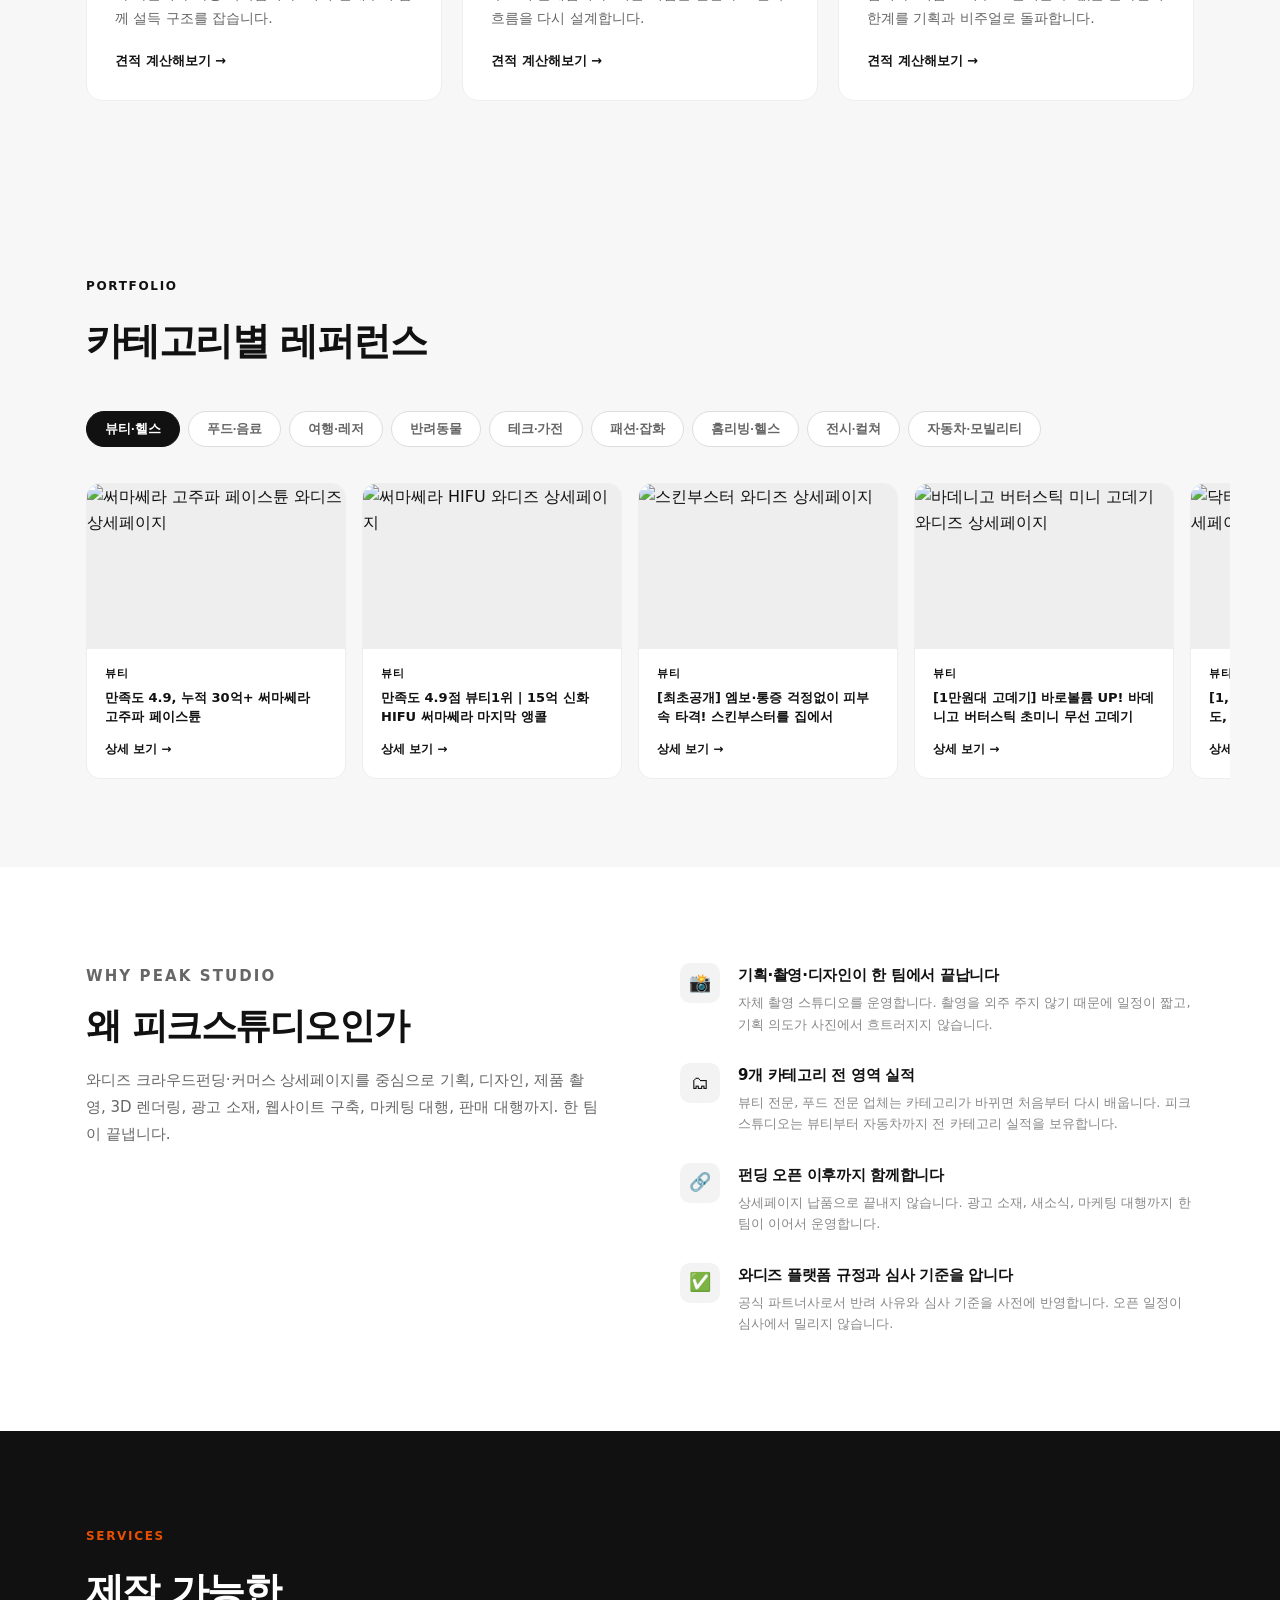
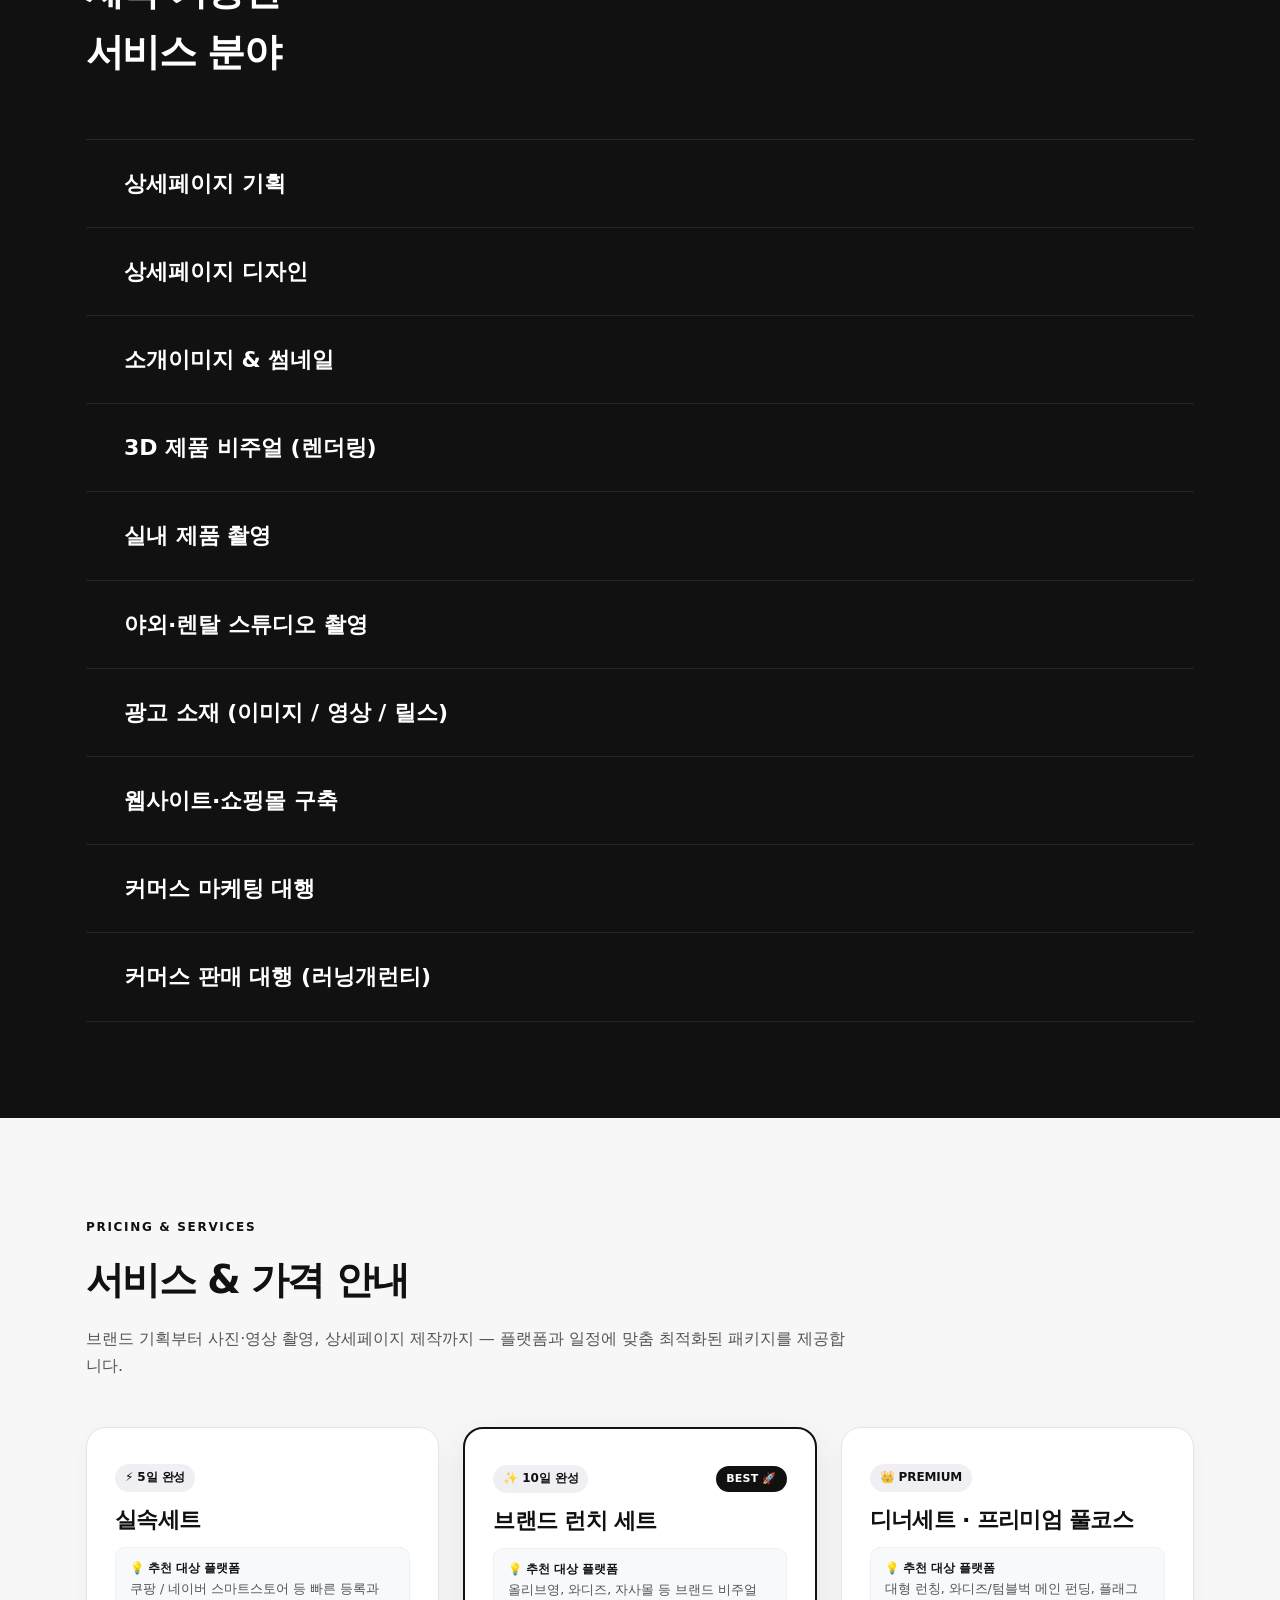
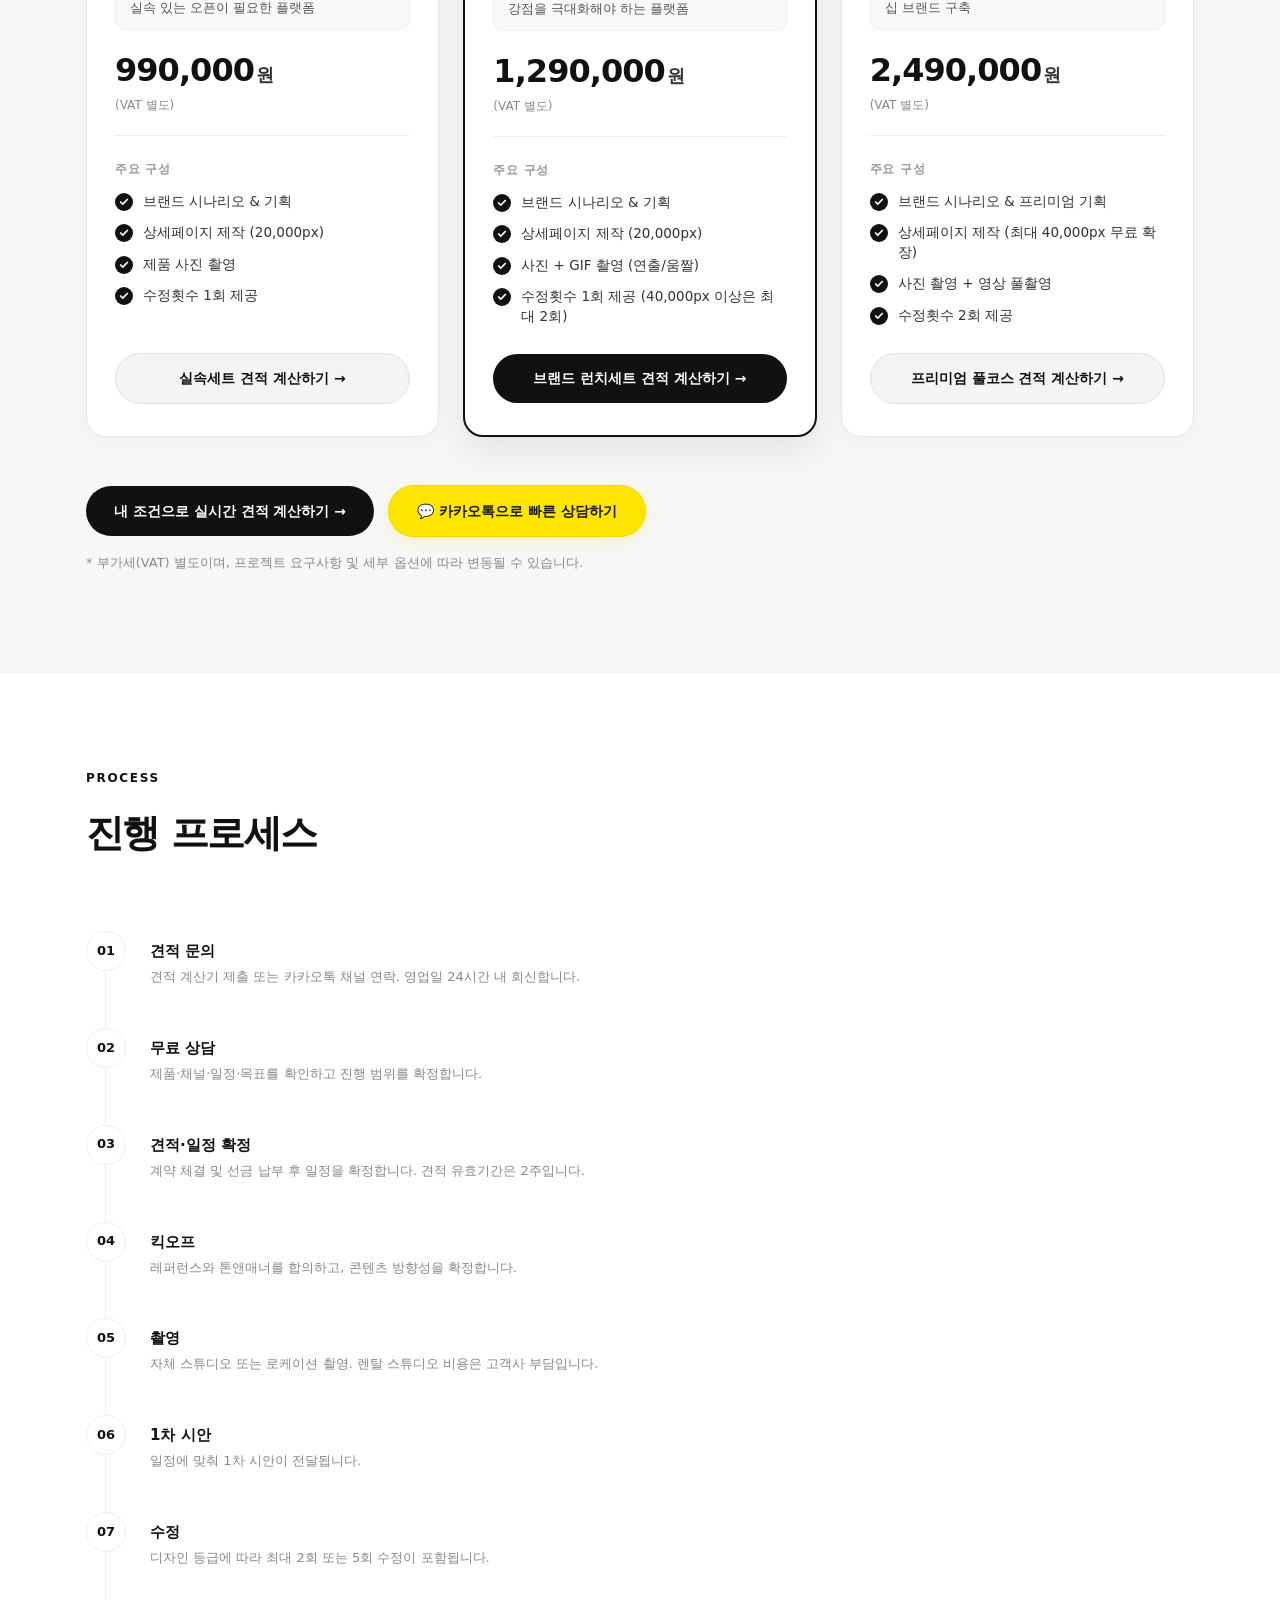
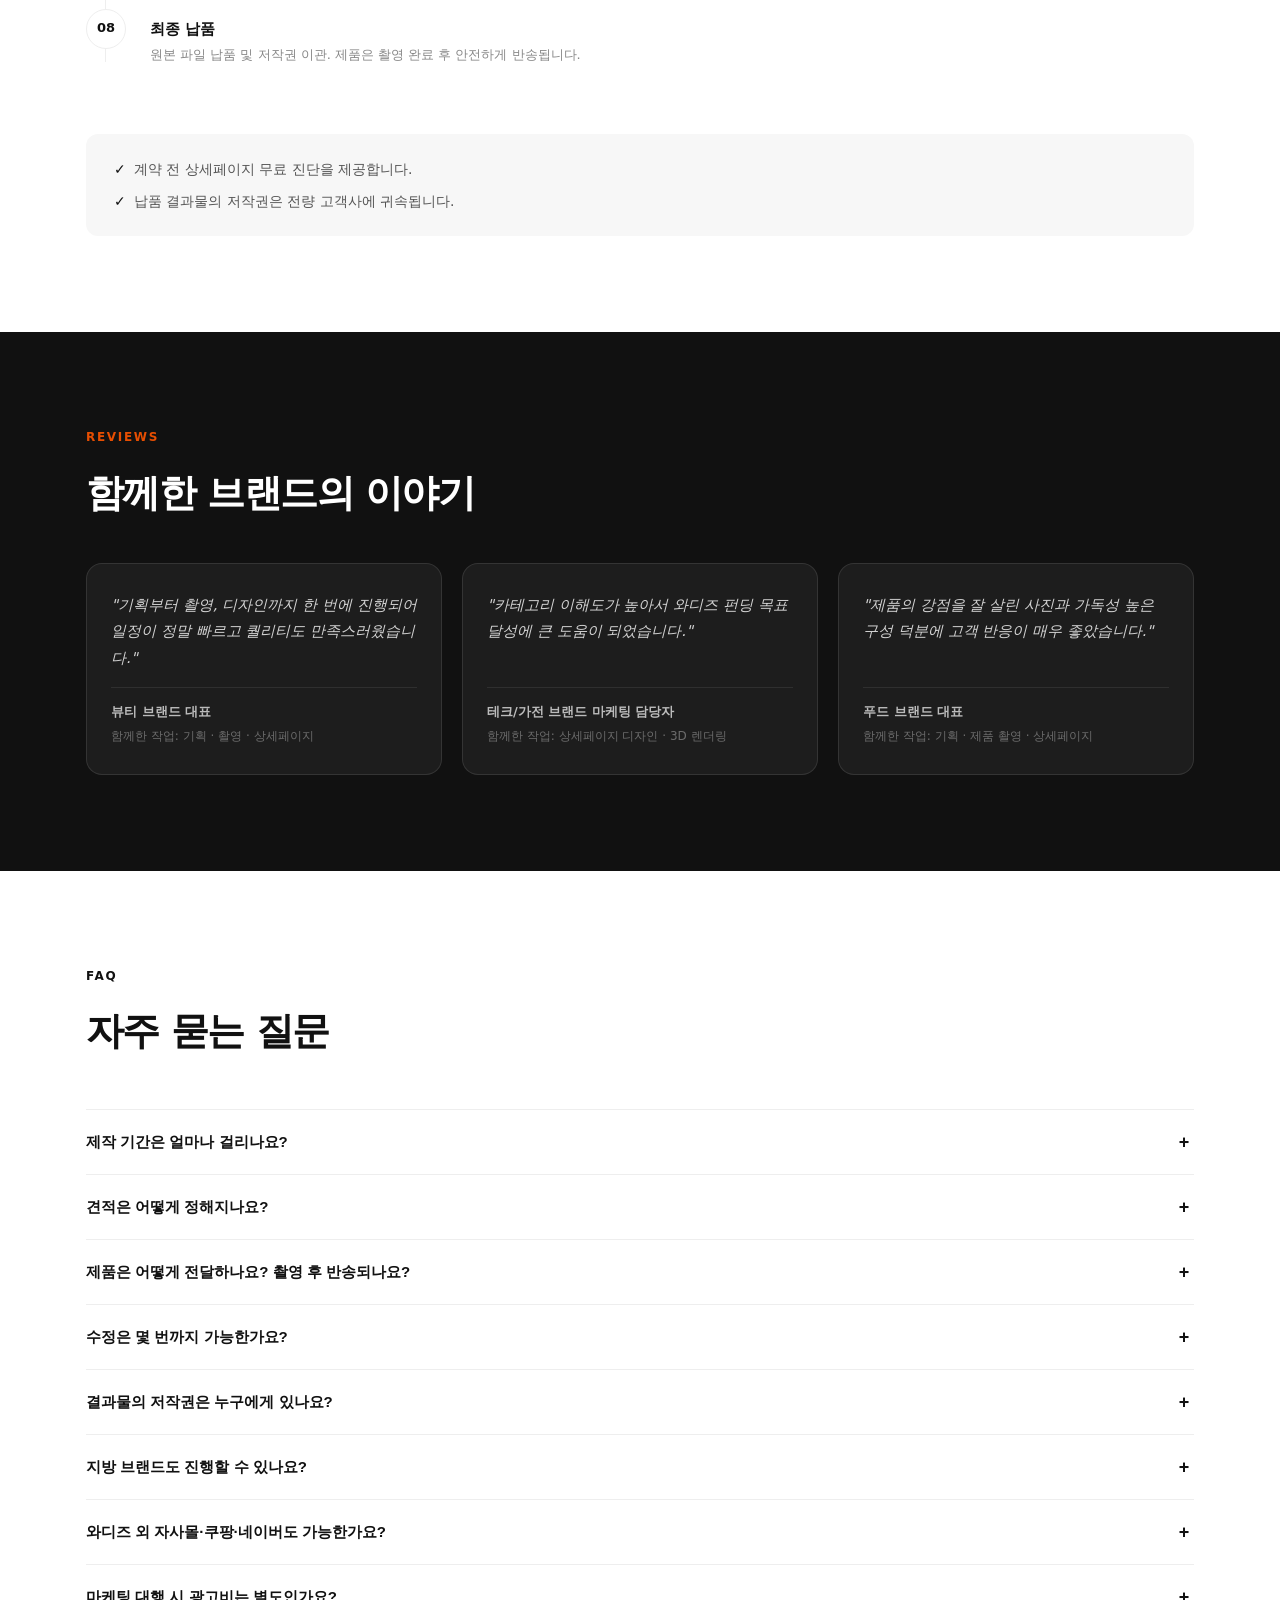
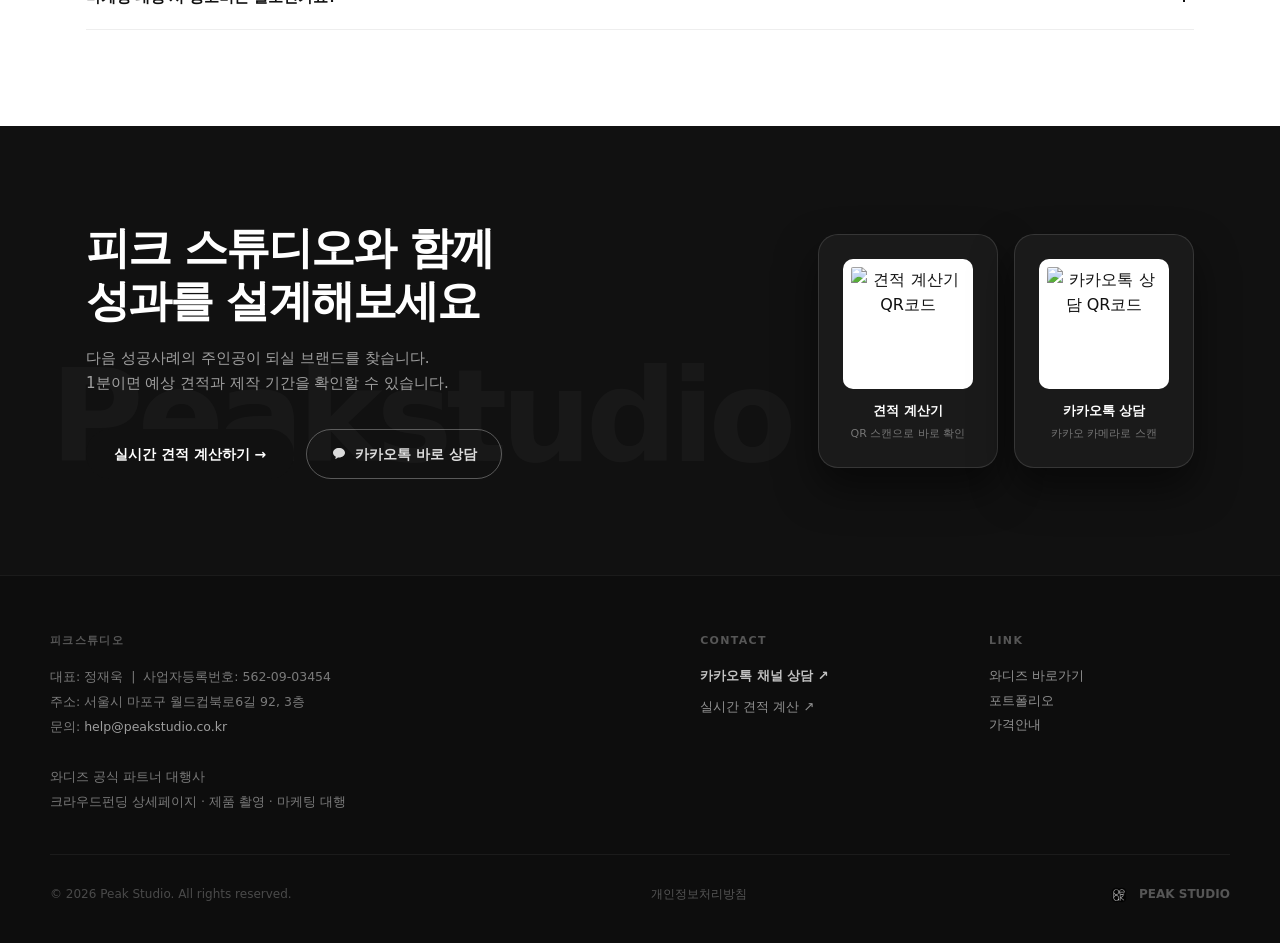
==== commit 2ce8c782: "Update hero section, remove review disclaimer, and enable mobile floating CTA bar" ====
--- a/index.html
+++ b/index.html
@@ -217,9 +217,70 @@
     }
     .sticky-btn-secondary:hover { background: var(--brand-primary); color: #fff; }
 
-    /* ── HERO SLIDER ───────────────────────────────────── */
+    /* ── VIDEO HERO SECTION ────────────────────────────── */
+    #video-hero {
+      margin-top: 60px;
+      width: 100%;
+      aspect-ratio: 16 / 9;
+      position: relative;
+      overflow: hidden;
+      background: #0d0d0d;
+    }
+    .video-hero-media {
+      width: 100%;
+      height: 100%;
+      object-fit: cover;
+      display: block;
+    }
+    .video-hero-cta-wrap {
+      position: absolute;
+      left: 5.83%;
+      bottom: 26%;
+      z-index: 10;
+      display: flex;
+      align-items: center;
+      gap: 12px;
+    }
+    .video-hero-kakao-btn {
+      display: inline-flex;
+      align-items: center;
+      gap: 10px;
+      background: #FEE500;
+      color: #191919;
+      font-size: clamp(14px, 1.05vw, 17px);
+      font-weight: 800;
+      padding: clamp(12px, 1vw, 16px) clamp(22px, 1.8vw, 32px);
+      border-radius: 100px;
+      border: 1px solid rgba(0, 0, 0, 0.08);
+      box-shadow: 0 10px 30px rgba(0, 0, 0, 0.35), 0 4px 16px rgba(254, 229, 0, 0.28);
+      letter-spacing: -0.02em;
+      white-space: nowrap;
+      transition: transform .25s cubic-bezier(.4,0,.2,1), box-shadow .25s cubic-bezier(.4,0,.2,1), background .2s;
+    }
+    .video-hero-kakao-btn:hover {
+      background: #fada0a;
+      transform: translateY(-3px) scale(1.02);
+      box-shadow: 0 14px 36px rgba(0, 0, 0, 0.45), 0 6px 22px rgba(254, 229, 0, 0.42);
+    }
+    .video-hero-kakao-btn svg {
+      width: clamp(18px, 1.25vw, 22px);
+      height: clamp(18px, 1.25vw, 22px);
+      fill: #191919;
+      flex-shrink: 0;
+    }
+    .video-hero-kakao-btn .btn-arrow {
+      font-weight: 800;
+      margin-left: 2px;
+      transition: transform .2s;
+    }
+    .video-hero-kakao-btn:hover .btn-arrow {
+      transform: translateX(3px);
+    }
+
+    /* ── HERO SLIDER (당분간 미노출) ───────────────────── */
     #hero {
-      margin-top: 60px;
+      display: none;
+      margin-top: 0;
       width: 100%;
       height: calc(100vh - 60px);
       min-height: 420px;
@@ -1269,12 +1330,6 @@
       font-size: 12px;
       color: rgba(255,255,255,0.35);
     }
-    .testimonial-placeholder-note {
-      text-align: center;
-      margin-top: 36px;
-      font-size: 13px;
-      color: rgba(255,255,255,0.25);
-    }
 
     /* ── FAQ SECTION ───────────────────────────────────── */
     #faq {
@@ -1501,8 +1556,11 @@
       .for-whom-cards { grid-template-columns: 1fr; }
     }
     @media (max-width: 768px) {
+      body { padding-bottom: 72px; }
       #site-header { padding: 0 16px; height: 56px; }
-      #hero { margin-top: 56px; height: 58vh; min-height: 340px; max-height: 480px; }
+      #video-hero { margin-top: 56px; aspect-ratio: 4 / 5; }
+      .video-hero-cta-wrap { display: none; }
+      #hero { margin-top: 0; height: 58vh; min-height: 340px; max-height: 480px; }
       .panel-img { object-fit: cover; object-position: center 35%; }
       .panel-main-text { bottom: 20px; left: 20px; right: 20px; }
       .panel-eyebrow { font-size: 11px; }
@@ -1516,8 +1574,29 @@
       .h-nav a { font-size: 13px; }
       .h-cta { display: none; }
       .floating-kakao-cta { display: none; }
-      #sticky-cta-bar { padding: 10px 16px; }
-      .sticky-btn-primary, .sticky-btn-secondary { font-size: 13px; }
+      #sticky-cta-bar {
+        transform: translateY(0) !important;
+        padding: 10px 14px;
+        padding-bottom: max(10px, env(safe-area-inset-bottom));
+        background: rgba(255, 255, 255, 0.95);
+        backdrop-filter: blur(12px);
+        -webkit-backdrop-filter: blur(12px);
+        box-shadow: 0 -4px 20px rgba(0, 0, 0, 0.08);
+      }
+      .sticky-btn-primary, .sticky-btn-secondary {
+        font-size: 13px;
+        padding: 11px 12px;
+        letter-spacing: -0.01em;
+      }
+      .sticky-btn-secondary {
+        background: #FEE500;
+        border: 1px solid rgba(0, 0, 0, 0.06);
+        color: #191919;
+      }
+      .sticky-btn-secondary:hover {
+        background: #fada0a;
+        color: #191919;
+      }
       .testimonials-grid { grid-template-columns: 1fr; }
       .cta-qr-group { display: none; }
     }
@@ -1552,8 +1631,33 @@
     </a>
   </header>
 
-  <!-- ═══ HERO SLIDER ═══════════════════════════════════ -->
-  <section id="hero" aria-label="메인 슬라이드">
+  <!-- ═══ VIDEO HERO ════════════════════════════════════ -->
+  <section id="video-hero" aria-label="피크 스튜디오 메인 히어로 영상">
+    <video
+      id="heroVideo"
+      class="video-hero-media"
+      autoplay
+      muted
+      loop
+      playsinline
+      preload="auto"
+      poster="hero_pc_poster.jpg"
+    >
+      <source src="hero_mobile.mp4" type="video/mp4" media="(max-width: 768px)" />
+      <source src="hero_pc.mp4" type="video/mp4" />
+    </video>
+    <div class="video-hero-cta-wrap">
+      <a href="http://pf.kakao.com/_ZrTbX/chat" target="_blank" rel="noopener noreferrer"
+         class="video-hero-kakao-btn" id="video-hero-cta-kakao" aria-label="카카오 비즈 상담 바로 가기">
+        <svg viewBox="0 0 24 24" aria-hidden="true"><path d="M12 3c-4.97 0-9 3.185-9 7.115 0 2.557 1.707 4.8 4.27 6.054-.188.702-.682 2.545-.78 2.94-.122.49.18.483.377.352.155-.103 2.467-1.68 3.468-2.366.544.078 1.1.12 1.665.12 4.97 0 9-3.186 9-7.115S16.97 3 12 3z"/></svg>
+        <span>카카오 비즈 상담 바로 가기</span>
+        <span class="btn-arrow" aria-hidden="true">→</span>
+      </a>
+    </div>
+  </section>
+
+  <!-- ═══ HERO SLIDER (당분간 미노출) ═══════════════════ -->
+  <section id="hero" aria-label="메인 슬라이드" hidden>
     <div class="hero-slides" id="heroSlides">
 
       <!-- Slide 1 -->
@@ -1562,7 +1666,7 @@
           <div class="panel">
             <img class="panel-img"
               src="https://cdn3.wadiz.kr/studio/images/2025/09/16/19c395f5-56b4-4f15-a2b2-d7dcc760b7f5.jpeg"
-              alt="써마쎄라 페이스튠 크라우드펀딩 상세페이지" />
+              alt="써마쎄라 페이스튠 크라우드펀딩 상세페이지" loading="lazy" />
             <div class="panel-overlay"></div>
             <div class="panel-main-text">
               <p class="panel-eyebrow">예쁘기만 한 상세페이지는 만들지 않습니다.</p>
@@ -1584,7 +1688,7 @@
           <div class="panel">
             <img class="panel-img"
               src="https://cdn3.wadiz.kr/studio/images/2025/01/20/de0f5bc5-97bb-470a-b9fe-c456ee802905.jpeg"
-              alt="써마쎄라 HIFU" />
+              alt="써마쎄라 HIFU" loading="lazy" />
             <div class="panel-overlay"></div>
             <div class="panel-side-text">
               <p class="panel-side-label">사용 4주 후<br/>경피 수분 향상</p>
@@ -1594,7 +1698,7 @@
           <div class="panel">
             <img class="panel-img"
               src="https://cdn3.wadiz.kr/studio/images/2025/09/25/47eb2e40-8504-4648-a943-2838cfd501cf.jpeg"
-              alt="전동 풋 글라인더" />
+              alt="전동 풋 글라인더" loading="lazy" />
             <div class="panel-overlay"></div>
             <div class="panel-side-text">
               <p class="panel-side-label">1,200RPM<br/>발각질 고민 종결</p>
@@ -1610,7 +1714,7 @@
           <div class="panel">
             <img class="panel-img"
               src="https://cdn3.wadiz.kr/studio/images/2025/08/25/c0a444f6-48ac-483c-a4c2-28e656d6e4ab.jpeg"
-              alt="천작환" />
+              alt="천작환" loading="lazy" />
             <div class="panel-overlay"></div>
             <div class="panel-main-text">
               <p class="panel-eyebrow">와디즈 공식 파트너사</p>
@@ -1625,7 +1729,7 @@
           <div class="panel">
             <img class="panel-img"
               src="https://cdn3.wadiz.kr/studio/images/2025/09/09/240098f2-e2b0-4a32-964a-21ce7e678bf7.jpeg"
-              alt="갈비찜" />
+              alt="갈비찜" loading="lazy" />
             <div class="panel-overlay"></div>
             <div class="panel-side-text">
               <p class="panel-side-label">홈쇼핑 1등<br/>6분이면 완성</p>
@@ -1635,7 +1739,7 @@
           <div class="panel">
             <img class="panel-img"
               src="https://cdn3.wadiz.kr/studio/images/2026/01/22/31f71a99-9334-4afa-86f6-2d764a98743e.jpeg"
-              alt="닥터트리 콜라겐" />
+              alt="닥터트리 콜라겐" loading="lazy" />
             <div class="panel-overlay"></div>
             <div class="panel-side-text">
               <p class="panel-side-label">미국 HSN<br/>홈쇼핑 매진</p>
@@ -1651,7 +1755,7 @@
           <div class="panel">
             <img class="panel-img"
               src="https://cdn3.wadiz.kr/studio/images/2025/08/28/e4afd37b-e696-4187-83dc-f6a51b7c73c8.jpeg"
-              alt="TEMPUR 인솔" />
+              alt="TEMPUR 인솔" loading="lazy" />
             <div class="panel-overlay"></div>
             <div class="panel-main-text">
               <p class="panel-eyebrow">자체 촬영 스튜디오 운영</p>
@@ -1666,7 +1770,7 @@
           <div class="panel">
             <img class="panel-img"
               src="https://cdn3.wadiz.kr/studio/images/2025/11/06/43671315-9a33-45da-bd8b-967f8f8337c7.jpeg"
-              alt="코럴리프 가방" />
+              alt="코럴리프 가방" loading="lazy" />
             <div class="panel-overlay"></div>
             <div class="panel-side-text">
               <p class="panel-side-label">와디즈 최초공개<br/>프리미엄 비즈니스백</p>
@@ -1676,7 +1780,7 @@
           <div class="panel">
             <img class="panel-img"
               src="https://cdn3.wadiz.kr/studio/images/2025/12/15/aa84a356-d6cb-4e1b-9782-98783b113b83.jpeg"
-              alt="탄다사이클" />
+              alt="탄다사이클" loading="lazy" />
             <div class="panel-overlay"></div>
             <div class="panel-side-text">
               <p class="panel-side-label">저소음 홈트<br/>칼로리 삭제</p>
@@ -2764,7 +2868,6 @@
           </div>
         </div>
       </div>
-      <p class="testimonial-placeholder-note">※ 실제 고객 후기 수집 후 교체 예정입니다.</p>
     </div>
   </section>
 
@@ -2946,14 +3049,15 @@
   </a>
 
   <!-- ═══ STICKY CTA BAR ════════════════════════════════ -->
-  <div id="sticky-cta-bar" aria-label="견적 문의 바로가기">
+  <div id="sticky-cta-bar" aria-label="견적 문의 및 상담 바로가기">
     <a href="https://estimate.peakstudio.co.kr" target="_blank" rel="noopener noreferrer"
        class="sticky-btn-primary" id="sticky-cta-estimate">
-      실시간 견적 계산하기
+      실시간 견적 계산
     </a>
     <a href="http://pf.kakao.com/_ZrTbX/chat" target="_blank" rel="noopener noreferrer"
        class="sticky-btn-secondary" id="sticky-cta-kakao">
-      카카오톡 상담
+      <svg viewBox="0 0 24 24" width="16" height="16" fill="currentColor" aria-hidden="true"><path d="M12 3c-4.97 0-9 3.185-9 7.115 0 2.557 1.707 4.8 4.27 6.054-.188.702-.682 2.545-.78 2.94-.122.49.18.483.377.352.155-.103 2.467-1.68 3.468-2.366.544.078 1.1.12 1.665.12 4.97 0 9-3.186 9-7.115S16.97 3 12 3z"/></svg>
+      카카오 비즈 상담
     </a>
   </div>
 
@@ -2993,18 +3097,26 @@
     /* ── 동적 연도 ───────────────────────── */
     document.getElementById('footer-year').textContent = new Date().getFullYear();
 
-    /* ── Header shadow ──────────────────── */
+    /* ── Header shadow & Sticky CTA ─────── */
     const hdr = document.getElementById('site-header');
     const stickyCta = document.getElementById('sticky-cta-bar');
 
-    window.addEventListener('scroll', () => {
+    function updateStickyBar() {
       const scrolled = window.scrollY;
       hdr.classList.toggle('shadow', scrolled > 10);
-      // Sticky bar: 100vh 이후 등장
-      stickyCta.classList.toggle('visible', scrolled > window.innerHeight);
-    });
+      if (window.innerWidth <= 768) {
+        stickyCta.classList.add('visible');
+      } else {
+        stickyCta.classList.toggle('visible', scrolled > window.innerHeight);
+      }
+    }
+
+    window.addEventListener('scroll', updateStickyBar, { passive: true });
+    window.addEventListener('resize', updateStickyBar);
+    updateStickyBar();
 
     /* ── Hero slider ─────────────────────── */
+    const heroSection = document.getElementById('hero');
     const slides   = document.getElementById('heroSlides');
     const dots     = document.querySelectorAll('#heroDots .dot');
     let current    = 0;
@@ -3012,17 +3124,22 @@
     let autoTimer;
 
     function goSlide(idx) {
+      if (!slides || !total) return;
       current = (idx + total) % total;
       slides.style.transform = `translateX(-${current * 100}%)`;
       dots.forEach((d, i) => d.classList.toggle('active', i === current));
     }
     function startAuto() {
       clearInterval(autoTimer);
-      autoTimer = setInterval(() => goSlide(current + 1), 4500);
-    }
-
-    document.getElementById('heroPrev').addEventListener('click', () => { goSlide(current - 1); startAuto(); });
-    document.getElementById('heroNext').addEventListener('click', () => { goSlide(current + 1); startAuto(); });
+      if (heroSection && !heroSection.hidden && getComputedStyle(heroSection).display !== 'none') {
+        autoTimer = setInterval(() => goSlide(current + 1), 4500);
+      }
+    }
+
+    const heroPrevBtn = document.getElementById('heroPrev');
+    const heroNextBtn = document.getElementById('heroNext');
+    if (heroPrevBtn) heroPrevBtn.addEventListener('click', () => { goSlide(current - 1); startAuto(); });
+    if (heroNextBtn) heroNextBtn.addEventListener('click', () => { goSlide(current + 1); startAuto(); });
     dots.forEach(d => d.addEventListener('click', () => { goSlide(+d.dataset.idx); startAuto(); }));
     startAuto();
 
@@ -3137,6 +3254,37 @@
     }, { threshold: 0.08, rootMargin: '0px 0px -40px 0px' });
     revealEls.forEach(el => ro.observe(el));
 
+    /* ── Responsive Hero Video ──────────── */
+    const heroVideo = document.getElementById('heroVideo');
+    if (heroVideo) {
+      const mqMobile = window.matchMedia('(max-width: 768px)');
+      let activeVideoMode = null;
+
+      function syncHeroVideo() {
+        const nextMode = mqMobile.matches ? 'mobile' : 'pc';
+        if (nextMode === activeVideoMode) return;
+        activeVideoMode = nextMode;
+        const nextSrc = nextMode === 'mobile' ? 'hero_mobile.mp4' : 'hero_pc.mp4';
+        const nextPoster = nextMode === 'mobile' ? 'hero_mobile_poster.jpg' : 'hero_pc_poster.jpg';
+        heroVideo.poster = nextPoster;
+        if (!heroVideo.currentSrc || !heroVideo.currentSrc.endsWith(nextSrc)) {
+          heroVideo.src = nextSrc;
+          heroVideo.load();
+        }
+        const playPromise = heroVideo.play();
+        if (playPromise && typeof playPromise.catch === 'function') {
+          playPromise.catch(() => {});
+        }
+      }
+
+      syncHeroVideo();
+      if (typeof mqMobile.addEventListener === 'function') {
+        mqMobile.addEventListener('change', syncHeroVideo);
+      } else if (typeof mqMobile.addListener === 'function') {
+        mqMobile.addListener(syncHeroVideo);
+      }
+    }
+
     /* ── Conversion Tracking ─────────────── */
     // dataLayer 훅: GA4 또는 GTM과 연동
     // GA4 미설치 시 dataLayer만 심어두고, GTM 연결 시 자동 발화
@@ -3154,7 +3302,7 @@
     });
 
     // 카카오톡 CTA 전체
-    ['hero-cta-kakao','pricing-cta-kakao','sticky-cta-kakao','cta-kakao',
+    ['video-hero-cta-kakao','hero-cta-kakao','pricing-cta-kakao','sticky-cta-kakao','cta-kakao',
      'floating-kakao'].forEach(id => {
       const el = document.getElementById(id);
       if (el) el.addEventListener('click', () => trackCTA('cta_kakao_click', id));
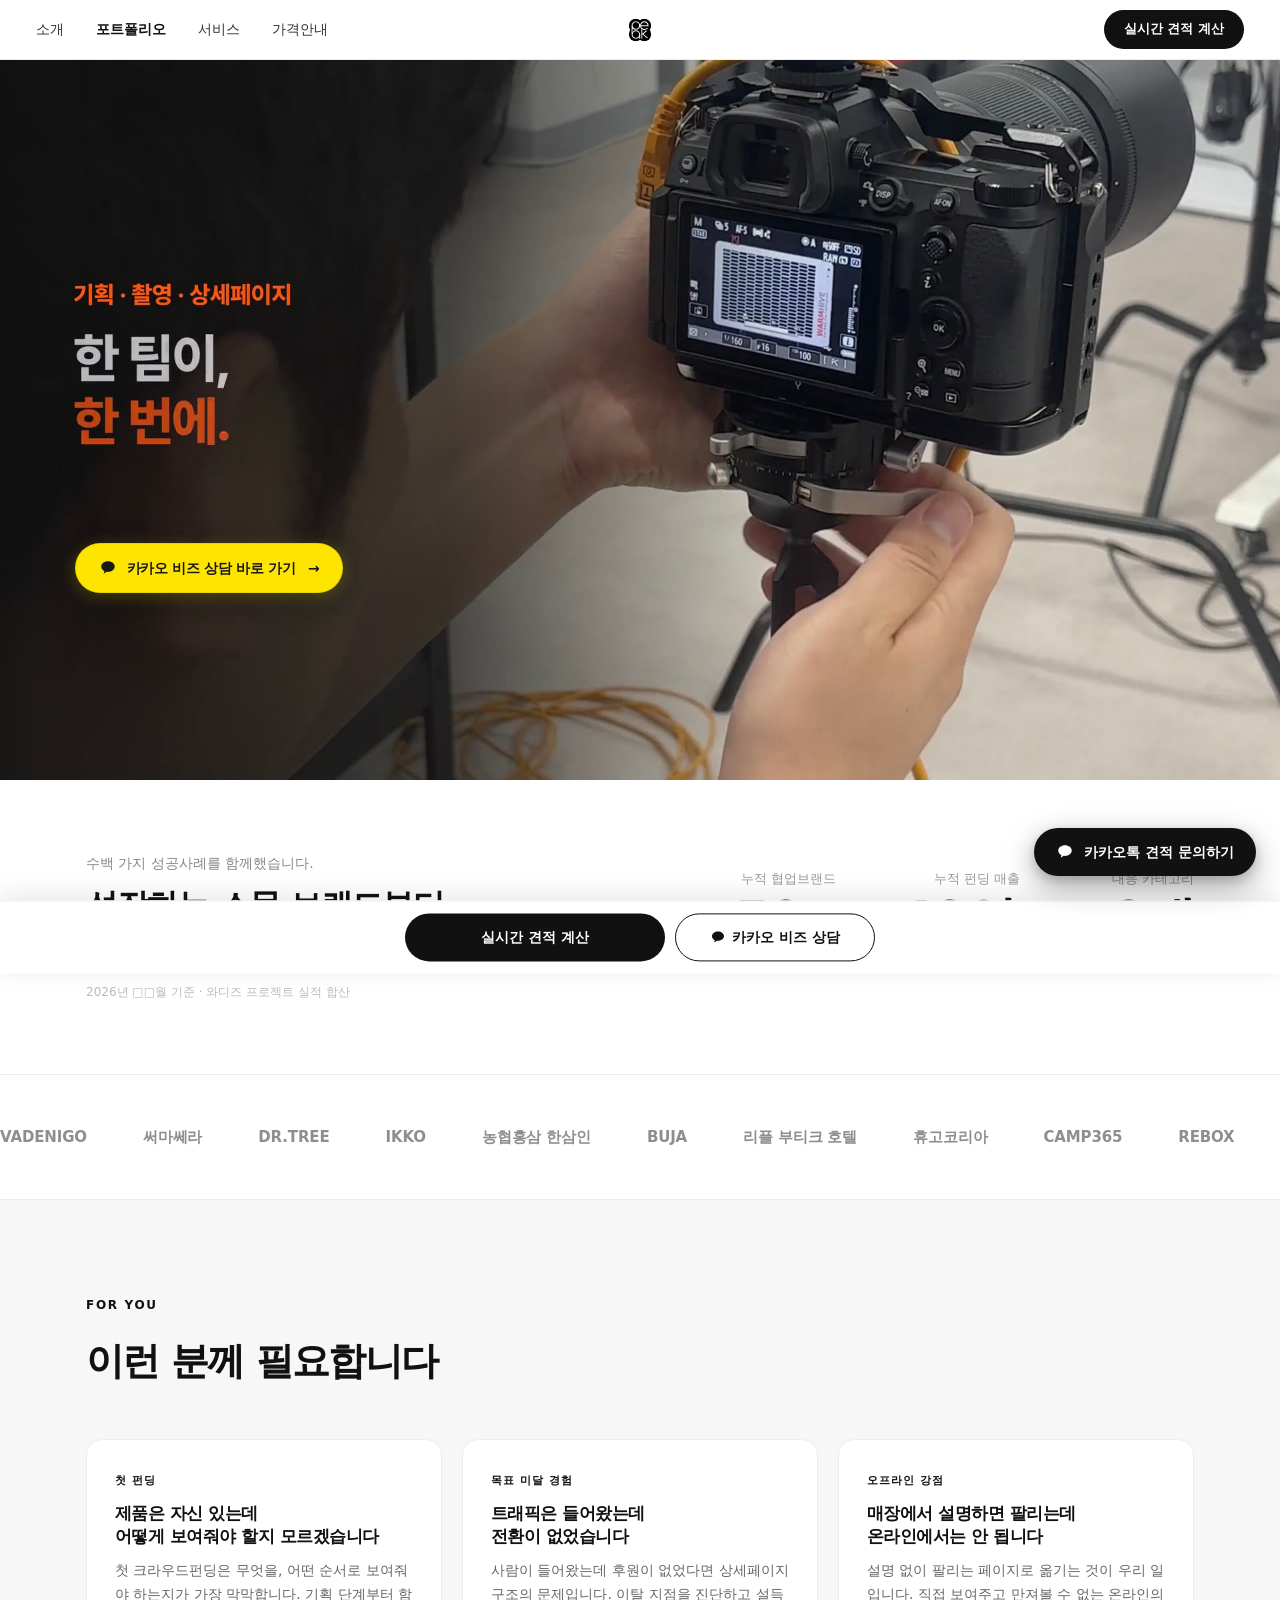
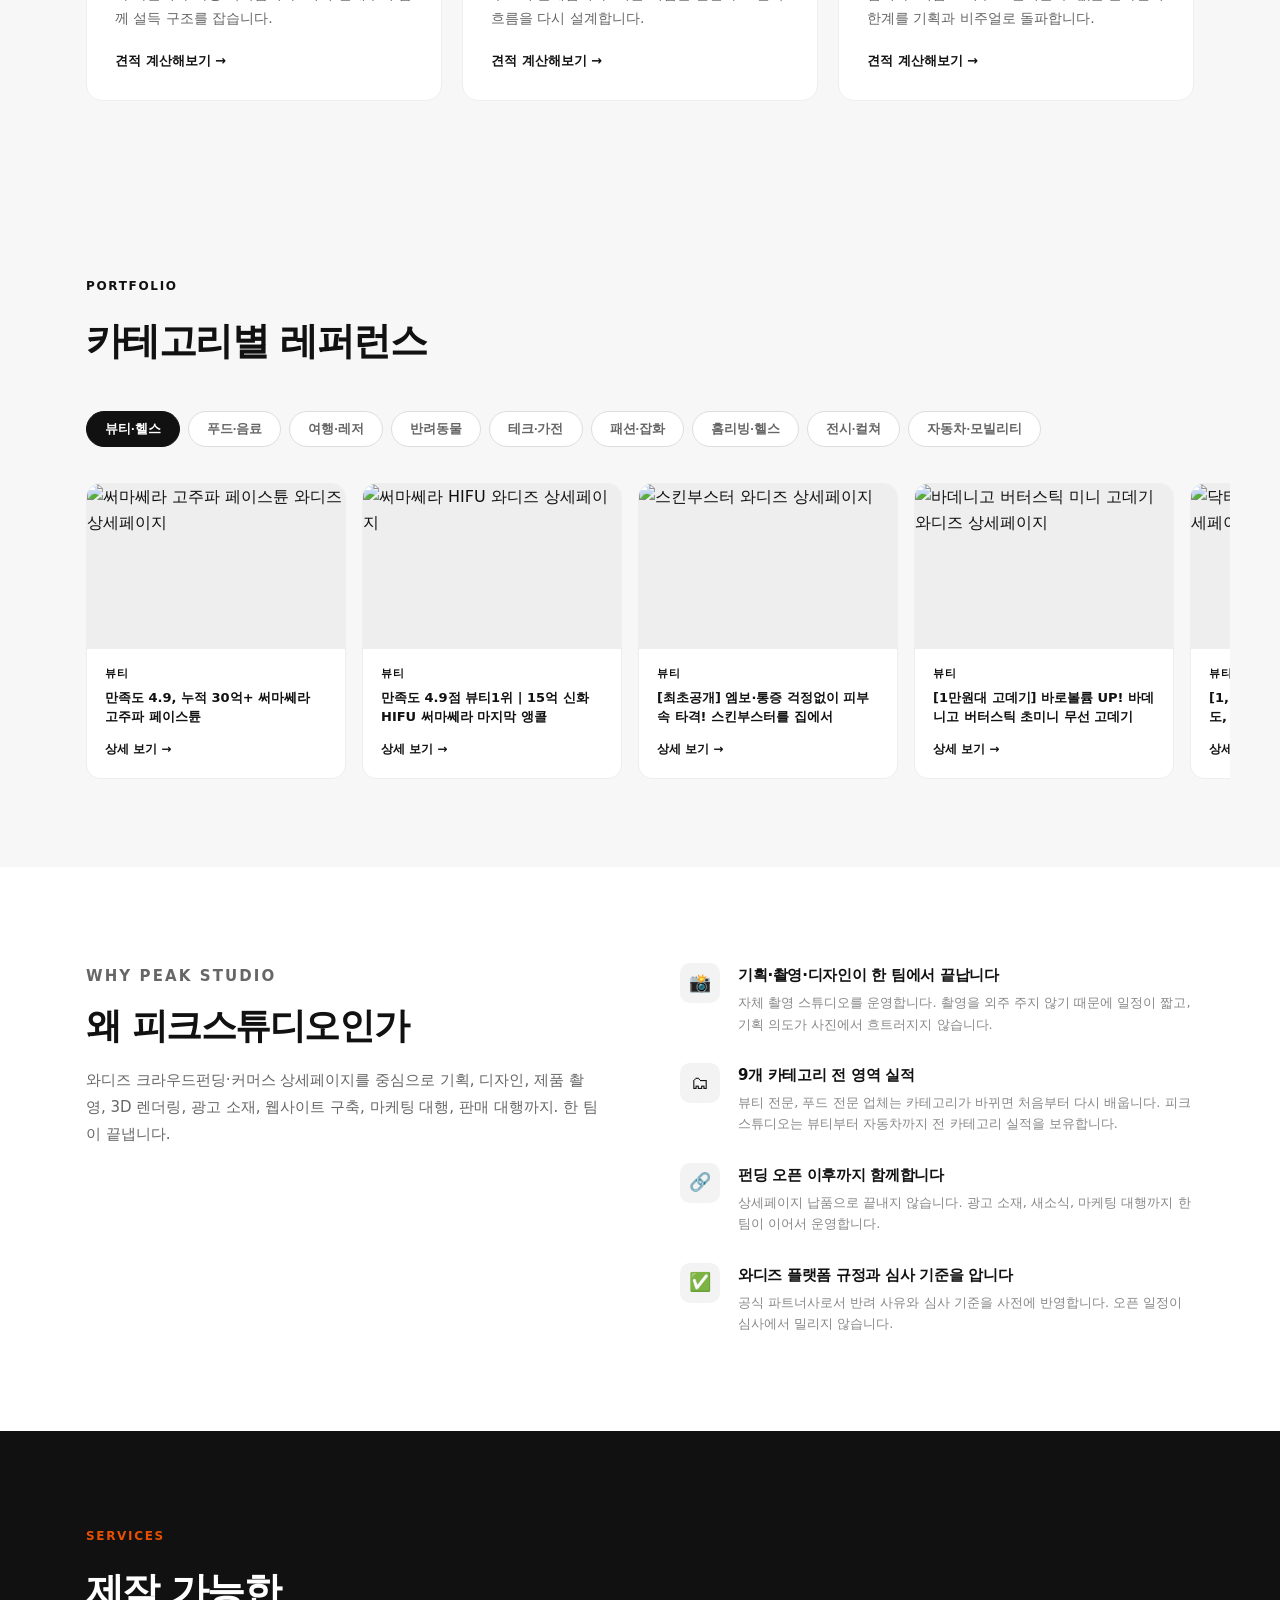
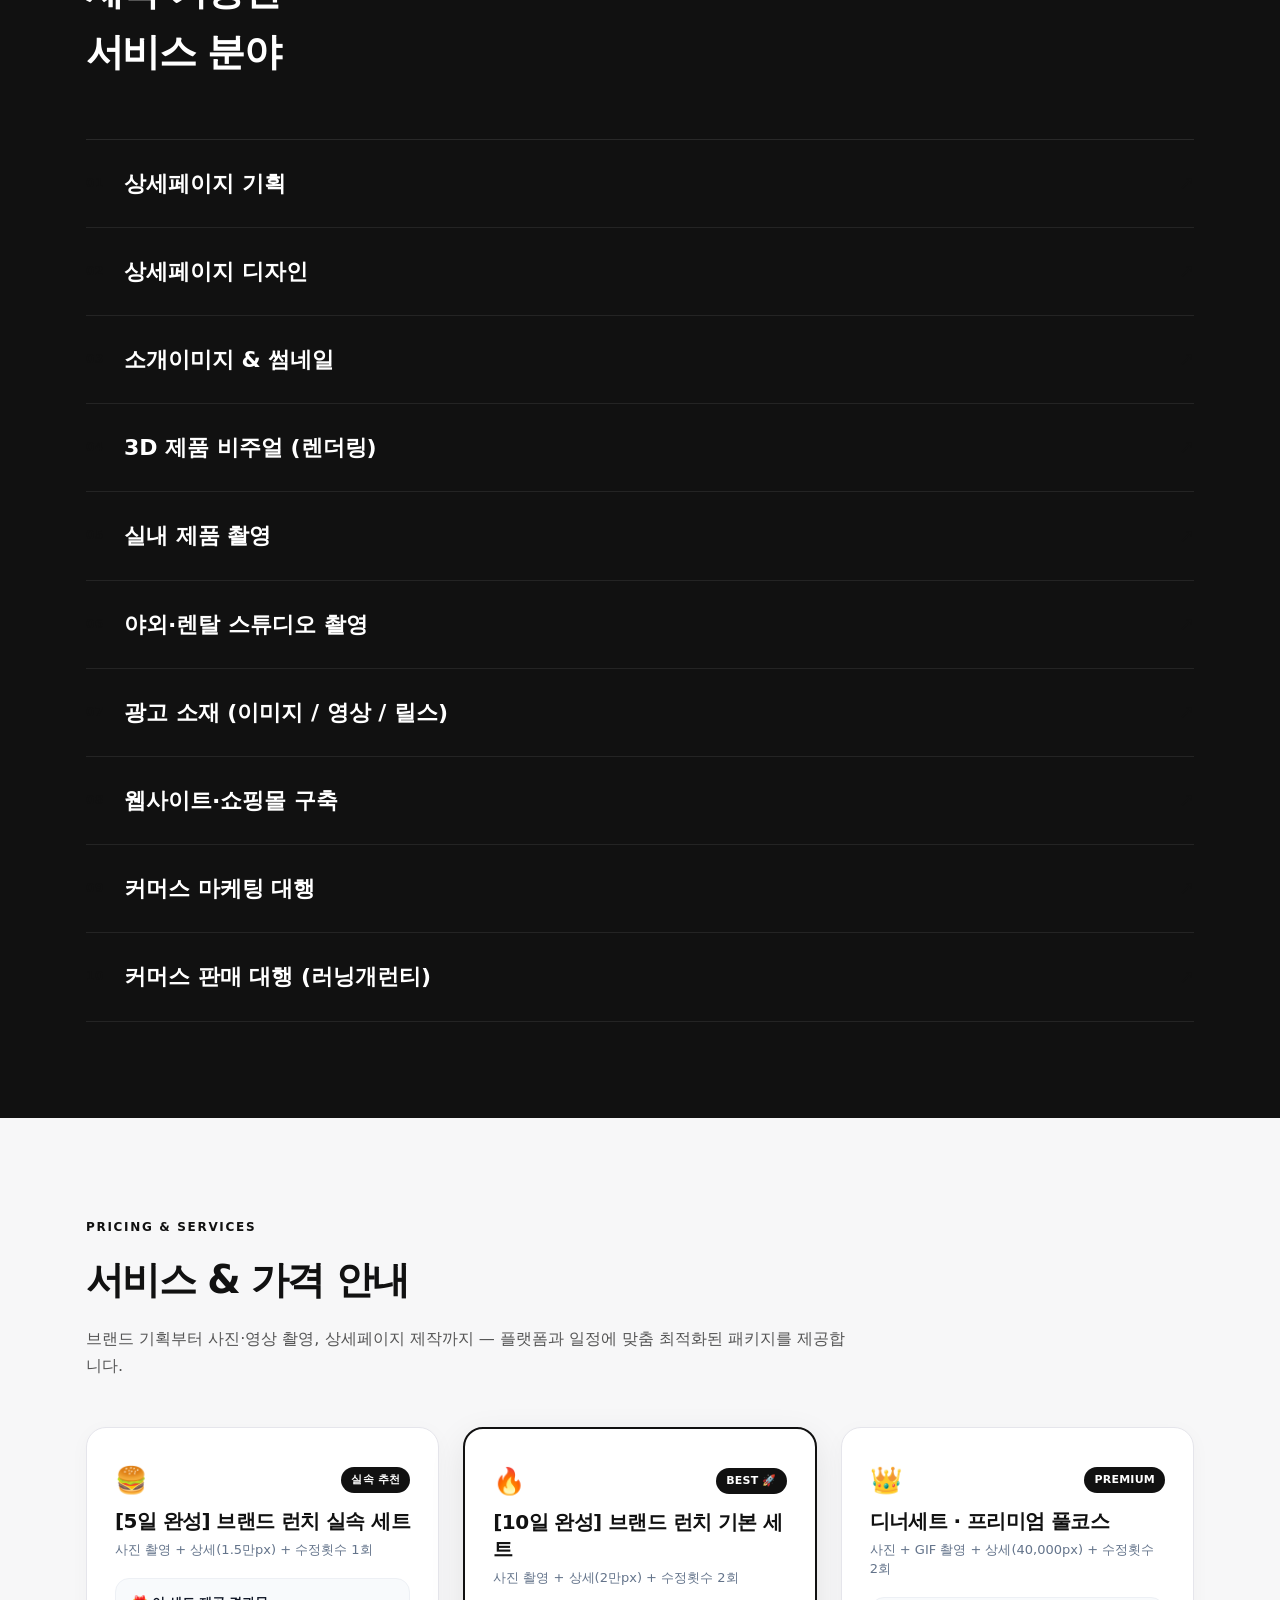
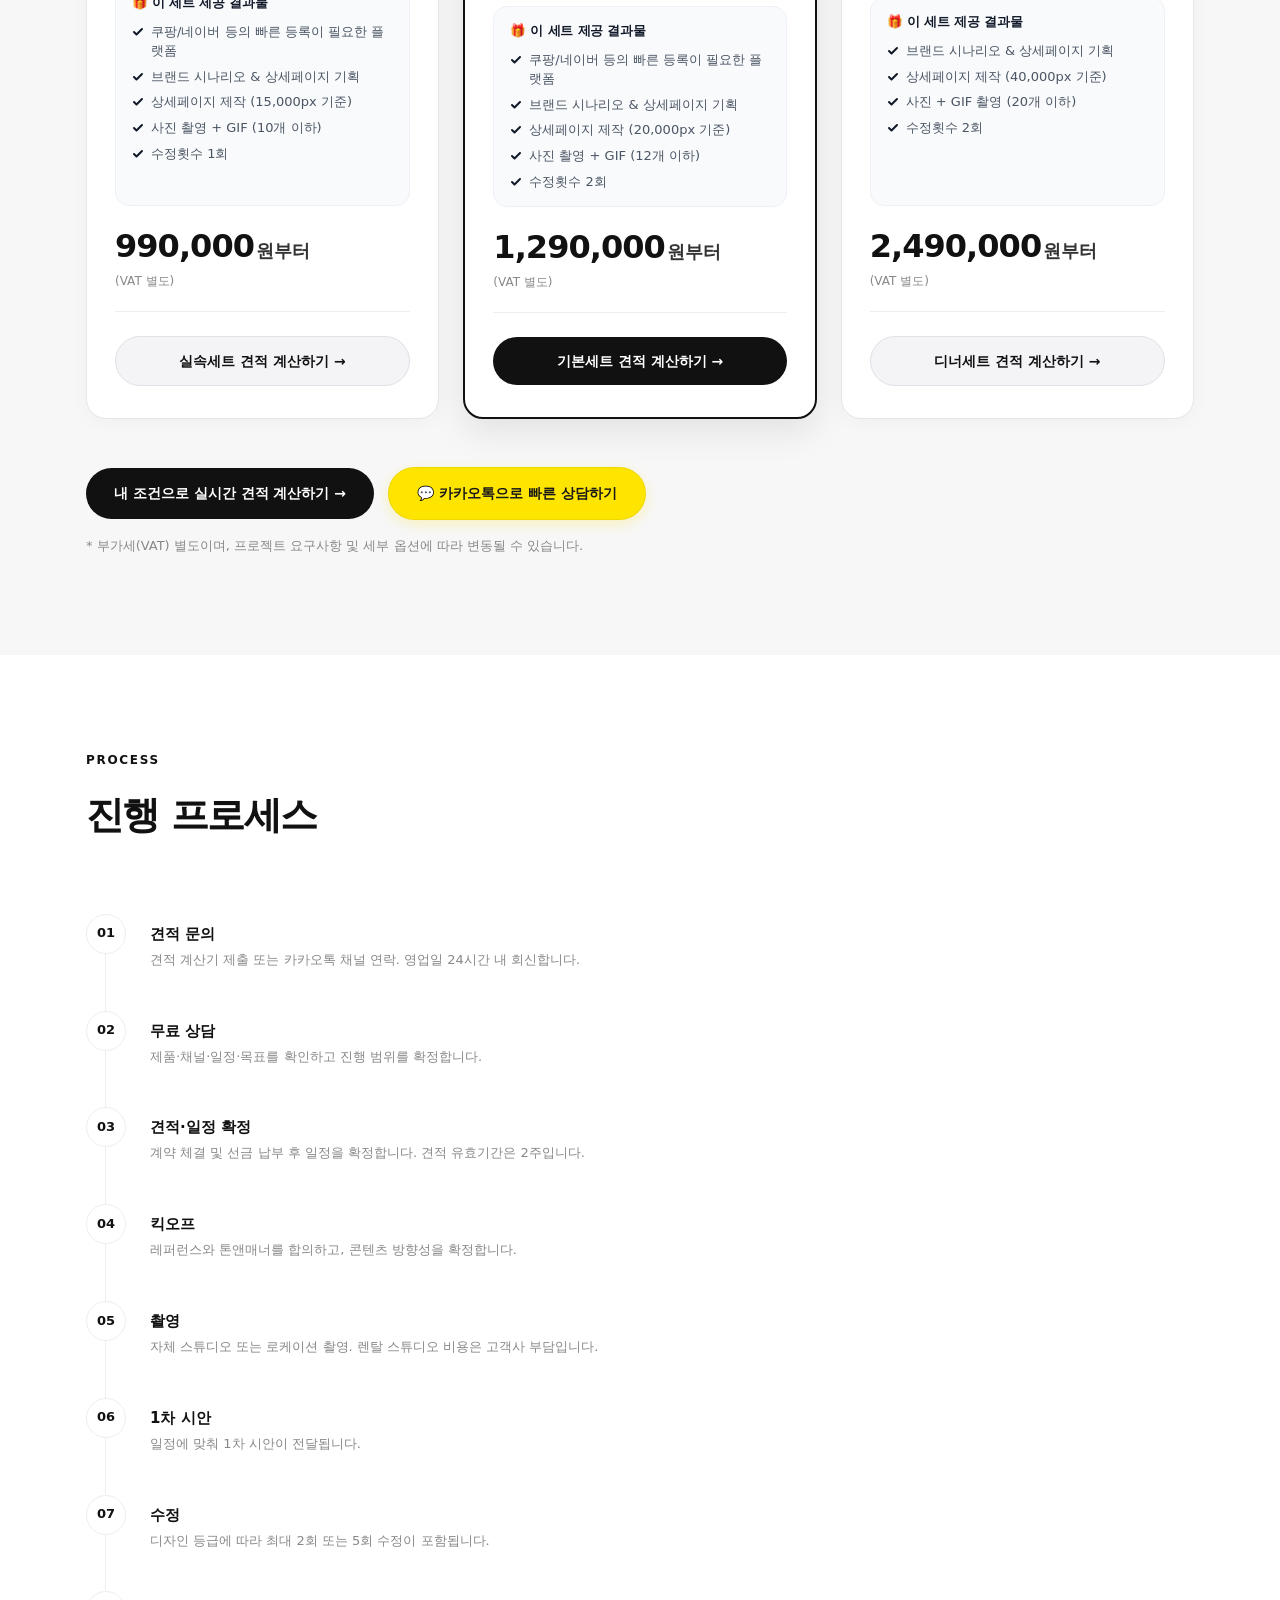
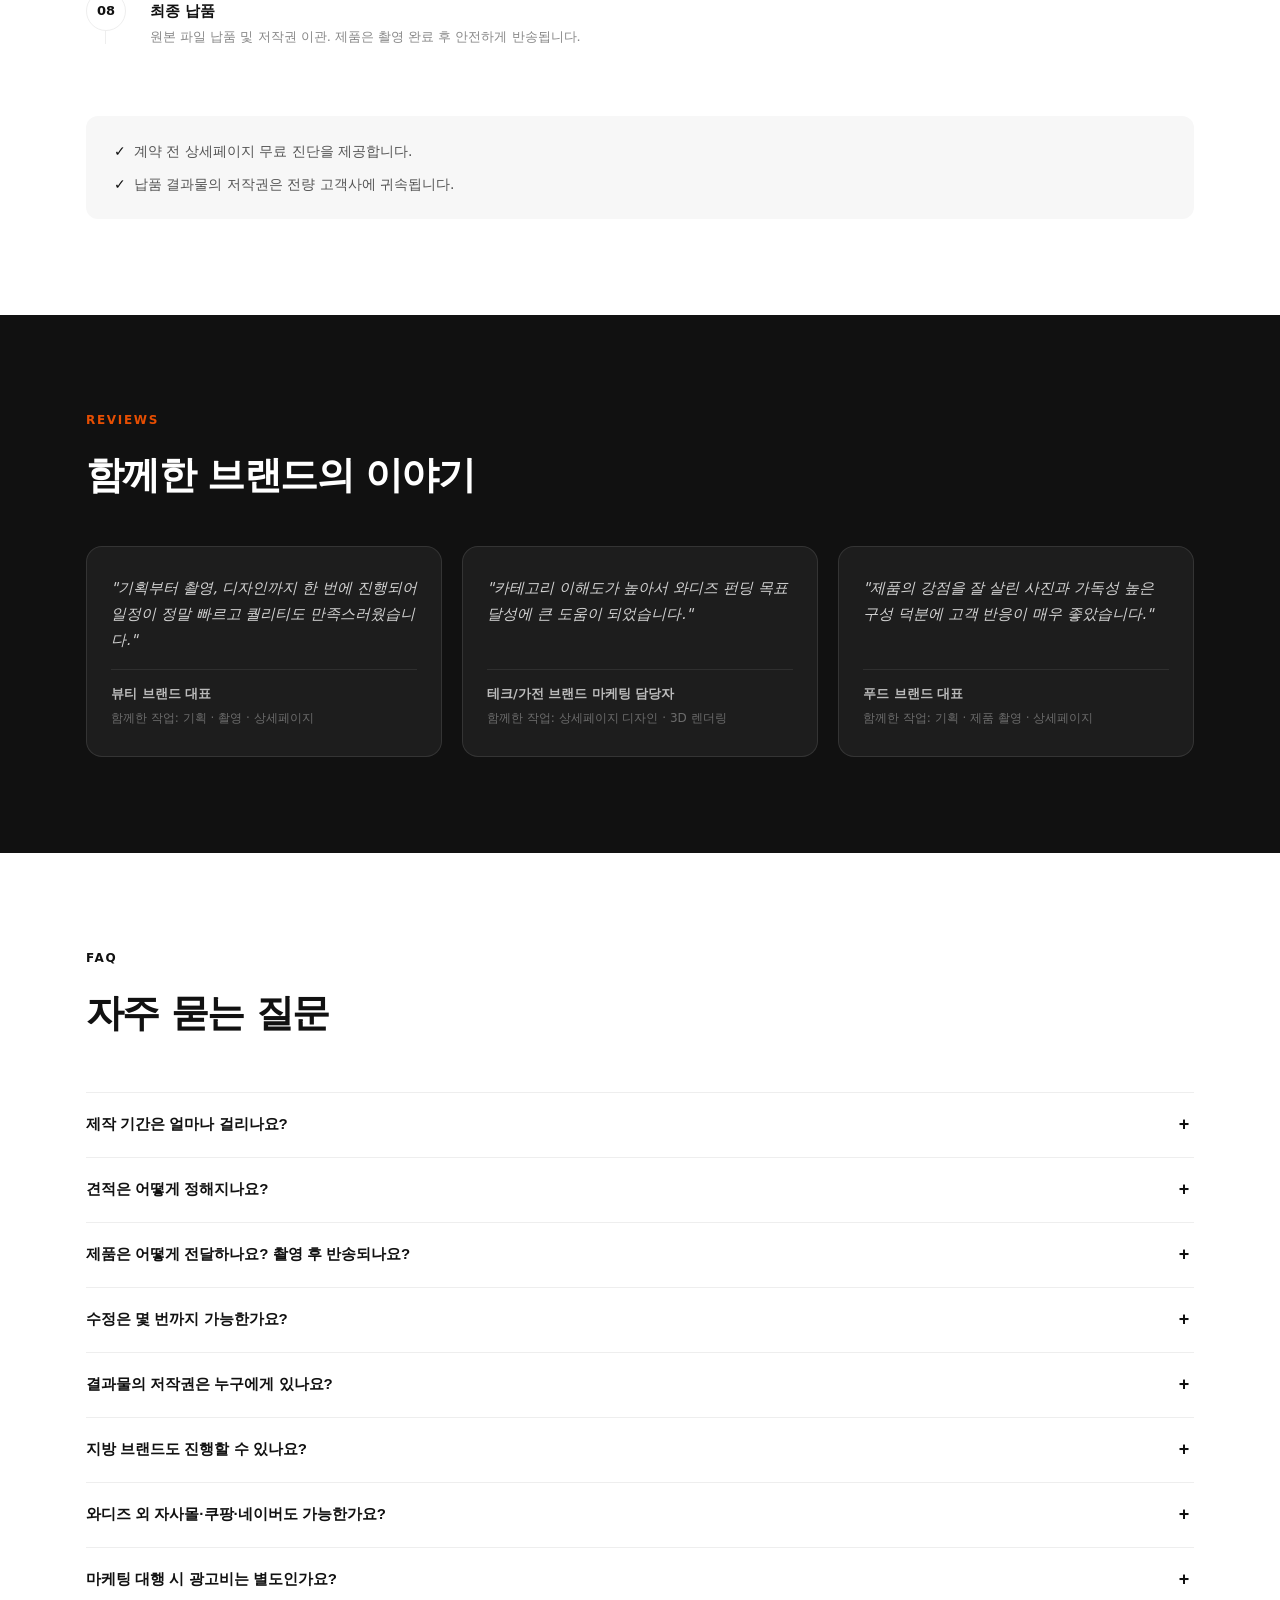
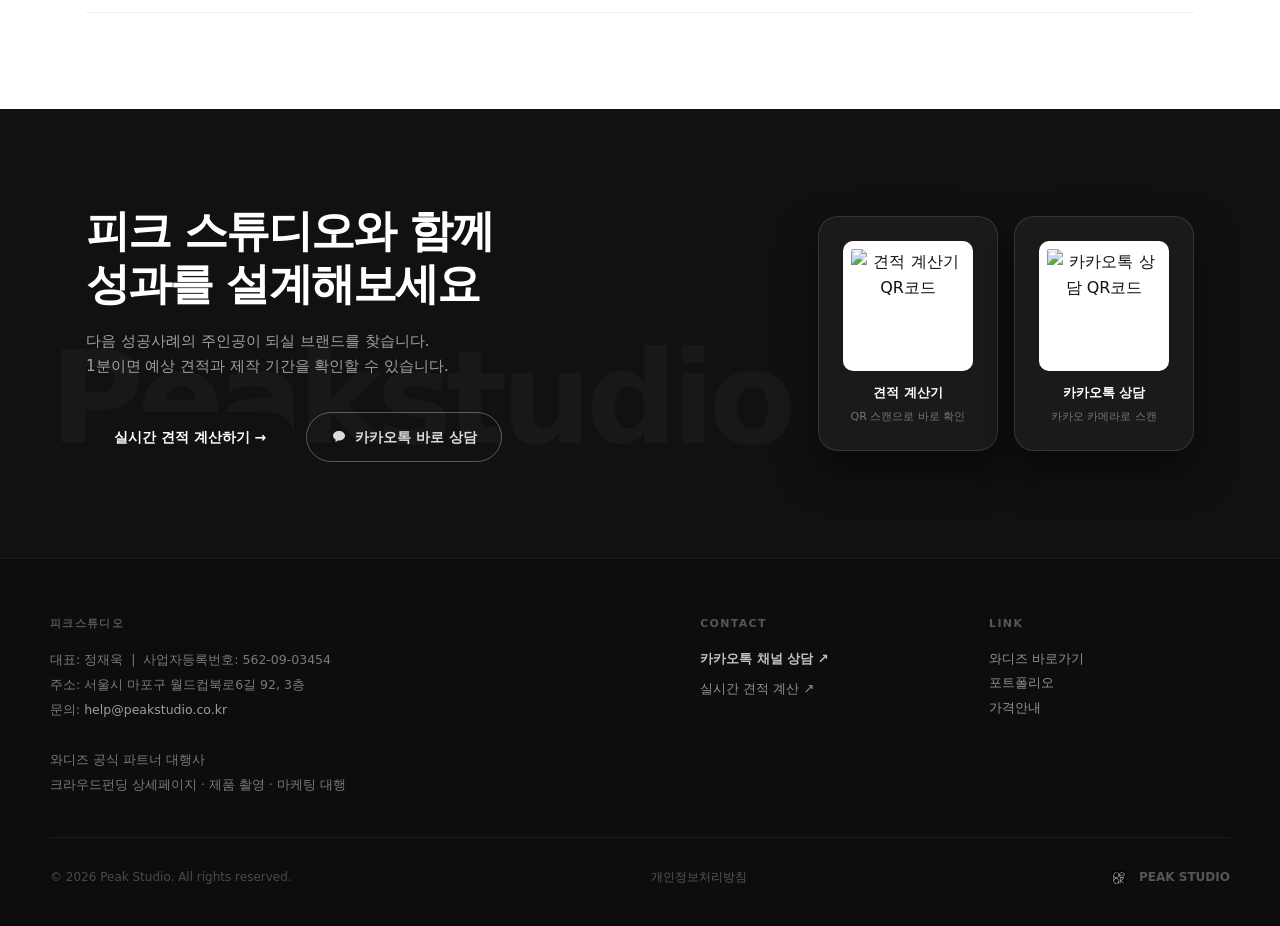
==== commit b8de15d2: "Update pricing packages to match peak_bill preset specifications" ====
--- a/index.html
+++ b/index.html
@@ -232,6 +232,12 @@
       object-fit: cover;
       display: block;
     }
+    .video-hero-media.video-mobile {
+      display: none;
+    }
+    .video-hero-media.video-pc {
+      display: block;
+    }
     .video-hero-cta-wrap {
       position: absolute;
       left: 5.83%;
@@ -992,8 +998,12 @@
       display: flex;
       align-items: center;
       justify-content: space-between;
-      margin-bottom: 14px;
-      min-height: 28px;
+      margin-bottom: 12px;
+      min-height: 32px;
+    }
+    .pkg-emoji {
+      font-size: 26px;
+      line-height: 1;
     }
     .pkg-period-badge {
       display: inline-flex;
@@ -1020,29 +1030,58 @@
       letter-spacing: .02em;
     }
     .pkg-title {
-      font-size: 22px;
+      font-size: 20px;
       font-weight: 800;
       color: #111;
       letter-spacing: -0.03em;
-      margin-bottom: 12px;
-      line-height: 1.3;
+      margin-bottom: 6px;
+      line-height: 1.35;
+    }
+    .pkg-summary {
+      font-size: 13px;
+      color: #64748b;
+      margin-bottom: 18px;
+      line-height: 1.45;
+      font-weight: 500;
     }
     .pkg-target-box {
-      background: #f8f9fb;
-      border-radius: 10px;
-      padding: 12px 14px;
-      font-size: 12.5px;
-      color: #555;
-      line-height: 1.5;
+      background: #f8fafc;
+      border-radius: 14px;
+      padding: 14px 16px;
       margin-bottom: 24px;
       border: 1px solid #edf0f5;
+      flex: 1;
     }
     .pkg-target-label {
       font-weight: 700;
-      color: #111;
+      color: #111827;
       display: block;
-      margin-bottom: 3px;
-      font-size: 11.5px;
+      margin-bottom: 10px;
+      font-size: 12.5px;
+      letter-spacing: -0.01em;
+    }
+    .pkg-deliverable-list {
+      list-style: none;
+      padding: 0;
+      margin: 0;
+      display: flex;
+      flex-direction: column;
+      gap: 7px;
+    }
+    .pkg-deliverable-list li {
+      display: flex;
+      align-items: flex-start;
+      gap: 7px;
+      font-size: 13px;
+      color: #4b5563;
+      line-height: 1.45;
+    }
+    .pkg-deliverable-list li svg {
+      width: 12px;
+      height: 12px;
+      stroke: #111827;
+      margin-top: 3px;
+      flex-shrink: 0;
     }
     .pkg-price-row {
       margin-bottom: 24px;
@@ -1559,6 +1598,8 @@
       body { padding-bottom: 72px; }
       #site-header { padding: 0 16px; height: 56px; }
       #video-hero { margin-top: 56px; aspect-ratio: 4 / 5; }
+      .video-hero-media.video-mobile { display: block; }
+      .video-hero-media.video-pc { display: none; }
       .video-hero-cta-wrap { display: none; }
       #hero { margin-top: 0; height: 58vh; min-height: 340px; max-height: 480px; }
       .panel-img { object-fit: cover; object-position: center 35%; }
@@ -1633,19 +1674,32 @@
 
   <!-- ═══ VIDEO HERO ════════════════════════════════════ -->
   <section id="video-hero" aria-label="피크 스튜디오 메인 히어로 영상">
+    <!-- 모바일 비디오 (768px 이하) -->
     <video
-      id="heroVideo"
-      class="video-hero-media"
+      id="heroVideoMobile"
+      class="video-hero-media video-mobile"
       autoplay
       muted
       loop
       playsinline
+      webkit-playsinline
+      preload="auto"
+      poster="hero_mobile_poster.jpg"
+      src="hero_mobile.mp4"
+    ></video>
+    <!-- PC 비디오 (769px 이상) -->
+    <video
+      id="heroVideoPc"
+      class="video-hero-media video-pc"
+      autoplay
+      muted
+      loop
+      playsinline
+      webkit-playsinline
       preload="auto"
       poster="hero_pc_poster.jpg"
-    >
-      <source src="hero_mobile.mp4" type="video/mp4" media="(max-width: 768px)" />
-      <source src="hero_pc.mp4" type="video/mp4" />
-    </video>
+      src="hero_pc.mp4"
+    ></video>
     <div class="video-hero-cta-wrap">
       <a href="http://pf.kakao.com/_ZrTbX/chat" target="_blank" rel="noopener noreferrer"
          class="video-hero-kakao-btn" id="video-hero-cta-kakao" aria-label="카카오 비즈 상담 바로 가기">
@@ -2626,124 +2680,131 @@
 
       <!-- 핵심 세트 라인업 가격표 (Core Pricing Packages) -->
       <div class="pricing-cards-grid reveal">
-        <!-- ① [5일 완성] 실속세트 -->
+        <!-- ① [5일 완성] 브랜드 런치 실속 세트 -->
         <div class="pricing-pkg-card">
           <div class="pkg-badge-wrapper">
-            <span class="pkg-period-badge">⚡ 5일 완성</span>
-          </div>
-          <h3 class="pkg-title">실속세트</h3>
+            <span class="pkg-emoji">🍔</span>
+            <span class="pkg-highlight-badge">실속 추천</span>
+          </div>
+          <h3 class="pkg-title">[5일 완성] 브랜드 런치 실속 세트</h3>
+          <p class="pkg-summary">사진 촬영 + 상세(1.5만px) + 수정횟수 1회</p>
           <div class="pkg-target-box">
-            <span class="pkg-target-label">💡 추천 대상 플랫폼</span>
-            쿠팡 / 네이버 스마트스토어 등 빠른 등록과 실속 있는 오픈이 필요한 플랫폼
+            <span class="pkg-target-label">🎁 이 세트 제공 결과물</span>
+            <ul class="pkg-deliverable-list">
+              <li>
+                <svg viewBox="0 0 12 12"><path d="M10 3L4.5 8.5L2 6" stroke-width="2" fill="none" stroke-linecap="round" stroke-linejoin="round"/></svg>
+                <span>쿠팡/네이버 등의 빠른 등록이 필요한 플랫폼</span>
+              </li>
+              <li>
+                <svg viewBox="0 0 12 12"><path d="M10 3L4.5 8.5L2 6" stroke-width="2" fill="none" stroke-linecap="round" stroke-linejoin="round"/></svg>
+                <span>브랜드 시나리오 &amp; 상세페이지 기획</span>
+              </li>
+              <li>
+                <svg viewBox="0 0 12 12"><path d="M10 3L4.5 8.5L2 6" stroke-width="2" fill="none" stroke-linecap="round" stroke-linejoin="round"/></svg>
+                <span>상세페이지 제작 (15,000px 기준)</span>
+              </li>
+              <li>
+                <svg viewBox="0 0 12 12"><path d="M10 3L4.5 8.5L2 6" stroke-width="2" fill="none" stroke-linecap="round" stroke-linejoin="round"/></svg>
+                <span>사진 촬영 + GIF (10개 이하)</span>
+              </li>
+              <li>
+                <svg viewBox="0 0 12 12"><path d="M10 3L4.5 8.5L2 6" stroke-width="2" fill="none" stroke-linecap="round" stroke-linejoin="round"/></svg>
+                <span>수정횟수 1회</span>
+              </li>
+            </ul>
           </div>
           <div class="pkg-price-row">
             <div>
-              <span class="pkg-price">990,000</span><span class="pkg-price-unit">원</span>
+              <span class="pkg-price">990,000</span><span class="pkg-price-unit">원부터</span>
             </div>
             <div class="pkg-price-sub">(VAT 별도)</div>
           </div>
-          <div class="pkg-features-title">주요 구성</div>
-          <ul class="pkg-features-list">
-            <li class="pkg-feature-item">
-              <span class="pkg-check-icon"><svg viewBox="0 0 12 12"><path d="M10 3L4.5 8.5L2 6" stroke="white" stroke-width="2" fill="none" stroke-linecap="round" stroke-linejoin="round"/></svg></span>
-              <span>브랜드 시나리오 &amp; 기획</span>
-            </li>
-            <li class="pkg-feature-item">
-              <span class="pkg-check-icon"><svg viewBox="0 0 12 12"><path d="M10 3L4.5 8.5L2 6" stroke="white" stroke-width="2" fill="none" stroke-linecap="round" stroke-linejoin="round"/></svg></span>
-              <span>상세페이지 제작 (20,000px)</span>
-            </li>
-            <li class="pkg-feature-item">
-              <span class="pkg-check-icon"><svg viewBox="0 0 12 12"><path d="M10 3L4.5 8.5L2 6" stroke="white" stroke-width="2" fill="none" stroke-linecap="round" stroke-linejoin="round"/></svg></span>
-              <span>제품 사진 촬영</span>
-            </li>
-            <li class="pkg-feature-item">
-              <span class="pkg-check-icon"><svg viewBox="0 0 12 12"><path d="M10 3L4.5 8.5L2 6" stroke="white" stroke-width="2" fill="none" stroke-linecap="round" stroke-linejoin="round"/></svg></span>
-              <span>수정횟수 1회 제공</span>
-            </li>
-          </ul>
           <a href="https://estimate.peakstudio.co.kr" target="_blank" rel="noopener noreferrer" class="pkg-btn pkg-btn-secondary">
             실속세트 견적 계산하기 →
           </a>
         </div>
 
-        <!-- ② [10일 완성] 브랜드 런치 세트 [BEST 🚀] -->
+        <!-- ② [10일 완성] 브랜드 런치 기본 세트 [BEST 🚀] -->
         <div class="pricing-pkg-card featured">
           <div class="pkg-badge-wrapper">
-            <span class="pkg-period-badge">✨ 10일 완성</span>
+            <span class="pkg-emoji">🔥</span>
             <span class="pkg-highlight-badge">BEST 🚀</span>
           </div>
-          <h3 class="pkg-title">브랜드 런치 세트</h3>
+          <h3 class="pkg-title">[10일 완성] 브랜드 런치 기본 세트</h3>
+          <p class="pkg-summary">사진 촬영 + 상세(2만px) + 수정횟수 2회</p>
           <div class="pkg-target-box">
-            <span class="pkg-target-label">💡 추천 대상 플랫폼</span>
-            올리브영, 와디즈, 자사몰 등 브랜드 비주얼 강점을 극대화해야 하는 플랫폼
+            <span class="pkg-target-label">🎁 이 세트 제공 결과물</span>
+            <ul class="pkg-deliverable-list">
+              <li>
+                <svg viewBox="0 0 12 12"><path d="M10 3L4.5 8.5L2 6" stroke-width="2" fill="none" stroke-linecap="round" stroke-linejoin="round"/></svg>
+                <span>쿠팡/네이버 등의 빠른 등록이 필요한 플랫폼</span>
+              </li>
+              <li>
+                <svg viewBox="0 0 12 12"><path d="M10 3L4.5 8.5L2 6" stroke-width="2" fill="none" stroke-linecap="round" stroke-linejoin="round"/></svg>
+                <span>브랜드 시나리오 &amp; 상세페이지 기획</span>
+              </li>
+              <li>
+                <svg viewBox="0 0 12 12"><path d="M10 3L4.5 8.5L2 6" stroke-width="2" fill="none" stroke-linecap="round" stroke-linejoin="round"/></svg>
+                <span>상세페이지 제작 (20,000px 기준)</span>
+              </li>
+              <li>
+                <svg viewBox="0 0 12 12"><path d="M10 3L4.5 8.5L2 6" stroke-width="2" fill="none" stroke-linecap="round" stroke-linejoin="round"/></svg>
+                <span>사진 촬영 + GIF (12개 이하)</span>
+              </li>
+              <li>
+                <svg viewBox="0 0 12 12"><path d="M10 3L4.5 8.5L2 6" stroke-width="2" fill="none" stroke-linecap="round" stroke-linejoin="round"/></svg>
+                <span>수정횟수 2회</span>
+              </li>
+            </ul>
           </div>
           <div class="pkg-price-row">
             <div>
-              <span class="pkg-price">1,290,000</span><span class="pkg-price-unit">원</span>
+              <span class="pkg-price">1,290,000</span><span class="pkg-price-unit">원부터</span>
             </div>
             <div class="pkg-price-sub">(VAT 별도)</div>
           </div>
-          <div class="pkg-features-title">주요 구성</div>
-          <ul class="pkg-features-list">
-            <li class="pkg-feature-item">
-              <span class="pkg-check-icon"><svg viewBox="0 0 12 12"><path d="M10 3L4.5 8.5L2 6" stroke="white" stroke-width="2" fill="none" stroke-linecap="round" stroke-linejoin="round"/></svg></span>
-              <span>브랜드 시나리오 &amp; 기획</span>
-            </li>
-            <li class="pkg-feature-item">
-              <span class="pkg-check-icon"><svg viewBox="0 0 12 12"><path d="M10 3L4.5 8.5L2 6" stroke="white" stroke-width="2" fill="none" stroke-linecap="round" stroke-linejoin="round"/></svg></span>
-              <span>상세페이지 제작 (20,000px)</span>
-            </li>
-            <li class="pkg-feature-item">
-              <span class="pkg-check-icon"><svg viewBox="0 0 12 12"><path d="M10 3L4.5 8.5L2 6" stroke="white" stroke-width="2" fill="none" stroke-linecap="round" stroke-linejoin="round"/></svg></span>
-              <span>사진 + GIF 촬영 (연출/움짤)</span>
-            </li>
-            <li class="pkg-feature-item">
-              <span class="pkg-check-icon"><svg viewBox="0 0 12 12"><path d="M10 3L4.5 8.5L2 6" stroke="white" stroke-width="2" fill="none" stroke-linecap="round" stroke-linejoin="round"/></svg></span>
-              <span>수정횟수 1회 제공 (40,000px 이상은 최대 2회)</span>
-            </li>
-          </ul>
           <a href="https://estimate.peakstudio.co.kr" target="_blank" rel="noopener noreferrer" class="pkg-btn pkg-btn-primary">
-            브랜드 런치세트 견적 계산하기 →
+            기본세트 견적 계산하기 →
           </a>
         </div>
 
         <!-- ③ 디너세트 · 프리미엄 풀코스 [PREMIUM 👑] -->
         <div class="pricing-pkg-card">
           <div class="pkg-badge-wrapper">
-            <span class="pkg-period-badge">👑 PREMIUM</span>
+            <span class="pkg-emoji">👑</span>
+            <span class="pkg-highlight-badge">PREMIUM</span>
           </div>
           <h3 class="pkg-title">디너세트 · 프리미엄 풀코스</h3>
+          <p class="pkg-summary">사진 + GIF 촬영 + 상세(40,000px) + 수정횟수 2회</p>
           <div class="pkg-target-box">
-            <span class="pkg-target-label">💡 추천 대상 플랫폼</span>
-            대형 런칭, 와디즈/텀블벅 메인 펀딩, 플래그십 브랜드 구축
+            <span class="pkg-target-label">🎁 이 세트 제공 결과물</span>
+            <ul class="pkg-deliverable-list">
+              <li>
+                <svg viewBox="0 0 12 12"><path d="M10 3L4.5 8.5L2 6" stroke-width="2" fill="none" stroke-linecap="round" stroke-linejoin="round"/></svg>
+                <span>브랜드 시나리오 &amp; 상세페이지 기획</span>
+              </li>
+              <li>
+                <svg viewBox="0 0 12 12"><path d="M10 3L4.5 8.5L2 6" stroke-width="2" fill="none" stroke-linecap="round" stroke-linejoin="round"/></svg>
+                <span>상세페이지 제작 (40,000px 기준)</span>
+              </li>
+              <li>
+                <svg viewBox="0 0 12 12"><path d="M10 3L4.5 8.5L2 6" stroke-width="2" fill="none" stroke-linecap="round" stroke-linejoin="round"/></svg>
+                <span>사진 + GIF 촬영 (20개 이하)</span>
+              </li>
+              <li>
+                <svg viewBox="0 0 12 12"><path d="M10 3L4.5 8.5L2 6" stroke-width="2" fill="none" stroke-linecap="round" stroke-linejoin="round"/></svg>
+                <span>수정횟수 2회</span>
+              </li>
+            </ul>
           </div>
           <div class="pkg-price-row">
             <div>
-              <span class="pkg-price">2,490,000</span><span class="pkg-price-unit">원</span>
+              <span class="pkg-price">2,490,000</span><span class="pkg-price-unit">원부터</span>
             </div>
             <div class="pkg-price-sub">(VAT 별도)</div>
           </div>
-          <div class="pkg-features-title">주요 구성</div>
-          <ul class="pkg-features-list">
-            <li class="pkg-feature-item">
-              <span class="pkg-check-icon"><svg viewBox="0 0 12 12"><path d="M10 3L4.5 8.5L2 6" stroke="white" stroke-width="2" fill="none" stroke-linecap="round" stroke-linejoin="round"/></svg></span>
-              <span>브랜드 시나리오 &amp; 프리미엄 기획</span>
-            </li>
-            <li class="pkg-feature-item">
-              <span class="pkg-check-icon"><svg viewBox="0 0 12 12"><path d="M10 3L4.5 8.5L2 6" stroke="white" stroke-width="2" fill="none" stroke-linecap="round" stroke-linejoin="round"/></svg></span>
-              <span>상세페이지 제작 (최대 40,000px 무료 확장)</span>
-            </li>
-            <li class="pkg-feature-item">
-              <span class="pkg-check-icon"><svg viewBox="0 0 12 12"><path d="M10 3L4.5 8.5L2 6" stroke="white" stroke-width="2" fill="none" stroke-linecap="round" stroke-linejoin="round"/></svg></span>
-              <span>사진 촬영 + 영상 풀촬영</span>
-            </li>
-            <li class="pkg-feature-item">
-              <span class="pkg-check-icon"><svg viewBox="0 0 12 12"><path d="M10 3L4.5 8.5L2 6" stroke="white" stroke-width="2" fill="none" stroke-linecap="round" stroke-linejoin="round"/></svg></span>
-              <span>수정횟수 2회 제공</span>
-            </li>
-          </ul>
           <a href="https://estimate.peakstudio.co.kr" target="_blank" rel="noopener noreferrer" class="pkg-btn pkg-btn-secondary">
-            프리미엄 풀코스 견적 계산하기 →
+            디너세트 견적 계산하기 →
           </a>
         </div>
       </div>
@@ -3254,36 +3315,28 @@
     }, { threshold: 0.08, rootMargin: '0px 0px -40px 0px' });
     revealEls.forEach(el => ro.observe(el));
 
-    /* ── Responsive Hero Video ──────────── */
-    const heroVideo = document.getElementById('heroVideo');
-    if (heroVideo) {
-      const mqMobile = window.matchMedia('(max-width: 768px)');
-      let activeVideoMode = null;
-
-      function syncHeroVideo() {
-        const nextMode = mqMobile.matches ? 'mobile' : 'pc';
-        if (nextMode === activeVideoMode) return;
-        activeVideoMode = nextMode;
-        const nextSrc = nextMode === 'mobile' ? 'hero_mobile.mp4' : 'hero_pc.mp4';
-        const nextPoster = nextMode === 'mobile' ? 'hero_mobile_poster.jpg' : 'hero_pc_poster.jpg';
-        heroVideo.poster = nextPoster;
-        if (!heroVideo.currentSrc || !heroVideo.currentSrc.endsWith(nextSrc)) {
-          heroVideo.src = nextSrc;
-          heroVideo.load();
+    /* ── Hero Video Autoplay Assurance ─── */
+    const heroVideos = document.querySelectorAll('.video-hero-media');
+    heroVideos.forEach(v => {
+      v.muted = true;
+      v.defaultMuted = true;
+      const playPromise = v.play();
+      if (playPromise && typeof playPromise.catch === 'function') {
+        playPromise.catch(() => {});
+      }
+    });
+
+    // iOS 저전력 모드 또는 첫 인터랙션 시 비디오 재생 보장
+    function triggerVideoPlayback() {
+      heroVideos.forEach(v => {
+        if (v.paused && getComputedStyle(v).display !== 'none') {
+          v.play().catch(() => {});
         }
-        const playPromise = heroVideo.play();
-        if (playPromise && typeof playPromise.catch === 'function') {
-          playPromise.catch(() => {});
-        }
-      }
-
-      syncHeroVideo();
-      if (typeof mqMobile.addEventListener === 'function') {
-        mqMobile.addEventListener('change', syncHeroVideo);
-      } else if (typeof mqMobile.addListener === 'function') {
-        mqMobile.addListener(syncHeroVideo);
-      }
-    }
+      });
+    }
+    ['touchstart', 'touchend', 'click', 'scroll'].forEach(evt => {
+      window.addEventListener(evt, triggerVideoPlayback, { once: true, passive: true });
+    });
 
     /* ── Conversion Tracking ─────────────── */
     // dataLayer 훅: GA4 또는 GTM과 연동
